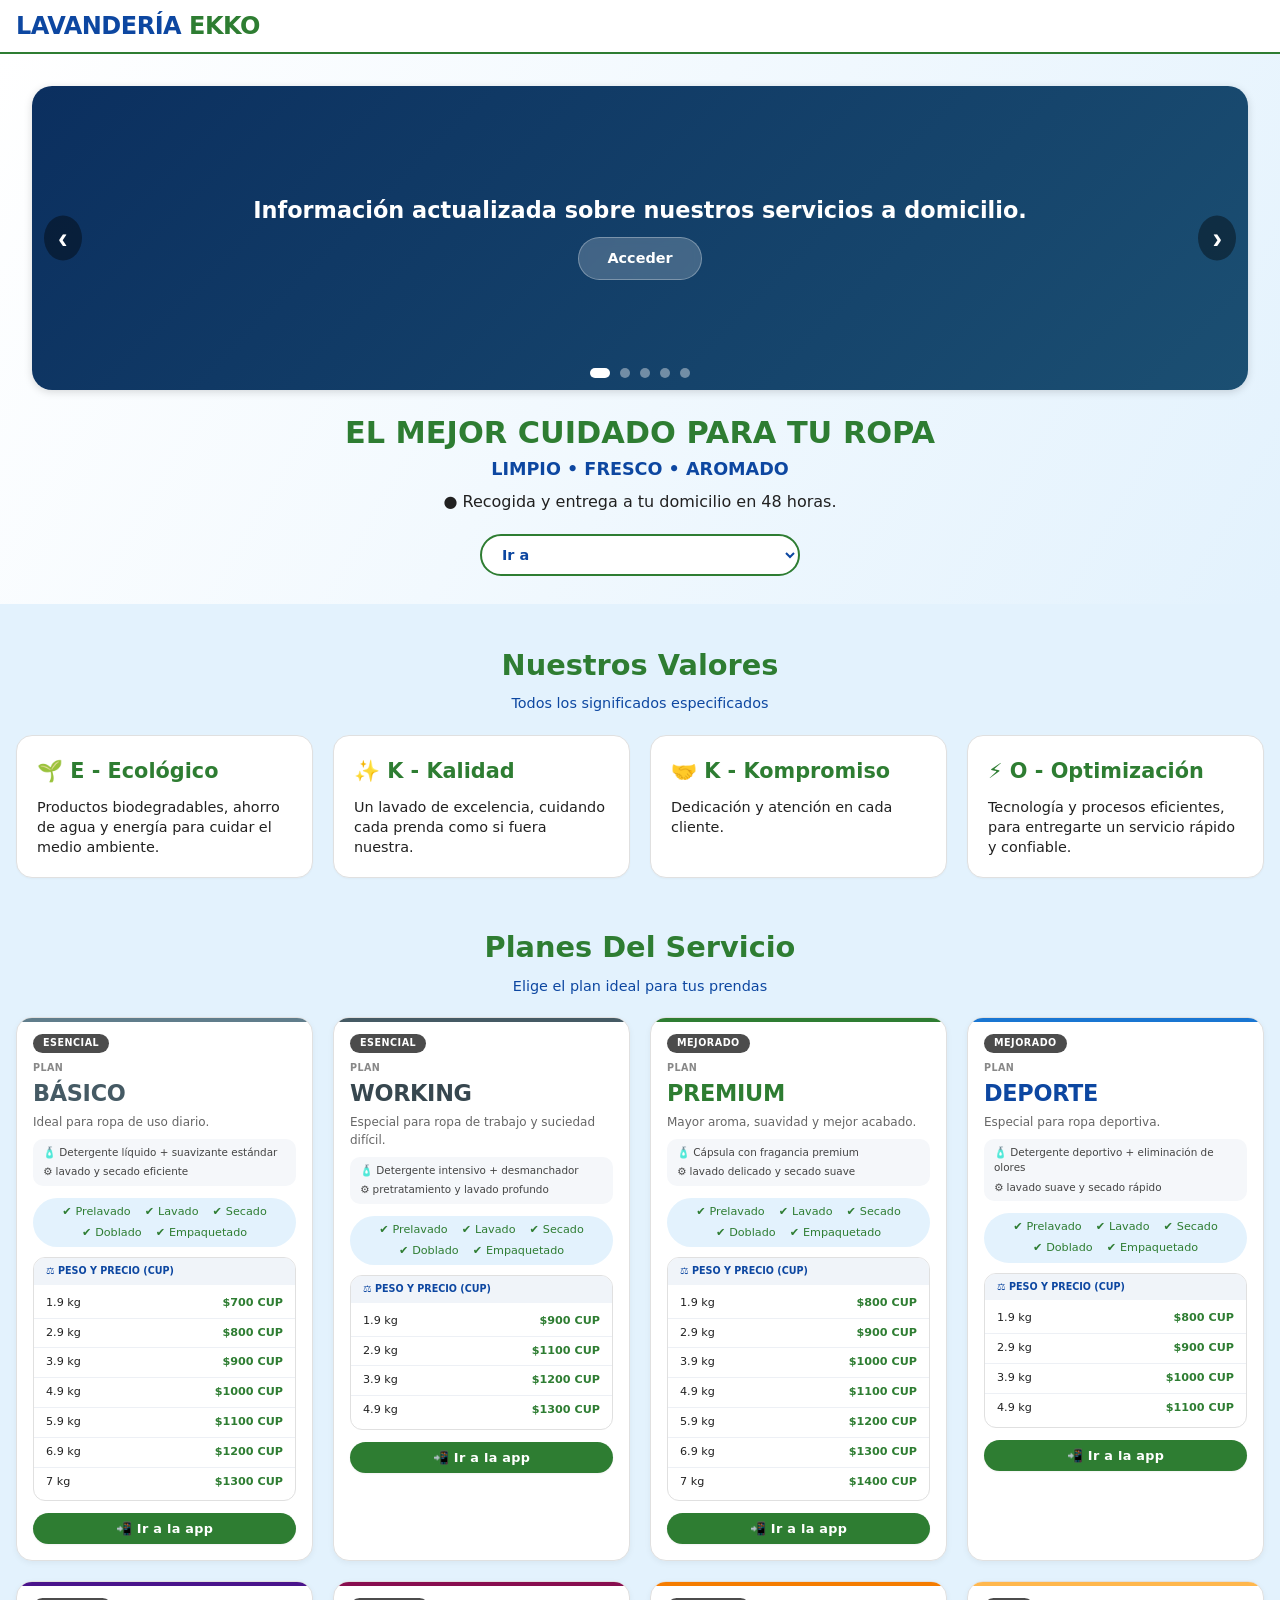
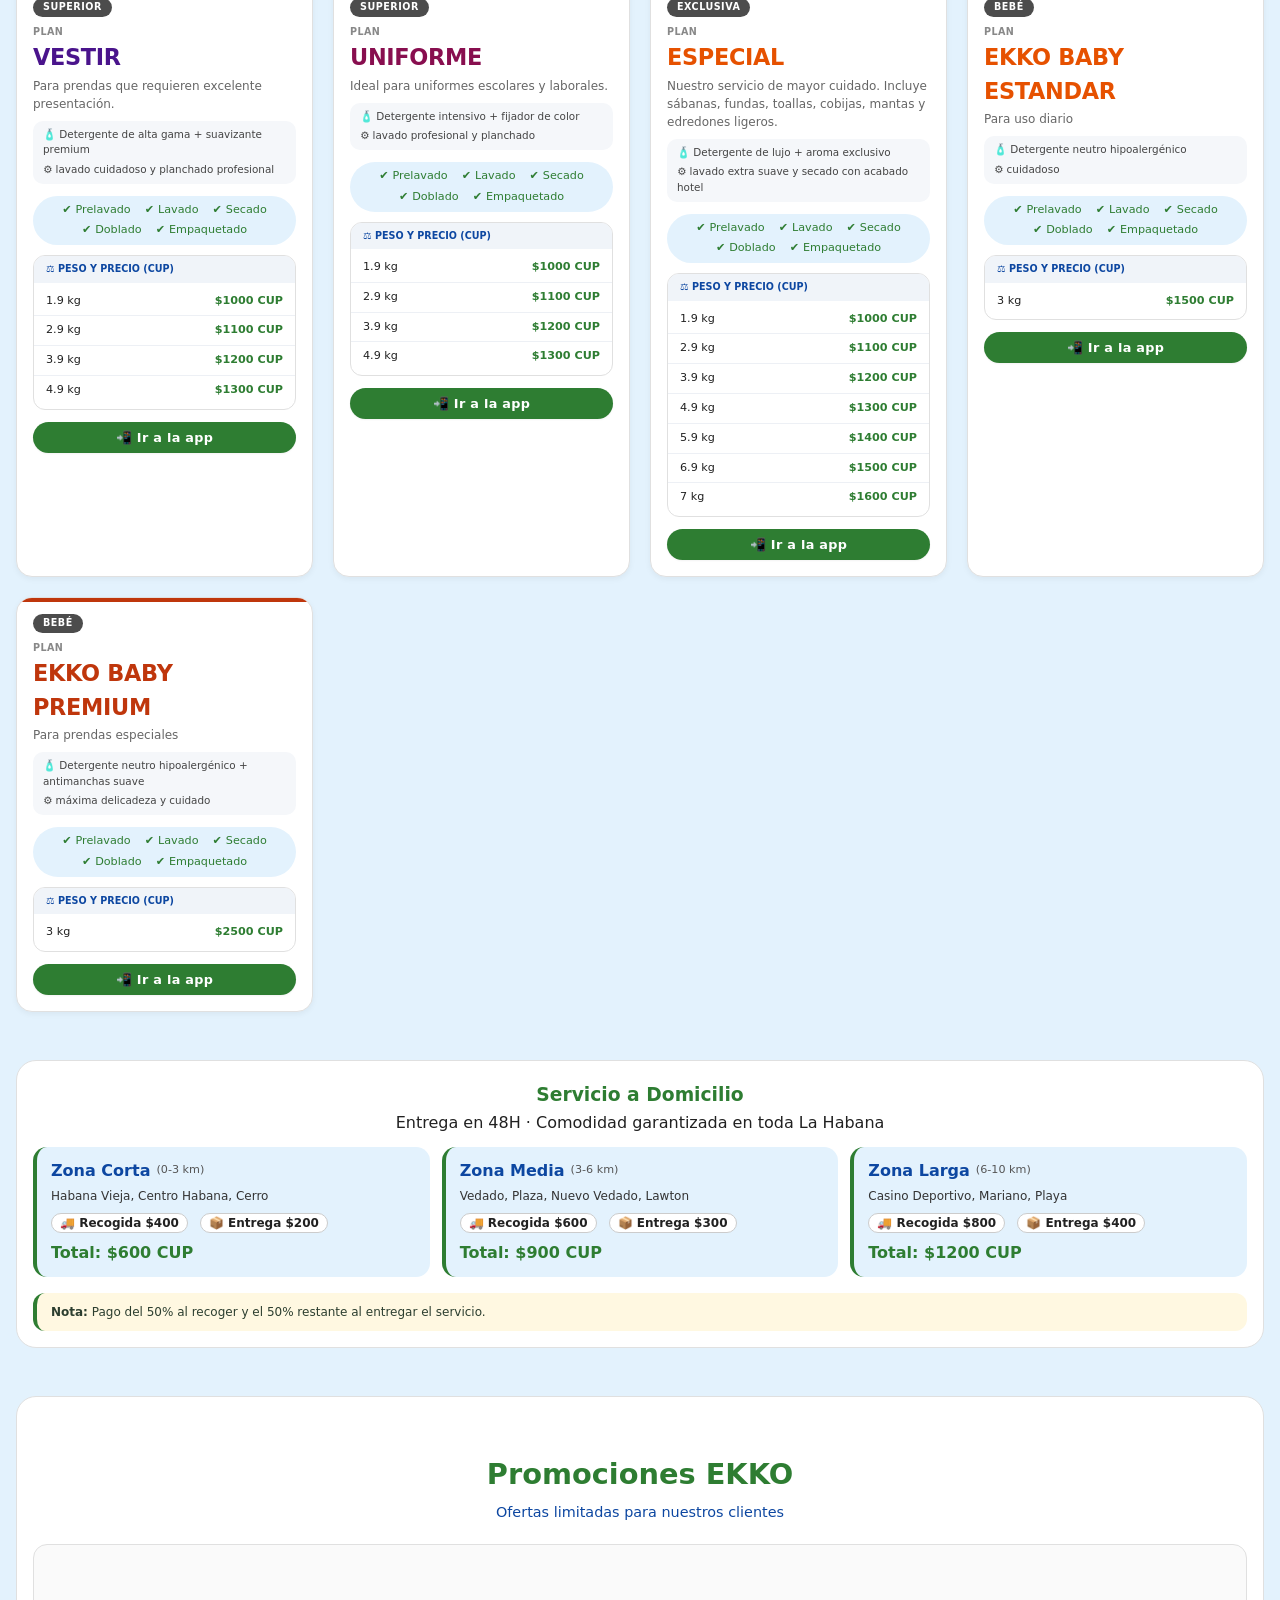
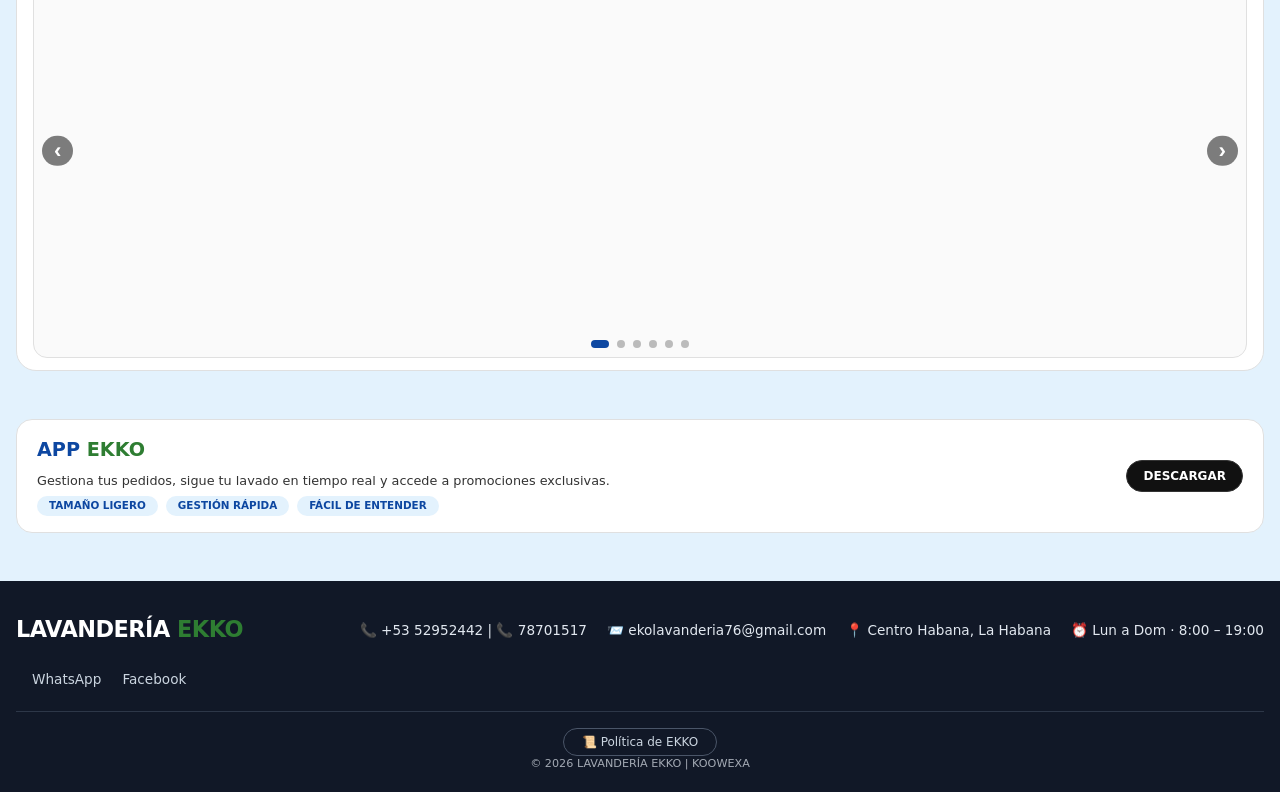
==== index.html @ 698a79de "Add files via upload Signed-off-by: koowexa-dev <278492924+koowexa-dev@users.noreply.github.com>" ====
<!DOCTYPE html>
<html lang="es">
<head>
    <meta charset="UTF-8" />
    <meta name="viewport" content="width=device-width, initial-scale=1.0, viewport-fit=cover" />
    <title>LAVANDERIA • EKKO</title>
    <meta name="description" content="Lavandería EKKO en La Habana: servicio premium de lavado, secado y planchado a domicilio. Recogida en 24h, entrega en 48h. Productos eco‑friendly, precios justos y atención personalizada. ¡Descarga nuestra app!" />
    <meta name="keywords" content="lavandería La Habana, lavado de ropa a domicilio, tintorería eco‑friendly, servicio de planchado, recogida y entrega, limpieza profesional, lavandería económica, lavandería premium, EKKO, productos de limpieza, detergentes ecológicos, lavandería cerca de mí, Centro Habana, Vedado, Playa, lavandería para bebé, lavandería en Cuba, servicio de lavandería, lavandería con app, lavandería sostenible, cuidado de prendas, limpieza de sábanas, lavado de uniformes, servicio de lavandería 24 horas" />
    <meta name="author" content="Lavandería EKKO" />
    <meta name="robots" content="index, follow, max-snippet:-1, max-image-preview:large" />
    <meta name="googlebot" content="index, follow, max-snippet:-1, max-image-preview:large" />
    <meta name="revisit-after" content="3 days" />
    <meta name="language" content="Spanish" />
    <meta name="geo.region" content="CU-03" />
    <meta name="geo.placename" content="La Habana, Cuba" />
    <meta name="geo.position" content="23.1136;-82.3666" />
    <meta name="ICBM" content="23.1136, -82.3666" />
    <meta property="og:latitude" content="23.1136" />
    <meta property="og:longitude" content="-82.3666" />
    <meta property="og:street-address" content="Centro Habana" />
    <meta property="og:locality" content="La Habana" />
    <meta property="og:region" content="CU" />
    <meta property="og:country-name" content="Cuba" />
    <meta name="theme-color" content="#2E7D32" />
    <meta name="google-site-verification" content="IjbzjI28KK0Ujxl3qm3B2moqdGQGMXPEPawUdiDMwn8" />
    <meta name="apple-mobile-web-app-capable" content="yes" />
    <meta name="mobile-web-app-capable" content="yes" />
    <meta http-equiv="Content-Security-Policy" content="default-src 'self'; script-src 'self' 'unsafe-inline' https://apis.google.com; style-src 'self' 'unsafe-inline' https://fonts.googleapis.com; font-src 'self' https://fonts.gstatic.com; img-src 'self' data: https://github.com; connect-src 'self'; frame-ancestors 'none'; base-uri 'self'; form-action 'self';" />
    <meta http-equiv="X-Content-Type-Options" content="nosniff" />
    <meta http-equiv="X-Frame-Options" content="DENY" />
    <meta name="referrer" content="strict-origin-when-cross-origin" />
    <meta name="permissions-policy" content="geolocation=(), camera=(), microphone=(), payment=(), usb=()" />
    <link rel="canonical" href="https://koowexa-dev.github.io/lavanderia_ekko_website/" />
    <meta property="og:title" content="Lavandería EKKO · Limpieza profesional eco‑friendly en La Habana" />
    <meta property="og:description" content="Servicio a domicilio con los mejores productos. Ropa limpia, fresca y aromada en 48h. Planes PREMIUM, ESPECIAL y BABY EKKO. ¡App oficial!" />
    <meta property="og:url" content="https://koowexa-dev.github.io/lavanderia_ekko_website/" />
    <meta property="og:image" content="https://github.com/koowexa-dev/lavanderia_ekko_website/raw/refs/heads/main/ekko.jpg" />
    <meta property="og:image:secure_url" content="https://github.com/koowexa-dev/lavanderia_ekko_website/raw/refs/heads/main/ekko.jpg" />
    <meta property="og:image:alt" content="Logo Lavandería EKKO - limpieza profesional y sostenible" />
    <meta property="og:image:width" content="512" />
    <meta property="og:image:height" content="512" />
    <meta property="og:image:type" content="image/jpeg" />
    <meta property="og:locale" content="es_ES" />
    <meta property="og:type" content="website" />
    <meta property="og:site_name" content="Lavandería EKKO" />
    <meta property="og:updated_time" content="2026-07-29T10:00:00+00:00" />
    <meta name="twitter:card" content="summary_large_image" />
    <meta name="twitter:site" content="@LavanderiaEKKO" />
    <meta name="twitter:creator" content="@LavanderiaEKKO" />
    <meta name="twitter:title" content="Lavandería EKKO · Servicio de lavandería a domicilio en La Habana" />
    <meta name="twitter:description" content="Recogida y entrega exprés. Cuidamos tu ropa y el medio ambiente. Descarga la app y obtén promociones exclusivas." />
    <meta name="twitter:image" content="https://github.com/koowexa-dev/lavanderia_ekko_website/raw/refs/heads/main/ekko.jpg" />
    <meta name="twitter:image:alt" content="Logo Lavandería EKKO" />
    <link rel="icon" type="image/png" sizes="16x16" href="https://github.com/koowexa-dev/lavanderia_ekko_website/raw/refs/heads/main/img/favicon-16x16.png" />
    <link rel="icon" type="image/png" sizes="32x32" href="https://github.com/koowexa-dev/lavanderia_ekko_website/raw/refs/heads/main/img/favicon-32x32.png" />
    <link rel="icon" type="image/png" sizes="96x96" href="https://github.com/koowexa-dev/lavanderia_ekko_website/raw/refs/heads/main/img/favicon-96x96.png" />
    <link rel="apple-touch-icon" sizes="180x180" href="https://github.com/koowexa-dev/lavanderia_ekko_website/raw/refs/heads/main/ekko.jpg" />
    <link rel="mask-icon" href="https://github.com/koowexa-dev/lavanderia_ekko_website/raw/refs/heads/main/img/safari-pinned-tab.svg" color="#2E7D32" />
    <link rel="shortcut icon" href="https://github.com/koowexa-dev/lavanderia_ekko_website/raw/refs/heads/main/img/favicon.ico" type="image/x-icon" />
    <meta name="msapplication-TileColor" content="#2E7D32" />
    <meta name="msapplication-config" content="none" />
    <link rel="preconnect" href="https://fonts.googleapis.com" />
    <link rel="preconnect" href="https://fonts.gstatic.com" crossorigin />
    <link href="https://fonts.googleapis.com/css2?family=Inter:opsz,wght@14..32,400;14..32,500;14..32,600;14..32,700&display=swap" rel="stylesheet" />
    <script type="application/ld+json">
        {
            "@context": "https://schema.org",
            "@type": "DryCleaningOrLaundry",
            "name": "Lavandería EKKO",
            "description": "Servicio profesional de lavandería a domicilio en La Habana. Plan BABY EKKO para ropa de bebé.",
            "url": "https://koowexa-dev.github.io/lavanderia_ekko_website/",
            "logo": "https://github.com/koowexa-dev/lavanderia_ekko_website/raw/refs/heads/main/ekko.jpg",
            "telephone": "+5352952442",
            "priceRange": "$400 - $2000 CUP",
            "address": {
                "@type": "PostalAddress",
                "streetAddress": "Centro Habana",
                "addressLocality": "La Habana",
                "addressRegion": "La Habana",
                "addressCountry": "CU"
            },
            "areaServed": {
                "@type": "City",
                "name": "La Habana"
            },
            "openingHoursSpecification": [{
                "@type": "OpeningHoursSpecification",
                "dayOfWeek": ["Monday", "Tuesday", "Wednesday", "Thursday", "Friday", "Saturday", "Sunday"],
                "opens": "08:00",
                "closes": "19:00"
            }],
            "founder": {
                "@type": "Person",
                "name": "Koowexa"
            },
            "sameAs": [
                "https://www.facebook.com/share/1GAw5zsZ1X/",
                "https://whatsapp.com/channel/0029VbCVdMm89inrbX3WfQ45"
            ],
            "aggregateRating": {
                "@type": "AggregateRating",
                "ratingValue": "4.8",
                "reviewCount": "120"
            },
            "hasOfferCatalog": {
                "@type": "OfferCatalog",
                "name": "Planes de lavandería",
                "itemListElement": [
                    { "@type": "Offer", "itemOffered": { "@type": "Service", "name": "Plan Básico" } },
                    { "@type": "Offer", "itemOffered": { "@type": "Service", "name": "Plan Working" } },
                    { "@type": "Offer", "itemOffered": { "@type": "Service", "name": "Plan Premium" } },
                    { "@type": "Offer", "itemOffered": { "@type": "Service", "name": "Plan Deporte" } },
                    { "@type": "Offer", "itemOffered": { "@type": "Service", "name": "Plan Vestir" } },
                    { "@type": "Offer", "itemOffered": { "@type": "Service", "name": "Plan Uniforme" } },
                    { "@type": "Offer", "itemOffered": { "@type": "Service", "name": "Plan Especial" } },
                    { "@type": "Offer", "itemOffered": { "@type": "Service", "name": "Baby Ekko 1" } },
                    { "@type": "Offer", "itemOffered": { "@type": "Service", "name": "Baby Ekko 2" } }
                ]
            }
        }
        {
            "@context": "https://schema.org",
            "@type": "ItemList",
            "name": "Sitemap Lavandería EKKO",
            "description": "Índice de secciones principales del sitio web",
            "itemListElement": [
                { "@type": "SiteNavigationElement", "position": 1, "name": "Inicio", "url": "https://koowexa-dev.github.io/lavanderia_ekko_website/#inicio" },
                { "@type": "SiteNavigationElement", "position": 2, "name": "Nuestros Valores", "url": "https://koowexa-dev.github.io/lavanderia_ekko_website/#valores" },
                { "@type": "SiteNavigationElement", "position": 3, "name": "Planes del Servicio", "url": "https://koowexa-dev.github.io/lavanderia_ekko_website/#planes" },
                { "@type": "SiteNavigationElement", "position": 4, "name": "Servicio a domicilio", "url": "https://koowexa-dev.github.io/lavanderia_ekko_website/#zonas" },
                { "@type": "SiteNavigationElement", "position": 5, "name": "Promociones EKKO", "url": "https://koowexa-dev.github.io/lavanderia_ekko_website/#promociones" },
                { "@type": "SiteNavigationElement", "position": 6, "name": "App EKKO", "url": "https://koowexa-dev.github.io/lavanderia_ekko_website/#app" }
            ]
        }
    </script>
    <style>
        * {
            margin: 0;
            padding: 0;
            box-sizing: border-box;
        }
        :root {
            --verde-eko: #2E7D32;
            --verde-oscuro-hoja: #1B5E20;
            --azul-lavanderia: #0D47A1;
            --azul-claro-agua: #1976D2;
            --celeste-suave: #E3F2FD;
            --blanco-puro: #FFFFFF;
            --beige-claro: #FFF8E1;
            --gris-suave: #E0E0E0;
            --gris-texto: #212121;
            --font-family: 'Inter', system-ui, -apple-system, sans-serif;
            --texto-claro: #FAFAFA;
        }
        body {
            background: var(--celeste-suave);
            font-family: var(--font-family);
            color: var(--gris-texto);
            line-height: 1.5;
            font-size: 1rem;
        }
        .container {
            max-width: 1280px;
            margin: 0 auto;
            padding: 0 16px;
        }
        header {
            background: var(--blanco-puro);
            border-bottom: 2px solid var(--verde-eko);
            padding: 8px 0;
            position: sticky;
            top: 0;
            z-index: 1000;
        }
        .nav-flex {
            display: flex;
            justify-content: space-between;
            align-items: center;
            gap: 12px;
            flex-wrap: wrap;
        }
        .logo-area {
            display: flex;
            align-items: center;
            gap: 8px;
        }
        .logo-img {
            width: 42px;
            height: 42px;
            object-fit: cover;
            border-radius: 50%;
            border: 2px solid var(--verde-eko);
        }
        .logo-text {
            font-size: 1.5rem;
            font-weight: 800;
            color: var(--azul-lavanderia);
            letter-spacing: -0.5px;
        }
        .logo-text span {
            color: var(--verde-eko);
        }
        .banner-slider {
            width: 100%;
            aspect-ratio: 4/1;
            background: linear-gradient(135deg, #0B2F5F 0%, #1B4F72 100%);
            border-radius: 20px;
            position: relative;
            overflow: hidden;
            box-shadow: 0 2px 8px rgba(0, 0, 0, 0.15);
            margin-bottom: 20px;
        }
        .banner-slides {
            display: flex;
            transition: transform 0.5s ease;
            height: 100%;
        }
        .banner-slide {
            min-width: 100%;
            display: flex;
            flex-direction: column;
            align-items: center;
            justify-content: center;
            padding: 20px;
            color: white;
            text-align: center;
            gap: 12px;
        }
        .banner-slide .slide-texto {
            font-size: 1.4rem;
            font-weight: 700;
            line-height: 1.3;
        }
        .banner-slide .slide-boton {
            display: inline-block;
            background: rgba(255, 255, 255, 0.2);
            backdrop-filter: blur(4px);
            padding: 10px 28px;
            border-radius: 60px;
            color: white;
            font-weight: 600;
            font-size: 0.9rem;
            text-decoration: none;
            border: 1px solid rgba(255, 255, 255, 0.3);
            transition: background 0.2s;
        }
        .banner-slide .slide-boton:hover {
            background: rgba(255, 255, 255, 0.35);
        }
        .banner-btn {
            position: absolute;
            top: 50%;
            transform: translateY(-50%);
            background: rgba(0, 0, 0, 0.4);
            color: white;
            border: none;
            font-size: 1.8rem;
            padding: 6px 14px;
            border-radius: 50%;
            cursor: pointer;
            z-index: 10;
            font-weight: bold;
        }
        .banner-prev {
            left: 12px;
        }
        .banner-next {
            right: 12px;
        }
        .banner-dots {
            position: absolute;
            bottom: 12px;
            left: 50%;
            transform: translateX(-50%);
            display: flex;
            gap: 10px;
            z-index: 10;
        }
        .banner-dot {
            width: 10px;
            height: 10px;
            background: rgba(255, 255, 255, 0.4);
            border-radius: 50%;
            cursor: pointer;
            transition: background 0.3s;
        }
        .banner-dot.active {
            background: white;
            width: 20px;
            border-radius: 10px;
        }
        .hero-banner {
            background: linear-gradient(120deg, var(--blanco-puro) 0%, var(--celeste-suave) 100%);
            padding: 32px 16px 28px;
            text-align: center;
            margin-bottom: 24px;
        }
        .hero-banner h1 {
            font-size: 1.9rem;
            font-weight: 800;
            color: var(--verde-eko);
        }
        .slogan {
            font-size: 1.1rem;
            font-weight: 600;
            color: var(--azul-lavanderia);
            margin-bottom: 8px;
        }
        .menu-desplegable {
            max-width: 320px;
            margin: 20px auto 0;
        }
        .menu-desplegable select {
            width: 100%;
            padding: 10px 16px;
            border-radius: 60px;
            border: 2px solid var(--verde-eko);
            background: var(--blanco-puro);
            font-family: var(--font-family);
            font-weight: 600;
            color: var(--azul-lavanderia);
            cursor: pointer;
            font-size: 0.9rem;
        }
        .section-title {
            text-align: center;
            margin: 40px 0 20px;
        }
        .section-title h2 {
            font-size: 1.8rem;
            color: var(--verde-eko);
            font-weight: 700;
        }
        .section-title p {
            font-size: 0.9rem;
            color: var(--azul-lavanderia);
            margin-top: 6px;
        }
        .values-grid {
            display: grid;
            grid-template-columns: repeat(auto-fit, minmax(260px, 1fr));
            gap: 20px;
            margin-bottom: 48px;
        }
        .value-card {
            background: var(--blanco-puro);
            border-radius: 16px;
            padding: 20px;
            border: 1px solid var(--gris-suave);
            box-shadow: 0 1px 2px rgba(0, 0, 0, 0.03);
        }
        .value-card h3 {
            color: var(--verde-eko);
            font-size: 1.3rem;
            margin-bottom: 10px;
            display: flex;
            align-items: center;
            gap: 8px;
        }
        .value-card p {
            font-size: 0.9rem;
            color: var(--gris-texto);
            line-height: 1.4;
        }
        .pricing-grid {
            display: grid;
            grid-template-columns: repeat(auto-fit, minmax(280px, 1fr));
            gap: 20px;
            margin-bottom: 48px;
        }
        .price-card {
            background: var(--blanco-puro);
            border-radius: 16px;
            overflow: hidden;
            box-shadow: 0 2px 6px rgba(0, 0, 0, 0.05);
            display: flex;
            flex-direction: column;
            border: 1px solid var(--gris-suave);
            transition: 0.2s;
        }
        .price-card:hover {
            box-shadow: 0 4px 12px rgba(0, 0, 0, 0.08);
        }
        .price-card::before {
            content: '';
            display: block;
            height: 4px;
            width: 100%;
        }
        .price-card[data-plan="BASICO"]::before {
            background: #607D8B;
        }
        .price-card[data-plan="WORKING"]::before {
            background: #455A64;
        }
        .price-card[data-plan="PREMIUM"]::before {
            background: var(--verde-eko);
        }
        .price-card[data-plan="DEPORTE"]::before {
            background: #1976D2;
        }
        .price-card[data-plan="VESTIR"]::before {
            background: #4A148C;
        }
        .price-card[data-plan="UNIFORME"]::before {
            background: #880E4F;
        }
        .price-card[data-plan="ESPECIAL"]::before {
            background: #F57C00;
        }
        .price-card[data-plan="BABY_BASIC"]::before {
            background: #FFB74D;
        }
        .price-card[data-plan="BABY_PREMIUM"]::before {
            background: #BF360C;
        }
        .plan-badge {
            display: inline-block;
            background: rgba(0, 0, 0, 0.7);
            color: white;
            font-size: 0.6rem;
            font-weight: 700;
            text-transform: uppercase;
            letter-spacing: 0.5px;
            padding: 2px 10px;
            border-radius: 30px;
            margin: 12px 16px 0 16px;
            align-self: flex-start;
        }
        .plan-header {
            padding: 8px 16px 4px 16px;
            text-align: left;
        }
        .plan-categoria {
            font-size: 0.6rem;
            font-weight: 600;
            text-transform: uppercase;
            color: #888;
            letter-spacing: 0.4px;
            margin-bottom: 2px;
        }
        .plan-nombre {
            font-size: 1.4rem;
            font-weight: 800;
            letter-spacing: -0.3px;
            margin-bottom: 2px;
        }
        .price-card[data-plan="BASICO"] .plan-nombre {
            color: #455A64;
        }
        .price-card[data-plan="WORKING"] .plan-nombre {
            color: #37474F;
        }
        .price-card[data-plan="PREMIUM"] .plan-nombre {
            color: var(--verde-eko);
        }
        .price-card[data-plan="DEPORTE"] .plan-nombre {
            color: #0D47A1;
        }
        .price-card[data-plan="VESTIR"] .plan-nombre {
            color: #4A148C;
        }
        .price-card[data-plan="UNIFORME"] .plan-nombre {
            color: #880E4F;
        }
        .price-card[data-plan="ESPECIAL"] .plan-nombre {
            color: #E65100;
        }
        .price-card[data-plan="BABY_BASIC"] .plan-nombre {
            color: #E65100;
        }
        .price-card[data-plan="BABY_PREMIUM"] .plan-nombre {
            color: #BF360C;
        }
        .plan-descripcion {
            font-size: 0.75rem;
            color: #666;
            margin-bottom: 4px;
        }
        .plan-body {
            padding: 0 16px 16px 16px;
            flex: 1;
            display: flex;
            flex-direction: column;
            gap: 10px;
        }
        .plan-tech {
            display: flex;
            flex-wrap: wrap;
            gap: 4px 10px;
            font-size: 0.65rem;
            color: #444;
            background: #f5f7fa;
            padding: 6px 10px;
            border-radius: 10px;
            margin-bottom: 2px;
        }
        .plan-tech span {
            display: inline-flex;
            align-items: center;
            gap: 4px;
        }
        .prices-section {
            background: var(--blanco-puro);
            border: 1px solid var(--gris-suave);
            border-radius: 12px;
            overflow: hidden;
        }
        .prices-section h4 {
            background: #f0f4f9;
            padding: 6px 12px;
            font-size: 0.6rem;
            font-weight: 700;
            color: var(--azul-lavanderia);
            text-transform: uppercase;
            margin: 0;
        }
        .price-list {
            list-style: none;
            padding: 4px 0;
        }
        .price-list li {
            display: flex;
            justify-content: space-between;
            padding: 6px 12px;
            font-size: 0.7rem;
            font-weight: 500;
            border-bottom: 1px solid #edf0f5;
        }
        .price-list li:last-child {
            border-bottom: none;
        }
        .price-list li span:last-child {
            font-weight: 700;
            color: var(--verde-eko);
        }
        .pasos-lista {
            display: flex;
            flex-wrap: wrap;
            gap: 4px 14px;
            font-size: 0.7rem;
            font-weight: 500;
            color: var(--verde-eko);
            background: var(--celeste-suave);
            padding: 6px 12px;
            border-radius: 30px;
            justify-content: center;
        }
        .pasos-lista span::before {
            content: "✔ ";
            font-weight: 700;
        }
        .btn-solicitar {
            display: block;
            text-align: center;
            background-color: var(--verde-eko);
            color: white;
            font-weight: 700;
            font-size: 0.8rem;
            padding: 8px 12px;
            border-radius: 40px;
            text-decoration: none;
            letter-spacing: 0.3px;
            border: none;
            cursor: pointer;
            width: 100%;
            box-shadow: 0 1px 2px rgba(0, 0, 0, 0.05);
            margin-top: 2px;
            font-family: var(--font-family);
            transition: 0.2s;
        }
        .btn-solicitar:hover {
            background-color: var(--verde-oscuro-hoja);
        }
        .delivery-section {
            background: var(--blanco-puro);
            border-radius: 20px;
            padding: 20px 16px 16px;
            margin-bottom: 48px;
            border: 1px solid var(--gris-suave);
        }
        .delivery-grid {
            display: grid;
            grid-template-columns: repeat(auto-fit, minmax(200px, 1fr));
            gap: 12px;
            margin-top: 12px;
        }
        .zone-card {
            background: var(--celeste-suave);
            padding: 12px 14px;
            border-radius: 14px;
            border-left: 4px solid var(--verde-eko);
            display: flex;
            flex-direction: column;
            gap: 2px;
        }
        .zone-card h3 {
            font-size: 1rem;
            margin: 0;
            color: var(--azul-lavanderia);
            display: flex;
            align-items: center;
            gap: 6px;
        }
        .zone-card .zone-rango {
            font-size: 0.7rem;
            font-weight: 500;
            color: #555;
        }
        .zone-card .zone-lugares {
            font-size: 0.75rem;
            color: #333;
            margin: 2px 0;
        }
        .zone-card .zone-precios {
            display: flex;
            flex-wrap: wrap;
            gap: 8px 12px;
            font-size: 0.75rem;
            font-weight: 600;
            margin: 4px 0;
        }
        .zone-card .zone-precios span {
            background: var(--blanco-puro);
            padding: 0 8px;
            border-radius: 12px;
            border: 1px solid #ccc;
        }
        .zone-card .zone-total {
            font-weight: 800;
            color: var(--verde-eko);
            font-size: 1rem;
            margin-top: 2px;
        }
        .delivery-note {
            background: var(--beige-claro);
            border-radius: 12px;
            padding: 10px 14px;
            margin-top: 16px;
            font-size: 0.75rem;
            border-left: 4px solid var(--verde-eko);
            color: #2c3e2f;
        }
        .carousel-section {
            background: var(--blanco-puro);
            border-radius: 20px;
            padding: 16px 16px 12px;
            margin-bottom: 48px;
            border: 1px solid var(--gris-suave);
        }
        .carousel-container {
            position: relative;
            max-width: 100%;
            margin: 0 auto;
            overflow: hidden;
            border-radius: 14px;
            border: 1px solid var(--gris-suave);
            background: #fafafa;
        }
        .carousel-slides {
            display: flex;
            transition: transform 0.4s ease;
        }
        .carousel-slide {
            min-width: 100%;
            box-sizing: border-box;
        }
        .carousel-slide img {
            width: 100%;
            aspect-ratio: 16/5;
            object-fit: cover;
            display: block;
            cursor: pointer;
            transition: filter 0.2s;
        }
        .carousel-slide img:hover {
            filter: brightness(0.95);
        }
        .carousel-btn {
            position: absolute;
            top: 50%;
            transform: translateY(-50%);
            background: rgba(0, 0, 0, 0.5);
            color: white;
            border: none;
            font-size: 1.4rem;
            cursor: pointer;
            padding: 4px 12px;
            border-radius: 40px;
            z-index: 10;
            font-weight: bold;
            line-height: 1;
        }
        .btn-prev {
            left: 8px;
        }
        .btn-next {
            right: 8px;
        }
        .carousel-dots {
            text-align: center;
            padding: 8px 0 2px;
        }
        .dot {
            display: inline-block;
            width: 8px;
            height: 8px;
            margin: 0 4px;
            background-color: #bbb;
            border-radius: 50%;
            cursor: pointer;
            transition: 0.2s;
        }
        .dot.active {
            background-color: var(--azul-lavanderia);
            width: 18px;
            border-radius: 10px;
        }
        .modal-fullscreen {
            display: none;
            position: fixed;
            z-index: 3000;
            left: 0;
            top: 0;
            width: 100%;
            height: 100%;
            background-color: rgba(0, 0, 0, 0.92);
            justify-content: center;
            align-items: center;
            cursor: pointer;
            backdrop-filter: blur(4px);
        }
        .modal-fullscreen-content {
            max-width: 90%;
            max-height: 90%;
            object-fit: contain;
            border-radius: 12px;
            box-shadow: 0 0 40px rgba(0, 0, 0, 0.7);
            border: 2px solid rgba(255, 255, 255, 0.2);
        }
        .modal-fullscreen-close {
            position: absolute;
            top: 24px;
            right: 40px;
            color: #fff;
            font-size: 48px;
            font-weight: 300;
            cursor: pointer;
            z-index: 3001;
            transition: 0.3s;
            line-height: 1;
            font-family: serif;
        }
        .modal-fullscreen-close:hover {
            color: #ccc;
            transform: scale(1.1);
        }
        .app-oficial {
            background: var(--blanco-puro);
            border-radius: 16px;
            padding: 16px 20px;
            margin-bottom: 48px;
            border: 1px solid var(--gris-suave);
            display: flex;
            align-items: center;
            justify-content: space-between;
            flex-wrap: wrap;
            gap: 16px;
        }
        .app-oficial .app-info {
            display: flex;
            flex-direction: column;
            gap: 6px;
            flex: 1;
        }
        .app-oficial .app-info h2 {
            font-size: 1.2rem;
            font-weight: 800;
            color: var(--azul-lavanderia);
            margin: 0;
        }
        .app-oficial .app-info h2 span {
            color: var(--verde-eko);
        }
        .app-oficial .app-info p {
            font-size: 0.8rem;
            color: #333;
            margin: 0;
        }
        .app-oficial .app-buttons {
            display: flex;
            gap: 12px;
            align-items: center;
        }
        .app-oficial .btn-store {
            background: #111;
            border-radius: 30px;
            padding: 6px 16px;
            color: white;
            font-weight: 600;
            text-decoration: none;
            display: inline-flex;
            align-items: center;
            gap: 8px;
            font-size: 0.75rem;
            border: 1px solid #333;
            transition: 0.2s;
        }
        .app-oficial .btn-store:hover {
            background: #222;
        }
        .app-oficial .app-icon-small {
            width: 20px;
            height: 20px;
            border-radius: 4px;
            object-fit: contain;
        }
        .app-features {
            display: flex;
            flex-wrap: wrap;
            gap: 8px;
        }
        .app-features .feature-app {
            background: var(--celeste-suave);
            padding: 2px 12px;
            border-radius: 30px;
            font-size: 0.65rem;
            font-weight: 600;
            color: var(--azul-lavanderia);
        }
        footer {
            background: #111827;
            color: #e2e8f0;
            padding: 32px 0 20px;
            margin-top: 32px;
        }
        .footer-compact {
            display: flex;
            flex-wrap: wrap;
            justify-content: space-between;
            align-items: center;
            gap: 20px;
            padding-bottom: 20px;
            border-bottom: 1px solid #2d3748;
            margin-bottom: 16px;
        }
        .logo-text-footer {
            font-size: 1.4rem;
            font-weight: 800;
            color: white;
            letter-spacing: -0.5px;
        }
        .logo-text-footer span {
            color: var(--verde-eko);
        }
        .footer-contact {
            display: flex;
            flex-wrap: wrap;
            gap: 20px;
            align-items: center;
            font-size: 0.85rem;
        }
        .footer-social a {
            color: #cbd5e0;
            text-decoration: none;
            margin-left: 16px;
            font-size: 0.85rem;
        }
        .footer-social a:hover {
            color: white;
        }
        .footer-politica {
            text-align: center;
            margin-top: 12px;
        }
        .btn-politica {
            background: transparent;
            border: 1px solid #4a5568;
            color: #cbd5e0;
            padding: 6px 18px;
            border-radius: 30px;
            font-size: 0.75rem;
            cursor: pointer;
            font-family: var(--font-family);
            transition: 0.2s;
        }
        .btn-politica:hover {
            background: #2d3748;
            border-color: #718096;
        }
        .copyright {
            text-align: center;
            font-size: 0.7rem;
            opacity: 0.7;
        }
        .text-center {
            text-align: center;
        }
        .modal {
            display: none;
            position: fixed;
            z-index: 2000;
            left: 0;
            top: 0;
            width: 100%;
            height: 100%;
            background-color: rgba(0, 0, 0, 0.6);
            justify-content: center;
            align-items: center;
        }
        .modal-contenido {
            background: var(--blanco-puro);
            max-width: 600px;
            width: 90%;
            padding: 30px;
            border-radius: 24px;
            box-shadow: 0 10px 30px rgba(0, 0, 0, 0.3);
            position: relative;
            max-height: 80vh;
            overflow-y: auto;
            color: var(--gris-texto);
        }
        .modal-contenido h3 {
            font-size: 1.6rem;
            color: var(--verde-eko);
            margin-bottom: 16px;
        }
        .modal-contenido ul {
            list-style: none;
            padding: 0;
            margin: 16px 0;
        }
        .modal-contenido ul li {
            padding: 8px 0;
            border-bottom: 1px solid var(--gris-suave);
            font-size: 0.9rem;
        }
        .modal-contenido ul li::before {
            content: "• ";
            color: var(--verde-eko);
            font-weight: bold;
        }
        .modal-contenido .legal-nota-modal {
            margin-top: 20px;
            padding: 16px;
            background: var(--beige-claro);
            border-radius: 12px;
            border-left: 4px solid var(--verde-eko);
            font-size: 0.85rem;
            color: #2c3e2f;
        }
        .modal-cerrar {
            position: absolute;
            top: 12px;
            right: 20px;
            font-size: 1.8rem;
            cursor: pointer;
            color: #888;
            background: none;
            border: none;
        }
        .modal-cerrar:hover {
            color: #000;
        }
        @media(max-width:640px) {
            .container {
                padding: 0 12px;
            }
            .hero-banner h1 {
                font-size: 1.5rem;
            }
            .price-card {
                min-width: 100%;
            }
            .footer-compact {
                flex-direction: column;
                align-items: flex-start;
            }
            .carousel-btn {
                font-size: 1.2rem;
                padding: 2px 10px;
            }
            .app-oficial {
                flex-direction: column;
                align-items: stretch;
                text-align: center;
            }
            .app-buttons {
                justify-content: center;
            }
            .app-features {
                justify-content: center;
            }
            .plan-header {
                padding: 6px 12px 2px 12px;
            }
            .plan-body {
                padding: 0 12px 12px 12px;
            }
            .values-grid {
                grid-template-columns: 1fr;
            }
            .btn-solicitar {
                font-size: 0.75rem;
                padding: 6px 10px;
            }
            .banner-slider {
                aspect-ratio: auto;
                min-height: 140px;
            }
            .banner-slide .slide-texto {
                font-size: 1rem;
            }
            .banner-slide .slide-boton {
                font-size: 0.75rem;
                padding: 6px 16px;
            }
            .banner-btn {
                font-size: 1.2rem;
                padding: 4px 10px;
            }
            .modal-contenido {
                padding: 20px;
            }
            .delivery-grid {
                grid-template-columns: 1fr;
            }
            .carousel-slide img {
                aspect-ratio: 16/4;
            }
            .modal-fullscreen-close {
                right: 20px;
                font-size: 36px;
            }
        }
        @media(max-width:480px) {
            .logo-text {
                font-size: 1.2rem;
            }
            .section-title h2 {
                font-size: 1.4rem;
            }
            .hero-banner h1 {
                font-size: 1.3rem;
            }
            .plan-nombre {
                font-size: 1.2rem;
            }
        }
    </style>
</head>
<body>
    <header>
        <div class="container nav-flex">
            <div class="logo-area">
                <img class="logo-img" src="https://github.com/koowexa-dev/lavanderia_ekko_website/raw/refs/heads/main/img/favicon.webp" alt="Logo de Lavandería EKKO" loading="lazy" width="42" height="42" onerror="this.style.display='none'" />
                <div class="logo-text">LAVANDERÍA <span>EKKO</span></div>
            </div>
        </div>
    </header>
    <main>
        <section id="inicio">
            <div class="hero-banner">
                <div class="container">
                    <div class="banner-slider" id="bannerSlider">
                        <div class="banner-slides" id="bannerSlides"></div>
                        <button class="banner-btn banner-prev" id="bannerPrev" aria-label="Anterior">‹</button>
                        <button class="banner-btn banner-next" id="bannerNext" aria-label="Siguiente">›</button>
                        <div class="banner-dots" id="bannerDots"></div>
                    </div>
                    <h1>EL MEJOR CUIDADO PARA TU ROPA</h1>
                    <div class="slogan">LIMPIO • FRESCO • AROMADO</div>
                    <p>● Recogida y entrega a tu domicilio en 48 horas.</p>
                    <div class="menu-desplegable">
                        <select id="navDropdown" aria-label="Navegación rápida">
                            <option value="">Ir a</option>
                            <option value="#valores">Nuestros Valores</option>
                            <option value="#planes">Planes del Servicio</option>
                            <option value="#zonas">Servicio a domicilio</option>
                            <option value="#promociones">Promociones EKKO</option>
                            <option value="#app">App EKKO</option>
                        </select>
                    </div>
                </div>
            </div>
        </section>
        <div class="container" id="valores">
            <div class="section-title">
                <h2>Nuestros Valores</h2>
                <p>Todos los significados especificados</p>
            </div>
            <div class="values-grid">
                <div class="value-card"><h3>🌱 E - Ecológico</h3><p>Productos biodegradables, ahorro de agua y energía para cuidar el medio ambiente.</p></div>
                <div class="value-card"><h3>✨ K - Kalidad</h3><p>Un lavado de excelencia, cuidando cada prenda como si fuera nuestra.</p></div>
                <div class="value-card"><h3>🤝 K - Kompromiso</h3><p>Dedicación y atención en cada cliente.</p></div>
                <div class="value-card"><h3>⚡ O - Optimización</h3><p>Tecnología y procesos eficientes, para entregarte un servicio rápido y confiable.</p></div>
            </div>
        </div>
        <div class="container" id="planes">
            <div class="section-title"><h2>Planes Del Servicio</h2><p>Elige el plan ideal para tus prendas</p></div>
            <div class="pricing-grid" id="pricingGrid"></div>
        </div>
        <div class="container" id="zonas">
            <div class="delivery-section" id="deliverySection"></div>
        </div>
        <div class="container" id="promociones">
            <div class="carousel-section">
                <div class="section-title"><h2>Promociones EKKO</h2><p>Ofertas limitadas para nuestros clientes</p></div>
                <div class="carousel-container">
                    <div class="carousel-slides" id="carouselSlides"></div>
                    <button class="carousel-btn btn-prev" id="prevBtn" aria-label="Anterior promoción">‹</button>
                    <button class="carousel-btn btn-next" id="nextBtn" aria-label="Siguiente promoción">›</button>
                    <div class="carousel-dots" id="carouselDots"></div>
                </div>
            </div>
        </div>
        <div class="container" id="app">
            <div class="app-oficial">
                <div class="app-info">
                    <h2>APP <span>EKKO</span></h2>
                    <p>Gestiona tus pedidos, sigue tu lavado en tiempo real y accede a promociones exclusivas.</p>
                    <div class="app-features">
                        <span class="feature-app">TAMAÑO LIGERO</span>
                        <span class="feature-app">GESTIÓN RÁPIDA</span>
                        <span class="feature-app">FÁCIL DE ENTENDER</span>
                    </div>
                </div>
                <div class="app-buttons">
                    <a href="https://apk.e-droid.net/apk/app4135383-yaxmku.apk?v=2" class="btn-store" target="_blank" rel="noopener noreferrer">
                        <img src="https://github.com/koowexa-dev/lavanderia_ekko_website/raw/refs/heads/main/APP_EKKO/favicon.png" alt="Icono de la App EKKO" class="app-icon-small" loading="lazy" width="20" height="20" onerror="this.style.display='none'" />
                        DESCARGAR
                    </a>
                </div>
            </div>
        </div>
    </main>
    <footer>
        <div class="container">
            <div class="footer-compact">
                <div class="logo-text-footer">LAVANDERÍA <span>EKKO</span></div>
                <div class="footer-contact">
                    <span>📞 +53 52952442 | 📞 78701517</span>
                    <span>📨 ekolavanderia76@gmail.com</span>
                    <span>📍 Centro Habana, La Habana</span>
                    <span>⏰ Lun a Dom · 8:00 – 19:00</span>
                </div>
                <div class="footer-social">
                    <a href="https://whatsapp.com/channel/0029VbCVdMm89inrbX3WfQ45" target="_blank" rel="noopener noreferrer" aria-label="Canal WhatsApp">WhatsApp</a>
                    <a href="https://www.facebook.com/share/1GAw5zsZ1X/" target="_blank" rel="noopener noreferrer" aria-label="Facebook Oficial">Facebook</a>
                </div>
            </div>
            <div class="footer-politica">
                <button class="btn-politica" id="btnPolitica">📜 Política de EKKO</button>
            </div>
            <div class="copyright">© 2026 LAVANDERÍA EKKO | KOOWEXA</div>
        </div>
    </footer>
    <div class="modal" id="modalPolitica">
        <div class="modal-contenido">
            <button class="modal-cerrar" id="modalCerrar">&times;</button>
            <h3>📋 Política de EKKO</h3>
            <p>En Lavandería EKKO trabajamos con procesos profesionales, productos adecuados y el mayor cuidado para cada prenda. Sin embargo, es importante aclarar lo siguiente:</p>
            <ul>
                <li>No hacemos magia, hacemos un trabajo profesional.</li>
                <li>No garantizamos eliminar manchas antiguas, permanentes o daños causados por el uso, tiempo o tratamientos anteriores.</li>
                <li>Algunas prendas pueden tener desgaste, decoloración, encogimiento o cambios por la calidad del tejido, y estos factores no siempre pueden ser controlados durante el lavado.</li>
                <li>Recomendamos informar previamente sobre manchas difíciles, prendas delicadas o cuidados especiales.</li>
                <li>Cada ropa recibe el mejor tratamiento posible según su tipo de tela y condición.</li>
                <li>Nuestro compromiso es cuidar tu ropa, no prometer resultados imposibles.</li>
            </ul>
            <div class="legal-nota-modal">
                <strong>Nota legal:</strong> La validez oficial de la orden queda respaldada por una firma digital. Para que el servicio sea legal, el cliente debe registrar su número de carnet de identidad.
            </div>
        </div>
    </div>
    <div class="modal-fullscreen" id="modalFullscreen">
        <span class="modal-fullscreen-close" id="modalFullscreenClose">&times;</span>
        <img class="modal-fullscreen-content" id="modalFullscreenImg" src="" alt="Imagen ampliada" />
    </div>
    <script>
        (function() {
            // Base URL para imágenes (facilita futuros cambios)
            const IMG_BASE = 'https://github.com/koowexa-dev/lavanderia_ekko_website/raw/refs/heads/main/';

            const planesData = [
                { id: "BASICO", nombre: "BÁSICO", categoria: "ESENCIAL", descripcion: "Ideal para ropa de uso diario.", detergente: "Detergente líquido + suavizante estándar", proceso: "lavado y secado eficiente", precios: { "1.9 kg": 700, "2.9 kg": 800, "3.9 kg": 900, "4.9 kg": 1000, "5.9 kg": 1100, "6.9 kg": 1200, "7 kg": 1300 } },
                { id: "WORKING", nombre: "WORKING", categoria: "ESENCIAL", descripcion: "Especial para ropa de trabajo y suciedad difícil.", detergente: "Detergente intensivo + desmanchador", proceso: "pretratamiento y lavado profundo", precios: { "1.9 kg": 900, "2.9 kg": 1100, "3.9 kg": 1200, "4.9 kg": 1300 } },
                { id: "PREMIUM", nombre: "PREMIUM", categoria: "MEJORADO", descripcion: "Mayor aroma, suavidad y mejor acabado.", detergente: "Cápsula con fragancia premium", proceso: "lavado delicado y secado suave", precios: { "1.9 kg": 800, "2.9 kg": 900, "3.9 kg": 1000, "4.9 kg": 1100, "5.9 kg": 1200, "6.9 kg": 1300, "7 kg": 1400 } },
                { id: "DEPORTE", nombre: "DEPORTE", categoria: "MEJORADO", descripcion: "Especial para ropa deportiva.", detergente: "Detergente deportivo + eliminación de olores", proceso: "lavado suave y secado rápido", precios: { "1.9 kg": 800, "2.9 kg": 900, "3.9 kg": 1000, "4.9 kg": 1100 } },
                { id: "VESTIR", nombre: "VESTIR", categoria: "SUPERIOR", descripcion: "Para prendas que requieren excelente presentación.", detergente: "Detergente de alta gama + suavizante premium", proceso: "lavado cuidadoso y planchado profesional", precios: { "1.9 kg": 1000, "2.9 kg": 1100, "3.9 kg": 1200, "4.9 kg": 1300 } },
                { id: "UNIFORME", nombre: "UNIFORME", categoria: "SUPERIOR", descripcion: "Ideal para uniformes escolares y laborales.", detergente: "Detergente intensivo + fijador de color", proceso: "lavado profesional y planchado", precios: { "1.9 kg": 1000, "2.9 kg": 1100, "3.9 kg": 1200, "4.9 kg": 1300 } },
                { id: "ESPECIAL", nombre: "ESPECIAL", categoria: "EXCLUSIVA", descripcion: "Nuestro servicio de mayor cuidado. Incluye sábanas, fundas, toallas, cobijas, mantas y edredones ligeros.", detergente: "Detergente de lujo + aroma exclusivo", proceso: "lavado extra suave y secado con acabado hotel", precios: { "1.9 kg": 1000, "2.9 kg": 1100, "3.9 kg": 1200, "4.9 kg": 1300, "5.9 kg": 1400, "6.9 kg": 1500, "7 kg": 1600 } },
                { id: "BABY_BASIC", nombre: "EKKO BABY ESTANDAR", categoria: "BEBÉ", descripcion: "Para uso diario", detergente: "Detergente neutro hipoalergénico", proceso: "cuidadoso", precios: { "3 kg": 1500 } },
                { id: "BABY_PREMIUM", nombre: "EKKO BABY PREMIUM", categoria: "BEBÉ", descripcion: "Para prendas especiales", detergente: "Detergente neutro hipoalergénico + antimanchas suave", proceso: "máxima delicadeza y cuidado", precios: { "3 kg": 2500 } }
            ];

            const pricingGrid = document.getElementById('pricingGrid');
            if (pricingGrid) {
                pricingGrid.innerHTML = '';
                planesData.forEach(plan => {
                    const card = document.createElement('div');
                    card.className = 'price-card';
                    card.setAttribute('data-plan', plan.id);

                    let listaPrecios = '';
                    for (const [rango, precio] of Object.entries(plan.precios)) {
                        listaPrecios += `<li><span>${rango}</span><span>$${precio} CUP</span></li>`;
                    }

                    card.innerHTML = `
                        <div class="plan-badge">${plan.categoria}</div>
                        <div class="plan-header">
                            <div class="plan-categoria">Plan</div>
                            <div class="plan-nombre">${plan.nombre}</div>
                            <div class="plan-descripcion">${plan.descripcion}</div>
                        </div>
                        <div class="plan-body">
                            <div class="plan-tech">
                                <span>🧴 ${plan.detergente}</span>
                                <span>⚙️ ${plan.proceso}</span>
                            </div>
                            <div class="pasos-lista">
                                <span>Prelavado</span><span>Lavado</span><span>Secado</span><span>Doblado</span><span>Empaquetado</span>
                            </div>
                            <div class="prices-section">
                                <h4>⚖️ Peso y precio (CUP)</h4>
                                <ul class="price-list">${listaPrecios}</ul>
                            </div>
                            <button class="btn-solicitar">📲 Ir a la app</button>
                        </div>
                    `;
                    const btn = card.querySelector('.btn-solicitar');
                    if (btn) {
                        btn.addEventListener('click', () => {
                            document.getElementById('app')?.scrollIntoView({ behavior: 'smooth', block: 'start' });
                        });
                    }
                    pricingGrid.appendChild(card);
                });
            }

            // Zonas de entrega
            const zonas = [
                { nombre: "Zona Corta", rango: "0-3 km", recogida: "400", entrega: "200", total: "600", lugares: "Habana Vieja, Centro Habana, Cerro" },
                { nombre: "Zona Media", rango: "3-6 km", recogida: "600", entrega: "300", total: "900", lugares: "Vedado, Plaza, Nuevo Vedado, Lawton" },
                { nombre: "Zona Larga", rango: "6-10 km", recogida: "800", entrega: "400", total: "1200", lugares: "Casino Deportivo, Mariano, Playa" }
            ];
            const deliverySection = document.getElementById('deliverySection');
            if (deliverySection) {
                let html = `<div class="text-center"><h3 style="color: var(--verde-eko); margin:0;">Servicio a Domicilio</h3><p style="margin:2px 0 6px;">Entrega en 48H · Comodidad garantizada en toda La Habana</p></div><div class="delivery-grid">`;
                zonas.forEach(z => {
                    html += `
                        <div class="zone-card">
                            <h3>${z.nombre} <span class="zone-rango">(${z.rango})</span></h3>
                            <div class="zone-lugares">${z.lugares}</div>
                            <div class="zone-precios">
                                <span>🚚 Recogida $${z.recogida}</span>
                                <span>📦 Entrega $${z.entrega}</span>
                            </div>
                            <div class="zone-total">Total: $${z.total} CUP</div>
                        </div>
                    `;
                });
                html += `</div><div class="delivery-note"><strong>Nota:</strong> Pago del 50% al recoger y el 50% restante al entregar el servicio.</div>`;
                deliverySection.innerHTML = html;
            }

            // Carrusel de promociones
            const imagenesCarrusel = [
                { src: IMG_BASE + "img/post1.webp", alt: "Promoción 1 - Lavado premium" },
                { src: IMG_BASE + "img/post2.webp", alt: "Promoción 2 - Descuento especial" },
                { src: IMG_BASE + "img/post3.webp", alt: "Promoción 3 - Plan familiar" },
                { src: IMG_BASE + "img/post4.webp", alt: "Promoción 4 - Ropa de bebé" },
                { src: IMG_BASE + "img/post5.webp", alt: "Promoción 5 - Lavado de sábanas" },
                { src: IMG_BASE + "img/post6.webp", alt: "Promoción 6 - Aroma duradero" }
            ];
            const slidesContainer = document.getElementById('carouselSlides');
            const dotsContainer = document.getElementById('carouselDots');
            const prevBtn = document.getElementById('prevBtn');
            const nextBtn = document.getElementById('nextBtn');
            let currentIndex = 0;
            const totalSlides = imagenesCarrusel.length;

            function buildCarousel() {
                if (!slidesContainer) return;
                slidesContainer.innerHTML = '';
                if (dotsContainer) dotsContainer.innerHTML = '';

                imagenesCarrusel.forEach((img, idx) => {
                    const slideDiv = document.createElement('div');
                    slideDiv.className = 'carousel-slide';
                    const imgElement = document.createElement('img');
                    imgElement.src = img.src;
                    imgElement.alt = img.alt;
                    imgElement.loading = 'lazy';
                    imgElement.onerror = function() { this.style.display = 'none'; };
                    slideDiv.appendChild(imgElement);
                    slidesContainer.appendChild(slideDiv);

                    const dot = document.createElement('span');
                    dot.className = 'dot';
                    dot.dataset.index = idx;
                    dot.addEventListener('click', () => goToSlide(idx));
                    if (dotsContainer) dotsContainer.appendChild(dot);
                });
                updateDots();
            }

            function updateDots() {
                const dots = document.querySelectorAll('.dot');
                dots.forEach((dot, i) => {
                    dot.classList.toggle('active', i === currentIndex);
                });
            }

            function goToSlide(index) {
                if (index < 0) index = totalSlides - 1;
                if (index >= totalSlides) index = 0;
                currentIndex = index;
                if (slidesContainer) slidesContainer.style.transform = `translateX(-${currentIndex * 100}%)`;
                updateDots();
            }

            if (slidesContainer && prevBtn && nextBtn) {
                buildCarousel();
                prevBtn.addEventListener('click', () => goToSlide(currentIndex - 1));
                nextBtn.addEventListener('click', () => goToSlide(currentIndex + 1));
                if (totalSlides > 0) goToSlide(0);
            }

            // Banner principal (con enlaces a canales de WhatsApp)
            const slidesBanner = [
                { texto: "Información actualizada sobre nuestros servicios a domicilio.", boton: "Acceder", url: "https://chat.whatsapp.com/Ccj7FNmjpMj086PtyxfvlX" },
                { texto: "Beneficios exclusivos para nuestros clientes más fieles.", boton: "Acceder", url: "https://chat.whatsapp.com/ClNkwhc09J750oP6dlC5A3" },
                { texto: "Espacio para que nuestros clientes compartan experiencias y sugerencias.", boton: "Acceder", url: "https://chat.whatsapp.com/KTbJP0D6edy6hrv0tnp8cg" },
                { texto: "Reciba promociones exclusivas para miembros de la comunidad.", boton: "Acceder", url: "https://chat.whatsapp.com/Bjlzt1hUwd30Mxcds18kfy" },
                { texto: "Manténgase informado sobre todas las novedades de Lavandería EKKO.", boton: "Acceder", url: "https://chat.whatsapp.com/Iue7z86UVOfGlP8d7Vcgeg" }
            ];
            const bannerSlidesContainer = document.getElementById('bannerSlides');
            const bannerDotsContainer = document.getElementById('bannerDots');
            const bannerPrevBtn = document.getElementById('bannerPrev');
            const bannerNextBtn = document.getElementById('bannerNext');
            let currentBannerIndex = 0;
            const totalBannerSlides = slidesBanner.length;
            let bannerInterval;

            function buildBanner() {
                if (!bannerSlidesContainer) return;
                bannerSlidesContainer.innerHTML = '';
                if (bannerDotsContainer) bannerDotsContainer.innerHTML = '';

                slidesBanner.forEach((slide, idx) => {
                    const slideDiv = document.createElement('div');
                    slideDiv.className = 'banner-slide';
                    const target = slide.url.startsWith('http') ? '_blank' : '_self';
                    slideDiv.innerHTML = `
                        <div class="slide-texto">${slide.texto}</div>
                        <a href="${slide.url}" class="slide-boton" target="${target}" rel="noopener noreferrer">${slide.boton}</a>
                    `;
                    bannerSlidesContainer.appendChild(slideDiv);

                    const dot = document.createElement('span');
                    dot.className = 'banner-dot';
                    dot.dataset.index = idx;
                    dot.addEventListener('click', () => goToBannerSlide(idx));
                    if (bannerDotsContainer) bannerDotsContainer.appendChild(dot);
                });
                updateBannerDots();
                goToBannerSlide(0);
                startBannerAuto();
            }

            function updateBannerDots() {
                const dots = document.querySelectorAll('.banner-dot');
                dots.forEach((dot, i) => {
                    dot.classList.toggle('active', i === currentBannerIndex);
                });
            }

            function goToBannerSlide(index) {
                if (index < 0) index = totalBannerSlides - 1;
                if (index >= totalBannerSlides) index = 0;
                currentBannerIndex = index;
                if (bannerSlidesContainer) {
                    bannerSlidesContainer.style.transform = 'translateX(' + (-currentBannerIndex * 100) + '%)';
                }
                updateBannerDots();
            }

            function nextBannerSlide() { goToBannerSlide(currentBannerIndex + 1); }
            function prevBannerSlide() { goToBannerSlide(currentBannerIndex - 1); }

            function startBannerAuto() {
                clearInterval(bannerInterval);
                bannerInterval = setInterval(nextBannerSlide, 4000);
            }

            function stopBannerAuto() { clearInterval(bannerInterval); }

            if (bannerPrevBtn && bannerNextBtn && bannerSlidesContainer) {
                buildBanner();
                bannerPrevBtn.addEventListener('click', function() { stopBannerAuto();
                    prevBannerSlide();
                    startBannerAuto(); });
                bannerNextBtn.addEventListener('click', function() { stopBannerAuto();
                    nextBannerSlide();
                    startBannerAuto(); });
                const slider = document.querySelector('.banner-slider');
                if (slider) {
                    slider.addEventListener('mouseenter', stopBannerAuto);
                    slider.addEventListener('mouseleave', startBannerAuto);
                }
            }

            // Dropdown de navegación
            const dropdown = document.getElementById('navDropdown');
            if (dropdown) {
                dropdown.addEventListener('change', function(e) {
                    const targetId = this.value;
                    if (targetId && targetId !== "") {
                        const targetElement = document.querySelector(targetId);
                        if (targetElement) targetElement.scrollIntoView({ behavior: 'auto', block: 'start' });
                        this.value = "";
                    }
                });
            }

            // Modal política
            const modal = document.getElementById('modalPolitica');
            const btnPolitica = document.getElementById('btnPolitica');
            const cerrarModal = document.getElementById('modalCerrar');
            if (btnPolitica && modal && cerrarModal) {
                btnPolitica.addEventListener('click', function() { modal.style.display = 'flex'; });
                cerrarModal.addEventListener('click', function() { modal.style.display = 'none'; });
                window.addEventListener('click', function(e) { if (e.target === modal) modal.style.display = 'none'; });
            }

            // Modal de imagen a pantalla completa
            const modalFS = document.getElementById('modalFullscreen');
            const modalFSImg = document.getElementById('modalFullscreenImg');
            const modalFSClose = document.getElementById('modalFullscreenClose');
            if (modalFS && modalFSImg) {
                document.addEventListener('click', function(e) {
                    const img = e.target.closest('.carousel-slide img');
                    if (img) {
                        modalFS.style.display = 'flex';
                        modalFSImg.src = img.src;
                        modalFSImg.alt = img.alt || 'Imagen ampliada';
                        document.body.style.overflow = 'hidden';
                    }
                });

                function closeModalFS() {
                    modalFS.style.display = 'none';
                    document.body.style.overflow = 'auto';
                }
                if (modalFSClose) modalFSClose.addEventListener('click', closeModalFS);
                modalFS.addEventListener('click', function(e) {
                    if (e.target === this) closeModalFS();
                });
                document.addEventListener('keydown', function(e) {
                    if (e.key === 'Escape') closeModalFS();
                });
            }
        })();
    </script>
</body>
</html>
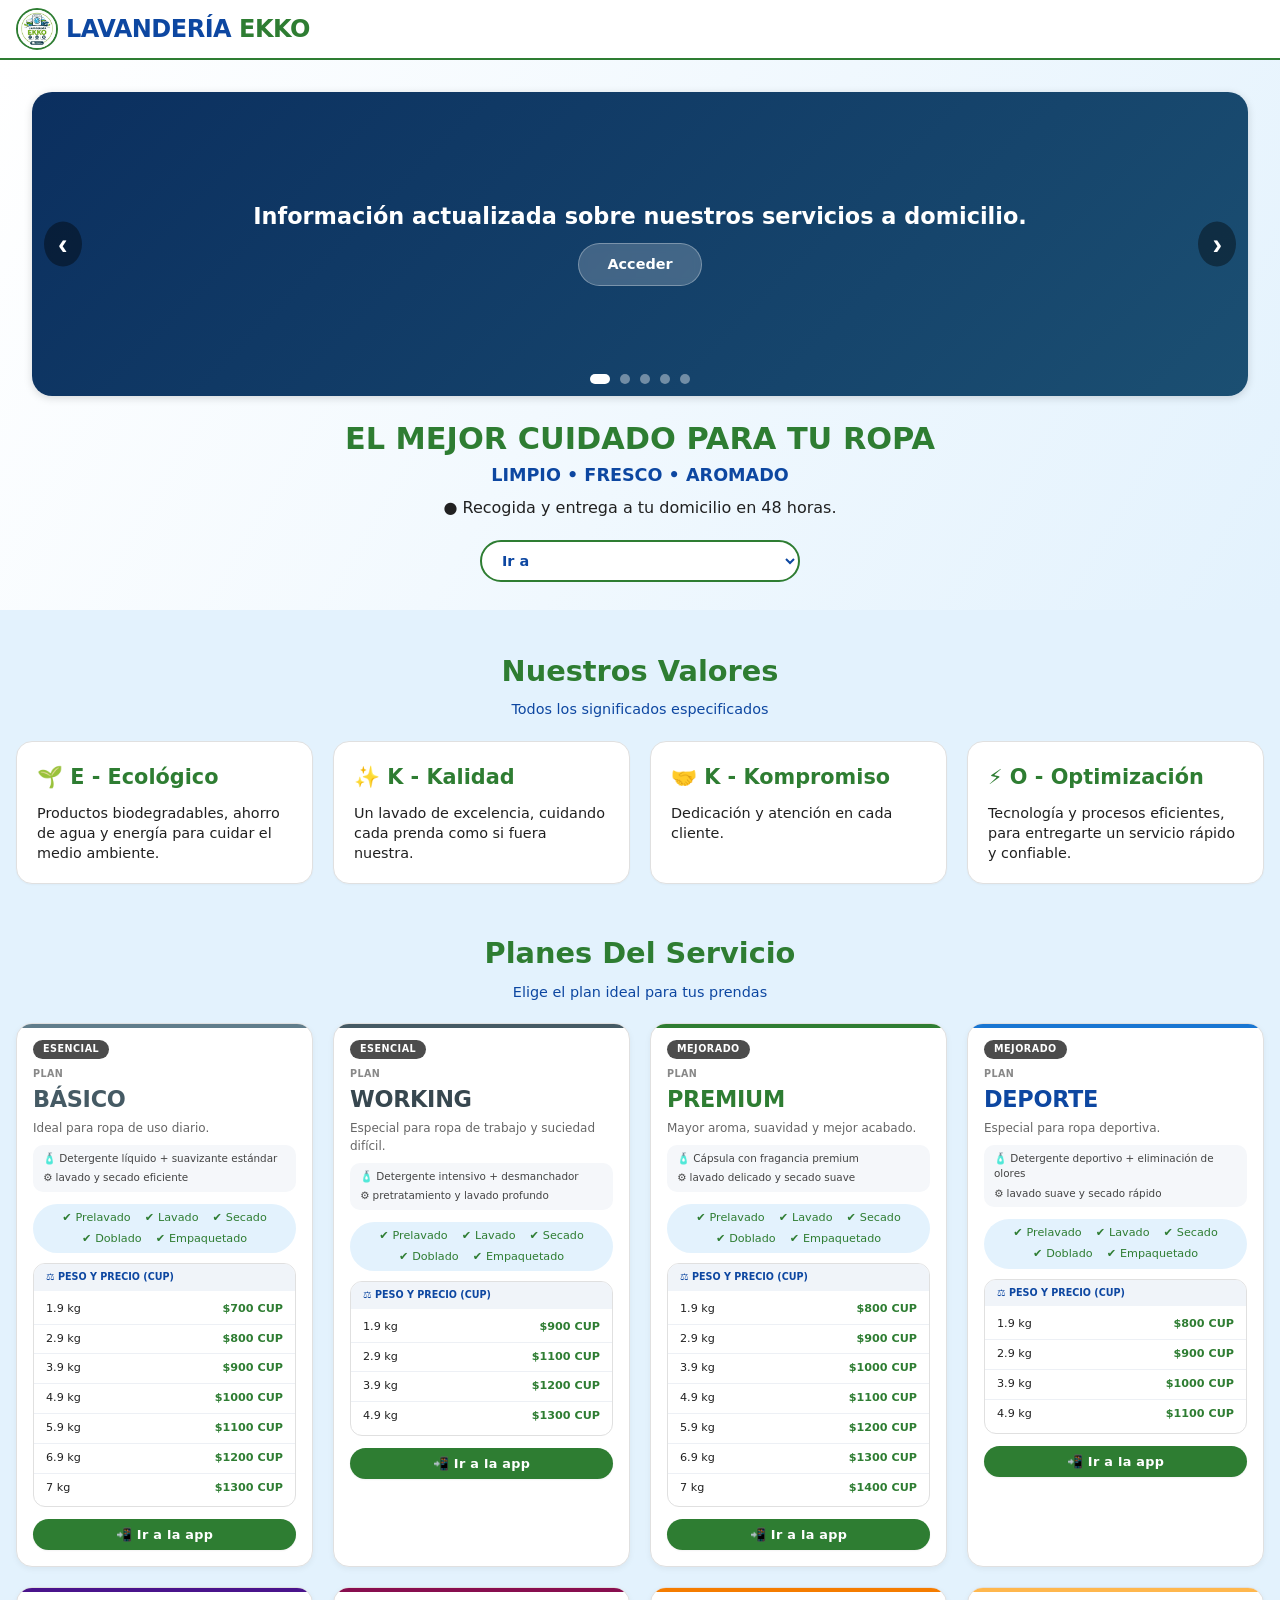
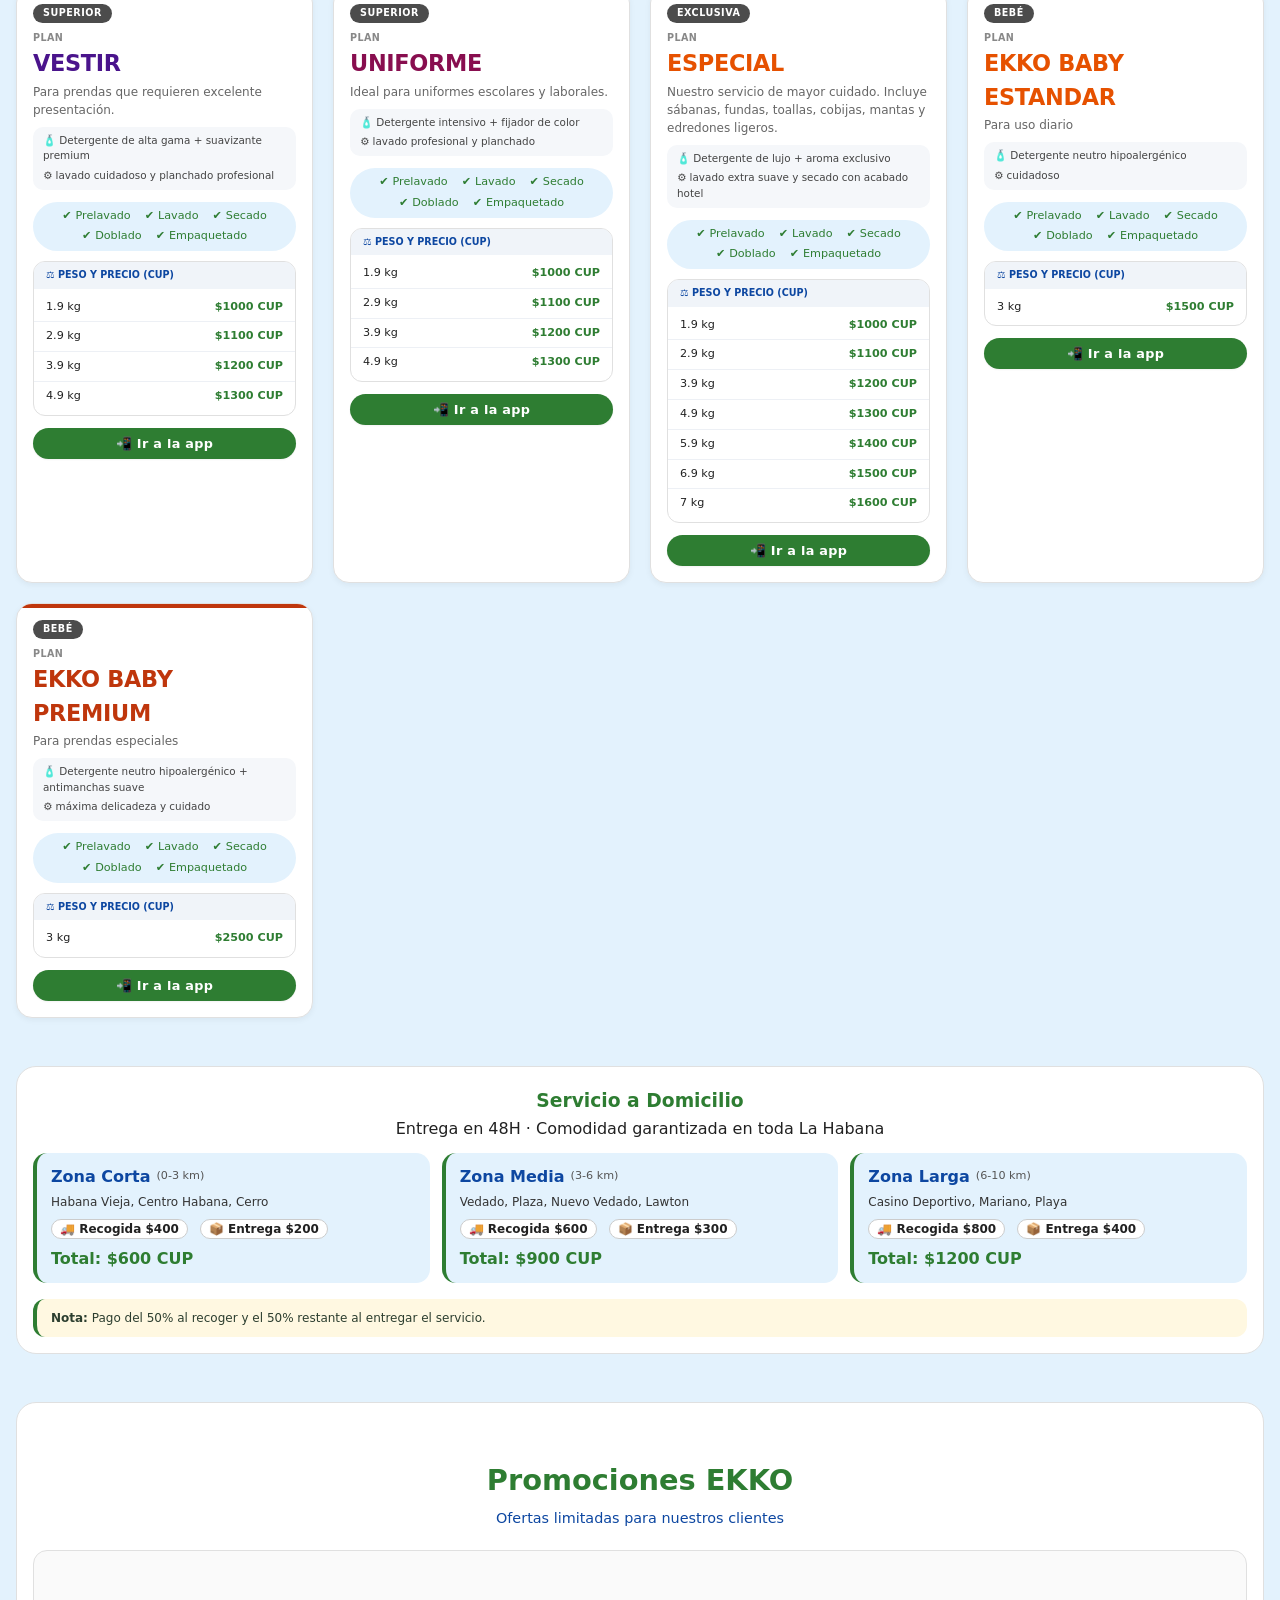
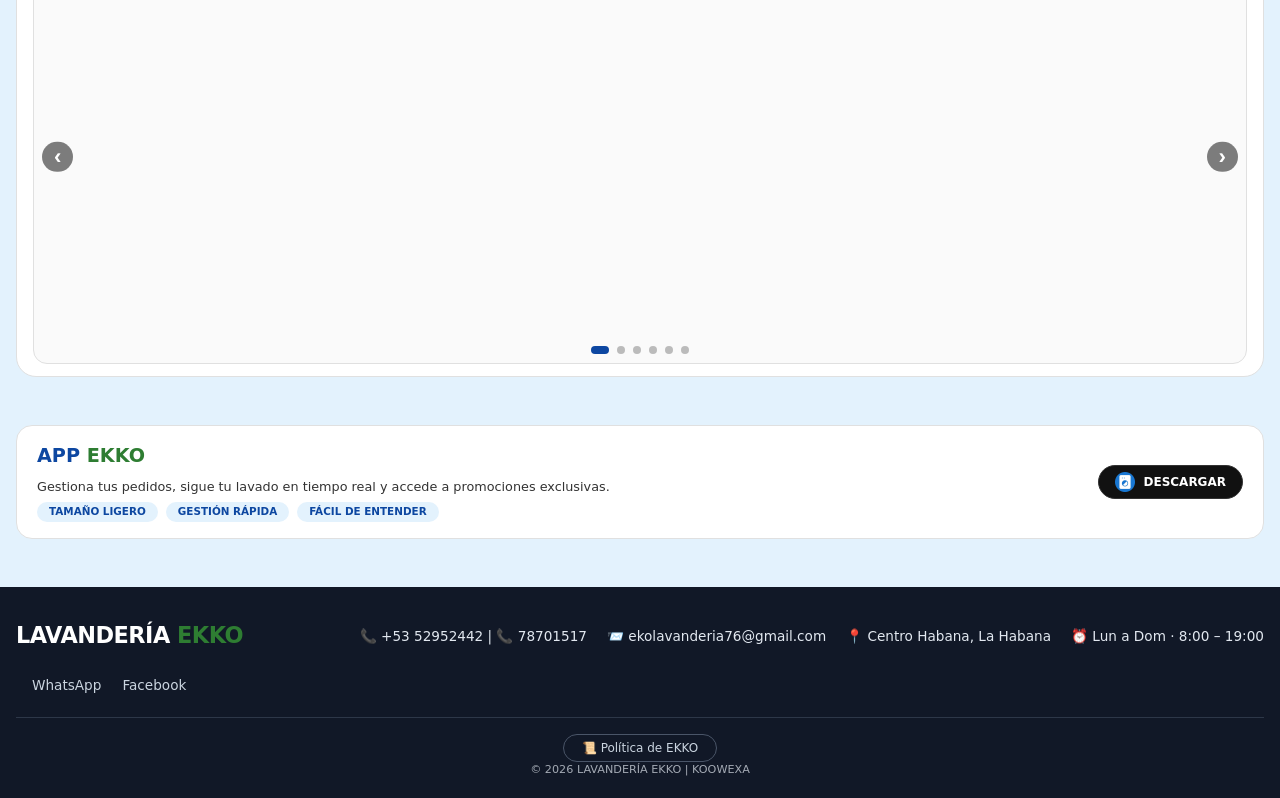
==== commit 05edf940: "Add files via upload Signed-off-by: koowexa-dev <278492924+koowexa-dev@users.noreply.github.com>" ====
--- a/index.html
+++ b/index.html
@@ -49,14 +49,17 @@
     <meta name="twitter:creator" content="@LavanderiaEKKO" />
     <meta name="twitter:title" content="Lavandería EKKO · Servicio de lavandería a domicilio en La Habana" />
     <meta name="twitter:description" content="Recogida y entrega exprés. Cuidamos tu ropa y el medio ambiente. Descarga la app y obtén promociones exclusivas." />
-    <meta name="twitter:image" content="https://github.com/koowexa-dev/lavanderia_ekko_website/raw/refs/heads/main/ekko.jpg" />
+    <meta name="twitter:image" content="img/favicon.webp" />
     <meta name="twitter:image:alt" content="Logo Lavandería EKKO" />
-    <link rel="icon" type="image/png" sizes="16x16" href="https://github.com/koowexa-dev/lavanderia_ekko_website/raw/refs/heads/main/img/favicon-16x16.png" />
-    <link rel="icon" type="image/png" sizes="32x32" href="https://github.com/koowexa-dev/lavanderia_ekko_website/raw/refs/heads/main/img/favicon-32x32.png" />
-    <link rel="icon" type="image/png" sizes="96x96" href="https://github.com/koowexa-dev/lavanderia_ekko_website/raw/refs/heads/main/img/favicon-96x96.png" />
-    <link rel="apple-touch-icon" sizes="180x180" href="https://github.com/koowexa-dev/lavanderia_ekko_website/raw/refs/heads/main/ekko.jpg" />
-    <link rel="mask-icon" href="https://github.com/koowexa-dev/lavanderia_ekko_website/raw/refs/heads/main/img/safari-pinned-tab.svg" color="#2E7D32" />
-    <link rel="shortcut icon" href="https://github.com/koowexa-dev/lavanderia_ekko_website/raw/refs/heads/main/img/favicon.ico" type="image/x-icon" />
+    <link rel="icon" type="image/webp" sizes="16x16" href="img/favicon.webp" />
+    <link rel="icon" type="image/webp" sizes="32x32" href="img/favicon.webp" />
+    <link rel="icon" type="image/webp" sizes="96x96" href="img/favicon.webp" />
+    <!-- Cambiado: apple-touch-icon ahora apunta a img/favicon.webp -->
+    <link rel="apple-touch-icon" sizes="180x180" href="img/favicon.webp" />
+    <!-- Cambiado: mask-icon ahora apunta a img/favicon.webp (aunque no sea SVG, se mantiene el color) -->
+    <link rel="mask-icon" href="img/favicon.webp" color="#2E7D32" />
+    <!-- Cambiado: shortcut icon ahora apunta a img/favicon.webp -->
+    <link rel="shortcut icon" href="img/favicon.webp" type="image/x-icon" />
     <meta name="msapplication-TileColor" content="#2E7D32" />
     <meta name="msapplication-config" content="none" />
     <link rel="preconnect" href="https://fonts.googleapis.com" />
@@ -134,926 +137,148 @@
         }
     </script>
     <style>
-        * {
-            margin: 0;
-            padding: 0;
-            box-sizing: border-box;
-        }
-        :root {
-            --verde-eko: #2E7D32;
-            --verde-oscuro-hoja: #1B5E20;
-            --azul-lavanderia: #0D47A1;
-            --azul-claro-agua: #1976D2;
-            --celeste-suave: #E3F2FD;
-            --blanco-puro: #FFFFFF;
-            --beige-claro: #FFF8E1;
-            --gris-suave: #E0E0E0;
-            --gris-texto: #212121;
-            --font-family: 'Inter', system-ui, -apple-system, sans-serif;
-            --texto-claro: #FAFAFA;
-        }
-        body {
-            background: var(--celeste-suave);
-            font-family: var(--font-family);
-            color: var(--gris-texto);
-            line-height: 1.5;
-            font-size: 1rem;
-        }
-        .container {
-            max-width: 1280px;
-            margin: 0 auto;
-            padding: 0 16px;
-        }
-        header {
-            background: var(--blanco-puro);
-            border-bottom: 2px solid var(--verde-eko);
-            padding: 8px 0;
-            position: sticky;
-            top: 0;
-            z-index: 1000;
-        }
-        .nav-flex {
-            display: flex;
-            justify-content: space-between;
-            align-items: center;
-            gap: 12px;
-            flex-wrap: wrap;
-        }
-        .logo-area {
-            display: flex;
-            align-items: center;
-            gap: 8px;
-        }
-        .logo-img {
-            width: 42px;
-            height: 42px;
-            object-fit: cover;
-            border-radius: 50%;
-            border: 2px solid var(--verde-eko);
-        }
-        .logo-text {
-            font-size: 1.5rem;
-            font-weight: 800;
-            color: var(--azul-lavanderia);
-            letter-spacing: -0.5px;
-        }
-        .logo-text span {
-            color: var(--verde-eko);
-        }
-        .banner-slider {
-            width: 100%;
-            aspect-ratio: 4/1;
-            background: linear-gradient(135deg, #0B2F5F 0%, #1B4F72 100%);
-            border-radius: 20px;
-            position: relative;
-            overflow: hidden;
-            box-shadow: 0 2px 8px rgba(0, 0, 0, 0.15);
-            margin-bottom: 20px;
-        }
-        .banner-slides {
-            display: flex;
-            transition: transform 0.5s ease;
-            height: 100%;
-        }
-        .banner-slide {
-            min-width: 100%;
-            display: flex;
-            flex-direction: column;
-            align-items: center;
-            justify-content: center;
-            padding: 20px;
-            color: white;
-            text-align: center;
-            gap: 12px;
-        }
-        .banner-slide .slide-texto {
-            font-size: 1.4rem;
-            font-weight: 700;
-            line-height: 1.3;
-        }
-        .banner-slide .slide-boton {
-            display: inline-block;
-            background: rgba(255, 255, 255, 0.2);
-            backdrop-filter: blur(4px);
-            padding: 10px 28px;
-            border-radius: 60px;
-            color: white;
-            font-weight: 600;
-            font-size: 0.9rem;
-            text-decoration: none;
-            border: 1px solid rgba(255, 255, 255, 0.3);
-            transition: background 0.2s;
-        }
-        .banner-slide .slide-boton:hover {
-            background: rgba(255, 255, 255, 0.35);
-        }
-        .banner-btn {
-            position: absolute;
-            top: 50%;
-            transform: translateY(-50%);
-            background: rgba(0, 0, 0, 0.4);
-            color: white;
-            border: none;
-            font-size: 1.8rem;
-            padding: 6px 14px;
-            border-radius: 50%;
-            cursor: pointer;
-            z-index: 10;
-            font-weight: bold;
-        }
-        .banner-prev {
-            left: 12px;
-        }
-        .banner-next {
-            right: 12px;
-        }
-        .banner-dots {
-            position: absolute;
-            bottom: 12px;
-            left: 50%;
-            transform: translateX(-50%);
-            display: flex;
-            gap: 10px;
-            z-index: 10;
-        }
-        .banner-dot {
-            width: 10px;
-            height: 10px;
-            background: rgba(255, 255, 255, 0.4);
-            border-radius: 50%;
-            cursor: pointer;
-            transition: background 0.3s;
-        }
-        .banner-dot.active {
-            background: white;
-            width: 20px;
-            border-radius: 10px;
-        }
-        .hero-banner {
-            background: linear-gradient(120deg, var(--blanco-puro) 0%, var(--celeste-suave) 100%);
-            padding: 32px 16px 28px;
-            text-align: center;
-            margin-bottom: 24px;
-        }
-        .hero-banner h1 {
-            font-size: 1.9rem;
-            font-weight: 800;
-            color: var(--verde-eko);
-        }
-        .slogan {
-            font-size: 1.1rem;
-            font-weight: 600;
-            color: var(--azul-lavanderia);
-            margin-bottom: 8px;
-        }
-        .menu-desplegable {
-            max-width: 320px;
-            margin: 20px auto 0;
-        }
-        .menu-desplegable select {
-            width: 100%;
-            padding: 10px 16px;
-            border-radius: 60px;
-            border: 2px solid var(--verde-eko);
-            background: var(--blanco-puro);
-            font-family: var(--font-family);
-            font-weight: 600;
-            color: var(--azul-lavanderia);
-            cursor: pointer;
-            font-size: 0.9rem;
-        }
-        .section-title {
-            text-align: center;
-            margin: 40px 0 20px;
-        }
-        .section-title h2 {
-            font-size: 1.8rem;
-            color: var(--verde-eko);
-            font-weight: 700;
-        }
-        .section-title p {
-            font-size: 0.9rem;
-            color: var(--azul-lavanderia);
-            margin-top: 6px;
-        }
-        .values-grid {
-            display: grid;
-            grid-template-columns: repeat(auto-fit, minmax(260px, 1fr));
-            gap: 20px;
-            margin-bottom: 48px;
-        }
-        .value-card {
-            background: var(--blanco-puro);
-            border-radius: 16px;
-            padding: 20px;
-            border: 1px solid var(--gris-suave);
-            box-shadow: 0 1px 2px rgba(0, 0, 0, 0.03);
-        }
-        .value-card h3 {
-            color: var(--verde-eko);
-            font-size: 1.3rem;
-            margin-bottom: 10px;
-            display: flex;
-            align-items: center;
-            gap: 8px;
-        }
-        .value-card p {
-            font-size: 0.9rem;
-            color: var(--gris-texto);
-            line-height: 1.4;
-        }
-        .pricing-grid {
-            display: grid;
-            grid-template-columns: repeat(auto-fit, minmax(280px, 1fr));
-            gap: 20px;
-            margin-bottom: 48px;
-        }
-        .price-card {
-            background: var(--blanco-puro);
-            border-radius: 16px;
-            overflow: hidden;
-            box-shadow: 0 2px 6px rgba(0, 0, 0, 0.05);
-            display: flex;
-            flex-direction: column;
-            border: 1px solid var(--gris-suave);
-            transition: 0.2s;
-        }
-        .price-card:hover {
-            box-shadow: 0 4px 12px rgba(0, 0, 0, 0.08);
-        }
-        .price-card::before {
-            content: '';
-            display: block;
-            height: 4px;
-            width: 100%;
-        }
-        .price-card[data-plan="BASICO"]::before {
-            background: #607D8B;
-        }
-        .price-card[data-plan="WORKING"]::before {
-            background: #455A64;
-        }
-        .price-card[data-plan="PREMIUM"]::before {
-            background: var(--verde-eko);
-        }
-        .price-card[data-plan="DEPORTE"]::before {
-            background: #1976D2;
-        }
-        .price-card[data-plan="VESTIR"]::before {
-            background: #4A148C;
-        }
-        .price-card[data-plan="UNIFORME"]::before {
-            background: #880E4F;
-        }
-        .price-card[data-plan="ESPECIAL"]::before {
-            background: #F57C00;
-        }
-        .price-card[data-plan="BABY_BASIC"]::before {
-            background: #FFB74D;
-        }
-        .price-card[data-plan="BABY_PREMIUM"]::before {
-            background: #BF360C;
-        }
-        .plan-badge {
-            display: inline-block;
-            background: rgba(0, 0, 0, 0.7);
-            color: white;
-            font-size: 0.6rem;
-            font-weight: 700;
-            text-transform: uppercase;
-            letter-spacing: 0.5px;
-            padding: 2px 10px;
-            border-radius: 30px;
-            margin: 12px 16px 0 16px;
-            align-self: flex-start;
-        }
-        .plan-header {
-            padding: 8px 16px 4px 16px;
-            text-align: left;
-        }
-        .plan-categoria {
-            font-size: 0.6rem;
-            font-weight: 600;
-            text-transform: uppercase;
-            color: #888;
-            letter-spacing: 0.4px;
-            margin-bottom: 2px;
-        }
-        .plan-nombre {
-            font-size: 1.4rem;
-            font-weight: 800;
-            letter-spacing: -0.3px;
-            margin-bottom: 2px;
-        }
-        .price-card[data-plan="BASICO"] .plan-nombre {
-            color: #455A64;
-        }
-        .price-card[data-plan="WORKING"] .plan-nombre {
-            color: #37474F;
-        }
-        .price-card[data-plan="PREMIUM"] .plan-nombre {
-            color: var(--verde-eko);
-        }
-        .price-card[data-plan="DEPORTE"] .plan-nombre {
-            color: #0D47A1;
-        }
-        .price-card[data-plan="VESTIR"] .plan-nombre {
-            color: #4A148C;
-        }
-        .price-card[data-plan="UNIFORME"] .plan-nombre {
-            color: #880E4F;
-        }
-        .price-card[data-plan="ESPECIAL"] .plan-nombre {
-            color: #E65100;
-        }
-        .price-card[data-plan="BABY_BASIC"] .plan-nombre {
-            color: #E65100;
-        }
-        .price-card[data-plan="BABY_PREMIUM"] .plan-nombre {
-            color: #BF360C;
-        }
-        .plan-descripcion {
-            font-size: 0.75rem;
-            color: #666;
-            margin-bottom: 4px;
-        }
-        .plan-body {
-            padding: 0 16px 16px 16px;
-            flex: 1;
-            display: flex;
-            flex-direction: column;
-            gap: 10px;
-        }
-        .plan-tech {
-            display: flex;
-            flex-wrap: wrap;
-            gap: 4px 10px;
-            font-size: 0.65rem;
-            color: #444;
-            background: #f5f7fa;
-            padding: 6px 10px;
-            border-radius: 10px;
-            margin-bottom: 2px;
-        }
-        .plan-tech span {
-            display: inline-flex;
-            align-items: center;
-            gap: 4px;
-        }
-        .prices-section {
-            background: var(--blanco-puro);
-            border: 1px solid var(--gris-suave);
-            border-radius: 12px;
-            overflow: hidden;
-        }
-        .prices-section h4 {
-            background: #f0f4f9;
-            padding: 6px 12px;
-            font-size: 0.6rem;
-            font-weight: 700;
-            color: var(--azul-lavanderia);
-            text-transform: uppercase;
-            margin: 0;
-        }
-        .price-list {
-            list-style: none;
-            padding: 4px 0;
-        }
-        .price-list li {
-            display: flex;
-            justify-content: space-between;
-            padding: 6px 12px;
-            font-size: 0.7rem;
-            font-weight: 500;
-            border-bottom: 1px solid #edf0f5;
-        }
-        .price-list li:last-child {
-            border-bottom: none;
-        }
-        .price-list li span:last-child {
-            font-weight: 700;
-            color: var(--verde-eko);
-        }
-        .pasos-lista {
-            display: flex;
-            flex-wrap: wrap;
-            gap: 4px 14px;
-            font-size: 0.7rem;
-            font-weight: 500;
-            color: var(--verde-eko);
-            background: var(--celeste-suave);
-            padding: 6px 12px;
-            border-radius: 30px;
-            justify-content: center;
-        }
-        .pasos-lista span::before {
-            content: "✔ ";
-            font-weight: 700;
-        }
-        .btn-solicitar {
-            display: block;
-            text-align: center;
-            background-color: var(--verde-eko);
-            color: white;
-            font-weight: 700;
-            font-size: 0.8rem;
-            padding: 8px 12px;
-            border-radius: 40px;
-            text-decoration: none;
-            letter-spacing: 0.3px;
-            border: none;
-            cursor: pointer;
-            width: 100%;
-            box-shadow: 0 1px 2px rgba(0, 0, 0, 0.05);
-            margin-top: 2px;
-            font-family: var(--font-family);
-            transition: 0.2s;
-        }
-        .btn-solicitar:hover {
-            background-color: var(--verde-oscuro-hoja);
-        }
-        .delivery-section {
-            background: var(--blanco-puro);
-            border-radius: 20px;
-            padding: 20px 16px 16px;
-            margin-bottom: 48px;
-            border: 1px solid var(--gris-suave);
-        }
-        .delivery-grid {
-            display: grid;
-            grid-template-columns: repeat(auto-fit, minmax(200px, 1fr));
-            gap: 12px;
-            margin-top: 12px;
-        }
-        .zone-card {
-            background: var(--celeste-suave);
-            padding: 12px 14px;
-            border-radius: 14px;
-            border-left: 4px solid var(--verde-eko);
-            display: flex;
-            flex-direction: column;
-            gap: 2px;
-        }
-        .zone-card h3 {
-            font-size: 1rem;
-            margin: 0;
-            color: var(--azul-lavanderia);
-            display: flex;
-            align-items: center;
-            gap: 6px;
-        }
-        .zone-card .zone-rango {
-            font-size: 0.7rem;
-            font-weight: 500;
-            color: #555;
-        }
-        .zone-card .zone-lugares {
-            font-size: 0.75rem;
-            color: #333;
-            margin: 2px 0;
-        }
-        .zone-card .zone-precios {
-            display: flex;
-            flex-wrap: wrap;
-            gap: 8px 12px;
-            font-size: 0.75rem;
-            font-weight: 600;
-            margin: 4px 0;
-        }
-        .zone-card .zone-precios span {
-            background: var(--blanco-puro);
-            padding: 0 8px;
-            border-radius: 12px;
-            border: 1px solid #ccc;
-        }
-        .zone-card .zone-total {
-            font-weight: 800;
-            color: var(--verde-eko);
-            font-size: 1rem;
-            margin-top: 2px;
-        }
-        .delivery-note {
-            background: var(--beige-claro);
-            border-radius: 12px;
-            padding: 10px 14px;
-            margin-top: 16px;
-            font-size: 0.75rem;
-            border-left: 4px solid var(--verde-eko);
-            color: #2c3e2f;
-        }
-        .carousel-section {
-            background: var(--blanco-puro);
-            border-radius: 20px;
-            padding: 16px 16px 12px;
-            margin-bottom: 48px;
-            border: 1px solid var(--gris-suave);
-        }
-        .carousel-container {
-            position: relative;
-            max-width: 100%;
-            margin: 0 auto;
-            overflow: hidden;
-            border-radius: 14px;
-            border: 1px solid var(--gris-suave);
-            background: #fafafa;
-        }
-        .carousel-slides {
-            display: flex;
-            transition: transform 0.4s ease;
-        }
-        .carousel-slide {
-            min-width: 100%;
-            box-sizing: border-box;
-        }
-        .carousel-slide img {
-            width: 100%;
-            aspect-ratio: 16/5;
-            object-fit: cover;
-            display: block;
-            cursor: pointer;
-            transition: filter 0.2s;
-        }
-        .carousel-slide img:hover {
-            filter: brightness(0.95);
-        }
-        .carousel-btn {
-            position: absolute;
-            top: 50%;
-            transform: translateY(-50%);
-            background: rgba(0, 0, 0, 0.5);
-            color: white;
-            border: none;
-            font-size: 1.4rem;
-            cursor: pointer;
-            padding: 4px 12px;
-            border-radius: 40px;
-            z-index: 10;
-            font-weight: bold;
-            line-height: 1;
-        }
-        .btn-prev {
-            left: 8px;
-        }
-        .btn-next {
-            right: 8px;
-        }
-        .carousel-dots {
-            text-align: center;
-            padding: 8px 0 2px;
-        }
-        .dot {
-            display: inline-block;
-            width: 8px;
-            height: 8px;
-            margin: 0 4px;
-            background-color: #bbb;
-            border-radius: 50%;
-            cursor: pointer;
-            transition: 0.2s;
-        }
-        .dot.active {
-            background-color: var(--azul-lavanderia);
-            width: 18px;
-            border-radius: 10px;
-        }
-        .modal-fullscreen {
-            display: none;
-            position: fixed;
-            z-index: 3000;
-            left: 0;
-            top: 0;
-            width: 100%;
-            height: 100%;
-            background-color: rgba(0, 0, 0, 0.92);
-            justify-content: center;
-            align-items: center;
-            cursor: pointer;
-            backdrop-filter: blur(4px);
-        }
-        .modal-fullscreen-content {
-            max-width: 90%;
-            max-height: 90%;
-            object-fit: contain;
-            border-radius: 12px;
-            box-shadow: 0 0 40px rgba(0, 0, 0, 0.7);
-            border: 2px solid rgba(255, 255, 255, 0.2);
-        }
-        .modal-fullscreen-close {
-            position: absolute;
-            top: 24px;
-            right: 40px;
-            color: #fff;
-            font-size: 48px;
-            font-weight: 300;
-            cursor: pointer;
-            z-index: 3001;
-            transition: 0.3s;
-            line-height: 1;
-            font-family: serif;
-        }
-        .modal-fullscreen-close:hover {
-            color: #ccc;
-            transform: scale(1.1);
-        }
-        .app-oficial {
-            background: var(--blanco-puro);
-            border-radius: 16px;
-            padding: 16px 20px;
-            margin-bottom: 48px;
-            border: 1px solid var(--gris-suave);
-            display: flex;
-            align-items: center;
-            justify-content: space-between;
-            flex-wrap: wrap;
-            gap: 16px;
-        }
-        .app-oficial .app-info {
-            display: flex;
-            flex-direction: column;
-            gap: 6px;
-            flex: 1;
-        }
-        .app-oficial .app-info h2 {
-            font-size: 1.2rem;
-            font-weight: 800;
-            color: var(--azul-lavanderia);
-            margin: 0;
-        }
-        .app-oficial .app-info h2 span {
-            color: var(--verde-eko);
-        }
-        .app-oficial .app-info p {
-            font-size: 0.8rem;
-            color: #333;
-            margin: 0;
-        }
-        .app-oficial .app-buttons {
-            display: flex;
-            gap: 12px;
-            align-items: center;
-        }
-        .app-oficial .btn-store {
-            background: #111;
-            border-radius: 30px;
-            padding: 6px 16px;
-            color: white;
-            font-weight: 600;
-            text-decoration: none;
-            display: inline-flex;
-            align-items: center;
-            gap: 8px;
-            font-size: 0.75rem;
-            border: 1px solid #333;
-            transition: 0.2s;
-        }
-        .app-oficial .btn-store:hover {
-            background: #222;
-        }
-        .app-oficial .app-icon-small {
-            width: 20px;
-            height: 20px;
-            border-radius: 4px;
-            object-fit: contain;
-        }
-        .app-features {
-            display: flex;
-            flex-wrap: wrap;
-            gap: 8px;
-        }
-        .app-features .feature-app {
-            background: var(--celeste-suave);
-            padding: 2px 12px;
-            border-radius: 30px;
-            font-size: 0.65rem;
-            font-weight: 600;
-            color: var(--azul-lavanderia);
-        }
-        footer {
-            background: #111827;
-            color: #e2e8f0;
-            padding: 32px 0 20px;
-            margin-top: 32px;
-        }
-        .footer-compact {
-            display: flex;
-            flex-wrap: wrap;
-            justify-content: space-between;
-            align-items: center;
-            gap: 20px;
-            padding-bottom: 20px;
-            border-bottom: 1px solid #2d3748;
-            margin-bottom: 16px;
-        }
-        .logo-text-footer {
-            font-size: 1.4rem;
-            font-weight: 800;
-            color: white;
-            letter-spacing: -0.5px;
-        }
-        .logo-text-footer span {
-            color: var(--verde-eko);
-        }
-        .footer-contact {
-            display: flex;
-            flex-wrap: wrap;
-            gap: 20px;
-            align-items: center;
-            font-size: 0.85rem;
-        }
-        .footer-social a {
-            color: #cbd5e0;
-            text-decoration: none;
-            margin-left: 16px;
-            font-size: 0.85rem;
-        }
-        .footer-social a:hover {
-            color: white;
-        }
-        .footer-politica {
-            text-align: center;
-            margin-top: 12px;
-        }
-        .btn-politica {
-            background: transparent;
-            border: 1px solid #4a5568;
-            color: #cbd5e0;
-            padding: 6px 18px;
-            border-radius: 30px;
-            font-size: 0.75rem;
-            cursor: pointer;
-            font-family: var(--font-family);
-            transition: 0.2s;
-        }
-        .btn-politica:hover {
-            background: #2d3748;
-            border-color: #718096;
-        }
-        .copyright {
-            text-align: center;
-            font-size: 0.7rem;
-            opacity: 0.7;
-        }
-        .text-center {
-            text-align: center;
-        }
-        .modal {
-            display: none;
-            position: fixed;
-            z-index: 2000;
-            left: 0;
-            top: 0;
-            width: 100%;
-            height: 100%;
-            background-color: rgba(0, 0, 0, 0.6);
-            justify-content: center;
-            align-items: center;
-        }
-        .modal-contenido {
-            background: var(--blanco-puro);
-            max-width: 600px;
-            width: 90%;
-            padding: 30px;
-            border-radius: 24px;
-            box-shadow: 0 10px 30px rgba(0, 0, 0, 0.3);
-            position: relative;
-            max-height: 80vh;
-            overflow-y: auto;
-            color: var(--gris-texto);
-        }
-        .modal-contenido h3 {
-            font-size: 1.6rem;
-            color: var(--verde-eko);
-            margin-bottom: 16px;
-        }
-        .modal-contenido ul {
-            list-style: none;
-            padding: 0;
-            margin: 16px 0;
-        }
-        .modal-contenido ul li {
-            padding: 8px 0;
-            border-bottom: 1px solid var(--gris-suave);
-            font-size: 0.9rem;
-        }
-        .modal-contenido ul li::before {
-            content: "• ";
-            color: var(--verde-eko);
-            font-weight: bold;
-        }
-        .modal-contenido .legal-nota-modal {
-            margin-top: 20px;
-            padding: 16px;
-            background: var(--beige-claro);
-            border-radius: 12px;
-            border-left: 4px solid var(--verde-eko);
-            font-size: 0.85rem;
-            color: #2c3e2f;
-        }
-        .modal-cerrar {
-            position: absolute;
-            top: 12px;
-            right: 20px;
-            font-size: 1.8rem;
-            cursor: pointer;
-            color: #888;
-            background: none;
-            border: none;
-        }
-        .modal-cerrar:hover {
-            color: #000;
-        }
-        @media(max-width:640px) {
-            .container {
-                padding: 0 12px;
-            }
-            .hero-banner h1 {
-                font-size: 1.5rem;
-            }
-            .price-card {
-                min-width: 100%;
-            }
-            .footer-compact {
-                flex-direction: column;
-                align-items: flex-start;
-            }
-            .carousel-btn {
-                font-size: 1.2rem;
-                padding: 2px 10px;
-            }
-            .app-oficial {
-                flex-direction: column;
-                align-items: stretch;
-                text-align: center;
-            }
-            .app-buttons {
-                justify-content: center;
-            }
-            .app-features {
-                justify-content: center;
-            }
-            .plan-header {
-                padding: 6px 12px 2px 12px;
-            }
-            .plan-body {
-                padding: 0 12px 12px 12px;
-            }
-            .values-grid {
-                grid-template-columns: 1fr;
-            }
-            .btn-solicitar {
-                font-size: 0.75rem;
-                padding: 6px 10px;
-            }
-            .banner-slider {
-                aspect-ratio: auto;
-                min-height: 140px;
-            }
-            .banner-slide .slide-texto {
-                font-size: 1rem;
-            }
-            .banner-slide .slide-boton {
-                font-size: 0.75rem;
-                padding: 6px 16px;
-            }
-            .banner-btn {
-                font-size: 1.2rem;
-                padding: 4px 10px;
-            }
-            .modal-contenido {
-                padding: 20px;
-            }
-            .delivery-grid {
-                grid-template-columns: 1fr;
-            }
-            .carousel-slide img {
-                aspect-ratio: 16/4;
-            }
-            .modal-fullscreen-close {
-                right: 20px;
-                font-size: 36px;
-            }
-        }
-        @media(max-width:480px) {
-            .logo-text {
-                font-size: 1.2rem;
-            }
-            .section-title h2 {
-                font-size: 1.4rem;
-            }
-            .hero-banner h1 {
-                font-size: 1.3rem;
-            }
-            .plan-nombre {
-                font-size: 1.2rem;
-            }
-        }
+        /* (estilos sin cambios) */
+        * { margin:0; padding:0; box-sizing:border-box; }
+        :root { --verde-eko:#2E7D32; --verde-oscuro-hoja:#1B5E20; --azul-lavanderia:#0D47A1; --azul-claro-agua:#1976D2; --celeste-suave:#E3F2FD; --blanco-puro:#FFFFFF; --beige-claro:#FFF8E1; --gris-suave:#E0E0E0; --gris-texto:#212121; --font-family:'Inter',system-ui,-apple-system,sans-serif; --texto-claro:#FAFAFA; }
+        body { background:var(--celeste-suave); font-family:var(--font-family); color:var(--gris-texto); line-height:1.5; font-size:1rem; }
+        .container { max-width:1280px; margin:0 auto; padding:0 16px; }
+        header { background:var(--blanco-puro); border-bottom:2px solid var(--verde-eko); padding:8px 0; position:sticky; top:0; z-index:1000; }
+        .nav-flex { display:flex; justify-content:space-between; align-items:center; gap:12px; flex-wrap:wrap; }
+        .logo-area { display:flex; align-items:center; gap:8px; }
+        .logo-img { width:42px; height:42px; object-fit:cover; border-radius:50%; border:2px solid var(--verde-eko); }
+        .logo-text { font-size:1.5rem; font-weight:800; color:var(--azul-lavanderia); letter-spacing:-0.5px; }
+        .logo-text span { color:var(--verde-eko); }
+        .banner-slider { width:100%; aspect-ratio:4/1; background:linear-gradient(135deg,#0B2F5F 0%,#1B4F72 100%); border-radius:20px; position:relative; overflow:hidden; box-shadow:0 2px 8px rgba(0,0,0,0.15); margin-bottom:20px; }
+        .banner-slides { display:flex; transition:transform 0.5s ease; height:100%; }
+        .banner-slide { min-width:100%; display:flex; flex-direction:column; align-items:center; justify-content:center; padding:20px; color:white; text-align:center; gap:12px; }
+        .banner-slide .slide-texto { font-size:1.4rem; font-weight:700; line-height:1.3; }
+        .banner-slide .slide-boton { display:inline-block; background:rgba(255,255,255,0.2); backdrop-filter:blur(4px); padding:10px 28px; border-radius:60px; color:white; font-weight:600; font-size:0.9rem; text-decoration:none; border:1px solid rgba(255,255,255,0.3); transition:background 0.2s; }
+        .banner-slide .slide-boton:hover { background:rgba(255,255,255,0.35); }
+        .banner-btn { position:absolute; top:50%; transform:translateY(-50%); background:rgba(0,0,0,0.4); color:white; border:none; font-size:1.8rem; padding:6px 14px; border-radius:50%; cursor:pointer; z-index:10; font-weight:bold; }
+        .banner-prev { left:12px; }
+        .banner-next { right:12px; }
+        .banner-dots { position:absolute; bottom:12px; left:50%; transform:translateX(-50%); display:flex; gap:10px; z-index:10; }
+        .banner-dot { width:10px; height:10px; background:rgba(255,255,255,0.4); border-radius:50%; cursor:pointer; transition:background 0.3s; }
+        .banner-dot.active { background:white; width:20px; border-radius:10px; }
+        .hero-banner { background:linear-gradient(120deg,var(--blanco-puro) 0%,var(--celeste-suave) 100%); padding:32px 16px 28px; text-align:center; margin-bottom:24px; }
+        .hero-banner h1 { font-size:1.9rem; font-weight:800; color:var(--verde-eko); }
+        .slogan { font-size:1.1rem; font-weight:600; color:var(--azul-lavanderia); margin-bottom:8px; }
+        .menu-desplegable { max-width:320px; margin:20px auto 0; }
+        .menu-desplegable select { width:100%; padding:10px 16px; border-radius:60px; border:2px solid var(--verde-eko); background:var(--blanco-puro); font-family:var(--font-family); font-weight:600; color:var(--azul-lavanderia); cursor:pointer; font-size:0.9rem; }
+        .section-title { text-align:center; margin:40px 0 20px; }
+        .section-title h2 { font-size:1.8rem; color:var(--verde-eko); font-weight:700; }
+        .section-title p { font-size:0.9rem; color:var(--azul-lavanderia); margin-top:6px; }
+        .values-grid { display:grid; grid-template-columns:repeat(auto-fit,minmax(260px,1fr)); gap:20px; margin-bottom:48px; }
+        .value-card { background:var(--blanco-puro); border-radius:16px; padding:20px; border:1px solid var(--gris-suave); box-shadow:0 1px 2px rgba(0,0,0,0.03); }
+        .value-card h3 { color:var(--verde-eko); font-size:1.3rem; margin-bottom:10px; display:flex; align-items:center; gap:8px; }
+        .value-card p { font-size:0.9rem; color:var(--gris-texto); line-height:1.4; }
+        .pricing-grid { display:grid; grid-template-columns:repeat(auto-fit,minmax(280px,1fr)); gap:20px; margin-bottom:48px; }
+        .price-card { background:var(--blanco-puro); border-radius:16px; overflow:hidden; box-shadow:0 2px 6px rgba(0,0,0,0.05); display:flex; flex-direction:column; border:1px solid var(--gris-suave); transition:0.2s; }
+        .price-card:hover { box-shadow:0 4px 12px rgba(0,0,0,0.08); }
+        .price-card::before { content:''; display:block; height:4px; width:100%; }
+        .price-card[data-plan="BASICO"]::before { background:#607D8B; }
+        .price-card[data-plan="WORKING"]::before { background:#455A64; }
+        .price-card[data-plan="PREMIUM"]::before { background:var(--verde-eko); }
+        .price-card[data-plan="DEPORTE"]::before { background:#1976D2; }
+        .price-card[data-plan="VESTIR"]::before { background:#4A148C; }
+        .price-card[data-plan="UNIFORME"]::before { background:#880E4F; }
+        .price-card[data-plan="ESPECIAL"]::before { background:#F57C00; }
+        .price-card[data-plan="BABY_BASIC"]::before { background:#FFB74D; }
+        .price-card[data-plan="BABY_PREMIUM"]::before { background:#BF360C; }
+        .plan-badge { display:inline-block; background:rgba(0,0,0,0.7); color:white; font-size:0.6rem; font-weight:700; text-transform:uppercase; letter-spacing:0.5px; padding:2px 10px; border-radius:30px; margin:12px 16px 0 16px; align-self:flex-start; }
+        .plan-header { padding:8px 16px 4px 16px; text-align:left; }
+        .plan-categoria { font-size:0.6rem; font-weight:600; text-transform:uppercase; color:#888; letter-spacing:0.4px; margin-bottom:2px; }
+        .plan-nombre { font-size:1.4rem; font-weight:800; letter-spacing:-0.3px; margin-bottom:2px; }
+        .price-card[data-plan="BASICO"] .plan-nombre { color:#455A64; }
+        .price-card[data-plan="WORKING"] .plan-nombre { color:#37474F; }
+        .price-card[data-plan="PREMIUM"] .plan-nombre { color:var(--verde-eko); }
+        .price-card[data-plan="DEPORTE"] .plan-nombre { color:#0D47A1; }
+        .price-card[data-plan="VESTIR"] .plan-nombre { color:#4A148C; }
+        .price-card[data-plan="UNIFORME"] .plan-nombre { color:#880E4F; }
+        .price-card[data-plan="ESPECIAL"] .plan-nombre { color:#E65100; }
+        .price-card[data-plan="BABY_BASIC"] .plan-nombre { color:#E65100; }
+        .price-card[data-plan="BABY_PREMIUM"] .plan-nombre { color:#BF360C; }
+        .plan-descripcion { font-size:0.75rem; color:#666; margin-bottom:4px; }
+        .plan-body { padding:0 16px 16px 16px; flex:1; display:flex; flex-direction:column; gap:10px; }
+        .plan-tech { display:flex; flex-wrap:wrap; gap:4px 10px; font-size:0.65rem; color:#444; background:#f5f7fa; padding:6px 10px; border-radius:10px; margin-bottom:2px; }
+        .plan-tech span { display:inline-flex; align-items:center; gap:4px; }
+        .prices-section { background:var(--blanco-puro); border:1px solid var(--gris-suave); border-radius:12px; overflow:hidden; }
+        .prices-section h4 { background:#f0f4f9; padding:6px 12px; font-size:0.6rem; font-weight:700; color:var(--azul-lavanderia); text-transform:uppercase; margin:0; }
+        .price-list { list-style:none; padding:4px 0; }
+        .price-list li { display:flex; justify-content:space-between; padding:6px 12px; font-size:0.7rem; font-weight:500; border-bottom:1px solid #edf0f5; }
+        .price-list li:last-child { border-bottom:none; }
+        .price-list li span:last-child { font-weight:700; color:var(--verde-eko); }
+        .pasos-lista { display:flex; flex-wrap:wrap; gap:4px 14px; font-size:0.7rem; font-weight:500; color:var(--verde-eko); background:var(--celeste-suave); padding:6px 12px; border-radius:30px; justify-content:center; }
+        .pasos-lista span::before { content:"✔ "; font-weight:700; }
+        .btn-solicitar { display:block; text-align:center; background-color:var(--verde-eko); color:white; font-weight:700; font-size:0.8rem; padding:8px 12px; border-radius:40px; text-decoration:none; letter-spacing:0.3px; border:none; cursor:pointer; width:100%; box-shadow:0 1px 2px rgba(0,0,0,0.05); margin-top:2px; font-family:var(--font-family); transition:0.2s; }
+        .btn-solicitar:hover { background-color:var(--verde-oscuro-hoja); }
+        .delivery-section { background:var(--blanco-puro); border-radius:20px; padding:20px 16px 16px; margin-bottom:48px; border:1px solid var(--gris-suave); }
+        .delivery-grid { display:grid; grid-template-columns:repeat(auto-fit,minmax(200px,1fr)); gap:12px; margin-top:12px; }
+        .zone-card { background:var(--celeste-suave); padding:12px 14px; border-radius:14px; border-left:4px solid var(--verde-eko); display:flex; flex-direction:column; gap:2px; }
+        .zone-card h3 { font-size:1rem; margin:0; color:var(--azul-lavanderia); display:flex; align-items:center; gap:6px; }
+        .zone-card .zone-rango { font-size:0.7rem; font-weight:500; color:#555; }
+        .zone-card .zone-lugares { font-size:0.75rem; color:#333; margin:2px 0; }
+        .zone-card .zone-precios { display:flex; flex-wrap:wrap; gap:8px 12px; font-size:0.75rem; font-weight:600; margin:4px 0; }
+        .zone-card .zone-precios span { background:var(--blanco-puro); padding:0 8px; border-radius:12px; border:1px solid #ccc; }
+        .zone-card .zone-total { font-weight:800; color:var(--verde-eko); font-size:1rem; margin-top:2px; }
+        .delivery-note { background:var(--beige-claro); border-radius:12px; padding:10px 14px; margin-top:16px; font-size:0.75rem; border-left:4px solid var(--verde-eko); color:#2c3e2f; }
+        .carousel-section { background:var(--blanco-puro); border-radius:20px; padding:16px 16px 12px; margin-bottom:48px; border:1px solid var(--gris-suave); }
+        .carousel-container { position:relative; max-width:100%; margin:0 auto; overflow:hidden; border-radius:14px; border:1px solid var(--gris-suave); background:#fafafa; }
+        .carousel-slides { display:flex; transition:transform 0.4s ease; }
+        .carousel-slide { min-width:100%; box-sizing:border-box; }
+        .carousel-slide img { width:100%; aspect-ratio:16/5; object-fit:cover; display:block; cursor:pointer; transition:filter 0.2s; }
+        .carousel-slide img:hover { filter:brightness(0.95); }
+        .carousel-btn { position:absolute; top:50%; transform:translateY(-50%); background:rgba(0,0,0,0.5); color:white; border:none; font-size:1.4rem; cursor:pointer; padding:4px 12px; border-radius:40px; z-index:10; font-weight:bold; line-height:1; }
+        .btn-prev { left:8px; }
+        .btn-next { right:8px; }
+        .carousel-dots { text-align:center; padding:8px 0 2px; }
+        .dot { display:inline-block; width:8px; height:8px; margin:0 4px; background-color:#bbb; border-radius:50%; cursor:pointer; transition:0.2s; }
+        .dot.active { background-color:var(--azul-lavanderia); width:18px; border-radius:10px; }
+        .modal-fullscreen { display:none; position:fixed; z-index:3000; left:0; top:0; width:100%; height:100%; background-color:rgba(0,0,0,0.92); justify-content:center; align-items:center; cursor:pointer; backdrop-filter:blur(4px); }
+        .modal-fullscreen-content { max-width:90%; max-height:90%; object-fit:contain; border-radius:12px; box-shadow:0 0 40px rgba(0,0,0,0.7); border:2px solid rgba(255,255,255,0.2); }
+        .modal-fullscreen-close { position:absolute; top:24px; right:40px; color:#fff; font-size:48px; font-weight:300; cursor:pointer; z-index:3001; transition:0.3s; line-height:1; font-family:serif; }
+        .modal-fullscreen-close:hover { color:#ccc; transform:scale(1.1); }
+        .app-oficial { background:var(--blanco-puro); border-radius:16px; padding:16px 20px; margin-bottom:48px; border:1px solid var(--gris-suave); display:flex; align-items:center; justify-content:space-between; flex-wrap:wrap; gap:16px; }
+        .app-oficial .app-info { display:flex; flex-direction:column; gap:6px; flex:1; }
+        .app-oficial .app-info h2 { font-size:1.2rem; font-weight:800; color:var(--azul-lavanderia); margin:0; }
+        .app-oficial .app-info h2 span { color:var(--verde-eko); }
+        .app-oficial .app-info p { font-size:0.8rem; color:#333; margin:0; }
+        .app-oficial .app-buttons { display:flex; gap:12px; align-items:center; }
+        .app-oficial .btn-store { background:#111; border-radius:30px; padding:6px 16px; color:white; font-weight:600; text-decoration:none; display:inline-flex; align-items:center; gap:8px; font-size:0.75rem; border:1px solid #333; transition:0.2s; }
+        .app-oficial .btn-store:hover { background:#222; }
+        .app-oficial .app-icon-small { width:20px; height:20px; border-radius:4px; object-fit:contain; }
+        .app-features { display:flex; flex-wrap:wrap; gap:8px; }
+        .app-features .feature-app { background:var(--celeste-suave); padding:2px 12px; border-radius:30px; font-size:0.65rem; font-weight:600; color:var(--azul-lavanderia); }
+        footer { background:#111827; color:#e2e8f0; padding:32px 0 20px; margin-top:32px; }
+        .footer-compact { display:flex; flex-wrap:wrap; justify-content:space-between; align-items:center; gap:20px; padding-bottom:20px; border-bottom:1px solid #2d3748; margin-bottom:16px; }
+        .logo-text-footer { font-size:1.4rem; font-weight:800; color:white; letter-spacing:-0.5px; }
+        .logo-text-footer span { color:var(--verde-eko); }
+        .footer-contact { display:flex; flex-wrap:wrap; gap:20px; align-items:center; font-size:0.85rem; }
+        .footer-social a { color:#cbd5e0; text-decoration:none; margin-left:16px; font-size:0.85rem; }
+        .footer-social a:hover { color:white; }
+        .footer-politica { text-align:center; margin-top:12px; }
+        .btn-politica { background:transparent; border:1px solid #4a5568; color:#cbd5e0; padding:6px 18px; border-radius:30px; font-size:0.75rem; cursor:pointer; font-family:var(--font-family); transition:0.2s; }
+        .btn-politica:hover { background:#2d3748; border-color:#718096; }
+        .copyright { text-align:center; font-size:0.7rem; opacity:0.7; }
+        .text-center { text-align:center; }
+        .modal { display:none; position:fixed; z-index:2000; left:0; top:0; width:100%; height:100%; background-color:rgba(0,0,0,0.6); justify-content:center; align-items:center; }
+        .modal-contenido { background:var(--blanco-puro); max-width:600px; width:90%; padding:30px; border-radius:24px; box-shadow:0 10px 30px rgba(0,0,0,0.3); position:relative; max-height:80vh; overflow-y:auto; color:var(--gris-texto); }
+        .modal-contenido h3 { font-size:1.6rem; color:var(--verde-eko); margin-bottom:16px; }
+        .modal-contenido ul { list-style:none; padding:0; margin:16px 0; }
+        .modal-contenido ul li { padding:8px 0; border-bottom:1px solid var(--gris-suave); font-size:0.9rem; }
+        .modal-contenido ul li::before { content:"• "; color:var(--verde-eko); font-weight:bold; }
+        .modal-contenido .legal-nota-modal { margin-top:20px; padding:16px; background:var(--beige-claro); border-radius:12px; border-left:4px solid var(--verde-eko); font-size:0.85rem; color:#2c3e2f; }
+        .modal-cerrar { position:absolute; top:12px; right:20px; font-size:1.8rem; cursor:pointer; color:#888; background:none; border:none; }
+        .modal-cerrar:hover { color:#000; }
+        @media(max-width:640px) { .container { padding:0 12px; } .hero-banner h1 { font-size:1.5rem; } .price-card { min-width:100%; } .footer-compact { flex-direction:column; align-items:flex-start; } .carousel-btn { font-size:1.2rem; padding:2px 10px; } .app-oficial { flex-direction:column; align-items:stretch; text-align:center; } .app-buttons { justify-content:center; } .app-features { justify-content:center; } .plan-header { padding:6px 12px 2px 12px; } .plan-body { padding:0 12px 12px 12px; } .values-grid { grid-template-columns:1fr; } .btn-solicitar { font-size:0.75rem; padding:6px 10px; } .banner-slider { aspect-ratio:auto; min-height:140px; } .banner-slide .slide-texto { font-size:1rem; } .banner-slide .slide-boton { font-size:0.75rem; padding:6px 16px; } .banner-btn { font-size:1.2rem; padding:4px 10px; } .modal-contenido { padding:20px; } .delivery-grid { grid-template-columns:1fr; } .carousel-slide img { aspect-ratio:16/4; } .modal-fullscreen-close { right:20px; font-size:36px; } }
+        @media(max-width:480px) { .logo-text { font-size:1.2rem; } .section-title h2 { font-size:1.4rem; } .hero-banner h1 { font-size:1.3rem; } .plan-nombre { font-size:1.2rem; } }
     </style>
 </head>
 <body>
     <header>
         <div class="container nav-flex">
             <div class="logo-area">
-                <img class="logo-img" src="https://github.com/koowexa-dev/lavanderia_ekko_website/raw/refs/heads/main/img/favicon.webp" alt="Logo de Lavandería EKKO" loading="lazy" width="42" height="42" onerror="this.style.display='none'" />
+                <img class="logo-img" src="img/favicon.webp" alt="EKKO" loading="lazy" width="42" height="42" onerror="this.style.display='none'" />
                 <div class="logo-text">LAVANDERÍA <span>EKKO</span></div>
             </div>
         </div>
@@ -1127,7 +352,8 @@
                 </div>
                 <div class="app-buttons">
                     <a href="https://apk.e-droid.net/apk/app4135383-yaxmku.apk?v=2" class="btn-store" target="_blank" rel="noopener noreferrer">
-                        <img src="https://github.com/koowexa-dev/lavanderia_ekko_website/raw/refs/heads/main/APP_EKKO/favicon.png" alt="Icono de la App EKKO" class="app-icon-small" loading="lazy" width="20" height="20" onerror="this.style.display='none'" />
+                        <!-- Cambiado: imagen de la app ahora usa img/favicon.webp -->
+                        <img src="img/app.webp" alt="Icono de la App EKKO" class="app-icon-small" loading="lazy" width="20" height="20" onerror="this.style.display='none'" />
                         DESCARGAR
                     </a>
                 </div>
@@ -1267,12 +493,12 @@
 
             // Carrusel de promociones
             const imagenesCarrusel = [
-                { src: IMG_BASE + "img/post1.webp", alt: "Promoción 1 - Lavado premium" },
-                { src: IMG_BASE + "img/post2.webp", alt: "Promoción 2 - Descuento especial" },
-                { src: IMG_BASE + "img/post3.webp", alt: "Promoción 3 - Plan familiar" },
-                { src: IMG_BASE + "img/post4.webp", alt: "Promoción 4 - Ropa de bebé" },
-                { src: IMG_BASE + "img/post5.webp", alt: "Promoción 5 - Lavado de sábanas" },
-                { src: IMG_BASE + "img/post6.webp", alt: "Promoción 6 - Aroma duradero" }
+                { src: IMG_BASE + "img/post1.webp", alt: "Promoción 1" },
+                { src: IMG_BASE + "img/post2.webp", alt: "Promoción 2" },
+                { src: IMG_BASE + "img/post3.webp", alt: "Promoción 3" },
+                { src: IMG_BASE + "img/post4.webp", alt: "Promoción 4" },
+                { src: IMG_BASE + "img/post5.webp", alt: "Promoción 5" },
+                { src: IMG_BASE + "img/post6.webp", alt: "Promoción 6" }
             ];
             const slidesContainer = document.getElementById('carouselSlides');
             const dotsContainer = document.getElementById('carouselDots');
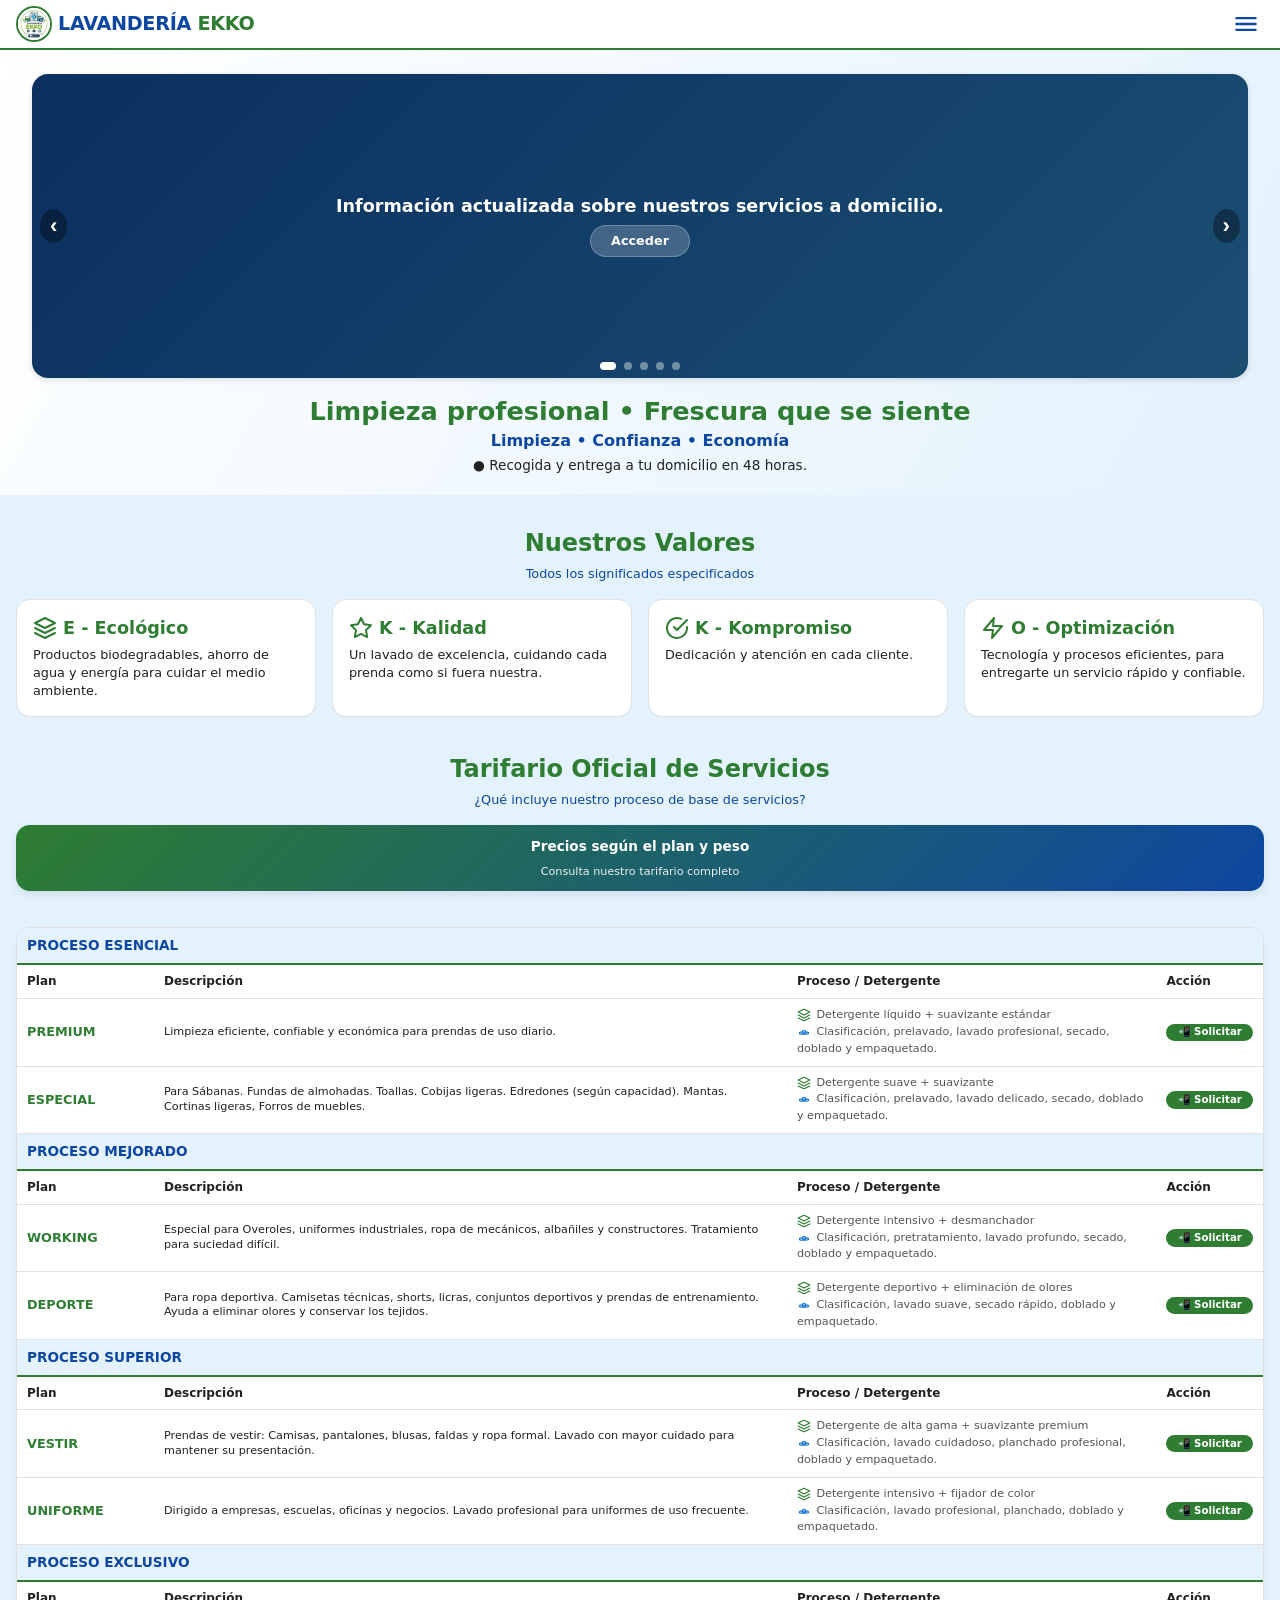
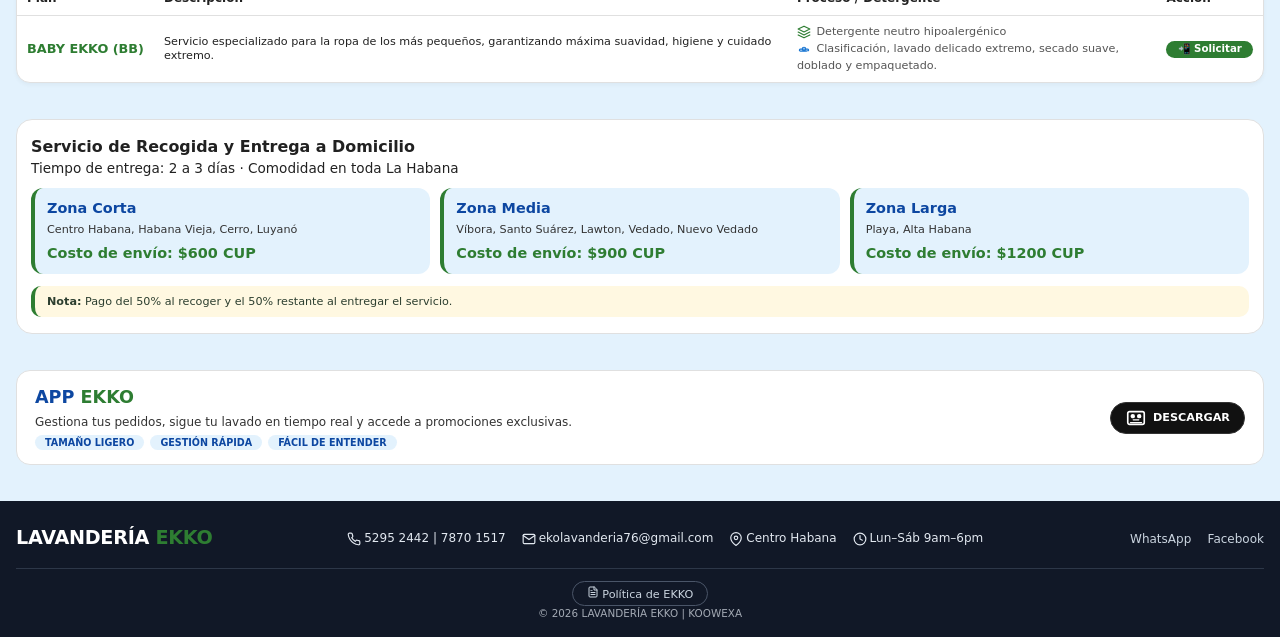
==== commit 7b586099: "Add files via upload Signed-off-by: koowexa-dev <278492924+koowexa-dev@users.noreply.github.com>" ====
--- a/index.html
+++ b/index.html
@@ -3,34 +3,27 @@
 <head>
     <meta charset="UTF-8" />
     <meta name="viewport" content="width=device-width, initial-scale=1.0, viewport-fit=cover" />
-    <title>LAVANDERIA • EKKO</title>
-    <meta name="description" content="Lavandería EKKO en La Habana: servicio premium de lavado, secado y planchado a domicilio. Recogida en 24h, entrega en 48h. Productos eco‑friendly, precios justos y atención personalizada. ¡Descarga nuestra app!" />
+    <title>Lavandería EKKO · Limpieza profesional eco‑friendly en La Habana</title>
+    
+    <!-- Metadatos básicos -->
+    <meta name="description" content="Lavandería EKKO en La Habana: servicio premium de lavado, secado y planchado a domicilio. Recogida en 24h, entrega en 48h. Productos eco‑friendly, precios justos y atención personalizada." />
     <meta name="keywords" content="lavandería La Habana, lavado de ropa a domicilio, tintorería eco‑friendly, servicio de planchado, recogida y entrega, limpieza profesional, lavandería económica, lavandería premium, EKKO, productos de limpieza, detergentes ecológicos, lavandería cerca de mí, Centro Habana, Vedado, Playa, lavandería para bebé, lavandería en Cuba, servicio de lavandería, lavandería con app, lavandería sostenible, cuidado de prendas, limpieza de sábanas, lavado de uniformes, servicio de lavandería 24 horas" />
     <meta name="author" content="Lavandería EKKO" />
     <meta name="robots" content="index, follow, max-snippet:-1, max-image-preview:large" />
     <meta name="googlebot" content="index, follow, max-snippet:-1, max-image-preview:large" />
     <meta name="revisit-after" content="3 days" />
     <meta name="language" content="Spanish" />
+    <meta name="dc.title" content="Lavandería EKKO · Limpieza profesional eco‑friendly en La Habana" />
+    <meta name="dc.description" content="Servicio a domicilio con los mejores productos. Ropa limpia, fresca y aromada en 48h. Planes PREMIUM, ESPECIAL y BABY EKKO. ¡App oficial!" />
+    <meta name="dc.language" content="es" />
+    
+    <!-- Georreferenciación -->
     <meta name="geo.region" content="CU-03" />
     <meta name="geo.placename" content="La Habana, Cuba" />
     <meta name="geo.position" content="23.1136;-82.3666" />
     <meta name="ICBM" content="23.1136, -82.3666" />
-    <meta property="og:latitude" content="23.1136" />
-    <meta property="og:longitude" content="-82.3666" />
-    <meta property="og:street-address" content="Centro Habana" />
-    <meta property="og:locality" content="La Habana" />
-    <meta property="og:region" content="CU" />
-    <meta property="og:country-name" content="Cuba" />
-    <meta name="theme-color" content="#2E7D32" />
-    <meta name="google-site-verification" content="IjbzjI28KK0Ujxl3qm3B2moqdGQGMXPEPawUdiDMwn8" />
-    <meta name="apple-mobile-web-app-capable" content="yes" />
-    <meta name="mobile-web-app-capable" content="yes" />
-    <meta http-equiv="Content-Security-Policy" content="default-src 'self'; script-src 'self' 'unsafe-inline' https://apis.google.com; style-src 'self' 'unsafe-inline' https://fonts.googleapis.com; font-src 'self' https://fonts.gstatic.com; img-src 'self' data: https://github.com; connect-src 'self'; frame-ancestors 'none'; base-uri 'self'; form-action 'self';" />
-    <meta http-equiv="X-Content-Type-Options" content="nosniff" />
-    <meta http-equiv="X-Frame-Options" content="DENY" />
-    <meta name="referrer" content="strict-origin-when-cross-origin" />
-    <meta name="permissions-policy" content="geolocation=(), camera=(), microphone=(), payment=(), usb=()" />
-    <link rel="canonical" href="https://koowexa-dev.github.io/lavanderia_ekko_website/" />
+    
+    <!-- Open Graph -->
     <meta property="og:title" content="Lavandería EKKO · Limpieza profesional eco‑friendly en La Habana" />
     <meta property="og:description" content="Servicio a domicilio con los mejores productos. Ropa limpia, fresca y aromada en 48h. Planes PREMIUM, ESPECIAL y BABY EKKO. ¡App oficial!" />
     <meta property="og:url" content="https://koowexa-dev.github.io/lavanderia_ekko_website/" />
@@ -44,305 +37,872 @@
     <meta property="og:type" content="website" />
     <meta property="og:site_name" content="Lavandería EKKO" />
     <meta property="og:updated_time" content="2026-07-29T10:00:00+00:00" />
+    
+    <!-- Twitter Card -->
     <meta name="twitter:card" content="summary_large_image" />
     <meta name="twitter:site" content="@LavanderiaEKKO" />
     <meta name="twitter:creator" content="@LavanderiaEKKO" />
     <meta name="twitter:title" content="Lavandería EKKO · Servicio de lavandería a domicilio en La Habana" />
     <meta name="twitter:description" content="Recogida y entrega exprés. Cuidamos tu ropa y el medio ambiente. Descarga la app y obtén promociones exclusivas." />
-    <meta name="twitter:image" content="img/favicon.webp" />
+    <meta name="twitter:image" content="https://github.com/koowexa-dev/lavanderia_ekko_website/raw/refs/heads/main/ekko.jpg" />
     <meta name="twitter:image:alt" content="Logo Lavandería EKKO" />
+    
+    <!-- Enlaces canónicos y alternativos -->
+    <link rel="canonical" href="https://koowexa-dev.github.io/lavanderia_ekko_website/" />
+    <link rel="alternate" hreflang="es" href="https://koowexa-dev.github.io/lavanderia_ekko_website/" />
+    
+    <!-- Favicons -->
     <link rel="icon" type="image/webp" sizes="16x16" href="img/favicon.webp" />
     <link rel="icon" type="image/webp" sizes="32x32" href="img/favicon.webp" />
     <link rel="icon" type="image/webp" sizes="96x96" href="img/favicon.webp" />
-    <!-- Cambiado: apple-touch-icon ahora apunta a img/favicon.webp -->
     <link rel="apple-touch-icon" sizes="180x180" href="img/favicon.webp" />
-    <!-- Cambiado: mask-icon ahora apunta a img/favicon.webp (aunque no sea SVG, se mantiene el color) -->
     <link rel="mask-icon" href="img/favicon.webp" color="#2E7D32" />
-    <!-- Cambiado: shortcut icon ahora apunta a img/favicon.webp -->
     <link rel="shortcut icon" href="img/favicon.webp" type="image/x-icon" />
+    
+    <!-- PWA y tema -->
+    <meta name="theme-color" content="#2E7D32" />
     <meta name="msapplication-TileColor" content="#2E7D32" />
     <meta name="msapplication-config" content="none" />
+    <meta name="apple-mobile-web-app-capable" content="yes" />
+    <meta name="mobile-web-app-capable" content="yes" />
+    <meta name="apple-mobile-web-app-status-bar-style" content="black-translucent" />
+    
+    <!-- Seguridad y políticas -->
+    <meta http-equiv="Content-Security-Policy" content="default-src 'self'; script-src 'self' 'nonce-ekkoNonce' https://apis.google.com; style-src 'self' 'nonce-ekkoNonce' https://fonts.googleapis.com; font-src 'self' https://fonts.gstatic.com; img-src 'self' data: https://github.com; connect-src 'self'; frame-ancestors 'none'; base-uri 'self'; form-action 'self'; object-src 'none';" />
+    <meta http-equiv="X-Content-Type-Options" content="nosniff" />
+    <meta http-equiv="X-Frame-Options" content="DENY" />
+    <meta name="referrer" content="strict-origin-when-cross-origin" />
+    <meta name="permissions-policy" content="geolocation=(), camera=(), microphone=(), payment=(), usb=()" />
+    
+    <!-- Preconexión -->
     <link rel="preconnect" href="https://fonts.googleapis.com" />
     <link rel="preconnect" href="https://fonts.gstatic.com" crossorigin />
     <link href="https://fonts.googleapis.com/css2?family=Inter:opsz,wght@14..32,400;14..32,500;14..32,600;14..32,700&display=swap" rel="stylesheet" />
-    <script type="application/ld+json">
-        {
-            "@context": "https://schema.org",
-            "@type": "DryCleaningOrLaundry",
-            "name": "Lavandería EKKO",
-            "description": "Servicio profesional de lavandería a domicilio en La Habana. Plan BABY EKKO para ropa de bebé.",
-            "url": "https://koowexa-dev.github.io/lavanderia_ekko_website/",
-            "logo": "https://github.com/koowexa-dev/lavanderia_ekko_website/raw/refs/heads/main/ekko.jpg",
-            "telephone": "+5352952442",
-            "priceRange": "$400 - $2000 CUP",
-            "address": {
-                "@type": "PostalAddress",
-                "streetAddress": "Centro Habana",
-                "addressLocality": "La Habana",
-                "addressRegion": "La Habana",
-                "addressCountry": "CU"
-            },
-            "areaServed": {
-                "@type": "City",
-                "name": "La Habana"
-            },
-            "openingHoursSpecification": [{
-                "@type": "OpeningHoursSpecification",
-                "dayOfWeek": ["Monday", "Tuesday", "Wednesday", "Thursday", "Friday", "Saturday", "Sunday"],
-                "opens": "08:00",
-                "closes": "19:00"
-            }],
-            "founder": {
-                "@type": "Person",
-                "name": "Koowexa"
-            },
-            "sameAs": [
-                "https://www.facebook.com/share/1GAw5zsZ1X/",
-                "https://whatsapp.com/channel/0029VbCVdMm89inrbX3WfQ45"
-            ],
-            "aggregateRating": {
-                "@type": "AggregateRating",
-                "ratingValue": "4.8",
-                "reviewCount": "120"
-            },
-            "hasOfferCatalog": {
-                "@type": "OfferCatalog",
-                "name": "Planes de lavandería",
-                "itemListElement": [
-                    { "@type": "Offer", "itemOffered": { "@type": "Service", "name": "Plan Básico" } },
-                    { "@type": "Offer", "itemOffered": { "@type": "Service", "name": "Plan Working" } },
-                    { "@type": "Offer", "itemOffered": { "@type": "Service", "name": "Plan Premium" } },
-                    { "@type": "Offer", "itemOffered": { "@type": "Service", "name": "Plan Deporte" } },
-                    { "@type": "Offer", "itemOffered": { "@type": "Service", "name": "Plan Vestir" } },
-                    { "@type": "Offer", "itemOffered": { "@type": "Service", "name": "Plan Uniforme" } },
-                    { "@type": "Offer", "itemOffered": { "@type": "Service", "name": "Plan Especial" } },
-                    { "@type": "Offer", "itemOffered": { "@type": "Service", "name": "Baby Ekko 1" } },
-                    { "@type": "Offer", "itemOffered": { "@type": "Service", "name": "Baby Ekko 2" } }
-                ]
-            }
-        }
-        {
-            "@context": "https://schema.org",
-            "@type": "ItemList",
-            "name": "Sitemap Lavandería EKKO",
-            "description": "Índice de secciones principales del sitio web",
+    
+    <!-- JSON-LD mejorado -->
+    <script type="application/ld+json" nonce="ekkoNonce">
+    {
+        "@context": "https://schema.org",
+        "@type": "DryCleaningOrLaundry",
+        "name": "Lavandería EKKO",
+        "description": "Servicio profesional de lavandería a domicilio en La Habana. Plan BABY EKKO para ropa de bebé.",
+        "url": "https://koowexa-dev.github.io/lavanderia_ekko_website/",
+        "logo": "https://github.com/koowexa-dev/lavanderia_ekko_website/raw/refs/heads/main/ekko.jpg",
+        "telephone": "+5352952442",
+        "priceRange": "$400 - $2000 CUP",
+        "address": {
+            "@type": "PostalAddress",
+            "streetAddress": "Centro Habana",
+            "addressLocality": "La Habana",
+            "addressRegion": "La Habana",
+            "addressCountry": "CU"
+        },
+        "areaServed": {
+            "@type": "City",
+            "name": "La Habana"
+        },
+        "openingHoursSpecification": [{
+            "@type": "OpeningHoursSpecification",
+            "dayOfWeek": ["Monday", "Tuesday", "Wednesday", "Thursday", "Friday", "Saturday"],
+            "opens": "09:00",
+            "closes": "18:00"
+        }],
+        "founder": {
+            "@type": "Person",
+            "name": "Koowexa"
+        },
+        "sameAs": [
+            "https://www.facebook.com/share/1GAw5zsZ1X/",
+            "https://whatsapp.com/channel/0029VbCVdMm89inrbX3WfQ45"
+        ],
+        "aggregateRating": {
+            "@type": "AggregateRating",
+            "ratingValue": "4.8",
+            "reviewCount": "120"
+        },
+        "hasOfferCatalog": {
+            "@type": "OfferCatalog",
+            "name": "Planes de lavandería",
             "itemListElement": [
-                { "@type": "SiteNavigationElement", "position": 1, "name": "Inicio", "url": "https://koowexa-dev.github.io/lavanderia_ekko_website/#inicio" },
-                { "@type": "SiteNavigationElement", "position": 2, "name": "Nuestros Valores", "url": "https://koowexa-dev.github.io/lavanderia_ekko_website/#valores" },
-                { "@type": "SiteNavigationElement", "position": 3, "name": "Planes del Servicio", "url": "https://koowexa-dev.github.io/lavanderia_ekko_website/#planes" },
-                { "@type": "SiteNavigationElement", "position": 4, "name": "Servicio a domicilio", "url": "https://koowexa-dev.github.io/lavanderia_ekko_website/#zonas" },
-                { "@type": "SiteNavigationElement", "position": 5, "name": "Promociones EKKO", "url": "https://koowexa-dev.github.io/lavanderia_ekko_website/#promociones" },
-                { "@type": "SiteNavigationElement", "position": 6, "name": "App EKKO", "url": "https://koowexa-dev.github.io/lavanderia_ekko_website/#app" }
+                { "@type": "Offer", "itemOffered": { "@type": "Service", "name": "PREMIUM" } },
+                { "@type": "Offer", "itemOffered": { "@type": "Service", "name": "ESPECIAL" } },
+                { "@type": "Offer", "itemOffered": { "@type": "Service", "name": "WORKING" } },
+                { "@type": "Offer", "itemOffered": { "@type": "Service", "name": "DEPORTE" } },
+                { "@type": "Offer", "itemOffered": { "@type": "Service", "name": "VESTIR" } },
+                { "@type": "Offer", "itemOffered": { "@type": "Service", "name": "UNIFORME" } },
+                { "@type": "Offer", "itemOffered": { "@type": "Service", "name": "BABY EKKO (BB)" } }
             ]
         }
+    }
     </script>
-    <style>
-        /* (estilos sin cambios) */
+    <script type="application/ld+json" nonce="ekkoNonce">
+    {
+        "@context": "https://schema.org",
+        "@type": "ItemList",
+        "name": "Sitemap Lavandería EKKO",
+        "description": "Índice de secciones principales del sitio web",
+        "itemListElement": [
+            { "@type": "SiteNavigationElement", "position": 1, "name": "Inicio", "url": "https://koowexa-dev.github.io/lavanderia_ekko_website/#inicio" },
+            { "@type": "SiteNavigationElement", "position": 2, "name": "Nuestros Valores", "url": "https://koowexa-dev.github.io/lavanderia_ekko_website/#valores" },
+            { "@type": "SiteNavigationElement", "position": 3, "name": "Planes del Servicio", "url": "https://koowexa-dev.github.io/lavanderia_ekko_website/#planes" },
+            { "@type": "SiteNavigationElement", "position": 4, "name": "Servicio a domicilio", "url": "https://koowexa-dev.github.io/lavanderia_ekko_website/#zonas" },
+            { "@type": "SiteNavigationElement", "position": 5, "name": "App EKKO", "url": "https://koowexa-dev.github.io/lavanderia_ekko_website/#app" }
+        ]
+    }
+    </script>
+    
+    <style nonce="ekkoNonce">
+        /* ... (mismo CSS de antes, sin cambios) ... */
         * { margin:0; padding:0; box-sizing:border-box; }
-        :root { --verde-eko:#2E7D32; --verde-oscuro-hoja:#1B5E20; --azul-lavanderia:#0D47A1; --azul-claro-agua:#1976D2; --celeste-suave:#E3F2FD; --blanco-puro:#FFFFFF; --beige-claro:#FFF8E1; --gris-suave:#E0E0E0; --gris-texto:#212121; --font-family:'Inter',system-ui,-apple-system,sans-serif; --texto-claro:#FAFAFA; }
-        body { background:var(--celeste-suave); font-family:var(--font-family); color:var(--gris-texto); line-height:1.5; font-size:1rem; }
+        :root {
+            --verde-eko: #2E7D32;
+            --verde-oscuro-hoja: #1B5E20;
+            --azul-lavanderia: #0D47A1;
+            --azul-claro-agua: #1976D2;
+            --celeste-suave: #E3F2FD;
+            --blanco-puro: #FFFFFF;
+            --beige-claro: #FFF8E1;
+            --gris-suave: #E0E0E0;
+            --gris-texto: #212121;
+            --texto-claro: #FAFAFA;
+            --font-family: 'Inter', system-ui, -apple-system, sans-serif;
+        }
+        body {
+            background: var(--celeste-suave);
+            font-family: var(--font-family);
+            color: var(--gris-texto);
+            line-height: 1.4;
+            font-size: 0.85rem;
+        }
         .container { max-width:1280px; margin:0 auto; padding:0 16px; }
-        header { background:var(--blanco-puro); border-bottom:2px solid var(--verde-eko); padding:8px 0; position:sticky; top:0; z-index:1000; }
-        .nav-flex { display:flex; justify-content:space-between; align-items:center; gap:12px; flex-wrap:wrap; }
-        .logo-area { display:flex; align-items:center; gap:8px; }
-        .logo-img { width:42px; height:42px; object-fit:cover; border-radius:50%; border:2px solid var(--verde-eko); }
-        .logo-text { font-size:1.5rem; font-weight:800; color:var(--azul-lavanderia); letter-spacing:-0.5px; }
-        .logo-text span { color:var(--verde-eko); }
-        .banner-slider { width:100%; aspect-ratio:4/1; background:linear-gradient(135deg,#0B2F5F 0%,#1B4F72 100%); border-radius:20px; position:relative; overflow:hidden; box-shadow:0 2px 8px rgba(0,0,0,0.15); margin-bottom:20px; }
-        .banner-slides { display:flex; transition:transform 0.5s ease; height:100%; }
-        .banner-slide { min-width:100%; display:flex; flex-direction:column; align-items:center; justify-content:center; padding:20px; color:white; text-align:center; gap:12px; }
-        .banner-slide .slide-texto { font-size:1.4rem; font-weight:700; line-height:1.3; }
-        .banner-slide .slide-boton { display:inline-block; background:rgba(255,255,255,0.2); backdrop-filter:blur(4px); padding:10px 28px; border-radius:60px; color:white; font-weight:600; font-size:0.9rem; text-decoration:none; border:1px solid rgba(255,255,255,0.3); transition:background 0.2s; }
-        .banner-slide .slide-boton:hover { background:rgba(255,255,255,0.35); }
-        .banner-btn { position:absolute; top:50%; transform:translateY(-50%); background:rgba(0,0,0,0.4); color:white; border:none; font-size:1.8rem; padding:6px 14px; border-radius:50%; cursor:pointer; z-index:10; font-weight:bold; }
-        .banner-prev { left:12px; }
-        .banner-next { right:12px; }
-        .banner-dots { position:absolute; bottom:12px; left:50%; transform:translateX(-50%); display:flex; gap:10px; z-index:10; }
-        .banner-dot { width:10px; height:10px; background:rgba(255,255,255,0.4); border-radius:50%; cursor:pointer; transition:background 0.3s; }
-        .banner-dot.active { background:white; width:20px; border-radius:10px; }
-        .hero-banner { background:linear-gradient(120deg,var(--blanco-puro) 0%,var(--celeste-suave) 100%); padding:32px 16px 28px; text-align:center; margin-bottom:24px; }
-        .hero-banner h1 { font-size:1.9rem; font-weight:800; color:var(--verde-eko); }
-        .slogan { font-size:1.1rem; font-weight:600; color:var(--azul-lavanderia); margin-bottom:8px; }
-        .menu-desplegable { max-width:320px; margin:20px auto 0; }
-        .menu-desplegable select { width:100%; padding:10px 16px; border-radius:60px; border:2px solid var(--verde-eko); background:var(--blanco-puro); font-family:var(--font-family); font-weight:600; color:var(--azul-lavanderia); cursor:pointer; font-size:0.9rem; }
-        .section-title { text-align:center; margin:40px 0 20px; }
-        .section-title h2 { font-size:1.8rem; color:var(--verde-eko); font-weight:700; }
-        .section-title p { font-size:0.9rem; color:var(--azul-lavanderia); margin-top:6px; }
-        .values-grid { display:grid; grid-template-columns:repeat(auto-fit,minmax(260px,1fr)); gap:20px; margin-bottom:48px; }
-        .value-card { background:var(--blanco-puro); border-radius:16px; padding:20px; border:1px solid var(--gris-suave); box-shadow:0 1px 2px rgba(0,0,0,0.03); }
-        .value-card h3 { color:var(--verde-eko); font-size:1.3rem; margin-bottom:10px; display:flex; align-items:center; gap:8px; }
-        .value-card p { font-size:0.9rem; color:var(--gris-texto); line-height:1.4; }
-        .pricing-grid { display:grid; grid-template-columns:repeat(auto-fit,minmax(280px,1fr)); gap:20px; margin-bottom:48px; }
-        .price-card { background:var(--blanco-puro); border-radius:16px; overflow:hidden; box-shadow:0 2px 6px rgba(0,0,0,0.05); display:flex; flex-direction:column; border:1px solid var(--gris-suave); transition:0.2s; }
-        .price-card:hover { box-shadow:0 4px 12px rgba(0,0,0,0.08); }
-        .price-card::before { content:''; display:block; height:4px; width:100%; }
-        .price-card[data-plan="BASICO"]::before { background:#607D8B; }
-        .price-card[data-plan="WORKING"]::before { background:#455A64; }
-        .price-card[data-plan="PREMIUM"]::before { background:var(--verde-eko); }
-        .price-card[data-plan="DEPORTE"]::before { background:#1976D2; }
-        .price-card[data-plan="VESTIR"]::before { background:#4A148C; }
-        .price-card[data-plan="UNIFORME"]::before { background:#880E4F; }
-        .price-card[data-plan="ESPECIAL"]::before { background:#F57C00; }
-        .price-card[data-plan="BABY_BASIC"]::before { background:#FFB74D; }
-        .price-card[data-plan="BABY_PREMIUM"]::before { background:#BF360C; }
-        .plan-badge { display:inline-block; background:rgba(0,0,0,0.7); color:white; font-size:0.6rem; font-weight:700; text-transform:uppercase; letter-spacing:0.5px; padding:2px 10px; border-radius:30px; margin:12px 16px 0 16px; align-self:flex-start; }
-        .plan-header { padding:8px 16px 4px 16px; text-align:left; }
-        .plan-categoria { font-size:0.6rem; font-weight:600; text-transform:uppercase; color:#888; letter-spacing:0.4px; margin-bottom:2px; }
-        .plan-nombre { font-size:1.4rem; font-weight:800; letter-spacing:-0.3px; margin-bottom:2px; }
-        .price-card[data-plan="BASICO"] .plan-nombre { color:#455A64; }
-        .price-card[data-plan="WORKING"] .plan-nombre { color:#37474F; }
-        .price-card[data-plan="PREMIUM"] .plan-nombre { color:var(--verde-eko); }
-        .price-card[data-plan="DEPORTE"] .plan-nombre { color:#0D47A1; }
-        .price-card[data-plan="VESTIR"] .plan-nombre { color:#4A148C; }
-        .price-card[data-plan="UNIFORME"] .plan-nombre { color:#880E4F; }
-        .price-card[data-plan="ESPECIAL"] .plan-nombre { color:#E65100; }
-        .price-card[data-plan="BABY_BASIC"] .plan-nombre { color:#E65100; }
-        .price-card[data-plan="BABY_PREMIUM"] .plan-nombre { color:#BF360C; }
-        .plan-descripcion { font-size:0.75rem; color:#666; margin-bottom:4px; }
-        .plan-body { padding:0 16px 16px 16px; flex:1; display:flex; flex-direction:column; gap:10px; }
-        .plan-tech { display:flex; flex-wrap:wrap; gap:4px 10px; font-size:0.65rem; color:#444; background:#f5f7fa; padding:6px 10px; border-radius:10px; margin-bottom:2px; }
-        .plan-tech span { display:inline-flex; align-items:center; gap:4px; }
-        .prices-section { background:var(--blanco-puro); border:1px solid var(--gris-suave); border-radius:12px; overflow:hidden; }
-        .prices-section h4 { background:#f0f4f9; padding:6px 12px; font-size:0.6rem; font-weight:700; color:var(--azul-lavanderia); text-transform:uppercase; margin:0; }
-        .price-list { list-style:none; padding:4px 0; }
-        .price-list li { display:flex; justify-content:space-between; padding:6px 12px; font-size:0.7rem; font-weight:500; border-bottom:1px solid #edf0f5; }
-        .price-list li:last-child { border-bottom:none; }
-        .price-list li span:last-child { font-weight:700; color:var(--verde-eko); }
-        .pasos-lista { display:flex; flex-wrap:wrap; gap:4px 14px; font-size:0.7rem; font-weight:500; color:var(--verde-eko); background:var(--celeste-suave); padding:6px 12px; border-radius:30px; justify-content:center; }
-        .pasos-lista span::before { content:"✔ "; font-weight:700; }
-        .btn-solicitar { display:block; text-align:center; background-color:var(--verde-eko); color:white; font-weight:700; font-size:0.8rem; padding:8px 12px; border-radius:40px; text-decoration:none; letter-spacing:0.3px; border:none; cursor:pointer; width:100%; box-shadow:0 1px 2px rgba(0,0,0,0.05); margin-top:2px; font-family:var(--font-family); transition:0.2s; }
-        .btn-solicitar:hover { background-color:var(--verde-oscuro-hoja); }
-        .delivery-section { background:var(--blanco-puro); border-radius:20px; padding:20px 16px 16px; margin-bottom:48px; border:1px solid var(--gris-suave); }
-        .delivery-grid { display:grid; grid-template-columns:repeat(auto-fit,minmax(200px,1fr)); gap:12px; margin-top:12px; }
-        .zone-card { background:var(--celeste-suave); padding:12px 14px; border-radius:14px; border-left:4px solid var(--verde-eko); display:flex; flex-direction:column; gap:2px; }
-        .zone-card h3 { font-size:1rem; margin:0; color:var(--azul-lavanderia); display:flex; align-items:center; gap:6px; }
-        .zone-card .zone-rango { font-size:0.7rem; font-weight:500; color:#555; }
-        .zone-card .zone-lugares { font-size:0.75rem; color:#333; margin:2px 0; }
-        .zone-card .zone-precios { display:flex; flex-wrap:wrap; gap:8px 12px; font-size:0.75rem; font-weight:600; margin:4px 0; }
-        .zone-card .zone-precios span { background:var(--blanco-puro); padding:0 8px; border-radius:12px; border:1px solid #ccc; }
-        .zone-card .zone-total { font-weight:800; color:var(--verde-eko); font-size:1rem; margin-top:2px; }
-        .delivery-note { background:var(--beige-claro); border-radius:12px; padding:10px 14px; margin-top:16px; font-size:0.75rem; border-left:4px solid var(--verde-eko); color:#2c3e2f; }
-        .carousel-section { background:var(--blanco-puro); border-radius:20px; padding:16px 16px 12px; margin-bottom:48px; border:1px solid var(--gris-suave); }
-        .carousel-container { position:relative; max-width:100%; margin:0 auto; overflow:hidden; border-radius:14px; border:1px solid var(--gris-suave); background:#fafafa; }
-        .carousel-slides { display:flex; transition:transform 0.4s ease; }
-        .carousel-slide { min-width:100%; box-sizing:border-box; }
-        .carousel-slide img { width:100%; aspect-ratio:16/5; object-fit:cover; display:block; cursor:pointer; transition:filter 0.2s; }
-        .carousel-slide img:hover { filter:brightness(0.95); }
-        .carousel-btn { position:absolute; top:50%; transform:translateY(-50%); background:rgba(0,0,0,0.5); color:white; border:none; font-size:1.4rem; cursor:pointer; padding:4px 12px; border-radius:40px; z-index:10; font-weight:bold; line-height:1; }
-        .btn-prev { left:8px; }
-        .btn-next { right:8px; }
-        .carousel-dots { text-align:center; padding:8px 0 2px; }
-        .dot { display:inline-block; width:8px; height:8px; margin:0 4px; background-color:#bbb; border-radius:50%; cursor:pointer; transition:0.2s; }
-        .dot.active { background-color:var(--azul-lavanderia); width:18px; border-radius:10px; }
-        .modal-fullscreen { display:none; position:fixed; z-index:3000; left:0; top:0; width:100%; height:100%; background-color:rgba(0,0,0,0.92); justify-content:center; align-items:center; cursor:pointer; backdrop-filter:blur(4px); }
-        .modal-fullscreen-content { max-width:90%; max-height:90%; object-fit:contain; border-radius:12px; box-shadow:0 0 40px rgba(0,0,0,0.7); border:2px solid rgba(255,255,255,0.2); }
-        .modal-fullscreen-close { position:absolute; top:24px; right:40px; color:#fff; font-size:48px; font-weight:300; cursor:pointer; z-index:3001; transition:0.3s; line-height:1; font-family:serif; }
-        .modal-fullscreen-close:hover { color:#ccc; transform:scale(1.1); }
-        .app-oficial { background:var(--blanco-puro); border-radius:16px; padding:16px 20px; margin-bottom:48px; border:1px solid var(--gris-suave); display:flex; align-items:center; justify-content:space-between; flex-wrap:wrap; gap:16px; }
-        .app-oficial .app-info { display:flex; flex-direction:column; gap:6px; flex:1; }
-        .app-oficial .app-info h2 { font-size:1.2rem; font-weight:800; color:var(--azul-lavanderia); margin:0; }
-        .app-oficial .app-info h2 span { color:var(--verde-eko); }
-        .app-oficial .app-info p { font-size:0.8rem; color:#333; margin:0; }
-        .app-oficial .app-buttons { display:flex; gap:12px; align-items:center; }
-        .app-oficial .btn-store { background:#111; border-radius:30px; padding:6px 16px; color:white; font-weight:600; text-decoration:none; display:inline-flex; align-items:center; gap:8px; font-size:0.75rem; border:1px solid #333; transition:0.2s; }
-        .app-oficial .btn-store:hover { background:#222; }
-        .app-oficial .app-icon-small { width:20px; height:20px; border-radius:4px; object-fit:contain; }
-        .app-features { display:flex; flex-wrap:wrap; gap:8px; }
-        .app-features .feature-app { background:var(--celeste-suave); padding:2px 12px; border-radius:30px; font-size:0.65rem; font-weight:600; color:var(--azul-lavanderia); }
-        footer { background:#111827; color:#e2e8f0; padding:32px 0 20px; margin-top:32px; }
-        .footer-compact { display:flex; flex-wrap:wrap; justify-content:space-between; align-items:center; gap:20px; padding-bottom:20px; border-bottom:1px solid #2d3748; margin-bottom:16px; }
-        .logo-text-footer { font-size:1.4rem; font-weight:800; color:white; letter-spacing:-0.5px; }
-        .logo-text-footer span { color:var(--verde-eko); }
-        .footer-contact { display:flex; flex-wrap:wrap; gap:20px; align-items:center; font-size:0.85rem; }
-        .footer-social a { color:#cbd5e0; text-decoration:none; margin-left:16px; font-size:0.85rem; }
-        .footer-social a:hover { color:white; }
-        .footer-politica { text-align:center; margin-top:12px; }
-        .btn-politica { background:transparent; border:1px solid #4a5568; color:#cbd5e0; padding:6px 18px; border-radius:30px; font-size:0.75rem; cursor:pointer; font-family:var(--font-family); transition:0.2s; }
-        .btn-politica:hover { background:#2d3748; border-color:#718096; }
-        .copyright { text-align:center; font-size:0.7rem; opacity:0.7; }
-        .text-center { text-align:center; }
-        .modal { display:none; position:fixed; z-index:2000; left:0; top:0; width:100%; height:100%; background-color:rgba(0,0,0,0.6); justify-content:center; align-items:center; }
-        .modal-contenido { background:var(--blanco-puro); max-width:600px; width:90%; padding:30px; border-radius:24px; box-shadow:0 10px 30px rgba(0,0,0,0.3); position:relative; max-height:80vh; overflow-y:auto; color:var(--gris-texto); }
-        .modal-contenido h3 { font-size:1.6rem; color:var(--verde-eko); margin-bottom:16px; }
-        .modal-contenido ul { list-style:none; padding:0; margin:16px 0; }
-        .modal-contenido ul li { padding:8px 0; border-bottom:1px solid var(--gris-suave); font-size:0.9rem; }
-        .modal-contenido ul li::before { content:"• "; color:var(--verde-eko); font-weight:bold; }
-        .modal-contenido .legal-nota-modal { margin-top:20px; padding:16px; background:var(--beige-claro); border-radius:12px; border-left:4px solid var(--verde-eko); font-size:0.85rem; color:#2c3e2f; }
-        .modal-cerrar { position:absolute; top:12px; right:20px; font-size:1.8rem; cursor:pointer; color:#888; background:none; border:none; }
-        .modal-cerrar:hover { color:#000; }
-        @media(max-width:640px) { .container { padding:0 12px; } .hero-banner h1 { font-size:1.5rem; } .price-card { min-width:100%; } .footer-compact { flex-direction:column; align-items:flex-start; } .carousel-btn { font-size:1.2rem; padding:2px 10px; } .app-oficial { flex-direction:column; align-items:stretch; text-align:center; } .app-buttons { justify-content:center; } .app-features { justify-content:center; } .plan-header { padding:6px 12px 2px 12px; } .plan-body { padding:0 12px 12px 12px; } .values-grid { grid-template-columns:1fr; } .btn-solicitar { font-size:0.75rem; padding:6px 10px; } .banner-slider { aspect-ratio:auto; min-height:140px; } .banner-slide .slide-texto { font-size:1rem; } .banner-slide .slide-boton { font-size:0.75rem; padding:6px 16px; } .banner-btn { font-size:1.2rem; padding:4px 10px; } .modal-contenido { padding:20px; } .delivery-grid { grid-template-columns:1fr; } .carousel-slide img { aspect-ratio:16/4; } .modal-fullscreen-close { right:20px; font-size:36px; } }
-        @media(max-width:480px) { .logo-text { font-size:1.2rem; } .section-title h2 { font-size:1.4rem; } .hero-banner h1 { font-size:1.3rem; } .plan-nombre { font-size:1.2rem; } }
+        header {
+            background: var(--blanco-puro);
+            border-bottom: 2px solid var(--verde-eko);
+            padding: 6px 0;
+            position: sticky;
+            top: 0;
+            z-index: 1000;
+        }
+        .nav-flex {
+            display: flex;
+            justify-content: space-between;
+            align-items: center;
+            gap: 10px;
+            flex-wrap: wrap;
+        }
+        .logo-area {
+            display: flex;
+            align-items: center;
+            gap: 6px;
+        }
+        .logo-img {
+            width: 36px;
+            height: 36px;
+            object-fit: cover;
+            border-radius: 50%;
+            border: 2px solid var(--verde-eko);
+        }
+        .logo-text {
+            font-size: 1.2rem;
+            font-weight: 800;
+            color: var(--azul-lavanderia);
+            letter-spacing: -0.3px;
+        }
+        .logo-text span { color: var(--verde-eko); }
+        .menu-toggle {
+            background: none;
+            border: none;
+            cursor: pointer;
+            padding: 4px;
+            display: flex;
+            align-items: center;
+            justify-content: center;
+        }
+        .menu-toggle svg { width:28px; height:28px; fill:var(--azul-lavanderia); }
+        .nav-menu {
+            display: none;
+            flex-direction: column;
+            background: var(--blanco-puro);
+            position: absolute;
+            top: 100%;
+            right: 0;
+            width: 180px;
+            border: 1px solid var(--gris-suave);
+            border-radius: 6px;
+            box-shadow: 0 4px 10px rgba(0,0,0,0.08);
+            padding: 6px 0;
+            z-index: 2000;
+        }
+        .nav-menu.open { display: flex; }
+        .nav-menu a {
+            padding: 8px 14px;
+            text-decoration: none;
+            color: var(--gris-texto);
+            font-weight: 500;
+            font-size: 0.8rem;
+            transition: background 0.2s;
+        }
+        .nav-menu a:hover, .nav-menu a:focus { background: var(--celeste-suave); }
+        .header-right {
+            position: relative;
+            display: flex;
+            align-items: center;
+        }
+        .banner-slider {
+            width: 100%;
+            aspect-ratio: 4/1;
+            background: linear-gradient(135deg, #0B2F5F 0%, #1B4F72 100%);
+            border-radius: 16px;
+            position: relative;
+            overflow: hidden;
+            box-shadow: 0 2px 6px rgba(0, 0, 0, 0.12);
+            margin-bottom: 16px;
+            will-change: transform;
+        }
+        .banner-slides {
+            display: flex;
+            transition: transform 0.5s ease;
+            height: 100%;
+            will-change: transform;
+        }
+        .banner-slide {
+            min-width: 100%;
+            display: flex;
+            flex-direction: column;
+            align-items: center;
+            justify-content: center;
+            padding: 16px;
+            color: white;
+            text-align: center;
+            gap: 8px;
+        }
+        .banner-slide .slide-texto {
+            font-size: 1.1rem;
+            font-weight: 700;
+            line-height: 1.3;
+        }
+        .banner-slide .slide-boton {
+            display: inline-block;
+            background: rgba(255,255,255,0.2);
+            backdrop-filter: blur(4px);
+            padding: 6px 20px;
+            border-radius: 40px;
+            color: white;
+            font-weight: 600;
+            font-size: 0.8rem;
+            text-decoration: none;
+            border: 1px solid rgba(255,255,255,0.25);
+            transition: background 0.2s;
+        }
+        .banner-slide .slide-boton:hover { background: rgba(255,255,255,0.35); }
+        .banner-btn {
+            position: absolute;
+            top: 50%;
+            transform: translateY(-50%);
+            background: rgba(0,0,0,0.35);
+            color: white;
+            border: none;
+            font-size: 1.4rem;
+            padding: 4px 10px;
+            border-radius: 50%;
+            cursor: pointer;
+            z-index: 10;
+            font-weight: bold;
+        }
+        .banner-prev { left: 8px; }
+        .banner-next { right: 8px; }
+        .banner-dots {
+            position: absolute;
+            bottom: 8px;
+            left: 50%;
+            transform: translateX(-50%);
+            display: flex;
+            gap: 8px;
+            z-index: 10;
+        }
+        .banner-dot {
+            width: 8px;
+            height: 8px;
+            background: rgba(255,255,255,0.4);
+            border-radius: 50%;
+            cursor: pointer;
+            transition: background 0.3s;
+        }
+        .banner-dot.active {
+            background: white;
+            width: 16px;
+            border-radius: 8px;
+        }
+        .hero-banner {
+            background: linear-gradient(120deg, var(--blanco-puro) 0%, var(--celeste-suave) 100%);
+            padding: 24px 16px 20px;
+            text-align: center;
+            margin-bottom: 20px;
+        }
+        .hero-banner h1 {
+            font-size: 1.6rem;
+            font-weight: 800;
+            color: var(--verde-eko);
+        }
+        .slogan {
+            font-size: 1rem;
+            font-weight: 600;
+            color: var(--azul-lavanderia);
+            margin-bottom: 4px;
+        }
+        .section-title {
+            text-align: center;
+            margin: 32px 0 16px;
+        }
+        .section-title h2 {
+            font-size: 1.5rem;
+            color: var(--verde-eko);
+            font-weight: 700;
+        }
+        .section-title p {
+            font-size: 0.8rem;
+            color: var(--azul-lavanderia);
+            margin-top: 4px;
+        }
+        .values-grid {
+            display: grid;
+            grid-template-columns: repeat(auto-fit, minmax(220px, 1fr));
+            gap: 16px;
+            margin-bottom: 36px;
+        }
+        .value-card {
+            background: var(--blanco-puro);
+            border-radius: 14px;
+            padding: 16px;
+            border: 1px solid var(--gris-suave);
+            box-shadow: 0 1px 2px rgba(0,0,0,0.02);
+            display: flex;
+            flex-direction: column;
+            align-items: flex-start;
+        }
+        .value-card h3 {
+            color: var(--verde-eko);
+            font-size: 1.1rem;
+            margin-bottom: 6px;
+            display: flex;
+            align-items: center;
+            gap: 6px;
+            width: 100%;
+        }
+        .value-card h3 svg { flex-shrink: 0; }
+        .value-card p {
+            font-size: 0.8rem;
+            color: var(--gris-texto);
+            line-height: 1.4;
+        }
+        .table-responsive {
+            overflow-x: auto;
+            margin-bottom: 36px;
+            background: var(--blanco-puro);
+            border-radius: 14px;
+            border: 1px solid var(--gris-suave);
+            box-shadow: 0 2px 4px rgba(0,0,0,0.04);
+        }
+        .table-responsive table {
+            width: 100%;
+            border-collapse: collapse;
+            font-size: 0.75rem;
+            min-width: 420px;
+        }
+        .table-responsive th, .table-responsive td {
+            padding: 8px 10px;
+            text-align: left;
+            border-bottom: 1px solid var(--gris-suave);
+            vertical-align: middle;
+        }
+        .table-responsive .cat-header {
+            background: var(--celeste-suave);
+            font-weight: 700;
+            color: var(--azul-lavanderia);
+            font-size: 0.85rem;
+            padding: 6px 10px;
+        }
+        .table-responsive .cat-header th { border-bottom: 2px solid var(--verde-eko); }
+        .table-responsive tr:last-child td { border-bottom: none; }
+        .plan-nombre-tabla {
+            font-weight: 700;
+            color: var(--verde-eko);
+            white-space: nowrap;
+            font-size: 0.8rem;
+        }
+        .plan-desc-tabla {
+            color: var(--gris-texto);
+            font-size: 0.7rem;
+            line-height: 1.3;
+        }
+        .plan-tech-tabla {
+            font-size: 0.7rem;
+            color: #555;
+            line-height: 1.5;
+        }
+        .plan-tech-tabla svg {
+            vertical-align: middle;
+            margin-right: 2px;
+        }
+        .btn-solicitar-tabla {
+            display: inline-block;
+            background-color: var(--verde-eko);
+            color: white;
+            font-weight: 700;
+            font-size: 0.65rem;
+            padding: 3px 12px;
+            border-radius: 30px;
+            text-decoration: none;
+            border: none;
+            cursor: pointer;
+            font-family: var(--font-family);
+            transition: 0.2s;
+            white-space: nowrap;
+        }
+        .btn-solicitar-tabla:hover { background-color: var(--verde-oscuro-hoja); }
+        .price-banner {
+            background: linear-gradient(135deg, var(--verde-eko), var(--azul-lavanderia));
+            color: white;
+            border-radius: 14px;
+            padding: 12px 20px;
+            margin: 0 0 36px 0;
+            display: flex;
+            flex-wrap: wrap;
+            align-items: center;
+            justify-content: center;
+            gap: 8px;
+            box-shadow: 0 4px 10px rgba(0,0,0,0.08);
+            font-size: 0.85rem;
+            text-align: center;
+        }
+        .price-text { font-weight: 600; }
+        .price-sub {
+            font-size: 0.7rem;
+            opacity: 0.9;
+            width: 100%;
+        }
+        @media (max-width: 640px) {
+            .price-banner {
+                flex-direction: column;
+                align-items: center;
+                text-align: center;
+                font-size: 0.8rem;
+            }
+            .table-responsive table {
+                font-size: 0.7rem;
+                min-width: 320px;
+            }
+            .table-responsive th, .table-responsive td {
+                padding: 6px 8px;
+            }
+            .plan-nombre-tabla {
+                white-space: normal;
+                font-size: 0.75rem;
+            }
+            .btn-solicitar-tabla {
+                font-size: 0.6rem;
+                padding: 2px 8px;
+            }
+        }
+        .delivery-section {
+            background: var(--blanco-puro);
+            border-radius: 16px;
+            padding: 16px 14px;
+            margin-bottom: 36px;
+            border: 1px solid var(--gris-suave);
+        }
+        .delivery-grid {
+            display: grid;
+            grid-template-columns: repeat(auto-fit, minmax(180px, 1fr));
+            gap: 10px;
+            margin-top: 10px;
+        }
+        .zone-card {
+            background: var(--celeste-suave);
+            padding: 10px 12px;
+            border-radius: 12px;
+            border-left: 4px solid var(--verde-eko);
+            display: flex;
+            flex-direction: column;
+            gap: 2px;
+        }
+        .zone-card h3 {
+            font-size: 0.9rem;
+            margin: 0;
+            color: var(--azul-lavanderia);
+        }
+        .zone-card .zone-lugares {
+            font-size: 0.7rem;
+            color: #333;
+            margin: 2px 0;
+        }
+        .zone-card .zone-total {
+            font-weight: 800;
+            color: var(--verde-eko);
+            font-size: 0.9rem;
+            margin-top: 2px;
+        }
+        .delivery-note {
+            background: var(--beige-claro);
+            border-radius: 10px;
+            padding: 8px 12px;
+            margin-top: 12px;
+            font-size: 0.7rem;
+            border-left: 4px solid var(--verde-eko);
+            color: #2c3e2f;
+        }
+        .app-oficial {
+            background: var(--blanco-puro);
+            border-radius: 14px;
+            padding: 14px 18px;
+            margin-bottom: 36px;
+            border: 1px solid var(--gris-suave);
+            display: flex;
+            align-items: center;
+            justify-content: space-between;
+            flex-wrap: wrap;
+            gap: 12px;
+        }
+        .app-oficial .app-info {
+            display: flex;
+            flex-direction: column;
+            gap: 4px;
+            flex: 1;
+        }
+        .app-oficial .app-info h2 {
+            font-size: 1.1rem;
+            font-weight: 800;
+            color: var(--azul-lavanderia);
+            margin: 0;
+        }
+        .app-oficial .app-info h2 span { color: var(--verde-eko); }
+        .app-oficial .app-info p {
+            font-size: 0.75rem;
+            color: #333;
+            margin: 0;
+        }
+        .app-oficial .app-buttons {
+            display: flex;
+            gap: 10px;
+            align-items: center;
+        }
+        .app-oficial .btn-store {
+            background: #111;
+            border-radius: 30px;
+            padding: 4px 14px;
+            color: white;
+            font-weight: 600;
+            text-decoration: none;
+            display: inline-flex;
+            align-items: center;
+            gap: 6px;
+            font-size: 0.7rem;
+            border: 1px solid #333;
+            transition: 0.2s;
+        }
+        .app-oficial .btn-store:hover { background: #222; }
+        .app-oficial .btn-store svg { flex-shrink: 0; }
+        .app-features {
+            display: flex;
+            flex-wrap: wrap;
+            gap: 6px;
+        }
+        .app-features .feature-app {
+            background: var(--celeste-suave);
+            padding: 1px 10px;
+            border-radius: 20px;
+            font-size: 0.6rem;
+            font-weight: 600;
+            color: var(--azul-lavanderia);
+        }
+        footer {
+            background: #111827;
+            color: #e2e8f0;
+            padding: 24px 0 16px;
+            margin-top: 24px;
+        }
+        .footer-compact {
+            display: flex;
+            flex-wrap: wrap;
+            justify-content: space-between;
+            align-items: center;
+            gap: 16px;
+            padding-bottom: 16px;
+            border-bottom: 1px solid #2d3748;
+            margin-bottom: 12px;
+        }
+        .logo-text-footer {
+            font-size: 1.2rem;
+            font-weight: 800;
+            color: white;
+            letter-spacing: -0.3px;
+        }
+        .logo-text-footer span { color: var(--verde-eko); }
+        .footer-contact {
+            display: flex;
+            flex-wrap: wrap;
+            gap: 16px;
+            align-items: center;
+            font-size: 0.75rem;
+        }
+        .footer-contact span {
+            display: flex;
+            align-items: center;
+            gap: 3px;
+        }
+        .footer-contact svg { flex-shrink: 0; }
+        .footer-social a {
+            color: #cbd5e0;
+            text-decoration: none;
+            margin-left: 12px;
+            font-size: 0.75rem;
+        }
+        .footer-social a:hover { color: white; }
+        .footer-politica {
+            text-align: center;
+            margin-top: 10px;
+        }
+        .btn-politica {
+            background: transparent;
+            border: 1px solid #4a5568;
+            color: #cbd5e0;
+            padding: 4px 14px;
+            border-radius: 30px;
+            font-size: 0.7rem;
+            cursor: pointer;
+            font-family: var(--font-family);
+            transition: 0.2s;
+        }
+        .btn-politica:hover {
+            background: #2d3748;
+            border-color: #718096;
+        }
+        .copyright {
+            text-align: center;
+            font-size: 0.65rem;
+            opacity: 0.7;
+        }
+        .modal {
+            display: none;
+            position: fixed;
+            z-index: 2000;
+            left: 0;
+            top: 0;
+            width: 100%;
+            height: 100%;
+            background-color: rgba(0,0,0,0.6);
+            justify-content: center;
+            align-items: center;
+        }
+        .modal-contenido {
+            background: var(--blanco-puro);
+            max-width: 600px;
+            width: 90%;
+            padding: 24px;
+            border-radius: 20px;
+            box-shadow: 0 10px 30px rgba(0,0,0,0.25);
+            position: relative;
+            max-height: 80vh;
+            overflow-y: auto;
+            color: var(--gris-texto);
+            font-size: 0.85rem;
+        }
+        .modal-contenido h3 {
+            font-size: 1.3rem;
+            color: var(--verde-eko);
+            margin-bottom: 12px;
+        }
+        .modal-contenido ul {
+            list-style: none;
+            padding: 0;
+            margin: 12px 0;
+        }
+        .modal-contenido ul li {
+            padding: 6px 0;
+            border-bottom: 1px solid var(--gris-suave);
+            font-size: 0.8rem;
+        }
+        .modal-contenido ul li::before {
+            content: "• ";
+            color: var(--verde-eko);
+            font-weight: bold;
+        }
+        .modal-contenido .legal-nota-modal {
+            margin-top: 16px;
+            padding: 12px;
+            background: var(--beige-claro);
+            border-radius: 10px;
+            border-left: 4px solid var(--verde-eko);
+            font-size: 0.8rem;
+            color: #2c3e2f;
+        }
+        .modal-cerrar {
+            position: absolute;
+            top: 8px;
+            right: 16px;
+            font-size: 1.6rem;
+            cursor: pointer;
+            color: #888;
+            background: none;
+            border: none;
+        }
+        .modal-cerrar:hover { color: #000; }
+        .icon-inline {
+            display: inline-block;
+            vertical-align: middle;
+            flex-shrink: 0;
+        }
+        @media (max-width: 640px) {
+            .container { padding: 0 10px; }
+            .hero-banner h1 { font-size: 1.3rem; }
+            .footer-compact {
+                flex-direction: column;
+                align-items: flex-start;
+            }
+            .app-oficial {
+                flex-direction: column;
+                align-items: stretch;
+                text-align: center;
+            }
+            .app-buttons { justify-content: center; }
+            .app-features { justify-content: center; }
+            .values-grid { grid-template-columns: 1fr; }
+            .banner-slider {
+                aspect-ratio: auto;
+                min-height: 120px;
+            }
+            .banner-slide .slide-texto { font-size: 0.9rem; }
+            .banner-slide .slide-boton {
+                font-size: 0.7rem;
+                padding: 4px 14px;
+            }
+            .banner-btn {
+                font-size: 1rem;
+                padding: 2px 8px;
+            }
+            .modal-contenido {
+                padding: 16px;
+                font-size: 0.8rem;
+            }
+            .delivery-grid { grid-template-columns: 1fr; }
+        }
+        @media (max-width: 480px) {
+            .logo-text { font-size: 1rem; }
+            .section-title h2 { font-size: 1.2rem; }
+            .hero-banner h1 { font-size: 1.1rem; }
+        }
     </style>
 </head>
 <body>
-    <header>
+    <header role="banner">
         <div class="container nav-flex">
             <div class="logo-area">
-                <img class="logo-img" src="img/favicon.webp" alt="EKKO" loading="lazy" width="42" height="42" onerror="this.style.display='none'" />
+                <img class="logo-img" src="img/favicon.webp" alt="Logo EKKO" loading="lazy" decoding="async" width="36" height="36" />
                 <div class="logo-text">LAVANDERÍA <span>EKKO</span></div>
+            </div>
+            <div class="header-right">
+                <button class="menu-toggle" id="menuToggle" aria-label="Abrir menú de navegación" aria-expanded="false">
+                    <svg viewBox="0 0 24 24" width="28" height="28" aria-hidden="true">
+                        <path d="M3 6h18v2H3V6zm0 5h18v2H3v-2zm0 5h18v2H3v-2z"/>
+                    </svg>
+                </button>
+                <nav class="nav-menu" id="navMenu" role="navigation" aria-label="Menú principal">
+                    <a href="#valores">Valores</a>
+                    <a href="#planes">Planes</a>
+                    <a href="#zonas">Zonas</a>
+                    <a href="#app">App</a>
+                </nav>
             </div>
         </div>
     </header>
-    <main>
-        <section id="inicio">
+
+    <main role="main">
+        <section id="inicio" aria-labelledby="inicio-heading">
             <div class="hero-banner">
                 <div class="container">
-                    <div class="banner-slider" id="bannerSlider">
+                    <div class="banner-slider" id="bannerSlider" role="region" aria-label="Banner de servicios">
                         <div class="banner-slides" id="bannerSlides"></div>
-                        <button class="banner-btn banner-prev" id="bannerPrev" aria-label="Anterior">‹</button>
-                        <button class="banner-btn banner-next" id="bannerNext" aria-label="Siguiente">›</button>
-                        <div class="banner-dots" id="bannerDots"></div>
+                        <button class="banner-btn banner-prev" id="bannerPrev" aria-label="Anterior diapositiva">‹</button>
+                        <button class="banner-btn banner-next" id="bannerNext" aria-label="Siguiente diapositiva">›</button>
+                        <div class="banner-dots" id="bannerDots" role="tablist"></div>
                     </div>
-                    <h1>EL MEJOR CUIDADO PARA TU ROPA</h1>
-                    <div class="slogan">LIMPIO • FRESCO • AROMADO</div>
+                    <h1 id="inicio-heading">Limpieza profesional • Frescura que se siente</h1>
+                    <div class="slogan">Limpieza • Confianza • Economía</div>
                     <p>● Recogida y entrega a tu domicilio en 48 horas.</p>
-                    <div class="menu-desplegable">
-                        <select id="navDropdown" aria-label="Navegación rápida">
-                            <option value="">Ir a</option>
-                            <option value="#valores">Nuestros Valores</option>
-                            <option value="#planes">Planes del Servicio</option>
-                            <option value="#zonas">Servicio a domicilio</option>
-                            <option value="#promociones">Promociones EKKO</option>
-                            <option value="#app">App EKKO</option>
-                        </select>
-                    </div>
                 </div>
             </div>
         </section>
-        <div class="container" id="valores">
+
+        <section id="valores" aria-labelledby="valores-heading" class="container">
             <div class="section-title">
-                <h2>Nuestros Valores</h2>
+                <h2 id="valores-heading">Nuestros Valores</h2>
                 <p>Todos los significados especificados</p>
             </div>
             <div class="values-grid">
-                <div class="value-card"><h3>🌱 E - Ecológico</h3><p>Productos biodegradables, ahorro de agua y energía para cuidar el medio ambiente.</p></div>
-                <div class="value-card"><h3>✨ K - Kalidad</h3><p>Un lavado de excelencia, cuidando cada prenda como si fuera nuestra.</p></div>
-                <div class="value-card"><h3>🤝 K - Kompromiso</h3><p>Dedicación y atención en cada cliente.</p></div>
-                <div class="value-card"><h3>⚡ O - Optimización</h3><p>Tecnología y procesos eficientes, para entregarte un servicio rápido y confiable.</p></div>
-            </div>
-        </div>
-        <div class="container" id="planes">
-            <div class="section-title"><h2>Planes Del Servicio</h2><p>Elige el plan ideal para tus prendas</p></div>
-            <div class="pricing-grid" id="pricingGrid"></div>
-        </div>
-        <div class="container" id="zonas">
-            <div class="delivery-section" id="deliverySection"></div>
-        </div>
-        <div class="container" id="promociones">
-            <div class="carousel-section">
-                <div class="section-title"><h2>Promociones EKKO</h2><p>Ofertas limitadas para nuestros clientes</p></div>
-                <div class="carousel-container">
-                    <div class="carousel-slides" id="carouselSlides"></div>
-                    <button class="carousel-btn btn-prev" id="prevBtn" aria-label="Anterior promoción">‹</button>
-                    <button class="carousel-btn btn-next" id="nextBtn" aria-label="Siguiente promoción">›</button>
-                    <div class="carousel-dots" id="carouselDots"></div>
+                <div class="value-card">
+                    <h3>
+                        <svg width="24" height="24" viewBox="0 0 24 24" fill="none" stroke="#2E7D32" stroke-width="2" stroke-linecap="round" stroke-linejoin="round" aria-hidden="true">
+                            <path d="M12 2L2 7l10 5 10-5-10-5z"/>
+                            <path d="M2 17l10 5 10-5"/>
+                            <path d="M2 12l10 5 10-5"/>
+                        </svg>
+                        E - Ecológico
+                    </h3>
+                    <p>Productos biodegradables, ahorro de agua y energía para cuidar el medio ambiente.</p>
+                </div>
+                <div class="value-card">
+                    <h3>
+                        <svg width="24" height="24" viewBox="0 0 24 24" fill="none" stroke="#2E7D32" stroke-width="2" stroke-linecap="round" stroke-linejoin="round" aria-hidden="true">
+                            <polygon points="12 2 15.09 8.26 22 9.27 17 14.14 18.18 21.02 12 17.77 5.82 21.02 7 14.14 2 9.27 8.91 8.26 12 2"/>
+                        </svg>
+                        K - Kalidad
+                    </h3>
+                    <p>Un lavado de excelencia, cuidando cada prenda como si fuera nuestra.</p>
+                </div>
+                <div class="value-card">
+                    <h3>
+                        <svg width="24" height="24" viewBox="0 0 24 24" fill="none" stroke="#2E7D32" stroke-width="2" stroke-linecap="round" stroke-linejoin="round" aria-hidden="true">
+                            <path d="M22 11.08V12a10 10 0 1 1-5.93-9.14"/>
+                            <polyline points="22 4 12 14.01 9 11.01"/>
+                        </svg>
+                        K - Kompromiso
+                    </h3>
+                    <p>Dedicación y atención en cada cliente.</p>
+                </div>
+                <div class="value-card">
+                    <h3>
+                        <svg width="24" height="24" viewBox="0 0 24 24" fill="none" stroke="#2E7D32" stroke-width="2" stroke-linecap="round" stroke-linejoin="round" aria-hidden="true">
+                            <polygon points="13 2 3 14 12 14 11 22 21 10 12 10 13 2"/>
+                        </svg>
+                        O - Optimización
+                    </h3>
+                    <p>Tecnología y procesos eficientes, para entregarte un servicio rápido y confiable.</p>
                 </div>
             </div>
-        </div>
-        <div class="container" id="app">
+        </section>
+
+        <section id="planes" aria-labelledby="planes-heading" class="container">
+            <div class="section-title">
+                <h2 id="planes-heading">Tarifario Oficial de Servicios</h2>
+                <p>¿Qué incluye nuestro proceso de base de servicios?</p>
+            </div>
+
+            <div class="price-banner">
+                <div class="price-text">Precios según el plan y peso</div>
+                <div class="price-sub">Consulta nuestro tarifario completo</div>
+            </div>
+
+            <div class="table-responsive" id="planesTableContainer"></div>
+        </section>
+
+        <section id="zonas" aria-labelledby="zonas-heading" class="container">
+            <div class="delivery-section" id="deliverySection"></div>
+        </section>
+
+        <section id="app" aria-labelledby="app-heading" class="container">
             <div class="app-oficial">
                 <div class="app-info">
-                    <h2>APP <span>EKKO</span></h2>
+                    <h2 id="app-heading">APP <span>EKKO</span></h2>
                     <p>Gestiona tus pedidos, sigue tu lavado en tiempo real y accede a promociones exclusivas.</p>
                     <div class="app-features">
                         <span class="feature-app">TAMAÑO LIGERO</span>
@@ -352,23 +912,52 @@
                 </div>
                 <div class="app-buttons">
                     <a href="https://apk.e-droid.net/apk/app4135383-yaxmku.apk?v=2" class="btn-store" target="_blank" rel="noopener noreferrer">
-                        <!-- Cambiado: imagen de la app ahora usa img/favicon.webp -->
-                        <img src="img/app.webp" alt="Icono de la App EKKO" class="app-icon-small" loading="lazy" width="20" height="20" onerror="this.style.display='none'" />
+                        <svg width="22" height="22" viewBox="0 0 24 24" fill="none" stroke="white" stroke-width="1.8" stroke-linecap="round" stroke-linejoin="round" aria-hidden="true">
+                            <rect x="3" y="5" width="18" height="14" rx="2" ry="2"/>
+                            <circle cx="8.5" cy="10" r="1.5" fill="white"/>
+                            <circle cx="15.5" cy="10" r="1.5" fill="white"/>
+                            <line x1="9" y1="14" x2="15" y2="14" stroke-width="1.5"/>
+                            <path d="M6 17h12" stroke-width="1.5"/>
+                        </svg>
                         DESCARGAR
                     </a>
                 </div>
             </div>
-        </div>
+        </section>
     </main>
-    <footer>
+
+    <footer role="contentinfo">
         <div class="container">
             <div class="footer-compact">
                 <div class="logo-text-footer">LAVANDERÍA <span>EKKO</span></div>
                 <div class="footer-contact">
-                    <span>📞 +53 52952442 | 📞 78701517</span>
-                    <span>📨 ekolavanderia76@gmail.com</span>
-                    <span>📍 Centro Habana, La Habana</span>
-                    <span>⏰ Lun a Dom · 8:00 – 19:00</span>
+                    <span>
+                        <svg width="14" height="14" viewBox="0 0 24 24" fill="none" stroke="currentColor" stroke-width="2" stroke-linecap="round" stroke-linejoin="round" aria-hidden="true">
+                            <path d="M22 16.92v3a2 2 0 0 1-2.18 2 19.79 19.79 0 0 1-8.63-3.07 19.5 19.5 0 0 1-6-6 19.79 19.79 0 0 1-3.07-8.67A2 2 0 0 1 4.11 2h3a2 2 0 0 1 2 1.72c.127.96.361 1.903.7 2.81a2 2 0 0 1-.45 2.11L8.09 9.91a16 16 0 0 0 6 6l1.27-1.27a2 2 0 0 1 2.11-.45c.907.339 1.85.573 2.81.7A2 2 0 0 1 22 16.92z"/>
+                        </svg>
+                        5295 2442 | 7870 1517
+                    </span>
+                    <span>
+                        <svg width="14" height="14" viewBox="0 0 24 24" fill="none" stroke="currentColor" stroke-width="2" stroke-linecap="round" stroke-linejoin="round" aria-hidden="true">
+                            <path d="M4 4h16c1.1 0 2 .9 2 2v12c0 1.1-.9 2-2 2H4c-1.1 0-2-.9-2-2V6c0-1.1.9-2 2-2z"/>
+                            <polyline points="22,6 12,13 2,6"/>
+                        </svg>
+                        ekolavanderia76@gmail.com
+                    </span>
+                    <span>
+                        <svg width="14" height="14" viewBox="0 0 24 24" fill="none" stroke="currentColor" stroke-width="2" stroke-linecap="round" stroke-linejoin="round" aria-hidden="true">
+                            <path d="M21 10c0 7-9 13-9 13s-9-6-9-13a9 9 0 0 1 18 0z"/>
+                            <circle cx="12" cy="10" r="3"/>
+                        </svg>
+                        Centro Habana
+                    </span>
+                    <span>
+                        <svg width="14" height="14" viewBox="0 0 24 24" fill="none" stroke="currentColor" stroke-width="2" stroke-linecap="round" stroke-linejoin="round" aria-hidden="true">
+                            <circle cx="12" cy="12" r="10"/>
+                            <polyline points="12 6 12 12 16 14"/>
+                        </svg>
+                        Lun–Sáb 9am–6pm
+                    </span>
                 </div>
                 <div class="footer-social">
                     <a href="https://whatsapp.com/channel/0029VbCVdMm89inrbX3WfQ45" target="_blank" rel="noopener noreferrer" aria-label="Canal WhatsApp">WhatsApp</a>
@@ -376,15 +965,25 @@
                 </div>
             </div>
             <div class="footer-politica">
-                <button class="btn-politica" id="btnPolitica">📜 Política de EKKO</button>
+                <button class="btn-politica" id="btnPolitica">
+                    <svg width="12" height="12" viewBox="0 0 24 24" fill="none" stroke="currentColor" stroke-width="2" stroke-linecap="round" stroke-linejoin="round" aria-hidden="true" style="display:inline-block;vertical-align:middle;margin-right:4px;">
+                        <path d="M14 2H6a2 2 0 0 0-2 2v16a2 2 0 0 0 2 2h12a2 2 0 0 0 2-2V8z"/>
+                        <polyline points="14 2 14 8 20 8"/>
+                        <line x1="16" y1="13" x2="8" y2="13"/>
+                        <line x1="16" y1="17" x2="8" y2="17"/>
+                        <polyline points="10 9 9 9 8 9"/>
+                    </svg>
+                    Política de EKKO
+                </button>
             </div>
             <div class="copyright">© 2026 LAVANDERÍA EKKO | KOOWEXA</div>
         </div>
     </footer>
-    <div class="modal" id="modalPolitica">
+
+    <div class="modal" id="modalPolitica" role="dialog" aria-modal="true" aria-labelledby="politica-heading">
         <div class="modal-contenido">
-            <button class="modal-cerrar" id="modalCerrar">&times;</button>
-            <h3>📋 Política de EKKO</h3>
+            <button class="modal-cerrar" id="modalCerrar" aria-label="Cerrar">&times;</button>
+            <h3 id="politica-heading">📋 Política de EKKO</h3>
             <p>En Lavandería EKKO trabajamos con procesos profesionales, productos adecuados y el mayor cuidado para cada prenda. Sin embargo, es importante aclarar lo siguiente:</p>
             <ul>
                 <li>No hacemos magia, hacemos un trabajo profesional.</li>
@@ -399,162 +998,117 @@
             </div>
         </div>
     </div>
-    <div class="modal-fullscreen" id="modalFullscreen">
-        <span class="modal-fullscreen-close" id="modalFullscreenClose">&times;</span>
-        <img class="modal-fullscreen-content" id="modalFullscreenImg" src="" alt="Imagen ampliada" />
-    </div>
-    <script>
-        (function() {
-            // Base URL para imágenes (facilita futuros cambios)
-            const IMG_BASE = 'https://github.com/koowexa-dev/lavanderia_ekko_website/raw/refs/heads/main/';
-
+
+    <script nonce="ekkoNonce">
+        document.addEventListener('DOMContentLoaded', function() {
+            // --- PWA: Manifest dinámico (Blob URL) ---
+            const manifest = {
+                name: "Lavandería EKKO",
+                short_name: "EKKO",
+                description: "Limpieza profesional eco-friendly en La Habana",
+                start_url: "https://koowexa-dev.github.io/lavanderia_ekko_website/",
+                display: "standalone",
+                background_color: "#2E7D32",
+                theme_color: "#2E7D32",
+                icons: [
+                    {
+                        src: "img/favicon.webp",
+                        sizes: "512x512",
+                        type: "image/webp",
+                        purpose: "any maskable"
+                    }
+                ]
+            };
+            try {
+                const blob = new Blob([JSON.stringify(manifest)], { type: 'application/json' });
+                const manifestURL = URL.createObjectURL(blob);
+                const link = document.createElement('link');
+                link.rel = 'manifest';
+                link.href = manifestURL;
+                document.head.appendChild(link);
+            } catch (e) {
+                console.warn('Manifest PWA no generado:', e);
+            }
+
+            // --- Evento beforeinstallprompt ---
+            let deferredPrompt;
+            window.addEventListener('beforeinstallprompt', (e) => {
+                e.preventDefault();
+                deferredPrompt = e;
+                console.log('PWA instalable disponible.');
+            });
+
+            // --- Datos de planes (sin precios ni kilos) ---
             const planesData = [
-                { id: "BASICO", nombre: "BÁSICO", categoria: "ESENCIAL", descripcion: "Ideal para ropa de uso diario.", detergente: "Detergente líquido + suavizante estándar", proceso: "lavado y secado eficiente", precios: { "1.9 kg": 700, "2.9 kg": 800, "3.9 kg": 900, "4.9 kg": 1000, "5.9 kg": 1100, "6.9 kg": 1200, "7 kg": 1300 } },
-                { id: "WORKING", nombre: "WORKING", categoria: "ESENCIAL", descripcion: "Especial para ropa de trabajo y suciedad difícil.", detergente: "Detergente intensivo + desmanchador", proceso: "pretratamiento y lavado profundo", precios: { "1.9 kg": 900, "2.9 kg": 1100, "3.9 kg": 1200, "4.9 kg": 1300 } },
-                { id: "PREMIUM", nombre: "PREMIUM", categoria: "MEJORADO", descripcion: "Mayor aroma, suavidad y mejor acabado.", detergente: "Cápsula con fragancia premium", proceso: "lavado delicado y secado suave", precios: { "1.9 kg": 800, "2.9 kg": 900, "3.9 kg": 1000, "4.9 kg": 1100, "5.9 kg": 1200, "6.9 kg": 1300, "7 kg": 1400 } },
-                { id: "DEPORTE", nombre: "DEPORTE", categoria: "MEJORADO", descripcion: "Especial para ropa deportiva.", detergente: "Detergente deportivo + eliminación de olores", proceso: "lavado suave y secado rápido", precios: { "1.9 kg": 800, "2.9 kg": 900, "3.9 kg": 1000, "4.9 kg": 1100 } },
-                { id: "VESTIR", nombre: "VESTIR", categoria: "SUPERIOR", descripcion: "Para prendas que requieren excelente presentación.", detergente: "Detergente de alta gama + suavizante premium", proceso: "lavado cuidadoso y planchado profesional", precios: { "1.9 kg": 1000, "2.9 kg": 1100, "3.9 kg": 1200, "4.9 kg": 1300 } },
-                { id: "UNIFORME", nombre: "UNIFORME", categoria: "SUPERIOR", descripcion: "Ideal para uniformes escolares y laborales.", detergente: "Detergente intensivo + fijador de color", proceso: "lavado profesional y planchado", precios: { "1.9 kg": 1000, "2.9 kg": 1100, "3.9 kg": 1200, "4.9 kg": 1300 } },
-                { id: "ESPECIAL", nombre: "ESPECIAL", categoria: "EXCLUSIVA", descripcion: "Nuestro servicio de mayor cuidado. Incluye sábanas, fundas, toallas, cobijas, mantas y edredones ligeros.", detergente: "Detergente de lujo + aroma exclusivo", proceso: "lavado extra suave y secado con acabado hotel", precios: { "1.9 kg": 1000, "2.9 kg": 1100, "3.9 kg": 1200, "4.9 kg": 1300, "5.9 kg": 1400, "6.9 kg": 1500, "7 kg": 1600 } },
-                { id: "BABY_BASIC", nombre: "EKKO BABY ESTANDAR", categoria: "BEBÉ", descripcion: "Para uso diario", detergente: "Detergente neutro hipoalergénico", proceso: "cuidadoso", precios: { "3 kg": 1500 } },
-                { id: "BABY_PREMIUM", nombre: "EKKO BABY PREMIUM", categoria: "BEBÉ", descripcion: "Para prendas especiales", detergente: "Detergente neutro hipoalergénico + antimanchas suave", proceso: "máxima delicadeza y cuidado", precios: { "3 kg": 2500 } }
+                // PROCESO ESENCIAL
+                {
+                    id: "PREMIUM",
+                    nombre: "PREMIUM",
+                    categoria: "PROCESO ESENCIAL",
+                    descripcion: "Limpieza eficiente, confiable y económica para prendas de uso diario.",
+                    detergente: "Detergente líquido + suavizante estándar",
+                    proceso: "Clasificación, prelavado, lavado profesional, secado, doblado y empaquetado."
+                },
+                {
+                    id: "ESPECIAL",
+                    nombre: "ESPECIAL",
+                    categoria: "PROCESO ESENCIAL",
+                    descripcion: "Para Sábanas. Fundas de almohadas. Toallas. Cobijas ligeras. Edredones (según capacidad). Mantas. Cortinas ligeras, Forros de muebles.",
+                    detergente: "Detergente suave + suavizante",
+                    proceso: "Clasificación, prelavado, lavado delicado, secado, doblado y empaquetado."
+                },
+                // PROCESO MEJORADO
+                {
+                    id: "WORKING",
+                    nombre: "WORKING",
+                    categoria: "PROCESO MEJORADO",
+                    descripcion: "Especial para Overoles, uniformes industriales, ropa de mecánicos, albañiles y constructores. Tratamiento para suciedad difícil.",
+                    detergente: "Detergente intensivo + desmanchador",
+                    proceso: "Clasificación, pretratamiento, lavado profundo, secado, doblado y empaquetado."
+                },
+                {
+                    id: "DEPORTE",
+                    nombre: "DEPORTE",
+                    categoria: "PROCESO MEJORADO",
+                    descripcion: "Para ropa deportiva. Camisetas técnicas, shorts, licras, conjuntos deportivos y prendas de entrenamiento. Ayuda a eliminar olores y conservar los tejidos.",
+                    detergente: "Detergente deportivo + eliminación de olores",
+                    proceso: "Clasificación, lavado suave, secado rápido, doblado y empaquetado."
+                },
+                // PROCESO SUPERIOR
+                {
+                    id: "VESTIR",
+                    nombre: "VESTIR",
+                    categoria: "PROCESO SUPERIOR",
+                    descripcion: "Prendas de vestir: Camisas, pantalones, blusas, faldas y ropa formal. Lavado con mayor cuidado para mantener su presentación.",
+                    detergente: "Detergente de alta gama + suavizante premium",
+                    proceso: "Clasificación, lavado cuidadoso, planchado profesional, doblado y empaquetado."
+                },
+                {
+                    id: "UNIFORME",
+                    nombre: "UNIFORME",
+                    categoria: "PROCESO SUPERIOR",
+                    descripcion: "Dirigido a empresas, escuelas, oficinas y negocios. Lavado profesional para uniformes de uso frecuente.",
+                    detergente: "Detergente intensivo + fijador de color",
+                    proceso: "Clasificación, lavado profesional, planchado, doblado y empaquetado."
+                },
+                // PROCESO EXCLUSIVO
+                {
+                    id: "BABY_EKKO",
+                    nombre: "BABY EKKO (BB)",
+                    categoria: "PROCESO EXCLUSIVO",
+                    descripcion: "Servicio especializado para la ropa de los más pequeños, garantizando máxima suavidad, higiene y cuidado extremo.",
+                    detergente: "Detergente neutro hipoalergénico",
+                    proceso: "Clasificación, lavado delicado extremo, secado suave, doblado y empaquetado."
+                }
             ];
 
-            const pricingGrid = document.getElementById('pricingGrid');
-            if (pricingGrid) {
-                pricingGrid.innerHTML = '';
-                planesData.forEach(plan => {
-                    const card = document.createElement('div');
-                    card.className = 'price-card';
-                    card.setAttribute('data-plan', plan.id);
-
-                    let listaPrecios = '';
-                    for (const [rango, precio] of Object.entries(plan.precios)) {
-                        listaPrecios += `<li><span>${rango}</span><span>$${precio} CUP</span></li>`;
-                    }
-
-                    card.innerHTML = `
-                        <div class="plan-badge">${plan.categoria}</div>
-                        <div class="plan-header">
-                            <div class="plan-categoria">Plan</div>
-                            <div class="plan-nombre">${plan.nombre}</div>
-                            <div class="plan-descripcion">${plan.descripcion}</div>
-                        </div>
-                        <div class="plan-body">
-                            <div class="plan-tech">
-                                <span>🧴 ${plan.detergente}</span>
-                                <span>⚙️ ${plan.proceso}</span>
-                            </div>
-                            <div class="pasos-lista">
-                                <span>Prelavado</span><span>Lavado</span><span>Secado</span><span>Doblado</span><span>Empaquetado</span>
-                            </div>
-                            <div class="prices-section">
-                                <h4>⚖️ Peso y precio (CUP)</h4>
-                                <ul class="price-list">${listaPrecios}</ul>
-                            </div>
-                            <button class="btn-solicitar">📲 Ir a la app</button>
-                        </div>
-                    `;
-                    const btn = card.querySelector('.btn-solicitar');
-                    if (btn) {
-                        btn.addEventListener('click', () => {
-                            document.getElementById('app')?.scrollIntoView({ behavior: 'smooth', block: 'start' });
-                        });
-                    }
-                    pricingGrid.appendChild(card);
-                });
-            }
-
-            // Zonas de entrega
+            // Zonas con nuevos precios
             const zonas = [
-                { nombre: "Zona Corta", rango: "0-3 km", recogida: "400", entrega: "200", total: "600", lugares: "Habana Vieja, Centro Habana, Cerro" },
-                { nombre: "Zona Media", rango: "3-6 km", recogida: "600", entrega: "300", total: "900", lugares: "Vedado, Plaza, Nuevo Vedado, Lawton" },
-                { nombre: "Zona Larga", rango: "6-10 km", recogida: "800", entrega: "400", total: "1200", lugares: "Casino Deportivo, Mariano, Playa" }
+                { nombre: "Zona Corta", lugares: "Centro Habana, Habana Vieja, Cerro, Luyanó", total: "600" },
+                { nombre: "Zona Media", lugares: "Víbora, Santo Suárez, Lawton, Vedado, Nuevo Vedado", total: "900" },
+                { nombre: "Zona Larga", lugares: "Playa, Alta Habana", total: "1200" }
             ];
-            const deliverySection = document.getElementById('deliverySection');
-            if (deliverySection) {
-                let html = `<div class="text-center"><h3 style="color: var(--verde-eko); margin:0;">Servicio a Domicilio</h3><p style="margin:2px 0 6px;">Entrega en 48H · Comodidad garantizada en toda La Habana</p></div><div class="delivery-grid">`;
-                zonas.forEach(z => {
-                    html += `
-                        <div class="zone-card">
-                            <h3>${z.nombre} <span class="zone-rango">(${z.rango})</span></h3>
-                            <div class="zone-lugares">${z.lugares}</div>
-                            <div class="zone-precios">
-                                <span>🚚 Recogida $${z.recogida}</span>
-                                <span>📦 Entrega $${z.entrega}</span>
-                            </div>
-                            <div class="zone-total">Total: $${z.total} CUP</div>
-                        </div>
-                    `;
-                });
-                html += `</div><div class="delivery-note"><strong>Nota:</strong> Pago del 50% al recoger y el 50% restante al entregar el servicio.</div>`;
-                deliverySection.innerHTML = html;
-            }
-
-            // Carrusel de promociones
-            const imagenesCarrusel = [
-                { src: IMG_BASE + "img/post1.webp", alt: "Promoción 1" },
-                { src: IMG_BASE + "img/post2.webp", alt: "Promoción 2" },
-                { src: IMG_BASE + "img/post3.webp", alt: "Promoción 3" },
-                { src: IMG_BASE + "img/post4.webp", alt: "Promoción 4" },
-                { src: IMG_BASE + "img/post5.webp", alt: "Promoción 5" },
-                { src: IMG_BASE + "img/post6.webp", alt: "Promoción 6" }
-            ];
-            const slidesContainer = document.getElementById('carouselSlides');
-            const dotsContainer = document.getElementById('carouselDots');
-            const prevBtn = document.getElementById('prevBtn');
-            const nextBtn = document.getElementById('nextBtn');
-            let currentIndex = 0;
-            const totalSlides = imagenesCarrusel.length;
-
-            function buildCarousel() {
-                if (!slidesContainer) return;
-                slidesContainer.innerHTML = '';
-                if (dotsContainer) dotsContainer.innerHTML = '';
-
-                imagenesCarrusel.forEach((img, idx) => {
-                    const slideDiv = document.createElement('div');
-                    slideDiv.className = 'carousel-slide';
-                    const imgElement = document.createElement('img');
-                    imgElement.src = img.src;
-                    imgElement.alt = img.alt;
-                    imgElement.loading = 'lazy';
-                    imgElement.onerror = function() { this.style.display = 'none'; };
-                    slideDiv.appendChild(imgElement);
-                    slidesContainer.appendChild(slideDiv);
-
-                    const dot = document.createElement('span');
-                    dot.className = 'dot';
-                    dot.dataset.index = idx;
-                    dot.addEventListener('click', () => goToSlide(idx));
-                    if (dotsContainer) dotsContainer.appendChild(dot);
-                });
-                updateDots();
-            }
-
-            function updateDots() {
-                const dots = document.querySelectorAll('.dot');
-                dots.forEach((dot, i) => {
-                    dot.classList.toggle('active', i === currentIndex);
-                });
-            }
-
-            function goToSlide(index) {
-                if (index < 0) index = totalSlides - 1;
-                if (index >= totalSlides) index = 0;
-                currentIndex = index;
-                if (slidesContainer) slidesContainer.style.transform = `translateX(-${currentIndex * 100}%)`;
-                updateDots();
-            }
-
-            if (slidesContainer && prevBtn && nextBtn) {
-                buildCarousel();
-                prevBtn.addEventListener('click', () => goToSlide(currentIndex - 1));
-                nextBtn.addEventListener('click', () => goToSlide(currentIndex + 1));
-                if (totalSlides > 0) goToSlide(0);
-            }
-
-            // Banner principal (con enlaces a canales de WhatsApp)
+
             const slidesBanner = [
                 { texto: "Información actualizada sobre nuestros servicios a domicilio.", boton: "Acceder", url: "https://chat.whatsapp.com/Ccj7FNmjpMj086PtyxfvlX" },
                 { texto: "Beneficios exclusivos para nuestros clientes más fieles.", boton: "Acceder", url: "https://chat.whatsapp.com/ClNkwhc09J750oP6dlC5A3" },
@@ -562,19 +1116,85 @@
                 { texto: "Reciba promociones exclusivas para miembros de la comunidad.", boton: "Acceder", url: "https://chat.whatsapp.com/Bjlzt1hUwd30Mxcds18kfy" },
                 { texto: "Manténgase informado sobre todas las novedades de Lavandería EKKO.", boton: "Acceder", url: "https://chat.whatsapp.com/Iue7z86UVOfGlP8d7Vcgeg" }
             ];
-            const bannerSlidesContainer = document.getElementById('bannerSlides');
-            const bannerDotsContainer = document.getElementById('bannerDots');
-            const bannerPrevBtn = document.getElementById('bannerPrev');
-            const bannerNextBtn = document.getElementById('bannerNext');
+
+            function renderPlanesTabla() {
+                const container = document.getElementById('planesTableContainer');
+                if (!container) return;
+                const categorias = [...new Set(planesData.map(p => p.categoria))];
+                let html = '<table><thead>';
+                categorias.forEach(cat => {
+                    const planesCat = planesData.filter(p => p.categoria === cat);
+                    html += `<tr class="cat-header"><th colspan="4">${cat}</th></tr>`;
+                    html += `<tr><th>Plan</th><th>Descripción</th><th>Proceso / Detergente</th><th>Acción</th></tr>`;
+                    planesCat.forEach(p => {
+                        html += `<tr>
+                            <td class="plan-nombre-tabla">${p.nombre}</td>
+                            <td class="plan-desc-tabla">${p.descripcion}</td>
+                            <td class="plan-tech-tabla">
+                                <svg width="14" height="14" viewBox="0 0 24 24" fill="none" stroke="#2E7D32" stroke-width="2" stroke-linecap="round" stroke-linejoin="round" aria-hidden="true">
+                                    <path d="M12 2L2 7l10 5 10-5-10-5z"/>
+                                    <path d="M2 17l10 5 10-5"/>
+                                    <path d="M2 12l10 5 10-5"/>
+                                </svg>
+                                ${p.detergente}<br>
+                                <svg width="14" height="14" viewBox="0 0 24 24" fill="none" stroke="#1976D2" stroke-width="2" stroke-linecap="round" stroke-linejoin="round" aria-hidden="true">
+                                    <circle cx="12" cy="12" r="3"/>
+                                    <path d="M19.4 15a1.65 1.65 0 0 0 .33-1.82 1.65 1.65 0 0 0-1.51-1H5.78a1.65 1.65 0 0 0-1.51 1 1.65 1.65 0 0 0 .33 1.82l.07.08a1.65 1.65 0 0 0 1.18.44h10.2a1.65 1.65 0 0 0 1.18-.44l.07-.08z"/>
+                                </svg>
+                                ${p.proceso}
+                            </td>
+                            <td><button class="btn-solicitar-tabla" data-plan="${p.id}">📲 Solicitar</button></td>
+                        </tr>`;
+                    });
+                });
+                html += '</thead></table>';
+                container.innerHTML = html;
+                container.querySelectorAll('.btn-solicitar-tabla').forEach(btn => {
+                    btn.addEventListener('click', function() {
+                        document.getElementById('app')?.scrollIntoView({ behavior: 'smooth', block: 'start' });
+                    });
+                });
+            }
+
+            function renderZonas() {
+                const section = document.getElementById('deliverySection');
+                if (!section) return;
+                let html = `
+                    <div style="text-align:center;">
+                        <h3 style="color: var(--verde-eko); margin:0; font-size:1.1rem;">Servicio de Recogida y Entrega a Domicilio</h3>
+                        <p style="margin:2px 0 6px; font-size:0.8rem;">Tiempo de entrega: 2 a 3 días · Comodidad en toda La Habana</p>
+                    </div>
+                    <div class="delivery-grid">
+                `;
+                zonas.forEach(z => {
+                    html += `
+                        <div class="zone-card">
+                            <h3>${z.nombre}</h3>
+                            <div class="zone-lugares">${z.lugares}</div>
+                            <div class="zone-total">Costo de envío: $${z.total} CUP</div>
+                        </div>
+                    `;
+                });
+                html += `
+                    </div>
+                    <div class="delivery-note">
+                        <strong>Nota:</strong> Pago del 50% al recoger y el 50% restante al entregar el servicio.
+                    </div>
+                `;
+                section.innerHTML = html;
+            }
+
+            // Banner rotativo
             let currentBannerIndex = 0;
             const totalBannerSlides = slidesBanner.length;
             let bannerInterval;
 
             function buildBanner() {
-                if (!bannerSlidesContainer) return;
-                bannerSlidesContainer.innerHTML = '';
-                if (bannerDotsContainer) bannerDotsContainer.innerHTML = '';
-
+                const container = document.getElementById('bannerSlides');
+                const dots = document.getElementById('bannerDots');
+                if (!container || !dots) return;
+                container.innerHTML = '';
+                dots.innerHTML = '';
                 slidesBanner.forEach((slide, idx) => {
                     const slideDiv = document.createElement('div');
                     slideDiv.className = 'banner-slide';
@@ -583,36 +1203,30 @@
                         <div class="slide-texto">${slide.texto}</div>
                         <a href="${slide.url}" class="slide-boton" target="${target}" rel="noopener noreferrer">${slide.boton}</a>
                     `;
-                    bannerSlidesContainer.appendChild(slideDiv);
-
+                    container.appendChild(slideDiv);
                     const dot = document.createElement('span');
                     dot.className = 'banner-dot';
                     dot.dataset.index = idx;
                     dot.addEventListener('click', () => goToBannerSlide(idx));
-                    if (bannerDotsContainer) bannerDotsContainer.appendChild(dot);
+                    dots.appendChild(dot);
                 });
-                updateBannerDots();
                 goToBannerSlide(0);
                 startBannerAuto();
             }
 
-            function updateBannerDots() {
+            function goToBannerSlide(index) {
+                const container = document.getElementById('bannerSlides');
                 const dots = document.querySelectorAll('.banner-dot');
+                if (!container) return;
+                if (index < 0) index = totalBannerSlides - 1;
+                if (index >= totalBannerSlides) index = 0;
+                currentBannerIndex = index;
+                container.style.transform = `translateX(-${currentBannerIndex * 100}%)`;
                 dots.forEach((dot, i) => {
                     dot.classList.toggle('active', i === currentBannerIndex);
                 });
             }
 
-            function goToBannerSlide(index) {
-                if (index < 0) index = totalBannerSlides - 1;
-                if (index >= totalBannerSlides) index = 0;
-                currentBannerIndex = index;
-                if (bannerSlidesContainer) {
-                    bannerSlidesContainer.style.transform = 'translateX(' + (-currentBannerIndex * 100) + '%)';
-                }
-                updateBannerDots();
-            }
-
             function nextBannerSlide() { goToBannerSlide(currentBannerIndex + 1); }
             function prevBannerSlide() { goToBannerSlide(currentBannerIndex - 1); }
 
@@ -620,17 +1234,44 @@
                 clearInterval(bannerInterval);
                 bannerInterval = setInterval(nextBannerSlide, 4000);
             }
-
             function stopBannerAuto() { clearInterval(bannerInterval); }
 
-            if (bannerPrevBtn && bannerNextBtn && bannerSlidesContainer) {
-                buildBanner();
-                bannerPrevBtn.addEventListener('click', function() { stopBannerAuto();
+            // Menú móvil
+            const menuToggle = document.getElementById('menuToggle');
+            const navMenu = document.getElementById('navMenu');
+            if (menuToggle && navMenu) {
+                menuToggle.addEventListener('click', function() {
+                    const isOpen = navMenu.classList.toggle('open');
+                    this.setAttribute('aria-expanded', isOpen);
+                });
+                document.addEventListener('click', function(e) {
+                    if (!menuToggle.contains(e.target) && !navMenu.contains(e.target)) {
+                        navMenu.classList.remove('open');
+                        menuToggle.setAttribute('aria-expanded', 'false');
+                    }
+                });
+                navMenu.querySelectorAll('a').forEach(link => {
+                    link.addEventListener('click', function() {
+                        navMenu.classList.remove('open');
+                        menuToggle.setAttribute('aria-expanded', 'false');
+                    });
+                });
+            }
+
+            // Controles del banner
+            const bannerPrev = document.getElementById('bannerPrev');
+            const bannerNext = document.getElementById('bannerNext');
+            if (bannerPrev && bannerNext) {
+                bannerPrev.addEventListener('click', function() {
+                    stopBannerAuto();
                     prevBannerSlide();
-                    startBannerAuto(); });
-                bannerNextBtn.addEventListener('click', function() { stopBannerAuto();
+                    startBannerAuto();
+                });
+                bannerNext.addEventListener('click', function() {
+                    stopBannerAuto();
                     nextBannerSlide();
-                    startBannerAuto(); });
+                    startBannerAuto();
+                });
                 const slider = document.querySelector('.banner-slider');
                 if (slider) {
                     slider.addEventListener('mouseenter', stopBannerAuto);
@@ -638,57 +1279,22 @@
                 }
             }
 
-            // Dropdown de navegación
-            const dropdown = document.getElementById('navDropdown');
-            if (dropdown) {
-                dropdown.addEventListener('change', function(e) {
-                    const targetId = this.value;
-                    if (targetId && targetId !== "") {
-                        const targetElement = document.querySelector(targetId);
-                        if (targetElement) targetElement.scrollIntoView({ behavior: 'auto', block: 'start' });
-                        this.value = "";
-                    }
+            // Modal de política
+            const modalPolitica = document.getElementById('modalPolitica');
+            const btnPolitica = document.getElementById('btnPolitica');
+            const cerrarPolitica = document.getElementById('modalCerrar');
+            if (btnPolitica && modalPolitica && cerrarPolitica) {
+                btnPolitica.addEventListener('click', () => { modalPolitica.style.display = 'flex'; });
+                cerrarPolitica.addEventListener('click', () => { modalPolitica.style.display = 'none'; });
+                window.addEventListener('click', (e) => {
+                    if (e.target === modalPolitica) modalPolitica.style.display = 'none';
                 });
             }
 
-            // Modal política
-            const modal = document.getElementById('modalPolitica');
-            const btnPolitica = document.getElementById('btnPolitica');
-            const cerrarModal = document.getElementById('modalCerrar');
-            if (btnPolitica && modal && cerrarModal) {
-                btnPolitica.addEventListener('click', function() { modal.style.display = 'flex'; });
-                cerrarModal.addEventListener('click', function() { modal.style.display = 'none'; });
-                window.addEventListener('click', function(e) { if (e.target === modal) modal.style.display = 'none'; });
-            }
-
-            // Modal de imagen a pantalla completa
-            const modalFS = document.getElementById('modalFullscreen');
-            const modalFSImg = document.getElementById('modalFullscreenImg');
-            const modalFSClose = document.getElementById('modalFullscreenClose');
-            if (modalFS && modalFSImg) {
-                document.addEventListener('click', function(e) {
-                    const img = e.target.closest('.carousel-slide img');
-                    if (img) {
-                        modalFS.style.display = 'flex';
-                        modalFSImg.src = img.src;
-                        modalFSImg.alt = img.alt || 'Imagen ampliada';
-                        document.body.style.overflow = 'hidden';
-                    }
-                });
-
-                function closeModalFS() {
-                    modalFS.style.display = 'none';
-                    document.body.style.overflow = 'auto';
-                }
-                if (modalFSClose) modalFSClose.addEventListener('click', closeModalFS);
-                modalFS.addEventListener('click', function(e) {
-                    if (e.target === this) closeModalFS();
-                });
-                document.addEventListener('keydown', function(e) {
-                    if (e.key === 'Escape') closeModalFS();
-                });
-            }
-        })();
+            renderPlanesTabla();
+            renderZonas();
+            buildBanner();
+        });
     </script>
 </body>
 </html>
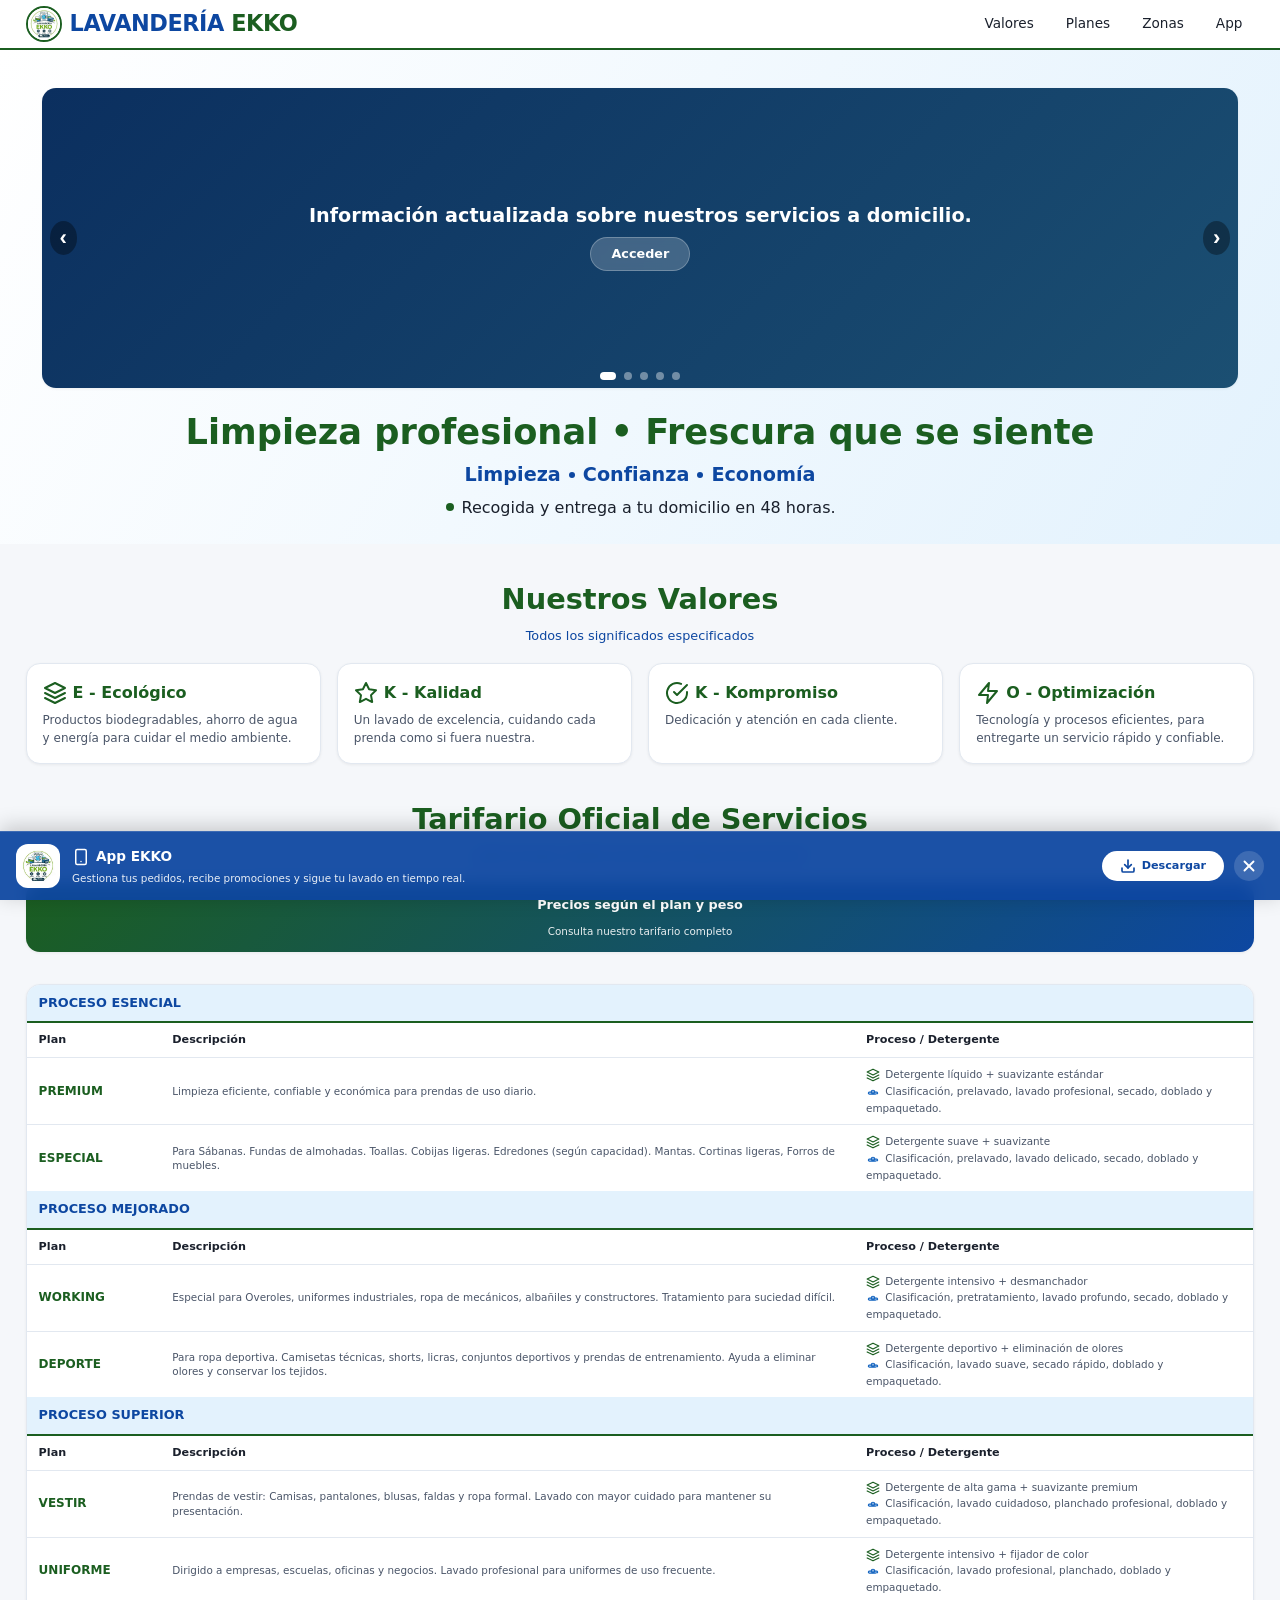
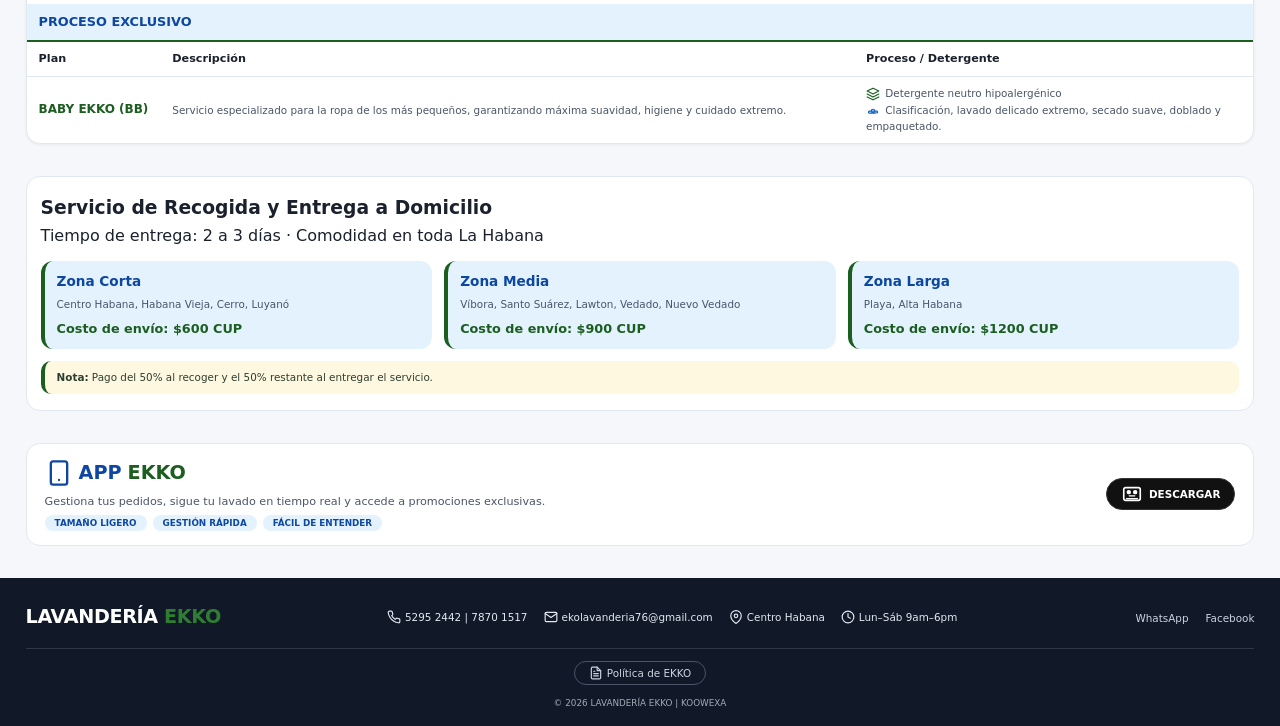
==== commit af2e6e08: "Add files via upload Signed-off-by: koowexa-dev <278492924+koowexa-dev@users.noreply.github.com>" ====
--- a/index.html
+++ b/index.html
@@ -3,27 +3,17 @@
 <head>
     <meta charset="UTF-8" />
     <meta name="viewport" content="width=device-width, initial-scale=1.0, viewport-fit=cover" />
-    <title>Lavandería EKKO · Limpieza profesional eco‑friendly en La Habana</title>
-    
-    <!-- Metadatos básicos -->
+    <title>LAVANDERIA • EKKO</title>
     <meta name="description" content="Lavandería EKKO en La Habana: servicio premium de lavado, secado y planchado a domicilio. Recogida en 24h, entrega en 48h. Productos eco‑friendly, precios justos y atención personalizada." />
     <meta name="keywords" content="lavandería La Habana, lavado de ropa a domicilio, tintorería eco‑friendly, servicio de planchado, recogida y entrega, limpieza profesional, lavandería económica, lavandería premium, EKKO, productos de limpieza, detergentes ecológicos, lavandería cerca de mí, Centro Habana, Vedado, Playa, lavandería para bebé, lavandería en Cuba, servicio de lavandería, lavandería con app, lavandería sostenible, cuidado de prendas, limpieza de sábanas, lavado de uniformes, servicio de lavandería 24 horas" />
     <meta name="author" content="Lavandería EKKO" />
     <meta name="robots" content="index, follow, max-snippet:-1, max-image-preview:large" />
-    <meta name="googlebot" content="index, follow, max-snippet:-1, max-image-preview:large" />
     <meta name="revisit-after" content="3 days" />
     <meta name="language" content="Spanish" />
-    <meta name="dc.title" content="Lavandería EKKO · Limpieza profesional eco‑friendly en La Habana" />
-    <meta name="dc.description" content="Servicio a domicilio con los mejores productos. Ropa limpia, fresca y aromada en 48h. Planes PREMIUM, ESPECIAL y BABY EKKO. ¡App oficial!" />
-    <meta name="dc.language" content="es" />
-    
-    <!-- Georreferenciación -->
     <meta name="geo.region" content="CU-03" />
     <meta name="geo.placename" content="La Habana, Cuba" />
     <meta name="geo.position" content="23.1136;-82.3666" />
     <meta name="ICBM" content="23.1136, -82.3666" />
-    
-    <!-- Open Graph -->
     <meta property="og:title" content="Lavandería EKKO · Limpieza profesional eco‑friendly en La Habana" />
     <meta property="og:description" content="Servicio a domicilio con los mejores productos. Ropa limpia, fresca y aromada en 48h. Planes PREMIUM, ESPECIAL y BABY EKKO. ¡App oficial!" />
     <meta property="og:url" content="https://koowexa-dev.github.io/lavanderia_ekko_website/" />
@@ -37,8 +27,6 @@
     <meta property="og:type" content="website" />
     <meta property="og:site_name" content="Lavandería EKKO" />
     <meta property="og:updated_time" content="2026-07-29T10:00:00+00:00" />
-    
-    <!-- Twitter Card -->
     <meta name="twitter:card" content="summary_large_image" />
     <meta name="twitter:site" content="@LavanderiaEKKO" />
     <meta name="twitter:creator" content="@LavanderiaEKKO" />
@@ -46,179 +34,195 @@
     <meta name="twitter:description" content="Recogida y entrega exprés. Cuidamos tu ropa y el medio ambiente. Descarga la app y obtén promociones exclusivas." />
     <meta name="twitter:image" content="https://github.com/koowexa-dev/lavanderia_ekko_website/raw/refs/heads/main/ekko.jpg" />
     <meta name="twitter:image:alt" content="Logo Lavandería EKKO" />
-    
-    <!-- Enlaces canónicos y alternativos -->
     <link rel="canonical" href="https://koowexa-dev.github.io/lavanderia_ekko_website/" />
     <link rel="alternate" hreflang="es" href="https://koowexa-dev.github.io/lavanderia_ekko_website/" />
-    
-    <!-- Favicons -->
-    <link rel="icon" type="image/webp" sizes="16x16" href="img/favicon.webp" />
-    <link rel="icon" type="image/webp" sizes="32x32" href="img/favicon.webp" />
-    <link rel="icon" type="image/webp" sizes="96x96" href="img/favicon.webp" />
-    <link rel="apple-touch-icon" sizes="180x180" href="img/favicon.webp" />
-    <link rel="mask-icon" href="img/favicon.webp" color="#2E7D32" />
-    <link rel="shortcut icon" href="img/favicon.webp" type="image/x-icon" />
-    
-    <!-- PWA y tema -->
-    <meta name="theme-color" content="#2E7D32" />
-    <meta name="msapplication-TileColor" content="#2E7D32" />
-    <meta name="msapplication-config" content="none" />
+    <link rel="icon" type="image/x-icon" sizes="16x16" href="img/favicon.ico" />
+    <link rel="icon" type="image/x-icon" sizes="32x32" href="img/favicon.ico" />
+    <link rel="icon" type="image/x-icon" sizes="96x96" href="img/favicon.ico" />
+    <link rel="apple-touch-icon" sizes="180x180" href="img/favicon.ico" />
+    <link rel="mask-icon" href="img/favicon.ico" color="#1B5E20" />
+    <link rel="shortcut icon" href="img/favicon.ico" type="image/x-icon" />
+    <meta name="theme-color" content="#1B5E20" />
+    <meta name="msapplication-TileColor" content="#1B5E20" />
     <meta name="apple-mobile-web-app-capable" content="yes" />
     <meta name="mobile-web-app-capable" content="yes" />
     <meta name="apple-mobile-web-app-status-bar-style" content="black-translucent" />
-    
-    <!-- Seguridad y políticas -->
     <meta http-equiv="Content-Security-Policy" content="default-src 'self'; script-src 'self' 'nonce-ekkoNonce' https://apis.google.com; style-src 'self' 'nonce-ekkoNonce' https://fonts.googleapis.com; font-src 'self' https://fonts.gstatic.com; img-src 'self' data: https://github.com; connect-src 'self'; frame-ancestors 'none'; base-uri 'self'; form-action 'self'; object-src 'none';" />
     <meta http-equiv="X-Content-Type-Options" content="nosniff" />
     <meta http-equiv="X-Frame-Options" content="DENY" />
     <meta name="referrer" content="strict-origin-when-cross-origin" />
     <meta name="permissions-policy" content="geolocation=(), camera=(), microphone=(), payment=(), usb=()" />
-    
-    <!-- Preconexión -->
     <link rel="preconnect" href="https://fonts.googleapis.com" />
     <link rel="preconnect" href="https://fonts.gstatic.com" crossorigin />
-    <link href="https://fonts.googleapis.com/css2?family=Inter:opsz,wght@14..32,400;14..32,500;14..32,600;14..32,700&display=swap" rel="stylesheet" />
-    
-    <!-- JSON-LD mejorado -->
+    <link href="https://fonts.googleapis.com/css2?family=Inter:opsz,wght@14..32,400;14..32,500;14..32,600;14..32,700;14..32,800&display=swap" rel="stylesheet" />
     <script type="application/ld+json" nonce="ekkoNonce">
-    {
-        "@context": "https://schema.org",
-        "@type": "DryCleaningOrLaundry",
-        "name": "Lavandería EKKO",
-        "description": "Servicio profesional de lavandería a domicilio en La Habana. Plan BABY EKKO para ropa de bebé.",
-        "url": "https://koowexa-dev.github.io/lavanderia_ekko_website/",
-        "logo": "https://github.com/koowexa-dev/lavanderia_ekko_website/raw/refs/heads/main/ekko.jpg",
-        "telephone": "+5352952442",
-        "priceRange": "$400 - $2000 CUP",
-        "address": {
-            "@type": "PostalAddress",
-            "streetAddress": "Centro Habana",
-            "addressLocality": "La Habana",
-            "addressRegion": "La Habana",
-            "addressCountry": "CU"
-        },
-        "areaServed": {
-            "@type": "City",
-            "name": "La Habana"
-        },
-        "openingHoursSpecification": [{
-            "@type": "OpeningHoursSpecification",
-            "dayOfWeek": ["Monday", "Tuesday", "Wednesday", "Thursday", "Friday", "Saturday"],
-            "opens": "09:00",
-            "closes": "18:00"
-        }],
-        "founder": {
-            "@type": "Person",
-            "name": "Koowexa"
-        },
-        "sameAs": [
-            "https://www.facebook.com/share/1GAw5zsZ1X/",
-            "https://whatsapp.com/channel/0029VbCVdMm89inrbX3WfQ45"
-        ],
-        "aggregateRating": {
-            "@type": "AggregateRating",
-            "ratingValue": "4.8",
-            "reviewCount": "120"
-        },
-        "hasOfferCatalog": {
-            "@type": "OfferCatalog",
-            "name": "Planes de lavandería",
-            "itemListElement": [
-                { "@type": "Offer", "itemOffered": { "@type": "Service", "name": "PREMIUM" } },
-                { "@type": "Offer", "itemOffered": { "@type": "Service", "name": "ESPECIAL" } },
-                { "@type": "Offer", "itemOffered": { "@type": "Service", "name": "WORKING" } },
-                { "@type": "Offer", "itemOffered": { "@type": "Service", "name": "DEPORTE" } },
-                { "@type": "Offer", "itemOffered": { "@type": "Service", "name": "VESTIR" } },
-                { "@type": "Offer", "itemOffered": { "@type": "Service", "name": "UNIFORME" } },
-                { "@type": "Offer", "itemOffered": { "@type": "Service", "name": "BABY EKKO (BB)" } }
-            ]
-        }
-    }
+        {
+            "@context": "https://schema.org",
+            "@type": "DryCleaningOrLaundry",
+            "name": "Lavandería EKKO",
+            "description": "Servicio profesional de lavandería a domicilio en La Habana. Plan BABY EKKO para ropa de bebé.",
+            "url": "https://koowexa-dev.github.io/lavanderia_ekko_website/",
+            "logo": "https://github.com/koowexa-dev/lavanderia_ekko_website/raw/refs/heads/main/ekko.jpg",
+            "telephone": "+5352952442",
+            "priceRange": "$400 - $2000 CUP",
+            "address": {
+                "@type": "PostalAddress",
+                "streetAddress": "Centro Habana",
+                "addressLocality": "La Habana",
+                "addressRegion": "La Habana",
+                "addressCountry": "CU"
+            },
+            "areaServed": {
+                "@type": "City",
+                "name": "La Habana"
+            },
+            "openingHoursSpecification": [{
+                "@type": "OpeningHoursSpecification",
+                "dayOfWeek": ["Monday", "Tuesday", "Wednesday", "Thursday", "Friday", "Saturday"],
+                "opens": "09:00",
+                "closes": "18:00"
+            }],
+            "founder": {
+                "@type": "Person",
+                "name": "Koowexa"
+            },
+            "sameAs": [
+                "https://www.facebook.com/share/1GAw5zsZ1X/",
+                "https://whatsapp.com/channel/0029VbCVdMm89inrbX3WfQ45"
+            ],
+            "aggregateRating": {
+                "@type": "AggregateRating",
+                "ratingValue": "4.8",
+                "reviewCount": "120"
+            },
+            "hasOfferCatalog": {
+                "@type": "OfferCatalog",
+                "name": "Planes de lavandería",
+                "itemListElement": [
+                    { "@type": "Offer", "itemOffered": { "@type": "Service", "name": "PREMIUM" } },
+                    { "@type": "Offer", "itemOffered": { "@type": "Service", "name": "ESPECIAL" } },
+                    { "@type": "Offer", "itemOffered": { "@type": "Service", "name": "WORKING" } },
+                    { "@type": "Offer", "itemOffered": { "@type": "Service", "name": "DEPORTE" } },
+                    { "@type": "Offer", "itemOffered": { "@type": "Service", "name": "VESTIR" } },
+                    { "@type": "Offer", "itemOffered": { "@type": "Service", "name": "UNIFORME" } },
+                    { "@type": "Offer", "itemOffered": { "@type": "Service", "name": "BABY EKKO (BB)" } }
+                ]
+            }
+        }
     </script>
     <script type="application/ld+json" nonce="ekkoNonce">
-    {
-        "@context": "https://schema.org",
-        "@type": "ItemList",
-        "name": "Sitemap Lavandería EKKO",
-        "description": "Índice de secciones principales del sitio web",
-        "itemListElement": [
-            { "@type": "SiteNavigationElement", "position": 1, "name": "Inicio", "url": "https://koowexa-dev.github.io/lavanderia_ekko_website/#inicio" },
-            { "@type": "SiteNavigationElement", "position": 2, "name": "Nuestros Valores", "url": "https://koowexa-dev.github.io/lavanderia_ekko_website/#valores" },
-            { "@type": "SiteNavigationElement", "position": 3, "name": "Planes del Servicio", "url": "https://koowexa-dev.github.io/lavanderia_ekko_website/#planes" },
-            { "@type": "SiteNavigationElement", "position": 4, "name": "Servicio a domicilio", "url": "https://koowexa-dev.github.io/lavanderia_ekko_website/#zonas" },
-            { "@type": "SiteNavigationElement", "position": 5, "name": "App EKKO", "url": "https://koowexa-dev.github.io/lavanderia_ekko_website/#app" }
-        ]
-    }
+        {
+            "@context": "https://schema.org",
+            "@type": "ItemList",
+            "name": "Sitemap Lavandería EKKO",
+            "description": "Índice de secciones principales del sitio web",
+            "itemListElement": [
+                { "@type": "SiteNavigationElement", "position": 1, "name": "Inicio", "url": "https://koowexa-dev.github.io/lavanderia_ekko_website/#inicio" },
+                { "@type": "SiteNavigationElement", "position": 2, "name": "Nuestros Valores", "url": "https://koowexa-dev.github.io/lavanderia_ekko_website/#valores" },
+                { "@type": "SiteNavigationElement", "position": 3, "name": "Planes del Servicio", "url": "https://koowexa-dev.github.io/lavanderia_ekko_website/#planes" },
+                { "@type": "SiteNavigationElement", "position": 4, "name": "Servicio a domicilio", "url": "https://koowexa-dev.github.io/lavanderia_ekko_website/#zonas" },
+                { "@type": "SiteNavigationElement", "position": 5, "name": "App EKKO", "url": "https://koowexa-dev.github.io/lavanderia_ekko_website/#app" }
+            ]
+        }
     </script>
-    
     <style nonce="ekkoNonce">
-        /* ... (mismo CSS de antes, sin cambios) ... */
-        * { margin:0; padding:0; box-sizing:border-box; }
+        *,
+        *::before,
+        *::after {
+            margin: 0;
+            padding: 0;
+            box-sizing: border-box;
+        }
         :root {
-            --verde-eko: #2E7D32;
-            --verde-oscuro-hoja: #1B5E20;
-            --azul-lavanderia: #0D47A1;
-            --azul-claro-agua: #1976D2;
+            --verde-eko: #1B5E20;
+            --verde-claro: #2E7D32;
+            --azul-profundo: #0D47A1;
+            --azul-medio: #1565C0;
             --celeste-suave: #E3F2FD;
             --blanco-puro: #FFFFFF;
             --beige-claro: #FFF8E1;
-            --gris-suave: #E0E0E0;
-            --gris-texto: #212121;
+            --gris-fondo: #F5F7FA;
+            --gris-borde: #E2E8F0;
+            --texto-principal: #1A202C;
+            --texto-secundario: #4A5568;
             --texto-claro: #FAFAFA;
             --font-family: 'Inter', system-ui, -apple-system, sans-serif;
+            --shadow-sm: 0 1px 3px rgba(0, 0, 0, 0.06);
+            --shadow-md: 0 4px 12px rgba(0, 0, 0, 0.08);
+            --radius: 14px;
+            --radius-sm: 8px;
         }
         body {
-            background: var(--celeste-suave);
+            background: var(--gris-fondo);
             font-family: var(--font-family);
-            color: var(--gris-texto);
-            line-height: 1.4;
-            font-size: 0.85rem;
-        }
-        .container { max-width:1280px; margin:0 auto; padding:0 16px; }
+            color: var(--texto-principal);
+            line-height: 1.6;
+            font-size: clamp(0.875rem, 1vw + 0.5rem, 1rem);
+            -webkit-font-smoothing: antialiased;
+            -moz-osx-font-smoothing: grayscale;
+        }
+        .container {
+            max-width: 1280px;
+            margin: 0 auto;
+            padding: 0 clamp(0.75rem, 2vw, 2rem);
+        }
         header {
             background: var(--blanco-puro);
             border-bottom: 2px solid var(--verde-eko);
-            padding: 6px 0;
+            padding: 0.375rem 0;
             position: sticky;
             top: 0;
             z-index: 1000;
+            backdrop-filter: blur(6px);
+            background: rgba(255, 255, 255, 0.92);
         }
         .nav-flex {
             display: flex;
             justify-content: space-between;
             align-items: center;
-            gap: 10px;
+            gap: 0.75rem;
             flex-wrap: wrap;
         }
         .logo-area {
             display: flex;
             align-items: center;
-            gap: 6px;
+            gap: 0.5rem;
         }
         .logo-img {
-            width: 36px;
-            height: 36px;
+            width: 2.25rem;
+            height: 2.25rem;
             object-fit: cover;
             border-radius: 50%;
             border: 2px solid var(--verde-eko);
         }
         .logo-text {
-            font-size: 1.2rem;
+            font-size: clamp(1rem, 2vw, 1.4rem);
             font-weight: 800;
-            color: var(--azul-lavanderia);
-            letter-spacing: -0.3px;
-        }
-        .logo-text span { color: var(--verde-eko); }
+            color: var(--azul-profundo);
+            letter-spacing: -0.02em;
+        }
+        .logo-text span {
+            color: var(--verde-eko);
+        }
         .menu-toggle {
             background: none;
             border: none;
             cursor: pointer;
-            padding: 4px;
+            padding: 0.25rem;
             display: flex;
             align-items: center;
             justify-content: center;
         }
-        .menu-toggle svg { width:28px; height:28px; fill:var(--azul-lavanderia); }
+        .menu-toggle svg {
+            width: 1.75rem;
+            height: 1.75rem;
+            fill: var(--azul-profundo);
+        }
+        .header-right {
+            position: relative;
+            display: flex;
+            align-items: center;
+        }
         .nav-menu {
             display: none;
             flex-direction: column;
@@ -227,37 +231,37 @@
             top: 100%;
             right: 0;
             width: 180px;
-            border: 1px solid var(--gris-suave);
-            border-radius: 6px;
-            box-shadow: 0 4px 10px rgba(0,0,0,0.08);
-            padding: 6px 0;
+            border: 1px solid var(--gris-borde);
+            border-radius: var(--radius-sm);
+            box-shadow: var(--shadow-md);
+            padding: 0.375rem 0;
             z-index: 2000;
         }
-        .nav-menu.open { display: flex; }
+        .nav-menu.open {
+            display: flex;
+        }
         .nav-menu a {
-            padding: 8px 14px;
+            padding: 0.5rem 1rem;
             text-decoration: none;
-            color: var(--gris-texto);
+            color: var(--texto-principal);
             font-weight: 500;
             font-size: 0.8rem;
             transition: background 0.2s;
         }
-        .nav-menu a:hover, .nav-menu a:focus { background: var(--celeste-suave); }
-        .header-right {
-            position: relative;
-            display: flex;
-            align-items: center;
+        .nav-menu a:hover,
+        .nav-menu a:focus {
+            background: var(--celeste-suave);
         }
         .banner-slider {
             width: 100%;
-            aspect-ratio: 4/1;
+            aspect-ratio: 4 / 1;
+            min-height: 140px;
             background: linear-gradient(135deg, #0B2F5F 0%, #1B4F72 100%);
-            border-radius: 16px;
+            border-radius: var(--radius);
             position: relative;
             overflow: hidden;
-            box-shadow: 0 2px 6px rgba(0, 0, 0, 0.12);
-            margin-bottom: 16px;
-            will-change: transform;
+            box-shadow: var(--shadow-sm);
+            margin-bottom: 1rem;
         }
         .banner-slides {
             display: flex;
@@ -271,407 +275,417 @@
             flex-direction: column;
             align-items: center;
             justify-content: center;
-            padding: 16px;
+            padding: 1rem;
             color: white;
             text-align: center;
-            gap: 8px;
+            gap: 0.5rem;
         }
         .banner-slide .slide-texto {
-            font-size: 1.1rem;
+            font-size: clamp(0.9rem, 1.5vw, 1.25rem);
             font-weight: 700;
             line-height: 1.3;
         }
         .banner-slide .slide-boton {
             display: inline-block;
-            background: rgba(255,255,255,0.2);
+            background: rgba(255, 255, 255, 0.2);
             backdrop-filter: blur(4px);
-            padding: 6px 20px;
+            padding: 0.375rem 1.25rem;
             border-radius: 40px;
             color: white;
             font-weight: 600;
             font-size: 0.8rem;
             text-decoration: none;
-            border: 1px solid rgba(255,255,255,0.25);
+            border: 1px solid rgba(255, 255, 255, 0.25);
             transition: background 0.2s;
         }
-        .banner-slide .slide-boton:hover { background: rgba(255,255,255,0.35); }
+        .banner-slide .slide-boton:hover {
+            background: rgba(255, 255, 255, 0.35);
+        }
         .banner-btn {
             position: absolute;
             top: 50%;
             transform: translateY(-50%);
-            background: rgba(0,0,0,0.35);
+            background: rgba(0, 0, 0, 0.35);
             color: white;
             border: none;
             font-size: 1.4rem;
-            padding: 4px 10px;
+            padding: 0.25rem 0.625rem;
             border-radius: 50%;
             cursor: pointer;
             z-index: 10;
             font-weight: bold;
-        }
-        .banner-prev { left: 8px; }
-        .banner-next { right: 8px; }
+            transition: background 0.2s;
+        }
+        .banner-btn:hover {
+            background: rgba(0, 0, 0, 0.55);
+        }
+        .banner-prev {
+            left: 0.5rem;
+        }
+        .banner-next {
+            right: 0.5rem;
+        }
         .banner-dots {
             position: absolute;
-            bottom: 8px;
+            bottom: 0.5rem;
             left: 50%;
             transform: translateX(-50%);
             display: flex;
-            gap: 8px;
+            gap: 0.5rem;
             z-index: 10;
         }
         .banner-dot {
-            width: 8px;
-            height: 8px;
-            background: rgba(255,255,255,0.4);
+            width: 0.5rem;
+            height: 0.5rem;
+            background: rgba(255, 255, 255, 0.4);
             border-radius: 50%;
             cursor: pointer;
-            transition: background 0.3s;
+            transition: background 0.3s, width 0.3s;
         }
         .banner-dot.active {
             background: white;
-            width: 16px;
-            border-radius: 8px;
+            width: 1rem;
+            border-radius: 0.5rem;
         }
         .hero-banner {
             background: linear-gradient(120deg, var(--blanco-puro) 0%, var(--celeste-suave) 100%);
-            padding: 24px 16px 20px;
+            padding: clamp(1.5rem, 3vw, 2.5rem) 1rem clamp(1rem, 2vw, 1.5rem);
             text-align: center;
-            margin-bottom: 20px;
+            margin-bottom: 1.5rem;
         }
         .hero-banner h1 {
-            font-size: 1.6rem;
+            font-size: clamp(1.4rem, 3vw, 2.2rem);
             font-weight: 800;
             color: var(--verde-eko);
         }
         .slogan {
-            font-size: 1rem;
+            font-size: clamp(0.9rem, 1.5vw, 1.2rem);
             font-weight: 600;
-            color: var(--azul-lavanderia);
-            margin-bottom: 4px;
+            color: var(--azul-profundo);
+            margin-bottom: 0.25rem;
+            display: flex;
+            align-items: center;
+            justify-content: center;
+            gap: 0.5rem;
+            flex-wrap: wrap;
+        }
+        .slogan .dot-icon {
+            display: inline-flex;
+            align-items: center;
         }
         .section-title {
             text-align: center;
-            margin: 32px 0 16px;
+            margin: 2rem 0 1rem;
         }
         .section-title h2 {
-            font-size: 1.5rem;
+            font-size: clamp(1.3rem, 2.5vw, 1.8rem);
             color: var(--verde-eko);
             font-weight: 700;
         }
         .section-title p {
-            font-size: 0.8rem;
-            color: var(--azul-lavanderia);
-            margin-top: 4px;
+            font-size: clamp(0.75rem, 1vw, 0.9rem);
+            color: var(--azul-profundo);
+            margin-top: 0.25rem;
         }
         .values-grid {
             display: grid;
-            grid-template-columns: repeat(auto-fit, minmax(220px, 1fr));
-            gap: 16px;
-            margin-bottom: 36px;
+            grid-template-columns: repeat(auto-fit, minmax(200px, 1fr));
+            gap: 1rem;
+            margin-bottom: 2rem;
         }
         .value-card {
             background: var(--blanco-puro);
-            border-radius: 14px;
-            padding: 16px;
-            border: 1px solid var(--gris-suave);
-            box-shadow: 0 1px 2px rgba(0,0,0,0.02);
+            border-radius: var(--radius);
+            padding: 1rem;
+            border: 1px solid var(--gris-borde);
+            box-shadow: var(--shadow-sm);
             display: flex;
             flex-direction: column;
             align-items: flex-start;
+            transition: transform 0.2s, box-shadow 0.2s;
+        }
+        .value-card:hover {
+            transform: translateY(-2px);
+            box-shadow: var(--shadow-md);
         }
         .value-card h3 {
             color: var(--verde-eko);
-            font-size: 1.1rem;
-            margin-bottom: 6px;
-            display: flex;
-            align-items: center;
-            gap: 6px;
+            font-size: clamp(1rem, 1.2vw, 1.15rem);
+            margin-bottom: 0.375rem;
+            display: flex;
+            align-items: center;
+            gap: 0.375rem;
             width: 100%;
         }
-        .value-card h3 svg { flex-shrink: 0; }
+        .value-card h3 svg {
+            flex-shrink: 0;
+        }
         .value-card p {
-            font-size: 0.8rem;
-            color: var(--gris-texto);
-            line-height: 1.4;
+            font-size: clamp(0.75rem, 0.9vw, 0.85rem);
+            color: var(--texto-secundario);
+            line-height: 1.5;
         }
         .table-responsive {
             overflow-x: auto;
-            margin-bottom: 36px;
+            margin-bottom: 2rem;
             background: var(--blanco-puro);
-            border-radius: 14px;
-            border: 1px solid var(--gris-suave);
-            box-shadow: 0 2px 4px rgba(0,0,0,0.04);
+            border-radius: var(--radius);
+            border: 1px solid var(--gris-borde);
+            box-shadow: var(--shadow-sm);
         }
         .table-responsive table {
             width: 100%;
             border-collapse: collapse;
-            font-size: 0.75rem;
-            min-width: 420px;
-        }
-        .table-responsive th, .table-responsive td {
-            padding: 8px 10px;
+            font-size: clamp(0.7rem, 0.8vw, 0.8rem);
+            min-width: 480px;
+        }
+        .table-responsive th,
+        .table-responsive td {
+            padding: 0.5rem 0.75rem;
             text-align: left;
-            border-bottom: 1px solid var(--gris-suave);
+            border-bottom: 1px solid var(--gris-borde);
             vertical-align: middle;
         }
         .table-responsive .cat-header {
             background: var(--celeste-suave);
             font-weight: 700;
-            color: var(--azul-lavanderia);
-            font-size: 0.85rem;
-            padding: 6px 10px;
-        }
-        .table-responsive .cat-header th { border-bottom: 2px solid var(--verde-eko); }
-        .table-responsive tr:last-child td { border-bottom: none; }
+            color: var(--azul-profundo);
+            font-size: clamp(0.8rem, 0.9vw, 0.9rem);
+            padding: 0.375rem 0.75rem;
+        }
+        .table-responsive .cat-header th {
+            border-bottom: 2px solid var(--verde-eko);
+        }
+        .table-responsive tr:last-child td {
+            border-bottom: none;
+        }
         .plan-nombre-tabla {
             font-weight: 700;
             color: var(--verde-eko);
             white-space: nowrap;
-            font-size: 0.8rem;
+            font-size: clamp(0.75rem, 0.9vw, 0.85rem);
         }
         .plan-desc-tabla {
-            color: var(--gris-texto);
-            font-size: 0.7rem;
-            line-height: 1.3;
+            color: var(--texto-secundario);
+            font-size: clamp(0.65rem, 0.75vw, 0.75rem);
+            line-height: 1.4;
         }
         .plan-tech-tabla {
-            font-size: 0.7rem;
-            color: #555;
-            line-height: 1.5;
+            font-size: clamp(0.65rem, 0.75vw, 0.75rem);
+            color: #4A5568;
+            line-height: 1.6;
         }
         .plan-tech-tabla svg {
             vertical-align: middle;
-            margin-right: 2px;
-        }
-        .btn-solicitar-tabla {
-            display: inline-block;
-            background-color: var(--verde-eko);
+            margin-right: 0.125rem;
+        }
+        .price-banner {
+            background: linear-gradient(135deg, var(--verde-eko), var(--azul-profundo));
             color: white;
-            font-weight: 700;
-            font-size: 0.65rem;
-            padding: 3px 12px;
-            border-radius: 30px;
-            text-decoration: none;
-            border: none;
-            cursor: pointer;
-            font-family: var(--font-family);
-            transition: 0.2s;
-            white-space: nowrap;
-        }
-        .btn-solicitar-tabla:hover { background-color: var(--verde-oscuro-hoja); }
-        .price-banner {
-            background: linear-gradient(135deg, var(--verde-eko), var(--azul-lavanderia));
-            color: white;
-            border-radius: 14px;
-            padding: 12px 20px;
-            margin: 0 0 36px 0;
+            border-radius: var(--radius);
+            padding: 0.75rem 1.25rem;
+            margin: 0 0 2rem 0;
             display: flex;
             flex-wrap: wrap;
             align-items: center;
             justify-content: center;
-            gap: 8px;
-            box-shadow: 0 4px 10px rgba(0,0,0,0.08);
-            font-size: 0.85rem;
+            gap: 0.5rem;
+            box-shadow: var(--shadow-sm);
+            font-size: clamp(0.8rem, 1vw, 0.9rem);
             text-align: center;
         }
-        .price-text { font-weight: 600; }
+        .price-text {
+            font-weight: 600;
+        }
         .price-sub {
-            font-size: 0.7rem;
+            font-size: clamp(0.65rem, 0.8vw, 0.75rem);
             opacity: 0.9;
             width: 100%;
         }
-        @media (max-width: 640px) {
-            .price-banner {
-                flex-direction: column;
-                align-items: center;
-                text-align: center;
-                font-size: 0.8rem;
-            }
-            .table-responsive table {
-                font-size: 0.7rem;
-                min-width: 320px;
-            }
-            .table-responsive th, .table-responsive td {
-                padding: 6px 8px;
-            }
-            .plan-nombre-tabla {
-                white-space: normal;
-                font-size: 0.75rem;
-            }
-            .btn-solicitar-tabla {
-                font-size: 0.6rem;
-                padding: 2px 8px;
-            }
-        }
         .delivery-section {
             background: var(--blanco-puro);
-            border-radius: 16px;
-            padding: 16px 14px;
-            margin-bottom: 36px;
-            border: 1px solid var(--gris-suave);
+            border-radius: var(--radius);
+            padding: 1rem 0.875rem;
+            margin-bottom: 2rem;
+            border: 1px solid var(--gris-borde);
         }
         .delivery-grid {
             display: grid;
-            grid-template-columns: repeat(auto-fit, minmax(180px, 1fr));
-            gap: 10px;
-            margin-top: 10px;
+            grid-template-columns: repeat(auto-fit, minmax(160px, 1fr));
+            gap: 0.75rem;
+            margin-top: 0.75rem;
         }
         .zone-card {
             background: var(--celeste-suave);
-            padding: 10px 12px;
+            padding: 0.625rem 0.75rem;
             border-radius: 12px;
             border-left: 4px solid var(--verde-eko);
             display: flex;
             flex-direction: column;
-            gap: 2px;
+            gap: 0.125rem;
         }
         .zone-card h3 {
-            font-size: 0.9rem;
+            font-size: clamp(0.85rem, 1vw, 0.95rem);
             margin: 0;
-            color: var(--azul-lavanderia);
+            color: var(--azul-profundo);
         }
         .zone-card .zone-lugares {
-            font-size: 0.7rem;
-            color: #333;
-            margin: 2px 0;
+            font-size: clamp(0.65rem, 0.75vw, 0.7rem);
+            color: var(--texto-secundario);
+            margin: 0.125rem 0;
         }
         .zone-card .zone-total {
             font-weight: 800;
             color: var(--verde-eko);
-            font-size: 0.9rem;
-            margin-top: 2px;
+            font-size: clamp(0.8rem, 0.9vw, 0.9rem);
+            margin-top: 0.125rem;
         }
         .delivery-note {
             background: var(--beige-claro);
             border-radius: 10px;
-            padding: 8px 12px;
-            margin-top: 12px;
-            font-size: 0.7rem;
+            padding: 0.5rem 0.75rem;
+            margin-top: 0.75rem;
+            font-size: clamp(0.65rem, 0.75vw, 0.7rem);
             border-left: 4px solid var(--verde-eko);
             color: #2c3e2f;
         }
         .app-oficial {
             background: var(--blanco-puro);
-            border-radius: 14px;
-            padding: 14px 18px;
-            margin-bottom: 36px;
-            border: 1px solid var(--gris-suave);
+            border-radius: var(--radius);
+            padding: 0.875rem 1.125rem;
+            margin-bottom: 2rem;
+            border: 1px solid var(--gris-borde);
             display: flex;
             align-items: center;
             justify-content: space-between;
             flex-wrap: wrap;
-            gap: 12px;
+            gap: 0.75rem;
         }
         .app-oficial .app-info {
             display: flex;
             flex-direction: column;
-            gap: 4px;
+            gap: 0.25rem;
             flex: 1;
         }
         .app-oficial .app-info h2 {
-            font-size: 1.1rem;
+            font-size: clamp(1rem, 1.5vw, 1.3rem);
             font-weight: 800;
-            color: var(--azul-lavanderia);
+            color: var(--azul-profundo);
             margin: 0;
-        }
-        .app-oficial .app-info h2 span { color: var(--verde-eko); }
+            display: flex;
+            align-items: center;
+            gap: 0.375rem;
+        }
+        .app-oficial .app-info h2 span {
+            color: var(--verde-eko);
+        }
         .app-oficial .app-info p {
-            font-size: 0.75rem;
-            color: #333;
+            font-size: clamp(0.7rem, 0.8vw, 0.8rem);
+            color: var(--texto-secundario);
             margin: 0;
         }
         .app-oficial .app-buttons {
             display: flex;
-            gap: 10px;
+            gap: 0.625rem;
             align-items: center;
         }
         .app-oficial .btn-store {
             background: #111;
             border-radius: 30px;
-            padding: 4px 14px;
+            padding: 0.25rem 0.875rem;
             color: white;
             font-weight: 600;
             text-decoration: none;
             display: inline-flex;
             align-items: center;
-            gap: 6px;
-            font-size: 0.7rem;
+            gap: 0.375rem;
+            font-size: clamp(0.65rem, 0.75vw, 0.75rem);
             border: 1px solid #333;
             transition: 0.2s;
         }
-        .app-oficial .btn-store:hover { background: #222; }
-        .app-oficial .btn-store svg { flex-shrink: 0; }
+        .app-oficial .btn-store:hover {
+            background: #222;
+        }
         .app-features {
             display: flex;
             flex-wrap: wrap;
-            gap: 6px;
+            gap: 0.375rem;
         }
         .app-features .feature-app {
             background: var(--celeste-suave);
-            padding: 1px 10px;
+            padding: 0.0625rem 0.625rem;
             border-radius: 20px;
-            font-size: 0.6rem;
+            font-size: clamp(0.55rem, 0.6vw, 0.65rem);
             font-weight: 600;
-            color: var(--azul-lavanderia);
+            color: var(--azul-profundo);
         }
         footer {
             background: #111827;
             color: #e2e8f0;
-            padding: 24px 0 16px;
-            margin-top: 24px;
+            padding: 1.5rem 0 1rem;
+            margin-top: 1.5rem;
         }
         .footer-compact {
             display: flex;
             flex-wrap: wrap;
             justify-content: space-between;
             align-items: center;
-            gap: 16px;
-            padding-bottom: 16px;
+            gap: 1rem;
+            padding-bottom: 1rem;
             border-bottom: 1px solid #2d3748;
-            margin-bottom: 12px;
+            margin-bottom: 0.75rem;
         }
         .logo-text-footer {
-            font-size: 1.2rem;
+            font-size: clamp(1rem, 1.5vw, 1.3rem);
             font-weight: 800;
             color: white;
-            letter-spacing: -0.3px;
-        }
-        .logo-text-footer span { color: var(--verde-eko); }
+            letter-spacing: -0.02em;
+        }
+        .logo-text-footer span {
+            color: var(--verde-claro);
+        }
         .footer-contact {
             display: flex;
             flex-wrap: wrap;
-            gap: 16px;
-            align-items: center;
-            font-size: 0.75rem;
+            gap: 0.75rem 1rem;
+            align-items: center;
+            font-size: clamp(0.65rem, 0.75vw, 0.75rem);
         }
         .footer-contact span {
             display: flex;
             align-items: center;
-            gap: 3px;
-        }
-        .footer-contact svg { flex-shrink: 0; }
+            gap: 0.25rem;
+        }
+        .footer-contact svg {
+            flex-shrink: 0;
+        }
         .footer-social a {
             color: #cbd5e0;
             text-decoration: none;
-            margin-left: 12px;
-            font-size: 0.75rem;
-        }
-        .footer-social a:hover { color: white; }
+            margin-left: 0.75rem;
+            font-size: clamp(0.65rem, 0.75vw, 0.75rem);
+            transition: color 0.2s;
+        }
+        .footer-social a:hover {
+            color: white;
+        }
         .footer-politica {
             text-align: center;
-            margin-top: 10px;
+            margin-top: 0.625rem;
         }
         .btn-politica {
             background: transparent;
             border: 1px solid #4a5568;
             color: #cbd5e0;
-            padding: 4px 14px;
+            padding: 0.25rem 0.875rem;
             border-radius: 30px;
-            font-size: 0.7rem;
+            font-size: clamp(0.65rem, 0.75vw, 0.7rem);
             cursor: pointer;
             font-family: var(--font-family);
             transition: 0.2s;
+            display: inline-flex;
+            align-items: center;
+            gap: 0.25rem;
         }
         .btn-politica:hover {
             background: #2d3748;
@@ -679,8 +693,9 @@
         }
         .copyright {
             text-align: center;
-            font-size: 0.65rem;
+            font-size: clamp(0.55rem, 0.6vw, 0.65rem);
             opacity: 0.7;
+            margin-top: 0.5rem;
         }
         .modal {
             display: none;
@@ -690,7 +705,7 @@
             top: 0;
             width: 100%;
             height: 100%;
-            background-color: rgba(0,0,0,0.6);
+            background-color: rgba(0, 0, 0, 0.6);
             justify-content: center;
             align-items: center;
         }
@@ -698,98 +713,231 @@
             background: var(--blanco-puro);
             max-width: 600px;
             width: 90%;
-            padding: 24px;
+            padding: 1.5rem;
             border-radius: 20px;
-            box-shadow: 0 10px 30px rgba(0,0,0,0.25);
+            box-shadow: 0 10px 30px rgba(0, 0, 0, 0.25);
             position: relative;
             max-height: 80vh;
             overflow-y: auto;
-            color: var(--gris-texto);
-            font-size: 0.85rem;
+            color: var(--texto-principal);
+            font-size: clamp(0.8rem, 0.9vw, 0.9rem);
         }
         .modal-contenido h3 {
-            font-size: 1.3rem;
+            font-size: clamp(1.1rem, 1.5vw, 1.3rem);
             color: var(--verde-eko);
-            margin-bottom: 12px;
+            margin-bottom: 0.75rem;
+            display: flex;
+            align-items: center;
+            gap: 0.375rem;
         }
         .modal-contenido ul {
             list-style: none;
             padding: 0;
-            margin: 12px 0;
+            margin: 0.75rem 0;
         }
         .modal-contenido ul li {
-            padding: 6px 0;
-            border-bottom: 1px solid var(--gris-suave);
-            font-size: 0.8rem;
-        }
-        .modal-contenido ul li::before {
-            content: "• ";
-            color: var(--verde-eko);
-            font-weight: bold;
+            padding: 0.375rem 0;
+            border-bottom: 1px solid var(--gris-borde);
+            font-size: clamp(0.75rem, 0.8vw, 0.8rem);
+            display: flex;
+            align-items: flex-start;
+            gap: 0.375rem;
+        }
+        .modal-contenido ul li svg {
+            flex-shrink: 0;
+            margin-top: 0.125rem;
         }
         .modal-contenido .legal-nota-modal {
-            margin-top: 16px;
-            padding: 12px;
+            margin-top: 1rem;
+            padding: 0.75rem;
             background: var(--beige-claro);
             border-radius: 10px;
             border-left: 4px solid var(--verde-eko);
-            font-size: 0.8rem;
+            font-size: clamp(0.75rem, 0.8vw, 0.8rem);
             color: #2c3e2f;
         }
         .modal-cerrar {
             position: absolute;
-            top: 8px;
-            right: 16px;
-            font-size: 1.6rem;
+            top: 0.5rem;
+            right: 1rem;
             cursor: pointer;
-            color: #888;
             background: none;
             border: none;
-        }
-        .modal-cerrar:hover { color: #000; }
-        .icon-inline {
-            display: inline-block;
-            vertical-align: middle;
+            padding: 0.25rem;
+            display: flex;
+            align-items: center;
+            justify-content: center;
+            transition: opacity 0.2s;
+        }
+        .modal-cerrar:hover {
+            opacity: 0.6;
+        }
+        .app-notification-banner {
+            position: fixed;
+            bottom: 0;
+            left: 0;
+            right: 0;
+            z-index: 3000;
+            background: rgba(13, 71, 161, 0.94);
+            backdrop-filter: blur(8px);
+            -webkit-backdrop-filter: blur(8px);
+            color: white;
+            padding: 0.75rem 1rem;
+            display: flex;
+            flex-wrap: wrap;
+            align-items: center;
+            justify-content: space-between;
+            gap: 0.75rem;
+            box-shadow: 0 -4px 20px rgba(0, 0, 0, 0.2);
+            transform: translateY(0);
+            transition: transform 0.4s ease, opacity 0.4s ease;
+            border-top: 1px solid rgba(255, 255, 255, 0.15);
+        }
+        .app-notification-banner.hidden {
+            transform: translateY(120%);
+            opacity: 0;
+            pointer-events: none;
+        }
+        .app-notification-banner .banner-content {
+            display: flex;
+            align-items: center;
+            gap: 0.75rem;
+            flex: 1;
+            min-width: 200px;
+        }
+        .app-notification-banner .banner-icon {
             flex-shrink: 0;
+            width: 2.75rem;
+            height: 2.75rem;
+            background: var(--blanco-puro);
+            border-radius: 12px;
+            display: flex;
+            align-items: center;
+            justify-content: center;
+            padding: 0.25rem;
+        }
+        .app-notification-banner .banner-icon img {
+            width: 100%;
+            height: 100%;
+            object-fit: contain;
+            border-radius: 8px;
+        }
+        .app-notification-banner .banner-text {
+            display: flex;
+            flex-direction: column;
+            gap: 0.125rem;
+        }
+        .app-notification-banner .banner-text strong {
+            font-size: clamp(0.85rem, 1vw, 0.95rem);
+            font-weight: 700;
+            display: flex;
+            align-items: center;
+            gap: 0.375rem;
+        }
+        .app-notification-banner .banner-text span {
+            font-size: clamp(0.65rem, 0.75vw, 0.75rem);
+            opacity: 0.9;
+        }
+        .app-notification-banner .banner-actions {
+            display: flex;
+            align-items: center;
+            gap: 0.625rem;
+            flex-shrink: 0;
+        }
+        .app-notification-banner .btn-download-app {
+            background: var(--blanco-puro);
+            color: var(--azul-profundo);
+            border: none;
+            padding: 0.375rem 1.125rem;
+            border-radius: 40px;
+            font-weight: 700;
+            font-size: clamp(0.7rem, 0.8vw, 0.8rem);
+            cursor: pointer;
+            transition: background 0.2s, transform 0.1s;
+            text-decoration: none;
+            display: inline-flex;
+            align-items: center;
+            gap: 0.375rem;
+            font-family: var(--font-family);
+        }
+        .app-notification-banner .btn-download-app:hover {
+            background: #f0f0f0;
+            transform: scale(1.02);
+        }
+        .app-notification-banner .btn-close-banner {
+            background: rgba(255, 255, 255, 0.15);
+            border: none;
+            color: white;
+            width: 1.875rem;
+            height: 1.875rem;
+            border-radius: 50%;
+            cursor: pointer;
+            display: flex;
+            align-items: center;
+            justify-content: center;
+            transition: background 0.2s;
+            font-family: var(--font-family);
+            line-height: 1;
+            padding: 0;
+        }
+        .app-notification-banner .btn-close-banner:hover {
+            background: rgba(255, 255, 255, 0.3);
         }
         @media (max-width: 640px) {
-            .container { padding: 0 10px; }
-            .hero-banner h1 { font-size: 1.3rem; }
-            .footer-compact {
-                flex-direction: column;
-                align-items: flex-start;
-            }
-            .app-oficial {
+            .app-notification-banner {
                 flex-direction: column;
                 align-items: stretch;
-                text-align: center;
-            }
-            .app-buttons { justify-content: center; }
-            .app-features { justify-content: center; }
-            .values-grid { grid-template-columns: 1fr; }
-            .banner-slider {
-                aspect-ratio: auto;
-                min-height: 120px;
-            }
-            .banner-slide .slide-texto { font-size: 0.9rem; }
-            .banner-slide .slide-boton {
+                padding: 0.75rem;
+            }
+            .app-notification-banner .banner-content {
+                gap: 0.625rem;
+            }
+            .app-notification-banner .banner-actions {
+                justify-content: flex-end;
+                margin-top: 0.25rem;
+            }
+            .app-notification-banner .btn-download-app {
                 font-size: 0.7rem;
-                padding: 4px 14px;
-            }
-            .banner-btn {
-                font-size: 1rem;
-                padding: 2px 8px;
-            }
-            .modal-contenido {
-                padding: 16px;
+                padding: 0.3125rem 0.875rem;
+            }
+        }
+        @media (max-width: 480px) {
+            .app-notification-banner .banner-text strong {
                 font-size: 0.8rem;
             }
-            .delivery-grid { grid-template-columns: 1fr; }
-        }
-        @media (max-width: 480px) {
-            .logo-text { font-size: 1rem; }
-            .section-title h2 { font-size: 1.2rem; }
-            .hero-banner h1 { font-size: 1.1rem; }
+            .app-notification-banner .banner-text span {
+                font-size: 0.65rem;
+            }
+            .values-grid {
+                grid-template-columns: 1fr;
+            }
+            .delivery-grid {
+                grid-template-columns: 1fr;
+            }
+        }
+        @media (min-width: 768px) {
+            .menu-toggle {
+                display: none;
+            }
+            .nav-menu {
+                display: flex !important;
+                flex-direction: row;
+                position: static;
+                width: auto;
+                border: none;
+                box-shadow: none;
+                background: transparent;
+                padding: 0;
+                gap: 0.5rem;
+            }
+            .nav-menu a {
+                padding: 0.375rem 0.75rem;
+                font-size: 0.85rem;
+                border-radius: var(--radius-sm);
+            }
+            .nav-menu a:hover {
+                background: var(--celeste-suave);
+            }
         }
     </style>
 </head>
@@ -797,13 +945,13 @@
     <header role="banner">
         <div class="container nav-flex">
             <div class="logo-area">
-                <img class="logo-img" src="img/favicon.webp" alt="Logo EKKO" loading="lazy" decoding="async" width="36" height="36" />
+                <img class="logo-img" src="img/favicon.ico" alt="Logo EKKO" loading="lazy" decoding="async" width="36" height="36" />
                 <div class="logo-text">LAVANDERÍA <span>EKKO</span></div>
             </div>
             <div class="header-right">
                 <button class="menu-toggle" id="menuToggle" aria-label="Abrir menú de navegación" aria-expanded="false">
                     <svg viewBox="0 0 24 24" width="28" height="28" aria-hidden="true">
-                        <path d="M3 6h18v2H3V6zm0 5h18v2H3v-2zm0 5h18v2H3v-2z"/>
+                        <path d="M3 6h18v2H3V6zm0 5h18v2H3v-2zm0 5h18v2H3v-2z" />
                     </svg>
                 </button>
                 <nav class="nav-menu" id="navMenu" role="navigation" aria-label="Menú principal">
@@ -815,7 +963,6 @@
             </div>
         </div>
     </header>
-
     <main role="main">
         <section id="inicio" aria-labelledby="inicio-heading">
             <div class="hero-banner">
@@ -827,12 +974,30 @@
                         <div class="banner-dots" id="bannerDots" role="tablist"></div>
                     </div>
                     <h1 id="inicio-heading">Limpieza profesional • Frescura que se siente</h1>
-                    <div class="slogan">Limpieza • Confianza • Economía</div>
-                    <p>● Recogida y entrega a tu domicilio en 48 horas.</p>
+                    <div class="slogan">
+                        <span>Limpieza</span>
+                        <span class="dot-icon">
+                            <svg width="6" height="6" viewBox="0 0 6 6" aria-hidden="true">
+                                <circle cx="3" cy="3" r="3" fill="#0D47A1" />
+                            </svg>
+                        </span>
+                        <span>Confianza</span>
+                        <span class="dot-icon">
+                            <svg width="6" height="6" viewBox="0 0 6 6" aria-hidden="true">
+                                <circle cx="3" cy="3" r="3" fill="#0D47A1" />
+                            </svg>
+                        </span>
+                        <span>Economía</span>
+                    </div>
+                    <p style="display:flex;align-items:center;justify-content:center;gap:0.375rem;flex-wrap:wrap;">
+                        <svg width="12" height="12" viewBox="0 0 12 12" aria-hidden="true">
+                            <circle cx="6" cy="6" r="4" fill="#1B5E20" />
+                        </svg>
+                        Recogida y entrega a tu domicilio en 48 horas.
+                    </p>
                 </div>
             </div>
         </section>
-
         <section id="valores" aria-labelledby="valores-heading" class="container">
             <div class="section-title">
                 <h2 id="valores-heading">Nuestros Valores</h2>
@@ -841,7 +1006,7 @@
             <div class="values-grid">
                 <div class="value-card">
                     <h3>
-                        <svg width="24" height="24" viewBox="0 0 24 24" fill="none" stroke="#2E7D32" stroke-width="2" stroke-linecap="round" stroke-linejoin="round" aria-hidden="true">
+                        <svg width="24" height="24" viewBox="0 0 24 24" fill="none" stroke="#1B5E20" stroke-width="2" stroke-linecap="round" stroke-linejoin="round" aria-hidden="true">
                             <path d="M12 2L2 7l10 5 10-5-10-5z"/>
                             <path d="M2 17l10 5 10-5"/>
                             <path d="M2 12l10 5 10-5"/>
@@ -852,7 +1017,7 @@
                 </div>
                 <div class="value-card">
                     <h3>
-                        <svg width="24" height="24" viewBox="0 0 24 24" fill="none" stroke="#2E7D32" stroke-width="2" stroke-linecap="round" stroke-linejoin="round" aria-hidden="true">
+                        <svg width="24" height="24" viewBox="0 0 24 24" fill="none" stroke="#1B5E20" stroke-width="2" stroke-linecap="round" stroke-linejoin="round" aria-hidden="true">
                             <polygon points="12 2 15.09 8.26 22 9.27 17 14.14 18.18 21.02 12 17.77 5.82 21.02 7 14.14 2 9.27 8.91 8.26 12 2"/>
                         </svg>
                         K - Kalidad
@@ -861,7 +1026,7 @@
                 </div>
                 <div class="value-card">
                     <h3>
-                        <svg width="24" height="24" viewBox="0 0 24 24" fill="none" stroke="#2E7D32" stroke-width="2" stroke-linecap="round" stroke-linejoin="round" aria-hidden="true">
+                        <svg width="24" height="24" viewBox="0 0 24 24" fill="none" stroke="#1B5E20" stroke-width="2" stroke-linecap="round" stroke-linejoin="round" aria-hidden="true">
                             <path d="M22 11.08V12a10 10 0 1 1-5.93-9.14"/>
                             <polyline points="22 4 12 14.01 9 11.01"/>
                         </svg>
@@ -871,7 +1036,7 @@
                 </div>
                 <div class="value-card">
                     <h3>
-                        <svg width="24" height="24" viewBox="0 0 24 24" fill="none" stroke="#2E7D32" stroke-width="2" stroke-linecap="round" stroke-linejoin="round" aria-hidden="true">
+                        <svg width="24" height="24" viewBox="0 0 24 24" fill="none" stroke="#1B5E20" stroke-width="2" stroke-linecap="round" stroke-linejoin="round" aria-hidden="true">
                             <polygon points="13 2 3 14 12 14 11 22 21 10 12 10 13 2"/>
                         </svg>
                         O - Optimización
@@ -880,29 +1045,30 @@
                 </div>
             </div>
         </section>
-
         <section id="planes" aria-labelledby="planes-heading" class="container">
             <div class="section-title">
                 <h2 id="planes-heading">Tarifario Oficial de Servicios</h2>
                 <p>¿Qué incluye nuestro proceso de base de servicios?</p>
             </div>
-
             <div class="price-banner">
                 <div class="price-text">Precios según el plan y peso</div>
                 <div class="price-sub">Consulta nuestro tarifario completo</div>
             </div>
-
             <div class="table-responsive" id="planesTableContainer"></div>
         </section>
-
         <section id="zonas" aria-labelledby="zonas-heading" class="container">
             <div class="delivery-section" id="deliverySection"></div>
         </section>
-
         <section id="app" aria-labelledby="app-heading" class="container">
             <div class="app-oficial">
                 <div class="app-info">
-                    <h2 id="app-heading">APP <span>EKKO</span></h2>
+                    <h2 id="app-heading">
+                        <svg width="28" height="28" viewBox="0 0 24 24" fill="none" stroke="#0D47A1" stroke-width="2" stroke-linecap="round" stroke-linejoin="round" aria-hidden="true">
+                            <rect x="5" y="2" width="14" height="20" rx="2" ry="2" />
+                            <line x1="12" y1="18" x2="12.01" y2="18" />
+                        </svg>
+                        APP <span>EKKO</span>
+                    </h2>
                     <p>Gestiona tus pedidos, sigue tu lavado en tiempo real y accede a promociones exclusivas.</p>
                     <div class="app-features">
                         <span class="feature-app">TAMAÑO LIGERO</span>
@@ -925,7 +1091,6 @@
             </div>
         </section>
     </main>
-
     <footer role="contentinfo">
         <div class="container">
             <div class="footer-compact">
@@ -966,7 +1131,7 @@
             </div>
             <div class="footer-politica">
                 <button class="btn-politica" id="btnPolitica">
-                    <svg width="12" height="12" viewBox="0 0 24 24" fill="none" stroke="currentColor" stroke-width="2" stroke-linecap="round" stroke-linejoin="round" aria-hidden="true" style="display:inline-block;vertical-align:middle;margin-right:4px;">
+                    <svg width="14" height="14" viewBox="0 0 24 24" fill="none" stroke="currentColor" stroke-width="2" stroke-linecap="round" stroke-linejoin="round" aria-hidden="true" style="display:inline-block;vertical-align:middle;">
                         <path d="M14 2H6a2 2 0 0 0-2 2v16a2 2 0 0 0 2 2h12a2 2 0 0 0 2-2V8z"/>
                         <polyline points="14 2 14 8 20 8"/>
                         <line x1="16" y1="13" x2="8" y2="13"/>
@@ -979,45 +1144,84 @@
             <div class="copyright">© 2026 LAVANDERÍA EKKO | KOOWEXA</div>
         </div>
     </footer>
-
     <div class="modal" id="modalPolitica" role="dialog" aria-modal="true" aria-labelledby="politica-heading">
         <div class="modal-contenido">
-            <button class="modal-cerrar" id="modalCerrar" aria-label="Cerrar">&times;</button>
-            <h3 id="politica-heading">📋 Política de EKKO</h3>
+            <button class="modal-cerrar" id="modalCerrar" aria-label="Cerrar">
+                <svg width="24" height="24" viewBox="0 0 24 24" fill="none" stroke="currentColor" stroke-width="2" stroke-linecap="round" stroke-linejoin="round" aria-hidden="true">
+                    <line x1="18" y1="6" x2="6" y2="18" />
+                    <line x1="6" y1="6" x2="18" y2="18" />
+                </svg>
+            </button>
+            <h3 id="politica-heading">
+                <svg width="28" height="28" viewBox="0 0 24 24" fill="none" stroke="#1B5E20" stroke-width="2" stroke-linecap="round" stroke-linejoin="round" aria-hidden="true">
+                    <path d="M14 2H6a2 2 0 0 0-2 2v16a2 2 0 0 0 2 2h12a2 2 0 0 0 2-2V8z"/>
+                    <polyline points="14 2 14 8 20 8"/>
+                    <line x1="16" y1="13" x2="8" y2="13"/>
+                    <line x1="16" y1="17" x2="8" y2="17"/>
+                    <polyline points="10 9 9 9 8 9"/>
+                </svg>
+                Política de EKKO
+            </h3>
             <p>En Lavandería EKKO trabajamos con procesos profesionales, productos adecuados y el mayor cuidado para cada prenda. Sin embargo, es importante aclarar lo siguiente:</p>
             <ul>
-                <li>No hacemos magia, hacemos un trabajo profesional.</li>
-                <li>No garantizamos eliminar manchas antiguas, permanentes o daños causados por el uso, tiempo o tratamientos anteriores.</li>
-                <li>Algunas prendas pueden tener desgaste, decoloración, encogimiento o cambios por la calidad del tejido, y estos factores no siempre pueden ser controlados durante el lavado.</li>
-                <li>Recomendamos informar previamente sobre manchas difíciles, prendas delicadas o cuidados especiales.</li>
-                <li>Cada ropa recibe el mejor tratamiento posible según su tipo de tela y condición.</li>
-                <li>Nuestro compromiso es cuidar tu ropa, no prometer resultados imposibles.</li>
+                <li>
+                    <svg width="16" height="16" viewBox="0 0 24 24" fill="none" stroke="#1B5E20" stroke-width="2.5" stroke-linecap="round" stroke-linejoin="round" aria-hidden="true">
+                        <polyline points="20 6 9 17 4 12" />
+                    </svg>
+                    No hacemos magia, hacemos un trabajo profesional.
+                </li>
+                <li>
+                    <svg width="16" height="16" viewBox="0 0 24 24" fill="none" stroke="#1B5E20" stroke-width="2.5" stroke-linecap="round" stroke-linejoin="round" aria-hidden="true">
+                        <polyline points="20 6 9 17 4 12" />
+                    </svg>
+                    No garantizamos eliminar manchas antiguas, permanentes o daños causados por el uso, tiempo o tratamientos anteriores.
+                </li>
+                <li>
+                    <svg width="16" height="16" viewBox="0 0 24 24" fill="none" stroke="#1B5E20" stroke-width="2.5" stroke-linecap="round" stroke-linejoin="round" aria-hidden="true">
+                        <polyline points="20 6 9 17 4 12" />
+                    </svg>
+                    Algunas prendas pueden tener desgaste, decoloración, encogimiento o cambios por la calidad del tejido, y estos factores no siempre pueden ser controlados durante el lavado.
+                </li>
+                <li>
+                    <svg width="16" height="16" viewBox="0 0 24 24" fill="none" stroke="#1B5E20" stroke-width="2.5" stroke-linecap="round" stroke-linejoin="round" aria-hidden="true">
+                        <polyline points="20 6 9 17 4 12" />
+                    </svg>
+                    Recomendamos informar previamente sobre manchas difíciles, prendas delicadas o cuidados especiales.
+                </li>
+                <li>
+                    <svg width="16" height="16" viewBox="0 0 24 24" fill="none" stroke="#1B5E20" stroke-width="2.5" stroke-linecap="round" stroke-linejoin="round" aria-hidden="true">
+                        <polyline points="20 6 9 17 4 12" />
+                    </svg>
+                    Cada ropa recibe el mejor tratamiento posible según su tipo de tela y condición.
+                </li>
+                <li>
+                    <svg width="16" height="16" viewBox="0 0 24 24" fill="none" stroke="#1B5E20" stroke-width="2.5" stroke-linecap="round" stroke-linejoin="round" aria-hidden="true">
+                        <polyline points="20 6 9 17 4 12" />
+                    </svg>
+                    Nuestro compromiso es cuidar tu ropa, no prometer resultados imposibles.
+                </li>
             </ul>
             <div class="legal-nota-modal">
                 <strong>Nota legal:</strong> La validez oficial de la orden queda respaldada por una firma digital. Para que el servicio sea legal, el cliente debe registrar su número de carnet de identidad.
             </div>
         </div>
     </div>
-
     <script nonce="ekkoNonce">
         document.addEventListener('DOMContentLoaded', function() {
-            // --- PWA: Manifest dinámico (Blob URL) ---
             const manifest = {
                 name: "Lavandería EKKO",
                 short_name: "EKKO",
                 description: "Limpieza profesional eco-friendly en La Habana",
                 start_url: "https://koowexa-dev.github.io/lavanderia_ekko_website/",
                 display: "standalone",
-                background_color: "#2E7D32",
-                theme_color: "#2E7D32",
-                icons: [
-                    {
-                        src: "img/favicon.webp",
-                        sizes: "512x512",
-                        type: "image/webp",
-                        purpose: "any maskable"
-                    }
-                ]
+                background_color: "#1B5E20",
+                theme_color: "#1B5E20",
+                icons: [{
+                    src: "img/favicon.ico",
+                    sizes: "512x512",
+                    type: "image/x-icon",
+                    purpose: "any maskable"
+                }]
             };
             try {
                 const blob = new Blob([JSON.stringify(manifest)], { type: 'application/json' });
@@ -1026,89 +1230,144 @@
                 link.rel = 'manifest';
                 link.href = manifestURL;
                 document.head.appendChild(link);
-            } catch (e) {
-                console.warn('Manifest PWA no generado:', e);
-            }
-
-            // --- Evento beforeinstallprompt ---
-            let deferredPrompt;
-            window.addEventListener('beforeinstallprompt', (e) => {
+            } catch (_) {}
+            window.addEventListener('beforeinstallprompt', function(e) {
                 e.preventDefault();
-                deferredPrompt = e;
-                console.log('PWA instalable disponible.');
             });
-
-            // --- Datos de planes (sin precios ni kilos) ---
-            const planesData = [
-                // PROCESO ESENCIAL
-                {
-                    id: "PREMIUM",
-                    nombre: "PREMIUM",
-                    categoria: "PROCESO ESENCIAL",
-                    descripcion: "Limpieza eficiente, confiable y económica para prendas de uso diario.",
-                    detergente: "Detergente líquido + suavizante estándar",
-                    proceso: "Clasificación, prelavado, lavado profesional, secado, doblado y empaquetado."
-                },
-                {
-                    id: "ESPECIAL",
-                    nombre: "ESPECIAL",
-                    categoria: "PROCESO ESENCIAL",
-                    descripcion: "Para Sábanas. Fundas de almohadas. Toallas. Cobijas ligeras. Edredones (según capacidad). Mantas. Cortinas ligeras, Forros de muebles.",
-                    detergente: "Detergente suave + suavizante",
-                    proceso: "Clasificación, prelavado, lavado delicado, secado, doblado y empaquetado."
-                },
-                // PROCESO MEJORADO
-                {
-                    id: "WORKING",
-                    nombre: "WORKING",
-                    categoria: "PROCESO MEJORADO",
-                    descripcion: "Especial para Overoles, uniformes industriales, ropa de mecánicos, albañiles y constructores. Tratamiento para suciedad difícil.",
-                    detergente: "Detergente intensivo + desmanchador",
-                    proceso: "Clasificación, pretratamiento, lavado profundo, secado, doblado y empaquetado."
-                },
-                {
-                    id: "DEPORTE",
-                    nombre: "DEPORTE",
-                    categoria: "PROCESO MEJORADO",
-                    descripcion: "Para ropa deportiva. Camisetas técnicas, shorts, licras, conjuntos deportivos y prendas de entrenamiento. Ayuda a eliminar olores y conservar los tejidos.",
-                    detergente: "Detergente deportivo + eliminación de olores",
-                    proceso: "Clasificación, lavado suave, secado rápido, doblado y empaquetado."
-                },
-                // PROCESO SUPERIOR
-                {
-                    id: "VESTIR",
-                    nombre: "VESTIR",
-                    categoria: "PROCESO SUPERIOR",
-                    descripcion: "Prendas de vestir: Camisas, pantalones, blusas, faldas y ropa formal. Lavado con mayor cuidado para mantener su presentación.",
-                    detergente: "Detergente de alta gama + suavizante premium",
-                    proceso: "Clasificación, lavado cuidadoso, planchado profesional, doblado y empaquetado."
-                },
-                {
-                    id: "UNIFORME",
-                    nombre: "UNIFORME",
-                    categoria: "PROCESO SUPERIOR",
-                    descripcion: "Dirigido a empresas, escuelas, oficinas y negocios. Lavado profesional para uniformes de uso frecuente.",
-                    detergente: "Detergente intensivo + fijador de color",
-                    proceso: "Clasificación, lavado profesional, planchado, doblado y empaquetado."
-                },
-                // PROCESO EXCLUSIVO
-                {
-                    id: "BABY_EKKO",
-                    nombre: "BABY EKKO (BB)",
-                    categoria: "PROCESO EXCLUSIVO",
-                    descripcion: "Servicio especializado para la ropa de los más pequeños, garantizando máxima suavidad, higiene y cuidado extremo.",
-                    detergente: "Detergente neutro hipoalergénico",
-                    proceso: "Clasificación, lavado delicado extremo, secado suave, doblado y empaquetado."
+            (function() {
+                const BANNER_KEY = 'ekkoAppBannerClosed';
+                const BANNER_TIMESTAMP_KEY = 'ekkoAppBannerTimestamp';
+                const DAYS_TO_REMIND = 7;
+
+                function shouldShowBanner() {
+                    const closed = localStorage.getItem(BANNER_KEY);
+                    if (!closed) return true;
+                    const timestamp = parseInt(localStorage.getItem(BANNER_TIMESTAMP_KEY) || '0', 10);
+                    const now = Date.now();
+                    const diffDays = (now - timestamp) / (1000 * 60 * 60 * 24);
+                    return diffDays >= DAYS_TO_REMIND;
                 }
-            ];
-
-            // Zonas con nuevos precios
+
+                function markBannerClosed() {
+                    localStorage.setItem(BANNER_KEY, 'true');
+                    localStorage.setItem(BANNER_TIMESTAMP_KEY, String(Date.now()));
+                }
+
+                function markBannerDownloaded() {
+                    localStorage.setItem(BANNER_KEY, 'true');
+                    localStorage.setItem(BANNER_TIMESTAMP_KEY, String(Date.now()));
+                }
+
+                function createBanner() {
+                    const banner = document.createElement('div');
+                    banner.className = 'app-notification-banner';
+                    banner.id = 'appNotificationBanner';
+                    banner.innerHTML = `
+                        <div class="banner-content">
+                            <div class="banner-icon">
+                                <img src="img/favicon.ico" alt="App EKKO" width="44" height="44" loading="lazy" />
+                            </div>
+                            <div class="banner-text">
+                                <strong>
+                                    <svg width="18" height="18" viewBox="0 0 24 24" fill="none" stroke="currentColor" stroke-width="2" stroke-linecap="round" stroke-linejoin="round" aria-hidden="true">
+                                        <rect x="5" y="2" width="14" height="20" rx="2" ry="2" />
+                                        <line x1="12" y1="18" x2="12.01" y2="18" />
+                                    </svg>
+                                    App EKKO
+                                </strong>
+                                <span>Gestiona tus pedidos, recibe promociones y sigue tu lavado en tiempo real.</span>
+                            </div>
+                        </div>
+                        <div class="banner-actions">
+                            <a href="https://apk.e-droid.net/apk/app4135383-yaxmku.apk?v=2" target="_blank" rel="noopener noreferrer" class="btn-download-app" id="bannerDownloadBtn">
+                                <svg width="16" height="16" viewBox="0 0 24 24" fill="none" stroke="currentColor" stroke-width="2.5" stroke-linecap="round" stroke-linejoin="round" style="display:inline-block;vertical-align:middle;">
+                                    <path d="M21 15v4a2 2 0 0 1-2 2H5a2 2 0 0 1-2-2v-4"/>
+                                    <polyline points="7 10 12 15 17 10"/>
+                                    <line x1="12" y1="15" x2="12" y2="3"/>
+                                </svg>
+                                Descargar
+                            </a>
+                            <button class="btn-close-banner" id="bannerCloseBtn" aria-label="Cerrar banner">
+                                <svg width="18" height="18" viewBox="0 0 24 24" fill="none" stroke="currentColor" stroke-width="2.5" stroke-linecap="round" stroke-linejoin="round" aria-hidden="true">
+                                    <line x1="18" y1="6" x2="6" y2="18" />
+                                    <line x1="6" y1="6" x2="18" y2="18" />
+                                </svg>
+                            </button>
+                        </div>
+                    `;
+                    document.body.appendChild(banner);
+                    document.getElementById('bannerCloseBtn').addEventListener('click', function() {
+                        banner.classList.add('hidden');
+                        markBannerClosed();
+                        setTimeout(() => { banner.remove(); }, 500);
+                    });
+                    document.getElementById('bannerDownloadBtn').addEventListener('click', function() {
+                        markBannerDownloaded();
+                        setTimeout(() => {
+                            banner.classList.add('hidden');
+                            setTimeout(() => { banner.remove(); }, 500);
+                        }, 5000);
+                    });
+                }
+                if (shouldShowBanner()) {
+                    createBanner();
+                }
+            })();
+            const planesData = [{
+                id: "PREMIUM",
+                nombre: "PREMIUM",
+                categoria: "PROCESO ESENCIAL",
+                descripcion: "Limpieza eficiente, confiable y económica para prendas de uso diario.",
+                detergente: "Detergente líquido + suavizante estándar",
+                proceso: "Clasificación, prelavado, lavado profesional, secado, doblado y empaquetado."
+            }, {
+                id: "ESPECIAL",
+                nombre: "ESPECIAL",
+                categoria: "PROCESO ESENCIAL",
+                descripcion: "Para Sábanas. Fundas de almohadas. Toallas. Cobijas ligeras. Edredones (según capacidad). Mantas. Cortinas ligeras, Forros de muebles.",
+                detergente: "Detergente suave + suavizante",
+                proceso: "Clasificación, prelavado, lavado delicado, secado, doblado y empaquetado."
+            }, {
+                id: "WORKING",
+                nombre: "WORKING",
+                categoria: "PROCESO MEJORADO",
+                descripcion: "Especial para Overoles, uniformes industriales, ropa de mecánicos, albañiles y constructores. Tratamiento para suciedad difícil.",
+                detergente: "Detergente intensivo + desmanchador",
+                proceso: "Clasificación, pretratamiento, lavado profundo, secado, doblado y empaquetado."
+            }, {
+                id: "DEPORTE",
+                nombre: "DEPORTE",
+                categoria: "PROCESO MEJORADO",
+                descripcion: "Para ropa deportiva. Camisetas técnicas, shorts, licras, conjuntos deportivos y prendas de entrenamiento. Ayuda a eliminar olores y conservar los tejidos.",
+                detergente: "Detergente deportivo + eliminación de olores",
+                proceso: "Clasificación, lavado suave, secado rápido, doblado y empaquetado."
+            }, {
+                id: "VESTIR",
+                nombre: "VESTIR",
+                categoria: "PROCESO SUPERIOR",
+                descripcion: "Prendas de vestir: Camisas, pantalones, blusas, faldas y ropa formal. Lavado con mayor cuidado para mantener su presentación.",
+                detergente: "Detergente de alta gama + suavizante premium",
+                proceso: "Clasificación, lavado cuidadoso, planchado profesional, doblado y empaquetado."
+            }, {
+                id: "UNIFORME",
+                nombre: "UNIFORME",
+                categoria: "PROCESO SUPERIOR",
+                descripcion: "Dirigido a empresas, escuelas, oficinas y negocios. Lavado profesional para uniformes de uso frecuente.",
+                detergente: "Detergente intensivo + fijador de color",
+                proceso: "Clasificación, lavado profesional, planchado, doblado y empaquetado."
+            }, {
+                id: "BABY_EKKO",
+                nombre: "BABY EKKO (BB)",
+                categoria: "PROCESO EXCLUSIVO",
+                descripcion: "Servicio especializado para la ropa de los más pequeños, garantizando máxima suavidad, higiene y cuidado extremo.",
+                detergente: "Detergente neutro hipoalergénico",
+                proceso: "Clasificación, lavado delicado extremo, secado suave, doblado y empaquetado."
+            }];
             const zonas = [
                 { nombre: "Zona Corta", lugares: "Centro Habana, Habana Vieja, Cerro, Luyanó", total: "600" },
                 { nombre: "Zona Media", lugares: "Víbora, Santo Suárez, Lawton, Vedado, Nuevo Vedado", total: "900" },
                 { nombre: "Zona Larga", lugares: "Playa, Alta Habana", total: "1200" }
             ];
-
             const slidesBanner = [
                 { texto: "Información actualizada sobre nuestros servicios a domicilio.", boton: "Acceder", url: "https://chat.whatsapp.com/Ccj7FNmjpMj086PtyxfvlX" },
                 { texto: "Beneficios exclusivos para nuestros clientes más fieles.", boton: "Acceder", url: "https://chat.whatsapp.com/ClNkwhc09J750oP6dlC5A3" },
@@ -1121,39 +1380,34 @@
                 const container = document.getElementById('planesTableContainer');
                 if (!container) return;
                 const categorias = [...new Set(planesData.map(p => p.categoria))];
-                let html = '<table><thead>';
+                let html = '<table>';
                 categorias.forEach(cat => {
                     const planesCat = planesData.filter(p => p.categoria === cat);
-                    html += `<tr class="cat-header"><th colspan="4">${cat}</th></tr>`;
-                    html += `<tr><th>Plan</th><th>Descripción</th><th>Proceso / Detergente</th><th>Acción</th></tr>`;
+                    html += `<thead><tr class="cat-header"><th colspan="3">${cat}</th></tr>`;
+                    html += `<tr><th>Plan</th><th>Descripción</th><th>Proceso / Detergente</th></tr></thead><tbody>`;
                     planesCat.forEach(p => {
                         html += `<tr>
                             <td class="plan-nombre-tabla">${p.nombre}</td>
                             <td class="plan-desc-tabla">${p.descripcion}</td>
                             <td class="plan-tech-tabla">
-                                <svg width="14" height="14" viewBox="0 0 24 24" fill="none" stroke="#2E7D32" stroke-width="2" stroke-linecap="round" stroke-linejoin="round" aria-hidden="true">
+                                <svg width="14" height="14" viewBox="0 0 24 24" fill="none" stroke="#1B5E20" stroke-width="2" stroke-linecap="round" stroke-linejoin="round" aria-hidden="true">
                                     <path d="M12 2L2 7l10 5 10-5-10-5z"/>
                                     <path d="M2 17l10 5 10-5"/>
                                     <path d="M2 12l10 5 10-5"/>
                                 </svg>
                                 ${p.detergente}<br>
-                                <svg width="14" height="14" viewBox="0 0 24 24" fill="none" stroke="#1976D2" stroke-width="2" stroke-linecap="round" stroke-linejoin="round" aria-hidden="true">
+                                <svg width="14" height="14" viewBox="0 0 24 24" fill="none" stroke="#1565C0" stroke-width="2" stroke-linecap="round" stroke-linejoin="round" aria-hidden="true">
                                     <circle cx="12" cy="12" r="3"/>
                                     <path d="M19.4 15a1.65 1.65 0 0 0 .33-1.82 1.65 1.65 0 0 0-1.51-1H5.78a1.65 1.65 0 0 0-1.51 1 1.65 1.65 0 0 0 .33 1.82l.07.08a1.65 1.65 0 0 0 1.18.44h10.2a1.65 1.65 0 0 0 1.18-.44l.07-.08z"/>
                                 </svg>
                                 ${p.proceso}
                             </td>
-                            <td><button class="btn-solicitar-tabla" data-plan="${p.id}">📲 Solicitar</button></td>
                         </tr>`;
                     });
+                    html += '</tbody>';
                 });
-                html += '</thead></table>';
+                html += '</table>';
                 container.innerHTML = html;
-                container.querySelectorAll('.btn-solicitar-tabla').forEach(btn => {
-                    btn.addEventListener('click', function() {
-                        document.getElementById('app')?.scrollIntoView({ behavior: 'smooth', block: 'start' });
-                    });
-                });
             }
 
             function renderZonas() {
@@ -1161,8 +1415,8 @@
                 if (!section) return;
                 let html = `
                     <div style="text-align:center;">
-                        <h3 style="color: var(--verde-eko); margin:0; font-size:1.1rem;">Servicio de Recogida y Entrega a Domicilio</h3>
-                        <p style="margin:2px 0 6px; font-size:0.8rem;">Tiempo de entrega: 2 a 3 días · Comodidad en toda La Habana</p>
+                        <h3 style="color: var(--verde-eko); margin:0; font-size:clamp(1rem, 1.2vw, 1.1rem);">Servicio de Recogida y Entrega a Domicilio</h3>
+                        <p style="margin:0.125rem 0 0.375rem; font-size:clamp(0.7rem, 0.8vw, 0.8rem);">Tiempo de entrega: 2 a 3 días · Comodidad en toda La Habana</p>
                     </div>
                     <div class="delivery-grid">
                 `;
@@ -1184,7 +1438,6 @@
                 section.innerHTML = html;
             }
 
-            // Banner rotativo
             let currentBannerIndex = 0;
             const totalBannerSlides = slidesBanner.length;
             let bannerInterval;
@@ -1228,15 +1481,16 @@
             }
 
             function nextBannerSlide() { goToBannerSlide(currentBannerIndex + 1); }
+
             function prevBannerSlide() { goToBannerSlide(currentBannerIndex - 1); }
 
             function startBannerAuto() {
                 clearInterval(bannerInterval);
                 bannerInterval = setInterval(nextBannerSlide, 4000);
             }
+
             function stopBannerAuto() { clearInterval(bannerInterval); }
 
-            // Menú móvil
             const menuToggle = document.getElementById('menuToggle');
             const navMenu = document.getElementById('navMenu');
             if (menuToggle && navMenu) {
@@ -1258,7 +1512,6 @@
                 });
             }
 
-            // Controles del banner
             const bannerPrev = document.getElementById('bannerPrev');
             const bannerNext = document.getElementById('bannerNext');
             if (bannerPrev && bannerNext) {
@@ -1279,7 +1532,6 @@
                 }
             }
 
-            // Modal de política
             const modalPolitica = document.getElementById('modalPolitica');
             const btnPolitica = document.getElementById('btnPolitica');
             const cerrarPolitica = document.getElementById('modalCerrar');
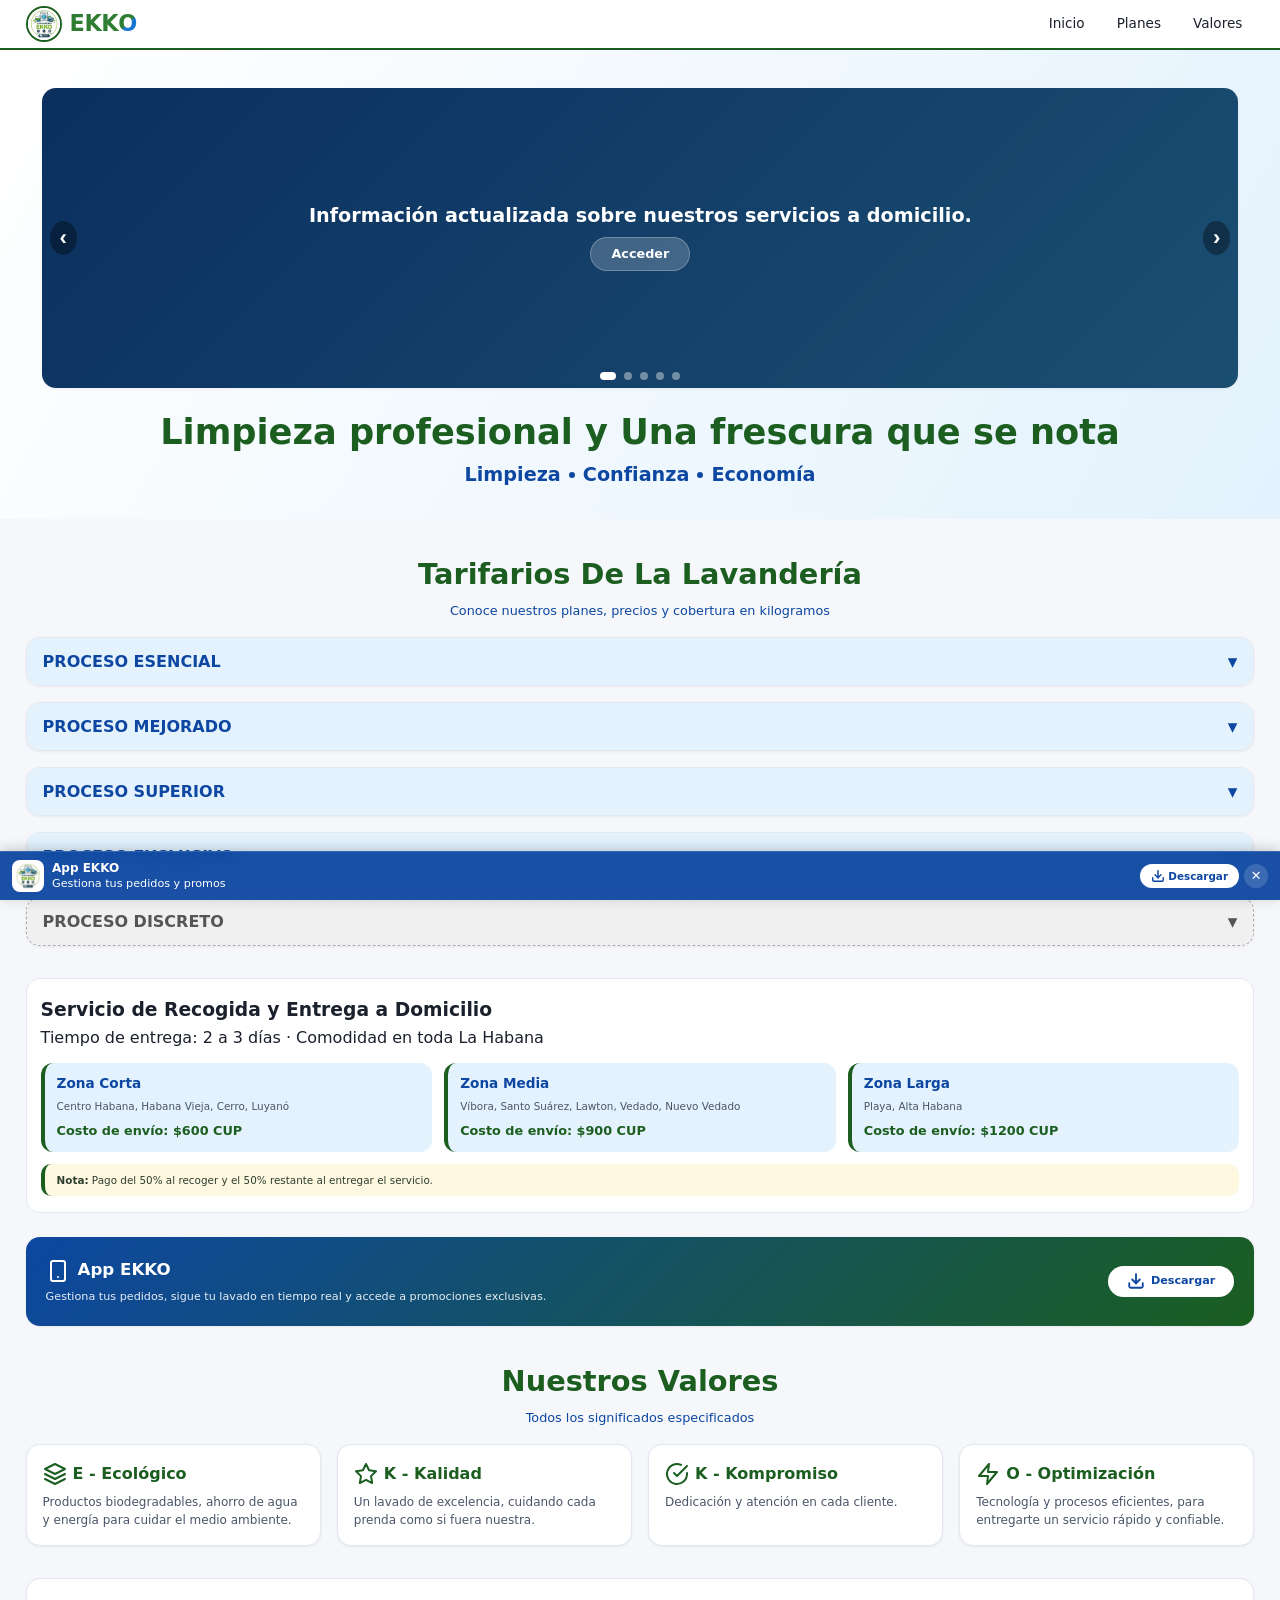
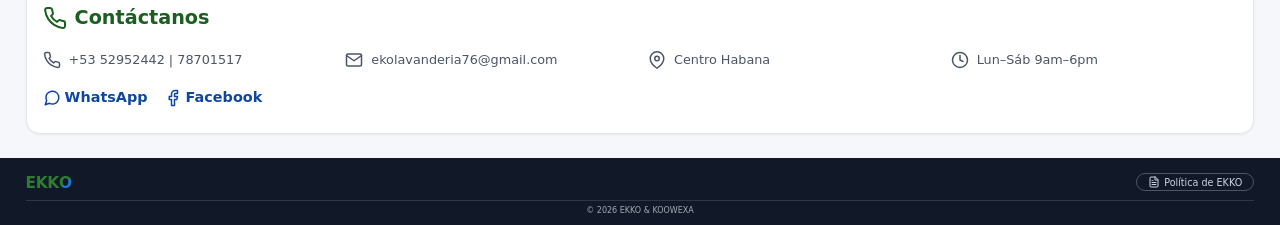
==== commit ca1b5994: "Add files via upload Signed-off-by: koowexa-dev <278492924+koowexa-dev@users.noreply.github.com>" ====
--- a/index.html
+++ b/index.html
@@ -3,7 +3,7 @@
 <head>
     <meta charset="UTF-8" />
     <meta name="viewport" content="width=device-width, initial-scale=1.0, viewport-fit=cover" />
-    <title>LAVANDERIA • EKKO</title>
+    <title>EKKO</title>
     <meta name="description" content="Lavandería EKKO en La Habana: servicio premium de lavado, secado y planchado a domicilio. Recogida en 24h, entrega en 48h. Productos eco‑friendly, precios justos y atención personalizada." />
     <meta name="keywords" content="lavandería La Habana, lavado de ropa a domicilio, tintorería eco‑friendly, servicio de planchado, recogida y entrega, limpieza profesional, lavandería económica, lavandería premium, EKKO, productos de limpieza, detergentes ecológicos, lavandería cerca de mí, Centro Habana, Vedado, Playa, lavandería para bebé, lavandería en Cuba, servicio de lavandería, lavandería con app, lavandería sostenible, cuidado de prendas, limpieza de sábanas, lavado de uniformes, servicio de lavandería 24 horas" />
     <meta name="author" content="Lavandería EKKO" />
@@ -14,7 +14,7 @@
     <meta name="geo.placename" content="La Habana, Cuba" />
     <meta name="geo.position" content="23.1136;-82.3666" />
     <meta name="ICBM" content="23.1136, -82.3666" />
-    <meta property="og:title" content="Lavandería EKKO · Limpieza profesional eco‑friendly en La Habana" />
+    <meta property="og:title" content="EKKO · Limpieza profesional eco‑friendly en La Habana" />
     <meta property="og:description" content="Servicio a domicilio con los mejores productos. Ropa limpia, fresca y aromada en 48h. Planes PREMIUM, ESPECIAL y BABY EKKO. ¡App oficial!" />
     <meta property="og:url" content="https://koowexa-dev.github.io/lavanderia_ekko_website/" />
     <meta property="og:image" content="https://github.com/koowexa-dev/lavanderia_ekko_website/raw/refs/heads/main/ekko.jpg" />
@@ -25,12 +25,12 @@
     <meta property="og:image:type" content="image/jpeg" />
     <meta property="og:locale" content="es_ES" />
     <meta property="og:type" content="website" />
-    <meta property="og:site_name" content="Lavandería EKKO" />
+    <meta property="og:site_name" content="EKKO" />
     <meta property="og:updated_time" content="2026-07-29T10:00:00+00:00" />
     <meta name="twitter:card" content="summary_large_image" />
     <meta name="twitter:site" content="@LavanderiaEKKO" />
     <meta name="twitter:creator" content="@LavanderiaEKKO" />
-    <meta name="twitter:title" content="Lavandería EKKO · Servicio de lavandería a domicilio en La Habana" />
+    <meta name="twitter:title" content="EKKO · Servicio de lavandería a domicilio en La Habana" />
     <meta name="twitter:description" content="Recogida y entrega exprés. Cuidamos tu ropa y el medio ambiente. Descarga la app y obtén promociones exclusivas." />
     <meta name="twitter:image" content="https://github.com/koowexa-dev/lavanderia_ekko_website/raw/refs/heads/main/ekko.jpg" />
     <meta name="twitter:image:alt" content="Logo Lavandería EKKO" />
@@ -105,7 +105,8 @@
                     { "@type": "Offer", "itemOffered": { "@type": "Service", "name": "DEPORTE" } },
                     { "@type": "Offer", "itemOffered": { "@type": "Service", "name": "VESTIR" } },
                     { "@type": "Offer", "itemOffered": { "@type": "Service", "name": "UNIFORME" } },
-                    { "@type": "Offer", "itemOffered": { "@type": "Service", "name": "BABY EKKO (BB)" } }
+                    { "@type": "Offer", "itemOffered": { "@type": "Service", "name": "BABY EKKO (BB)" } },
+                    { "@type": "Offer", "itemOffered": { "@type": "Service", "name": "ÍNTIMO (Opcional)" } }
                 ]
             }
         }
@@ -118,10 +119,8 @@
             "description": "Índice de secciones principales del sitio web",
             "itemListElement": [
                 { "@type": "SiteNavigationElement", "position": 1, "name": "Inicio", "url": "https://koowexa-dev.github.io/lavanderia_ekko_website/#inicio" },
-                { "@type": "SiteNavigationElement", "position": 2, "name": "Nuestros Valores", "url": "https://koowexa-dev.github.io/lavanderia_ekko_website/#valores" },
-                { "@type": "SiteNavigationElement", "position": 3, "name": "Planes del Servicio", "url": "https://koowexa-dev.github.io/lavanderia_ekko_website/#planes" },
-                { "@type": "SiteNavigationElement", "position": 4, "name": "Servicio a domicilio", "url": "https://koowexa-dev.github.io/lavanderia_ekko_website/#zonas" },
-                { "@type": "SiteNavigationElement", "position": 5, "name": "App EKKO", "url": "https://koowexa-dev.github.io/lavanderia_ekko_website/#app" }
+                { "@type": "SiteNavigationElement", "position": 2, "name": "Planes", "url": "https://koowexa-dev.github.io/lavanderia_ekko_website/#planes" },
+                { "@type": "SiteNavigationElement", "position": 3, "name": "Valores", "url": "https://koowexa-dev.github.io/lavanderia_ekko_website/#valores" }
             ]
         }
     </script>
@@ -198,11 +197,17 @@
         .logo-text {
             font-size: clamp(1rem, 2vw, 1.4rem);
             font-weight: 800;
-            color: var(--azul-profundo);
             letter-spacing: -0.02em;
         }
-        .logo-text span {
-            color: var(--verde-eko);
+        .ekko-brand {
+            color: #2E7D32;
+        }
+        .o-special {
+            background: linear-gradient(135deg, #2E7D32 50%, #1976D2 50%);
+            -webkit-background-clip: text;
+            background-clip: text;
+            color: transparent;
+            display: inline-block;
         }
         .menu-toggle {
             background: none;
@@ -387,6 +392,8 @@
             color: var(--azul-profundo);
             margin-top: 0.25rem;
         }
+
+        /* Tarjetas de valores */
         .values-grid {
             display: grid;
             grid-template-columns: repeat(auto-fit, minmax(200px, 1fr));
@@ -425,88 +432,180 @@
             color: var(--texto-secundario);
             line-height: 1.5;
         }
-        .table-responsive {
-            overflow-x: auto;
-            margin-bottom: 2rem;
+
+        /* Contacto en valores */
+        .contact-section {
+            margin-top: 2rem;
+            padding: 1.5rem 1rem;
             background: var(--blanco-puro);
             border-radius: var(--radius);
             border: 1px solid var(--gris-borde);
             box-shadow: var(--shadow-sm);
         }
-        .table-responsive table {
+        .contact-section h3 {
+            font-size: clamp(1.1rem, 1.5vw, 1.3rem);
+            color: var(--verde-eko);
+            margin-bottom: 1rem;
+            display: flex;
+            align-items: center;
+            gap: 0.5rem;
+        }
+        .contact-grid {
+            display: grid;
+            grid-template-columns: repeat(auto-fit, minmax(180px, 1fr));
+            gap: 1rem;
+        }
+        .contact-item {
+            display: flex;
+            align-items: center;
+            gap: 0.5rem;
+            font-size: clamp(0.8rem, 0.9vw, 0.9rem);
+            color: var(--texto-secundario);
+        }
+        .contact-item svg {
+            flex-shrink: 0;
+        }
+        .contact-social {
+            margin-top: 1rem;
+            display: flex;
+            gap: 1rem;
+            flex-wrap: wrap;
+        }
+        .contact-social a {
+            color: var(--azul-profundo);
+            text-decoration: none;
+            font-weight: 600;
+            font-size: 0.9rem;
+            display: flex;
+            align-items: center;
+            gap: 0.25rem;
+        }
+        .contact-social a:hover {
+            text-decoration: underline;
+        }
+
+        /* Acordeones de tarifarios */
+        .acordeon-container {
+            display: flex;
+            flex-direction: column;
+            gap: 1rem;
+            margin-bottom: 2rem;
+        }
+        .acordeon-item {
+            background: var(--blanco-puro);
+            border-radius: var(--radius);
+            border: 1px solid var(--gris-borde);
+            box-shadow: var(--shadow-sm);
+            overflow: hidden;
+            transition: box-shadow 0.2s;
+        }
+        .acordeon-item:hover {
+            box-shadow: var(--shadow-md);
+        }
+        .acordeon-header {
             width: 100%;
-            border-collapse: collapse;
-            font-size: clamp(0.7rem, 0.8vw, 0.8rem);
-            min-width: 480px;
-        }
-        .table-responsive th,
-        .table-responsive td {
-            padding: 0.5rem 0.75rem;
-            text-align: left;
-            border-bottom: 1px solid var(--gris-borde);
-            vertical-align: middle;
-        }
-        .table-responsive .cat-header {
             background: var(--celeste-suave);
+            border: none;
+            padding: 0.75rem 1rem;
+            font-size: clamp(1rem, 1.2vw, 1.1rem);
             font-weight: 700;
             color: var(--azul-profundo);
-            font-size: clamp(0.8rem, 0.9vw, 0.9rem);
-            padding: 0.375rem 0.75rem;
-        }
-        .table-responsive .cat-header th {
-            border-bottom: 2px solid var(--verde-eko);
-        }
-        .table-responsive tr:last-child td {
+            cursor: pointer;
+            display: flex;
+            justify-content: space-between;
+            align-items: center;
+            font-family: var(--font-family);
+            transition: background 0.2s;
+            text-align: left;
+        }
+        .acordeon-header:hover {
+            background: #d4e4f7;
+        }
+        .acordeon-header .indicator {
+            font-size: 1.2rem;
+            transition: transform 0.3s;
+        }
+        .acordeon-item.active .acordeon-header .indicator {
+            transform: rotate(180deg);
+        }
+        .acordeon-body {
+            display: none;
+            padding: 1rem;
+            background: var(--blanco-puro);
+        }
+        .acordeon-item.active .acordeon-body {
+            display: block;
+        }
+        .plan-card {
+            border-bottom: 1px solid var(--gris-borde);
+            padding: 0.75rem 0;
+        }
+        .plan-card:last-child {
             border-bottom: none;
         }
-        .plan-nombre-tabla {
+        .plan-card .plan-nombre {
             font-weight: 700;
             color: var(--verde-eko);
-            white-space: nowrap;
-            font-size: clamp(0.75rem, 0.9vw, 0.85rem);
-        }
-        .plan-desc-tabla {
+            font-size: clamp(0.95rem, 1.1vw, 1.05rem);
+        }
+        .plan-card .plan-desc {
+            font-size: clamp(0.75rem, 0.85vw, 0.85rem);
             color: var(--texto-secundario);
-            font-size: clamp(0.65rem, 0.75vw, 0.75rem);
-            line-height: 1.4;
-        }
-        .plan-tech-tabla {
-            font-size: clamp(0.65rem, 0.75vw, 0.75rem);
-            color: #4A5568;
-            line-height: 1.6;
-        }
-        .plan-tech-tabla svg {
+            margin: 0.125rem 0;
+        }
+        .plan-card .plan-detalle {
+            display: flex;
+            flex-wrap: wrap;
+            gap: 0.5rem 1rem;
+            font-size: clamp(0.7rem, 0.8vw, 0.8rem);
+            color: var(--texto-secundario);
+            margin-top: 0.25rem;
+        }
+        .plan-card .plan-detalle span {
+            display: inline-flex;
+            align-items: center;
+            gap: 0.25rem;
+        }
+        .plan-card .plan-detalle .precio {
+            font-weight: 700;
+            color: var(--azul-profundo);
+        }
+        .plan-card .plan-detalle .kg {
+            color: var(--verde-eko);
+        }
+
+        /* Estilo para proceso opcional/discreto */
+        .acordeon-item.optional-process {
+            border-style: dashed;
+            border-color: #aaa;
+            background: #fcfcfc;
+        }
+        .acordeon-item.optional-process .acordeon-header {
+            background: #f0f0f0;
+            color: #555;
+        }
+        .acordeon-item.optional-process .acordeon-header:hover {
+            background: #e5e5e5;
+        }
+        .badge-opcional {
+            background: #e0e0e0;
+            color: #555;
+            font-size: 0.6rem;
+            padding: 0.1rem 0.6rem;
+            border-radius: 20px;
+            margin-left: 0.5rem;
+            font-weight: 600;
+            letter-spacing: 0.3px;
+            display: inline-block;
             vertical-align: middle;
-            margin-right: 0.125rem;
-        }
-        .price-banner {
-            background: linear-gradient(135deg, var(--verde-eko), var(--azul-profundo));
-            color: white;
-            border-radius: var(--radius);
-            padding: 0.75rem 1.25rem;
-            margin: 0 0 2rem 0;
-            display: flex;
-            flex-wrap: wrap;
-            align-items: center;
-            justify-content: center;
-            gap: 0.5rem;
-            box-shadow: var(--shadow-sm);
-            font-size: clamp(0.8rem, 1vw, 0.9rem);
-            text-align: center;
-        }
-        .price-text {
-            font-weight: 600;
-        }
-        .price-sub {
-            font-size: clamp(0.65rem, 0.8vw, 0.75rem);
-            opacity: 0.9;
-            width: 100%;
-        }
+        }
+
+        /* Zonas integradas en tarifario */
         .delivery-section {
             background: var(--blanco-puro);
             border-radius: var(--radius);
             padding: 1rem 0.875rem;
-            margin-bottom: 2rem;
+            margin: 1.5rem 0 1rem;
             border: 1px solid var(--gris-borde);
         }
         .delivery-grid {
@@ -549,80 +648,64 @@
             border-left: 4px solid var(--verde-eko);
             color: #2c3e2f;
         }
-        .app-oficial {
-            background: var(--blanco-puro);
+
+        /* App integrada */
+        .app-integrada {
+            background: linear-gradient(135deg, var(--azul-profundo), var(--verde-eko));
             border-radius: var(--radius);
-            padding: 0.875rem 1.125rem;
-            margin-bottom: 2rem;
-            border: 1px solid var(--gris-borde);
-            display: flex;
+            padding: 1.25rem;
+            color: white;
+            display: flex;
+            flex-wrap: wrap;
             align-items: center;
             justify-content: space-between;
-            flex-wrap: wrap;
-            gap: 0.75rem;
-        }
-        .app-oficial .app-info {
+            gap: 1rem;
+            margin: 1.5rem 0 0.5rem;
+            box-shadow: var(--shadow-sm);
+        }
+        .app-integrada .app-text {
             display: flex;
             flex-direction: column;
             gap: 0.25rem;
             flex: 1;
         }
-        .app-oficial .app-info h2 {
-            font-size: clamp(1rem, 1.5vw, 1.3rem);
+        .app-integrada .app-text h3 {
+            font-size: clamp(1rem, 1.3vw, 1.2rem);
             font-weight: 800;
+            display: flex;
+            align-items: center;
+            gap: 0.5rem;
+        }
+        .app-integrada .app-text p {
+            font-size: clamp(0.7rem, 0.8vw, 0.8rem);
+            opacity: 0.9;
+            margin: 0;
+        }
+        .app-integrada .app-boton {
+            background: var(--blanco-puro);
             color: var(--azul-profundo);
-            margin: 0;
-            display: flex;
-            align-items: center;
-            gap: 0.375rem;
-        }
-        .app-oficial .app-info h2 span {
-            color: var(--verde-eko);
-        }
-        .app-oficial .app-info p {
+            border: none;
+            padding: 0.4rem 1.2rem;
+            border-radius: 40px;
+            font-weight: 700;
             font-size: clamp(0.7rem, 0.8vw, 0.8rem);
-            color: var(--texto-secundario);
-            margin: 0;
-        }
-        .app-oficial .app-buttons {
-            display: flex;
-            gap: 0.625rem;
-            align-items: center;
-        }
-        .app-oficial .btn-store {
-            background: #111;
-            border-radius: 30px;
-            padding: 0.25rem 0.875rem;
-            color: white;
-            font-weight: 600;
+            cursor: pointer;
+            transition: background 0.2s;
             text-decoration: none;
             display: inline-flex;
             align-items: center;
             gap: 0.375rem;
-            font-size: clamp(0.65rem, 0.75vw, 0.75rem);
-            border: 1px solid #333;
-            transition: 0.2s;
-        }
-        .app-oficial .btn-store:hover {
-            background: #222;
-        }
-        .app-features {
-            display: flex;
-            flex-wrap: wrap;
-            gap: 0.375rem;
-        }
-        .app-features .feature-app {
-            background: var(--celeste-suave);
-            padding: 0.0625rem 0.625rem;
-            border-radius: 20px;
-            font-size: clamp(0.55rem, 0.6vw, 0.65rem);
-            font-weight: 600;
-            color: var(--azul-profundo);
-        }
+            font-family: var(--font-family);
+        }
+        .app-integrada .app-boton:hover {
+            background: #f0f0f0;
+        }
+
+        /* Footer compacto */
         footer {
             background: #111827;
             color: #e2e8f0;
-            padding: 1.5rem 0 1rem;
+            padding: 0.75rem 0 0.5rem;
             margin-top: 1.5rem;
         }
         .footer-compact {
@@ -630,56 +713,29 @@
             flex-wrap: wrap;
             justify-content: space-between;
             align-items: center;
-            gap: 1rem;
-            padding-bottom: 1rem;
+            gap: 0.5rem 1rem;
+            padding-bottom: 0.25rem;
+            margin-bottom: 0.25rem;
             border-bottom: 1px solid #2d3748;
-            margin-bottom: 0.75rem;
         }
         .logo-text-footer {
-            font-size: clamp(1rem, 1.5vw, 1.3rem);
+            font-size: clamp(0.85rem, 1.2vw, 1rem);
             font-weight: 800;
-            color: white;
             letter-spacing: -0.02em;
         }
-        .logo-text-footer span {
-            color: var(--verde-claro);
-        }
-        .footer-contact {
-            display: flex;
-            flex-wrap: wrap;
-            gap: 0.75rem 1rem;
-            align-items: center;
-            font-size: clamp(0.65rem, 0.75vw, 0.75rem);
-        }
-        .footer-contact span {
-            display: flex;
-            align-items: center;
-            gap: 0.25rem;
-        }
-        .footer-contact svg {
-            flex-shrink: 0;
-        }
-        .footer-social a {
-            color: #cbd5e0;
-            text-decoration: none;
-            margin-left: 0.75rem;
-            font-size: clamp(0.65rem, 0.75vw, 0.75rem);
-            transition: color 0.2s;
-        }
-        .footer-social a:hover {
-            color: white;
+        .logo-text-footer .ekko-brand {
+            color: #2E7D32;
         }
         .footer-politica {
-            text-align: center;
-            margin-top: 0.625rem;
+            display: inline-block;
         }
         .btn-politica {
             background: transparent;
             border: 1px solid #4a5568;
             color: #cbd5e0;
-            padding: 0.25rem 0.875rem;
+            padding: 0.15rem 0.7rem;
             border-radius: 30px;
-            font-size: clamp(0.65rem, 0.75vw, 0.7rem);
+            font-size: clamp(0.6rem, 0.7vw, 0.65rem);
             cursor: pointer;
             font-family: var(--font-family);
             transition: 0.2s;
@@ -693,10 +749,12 @@
         }
         .copyright {
             text-align: center;
-            font-size: clamp(0.55rem, 0.6vw, 0.65rem);
+            font-size: clamp(0.5rem, 0.55vw, 0.6rem);
             opacity: 0.7;
-            margin-top: 0.5rem;
-        }
+            margin-top: 0.2rem;
+        }
+
+        /* Modal */
         .modal {
             display: none;
             position: fixed;
@@ -772,26 +830,28 @@
         .modal-cerrar:hover {
             opacity: 0.6;
         }
+
+        /* Banner app flotante optimizado (solo móvil) */
         .app-notification-banner {
             position: fixed;
             bottom: 0;
             left: 0;
             right: 0;
             z-index: 3000;
-            background: rgba(13, 71, 161, 0.94);
-            backdrop-filter: blur(8px);
-            -webkit-backdrop-filter: blur(8px);
+            background: rgba(13, 71, 161, 0.95);
+            backdrop-filter: blur(6px);
+            -webkit-backdrop-filter: blur(6px);
             color: white;
-            padding: 0.75rem 1rem;
-            display: flex;
-            flex-wrap: wrap;
+            padding: 0.5rem 0.75rem;
+            display: none;
+            /* se muestra solo en móvil */
             align-items: center;
             justify-content: space-between;
-            gap: 0.75rem;
-            box-shadow: 0 -4px 20px rgba(0, 0, 0, 0.2);
+            gap: 0.5rem;
+            box-shadow: 0 -2px 12px rgba(0, 0, 0, 0.2);
+            border-top: 1px solid rgba(255, 255, 255, 0.15);
             transform: translateY(0);
-            transition: transform 0.4s ease, opacity 0.4s ease;
-            border-top: 1px solid rgba(255, 255, 255, 0.15);
+            transition: transform 0.3s ease, opacity 0.3s ease;
         }
         .app-notification-banner.hidden {
             transform: translateY(120%);
@@ -801,112 +861,86 @@
         .app-notification-banner .banner-content {
             display: flex;
             align-items: center;
-            gap: 0.75rem;
+            gap: 0.5rem;
             flex: 1;
-            min-width: 200px;
+            min-width: 0;
         }
         .app-notification-banner .banner-icon {
             flex-shrink: 0;
-            width: 2.75rem;
-            height: 2.75rem;
+            width: 2rem;
+            height: 2rem;
             background: var(--blanco-puro);
-            border-radius: 12px;
+            border-radius: 8px;
             display: flex;
             align-items: center;
             justify-content: center;
-            padding: 0.25rem;
+            padding: 0.15rem;
         }
         .app-notification-banner .banner-icon img {
             width: 100%;
             height: 100%;
             object-fit: contain;
-            border-radius: 8px;
+            border-radius: 4px;
         }
         .app-notification-banner .banner-text {
             display: flex;
             flex-direction: column;
-            gap: 0.125rem;
+            gap: 0;
+            font-size: 0.7rem;
+            line-height: 1.3;
         }
         .app-notification-banner .banner-text strong {
-            font-size: clamp(0.85rem, 1vw, 0.95rem);
             font-weight: 700;
-            display: flex;
-            align-items: center;
-            gap: 0.375rem;
-        }
-        .app-notification-banner .banner-text span {
-            font-size: clamp(0.65rem, 0.75vw, 0.75rem);
-            opacity: 0.9;
+            font-size: 0.75rem;
         }
         .app-notification-banner .banner-actions {
             display: flex;
             align-items: center;
-            gap: 0.625rem;
+            gap: 0.3rem;
             flex-shrink: 0;
         }
         .app-notification-banner .btn-download-app {
             background: var(--blanco-puro);
             color: var(--azul-profundo);
             border: none;
-            padding: 0.375rem 1.125rem;
-            border-radius: 40px;
+            padding: 0.2rem 0.7rem;
+            border-radius: 30px;
             font-weight: 700;
-            font-size: clamp(0.7rem, 0.8vw, 0.8rem);
+            font-size: 0.65rem;
             cursor: pointer;
-            transition: background 0.2s, transform 0.1s;
             text-decoration: none;
             display: inline-flex;
             align-items: center;
-            gap: 0.375rem;
+            gap: 0.2rem;
             font-family: var(--font-family);
+            transition: background 0.2s;
         }
         .app-notification-banner .btn-download-app:hover {
             background: #f0f0f0;
-            transform: scale(1.02);
         }
         .app-notification-banner .btn-close-banner {
             background: rgba(255, 255, 255, 0.15);
             border: none;
             color: white;
-            width: 1.875rem;
-            height: 1.875rem;
+            width: 1.5rem;
+            height: 1.5rem;
             border-radius: 50%;
             cursor: pointer;
             display: flex;
             align-items: center;
             justify-content: center;
-            transition: background 0.2s;
             font-family: var(--font-family);
+            padding: 0;
+            font-size: 0.8rem;
             line-height: 1;
-            padding: 0;
         }
         .app-notification-banner .btn-close-banner:hover {
             background: rgba(255, 255, 255, 0.3);
         }
-        @media (max-width: 640px) {
+
+        @media (max-width: 768px) {
             .app-notification-banner {
-                flex-direction: column;
-                align-items: stretch;
-                padding: 0.75rem;
-            }
-            .app-notification-banner .banner-content {
-                gap: 0.625rem;
-            }
-            .app-notification-banner .banner-actions {
-                justify-content: flex-end;
-                margin-top: 0.25rem;
-            }
-            .app-notification-banner .btn-download-app {
-                font-size: 0.7rem;
-                padding: 0.3125rem 0.875rem;
-            }
-        }
-        @media (max-width: 480px) {
-            .app-notification-banner .banner-text strong {
-                font-size: 0.8rem;
-            }
-            .app-notification-banner .banner-text span {
-                font-size: 0.65rem;
+                display: flex;
             }
             .values-grid {
                 grid-template-columns: 1fr;
@@ -914,8 +948,16 @@
             .delivery-grid {
                 grid-template-columns: 1fr;
             }
-        }
-        @media (min-width: 768px) {
+            .contact-grid {
+                grid-template-columns: 1fr;
+            }
+            .footer-compact {
+                flex-direction: column;
+                align-items: center;
+                text-align: center;
+            }
+        }
+        @media (min-width: 769px) {
             .menu-toggle {
                 display: none;
             }
@@ -946,7 +988,7 @@
         <div class="container nav-flex">
             <div class="logo-area">
                 <img class="logo-img" src="img/favicon.ico" alt="Logo EKKO" loading="lazy" decoding="async" width="36" height="36" />
-                <div class="logo-text">LAVANDERÍA <span>EKKO</span></div>
+                <div class="logo-text"><span class="ekko-brand">EKK<span class="o-special">O</span></span></div>
             </div>
             <div class="header-right">
                 <button class="menu-toggle" id="menuToggle" aria-label="Abrir menú de navegación" aria-expanded="false">
@@ -955,15 +997,15 @@
                     </svg>
                 </button>
                 <nav class="nav-menu" id="navMenu" role="navigation" aria-label="Menú principal">
+                    <a href="#inicio">Inicio</a>
+                    <a href="#planes">Planes</a>
                     <a href="#valores">Valores</a>
-                    <a href="#planes">Planes</a>
-                    <a href="#zonas">Zonas</a>
-                    <a href="#app">App</a>
                 </nav>
             </div>
         </div>
     </header>
     <main role="main">
+        <!-- INICIO -->
         <section id="inicio" aria-labelledby="inicio-heading">
             <div class="hero-banner">
                 <div class="container">
@@ -973,7 +1015,7 @@
                         <button class="banner-btn banner-next" id="bannerNext" aria-label="Siguiente diapositiva">›</button>
                         <div class="banner-dots" id="bannerDots" role="tablist"></div>
                     </div>
-                    <h1 id="inicio-heading">Limpieza profesional • Frescura que se siente</h1>
+                    <h1 id="inicio-heading">Limpieza profesional y Una frescura que se nota</h1>
                     <div class="slogan">
                         <span>Limpieza</span>
                         <span class="dot-icon">
@@ -989,15 +1031,45 @@
                         </span>
                         <span>Economía</span>
                     </div>
-                    <p style="display:flex;align-items:center;justify-content:center;gap:0.375rem;flex-wrap:wrap;">
-                        <svg width="12" height="12" viewBox="0 0 12 12" aria-hidden="true">
-                            <circle cx="6" cy="6" r="4" fill="#1B5E20" />
-                        </svg>
-                        Recogida y entrega a tu domicilio en 48 horas.
-                    </p>
                 </div>
             </div>
         </section>
+
+        <!-- TARIFARIOS (PLANES + ZONAS + APP) -->
+        <section id="planes" aria-labelledby="planes-heading" class="container">
+            <div class="section-title">
+                <h2 id="planes-heading">Tarifarios De La Lavandería</h2>
+                <p>Conoce nuestros planes, precios y cobertura en kilogramos</p>
+            </div>
+            <div class="acordeon-container" id="acordeonContainer"></div>
+
+            <!-- Zonas de entrega (integrado) -->
+            <div class="delivery-section" id="deliverySection"></div>
+
+            <!-- App integrada -->
+            <div class="app-integrada">
+                <div class="app-text">
+                    <h3>
+                        <svg width="24" height="24" viewBox="0 0 24 24" fill="none" stroke="white" stroke-width="2" stroke-linecap="round" stroke-linejoin="round" aria-hidden="true">
+                            <rect x="5" y="2" width="14" height="20" rx="2" ry="2" />
+                            <line x1="12" y1="18" x2="12.01" y2="18" />
+                        </svg>
+                        App EKKO
+                    </h3>
+                    <p>Gestiona tus pedidos, sigue tu lavado en tiempo real y accede a promociones exclusivas.</p>
+                </div>
+                <a href="https://apk.e-droid.net/apk/app4135383-yaxmku.apk?v=2" target="_blank" rel="noopener noreferrer" class="app-boton">
+                    <svg width="18" height="18" viewBox="0 0 24 24" fill="none" stroke="currentColor" stroke-width="2.5" stroke-linecap="round" stroke-linejoin="round" style="display:inline-block;vertical-align:middle;">
+                        <path d="M21 15v4a2 2 0 0 1-2 2H5a2 2 0 0 1-2-2v-4"/>
+                        <polyline points="7 10 12 15 17 10"/>
+                        <line x1="12" y1="15" x2="12" y2="3"/>
+                    </svg>
+                    Descargar
+                </a>
+            </div>
+        </section>
+
+        <!-- VALORES (con contacto) -->
         <section id="valores" aria-labelledby="valores-heading" class="container">
             <div class="section-title">
                 <h2 id="valores-heading">Nuestros Valores</h2>
@@ -1044,106 +1116,84 @@
                     <p>Tecnología y procesos eficientes, para entregarte un servicio rápido y confiable.</p>
                 </div>
             </div>
-        </section>
-        <section id="planes" aria-labelledby="planes-heading" class="container">
-            <div class="section-title">
-                <h2 id="planes-heading">Tarifario Oficial de Servicios</h2>
-                <p>¿Qué incluye nuestro proceso de base de servicios?</p>
-            </div>
-            <div class="price-banner">
-                <div class="price-text">Precios según el plan y peso</div>
-                <div class="price-sub">Consulta nuestro tarifario completo</div>
-            </div>
-            <div class="table-responsive" id="planesTableContainer"></div>
-        </section>
-        <section id="zonas" aria-labelledby="zonas-heading" class="container">
-            <div class="delivery-section" id="deliverySection"></div>
-        </section>
-        <section id="app" aria-labelledby="app-heading" class="container">
-            <div class="app-oficial">
-                <div class="app-info">
-                    <h2 id="app-heading">
-                        <svg width="28" height="28" viewBox="0 0 24 24" fill="none" stroke="#0D47A1" stroke-width="2" stroke-linecap="round" stroke-linejoin="round" aria-hidden="true">
-                            <rect x="5" y="2" width="14" height="20" rx="2" ry="2" />
-                            <line x1="12" y1="18" x2="12.01" y2="18" />
+
+            <!-- Contacto -->
+            <div class="contact-section">
+                <h3>
+                    <svg width="24" height="24" viewBox="0 0 24 24" fill="none" stroke="#1B5E20" stroke-width="2" stroke-linecap="round" stroke-linejoin="round" aria-hidden="true">
+                        <path d="M22 16.92v3a2 2 0 0 1-2.18 2 19.79 19.79 0 0 1-8.63-3.07 19.5 19.5 0 0 1-6-6 19.79 19.79 0 0 1-3.07-8.67A2 2 0 0 1 4.11 2h3a2 2 0 0 1 2 1.72c.127.96.361 1.903.7 2.81a2 2 0 0 1-.45 2.11L8.09 9.91a16 16 0 0 0 6 6l1.27-1.27a2 2 0 0 1 2.11-.45c.907.339 1.85.573 2.81.7A2 2 0 0 1 22 16.92z"/>
+                    </svg>
+                    Contáctanos
+                </h3>
+                <div class="contact-grid">
+                    <div class="contact-item">
+                        <svg width="18" height="18" viewBox="0 0 24 24" fill="none" stroke="currentColor" stroke-width="2" stroke-linecap="round" stroke-linejoin="round" aria-hidden="true">
+                            <path d="M22 16.92v3a2 2 0 0 1-2.18 2 19.79 19.79 0 0 1-8.63-3.07 19.5 19.5 0 0 1-6-6 19.79 19.79 0 0 1-3.07-8.67A2 2 0 0 1 4.11 2h3a2 2 0 0 1 2 1.72c.127.96.361 1.903.7 2.81a2 2 0 0 1-.45 2.11L8.09 9.91a16 16 0 0 0 6 6l1.27-1.27a2 2 0 0 1 2.11-.45c.907.339 1.85.573 2.81.7A2 2 0 0 1 22 16.92z"/>
                         </svg>
-                        APP <span>EKKO</span>
-                    </h2>
-                    <p>Gestiona tus pedidos, sigue tu lavado en tiempo real y accede a promociones exclusivas.</p>
-                    <div class="app-features">
-                        <span class="feature-app">TAMAÑO LIGERO</span>
-                        <span class="feature-app">GESTIÓN RÁPIDA</span>
-                        <span class="feature-app">FÁCIL DE ENTENDER</span>
+                        <span>+53 52952442 | 78701517</span>
+                    </div>
+                    <div class="contact-item">
+                        <svg width="18" height="18" viewBox="0 0 24 24" fill="none" stroke="currentColor" stroke-width="2" stroke-linecap="round" stroke-linejoin="round" aria-hidden="true">
+                            <path d="M4 4h16c1.1 0 2 .9 2 2v12c0 1.1-.9 2-2 2H4c-1.1 0-2-.9-2-2V6c0-1.1.9-2 2-2z"/>
+                            <polyline points="22,6 12,13 2,6"/>
+                        </svg>
+                        <span>ekolavanderia76@gmail.com</span>
+                    </div>
+                    <div class="contact-item">
+                        <svg width="18" height="18" viewBox="0 0 24 24" fill="none" stroke="currentColor" stroke-width="2" stroke-linecap="round" stroke-linejoin="round" aria-hidden="true">
+                            <path d="M21 10c0 7-9 13-9 13s-9-6-9-13a9 9 0 0 1 18 0z"/>
+                            <circle cx="12" cy="10" r="3"/>
+                        </svg>
+                        <span>Centro Habana</span>
+                    </div>
+                    <div class="contact-item">
+                        <svg width="18" height="18" viewBox="0 0 24 24" fill="none" stroke="currentColor" stroke-width="2" stroke-linecap="round" stroke-linejoin="round" aria-hidden="true">
+                            <circle cx="12" cy="12" r="10"/>
+                            <polyline points="12 6 12 12 16 14"/>
+                        </svg>
+                        <span>Lun–Sáb 9am–6pm</span>
                     </div>
                 </div>
-                <div class="app-buttons">
-                    <a href="https://apk.e-droid.net/apk/app4135383-yaxmku.apk?v=2" class="btn-store" target="_blank" rel="noopener noreferrer">
-                        <svg width="22" height="22" viewBox="0 0 24 24" fill="none" stroke="white" stroke-width="1.8" stroke-linecap="round" stroke-linejoin="round" aria-hidden="true">
-                            <rect x="3" y="5" width="18" height="14" rx="2" ry="2"/>
-                            <circle cx="8.5" cy="10" r="1.5" fill="white"/>
-                            <circle cx="15.5" cy="10" r="1.5" fill="white"/>
-                            <line x1="9" y1="14" x2="15" y2="14" stroke-width="1.5"/>
-                            <path d="M6 17h12" stroke-width="1.5"/>
+                <div class="contact-social">
+                    <a href="https://whatsapp.com/channel/0029VbCVdMm89inrbX3WfQ45" target="_blank" rel="noopener noreferrer">
+                        <svg width="18" height="18" viewBox="0 0 24 24" fill="none" stroke="currentColor" stroke-width="2" stroke-linecap="round" stroke-linejoin="round" aria-hidden="true">
+                            <path d="M21 11.5a8.38 8.38 0 0 1-.9 3.8 8.5 8.5 0 0 1-7.6 4.7 8.38 8.38 0 0 1-3.8-.9L3 21l1.9-5.7a8.38 8.38 0 0 1-.9-3.8 8.5 8.5 0 0 1 4.7-7.6 8.38 8.38 0 0 1 3.8-.9h.5a8.48 8.48 0 0 1 8 8v.5z"/>
                         </svg>
-                        DESCARGAR
+                        WhatsApp
+                    </a>
+                    <a href="https://www.facebook.com/share/1GAw5zsZ1X/" target="_blank" rel="noopener noreferrer">
+                        <svg width="18" height="18" viewBox="0 0 24 24" fill="none" stroke="currentColor" stroke-width="2" stroke-linecap="round" stroke-linejoin="round" aria-hidden="true">
+                            <path d="M18 2h-3a5 5 0 0 0-5 5v3H7v4h3v8h4v-8h3l1-4h-4V7a1 1 0 0 1 1-1h3z"/>
+                        </svg>
+                        Facebook
                     </a>
                 </div>
             </div>
         </section>
     </main>
+
     <footer role="contentinfo">
         <div class="container">
             <div class="footer-compact">
-                <div class="logo-text-footer">LAVANDERÍA <span>EKKO</span></div>
-                <div class="footer-contact">
-                    <span>
-                        <svg width="14" height="14" viewBox="0 0 24 24" fill="none" stroke="currentColor" stroke-width="2" stroke-linecap="round" stroke-linejoin="round" aria-hidden="true">
-                            <path d="M22 16.92v3a2 2 0 0 1-2.18 2 19.79 19.79 0 0 1-8.63-3.07 19.5 19.5 0 0 1-6-6 19.79 19.79 0 0 1-3.07-8.67A2 2 0 0 1 4.11 2h3a2 2 0 0 1 2 1.72c.127.96.361 1.903.7 2.81a2 2 0 0 1-.45 2.11L8.09 9.91a16 16 0 0 0 6 6l1.27-1.27a2 2 0 0 1 2.11-.45c.907.339 1.85.573 2.81.7A2 2 0 0 1 22 16.92z"/>
+                <div class="logo-text-footer"><span class="ekko-brand">EKK<span class="o-special">O</span></span></div>
+                <div class="footer-politica">
+                    <button class="btn-politica" id="btnPolitica">
+                        <svg width="12" height="12" viewBox="0 0 24 24" fill="none" stroke="currentColor" stroke-width="2" stroke-linecap="round" stroke-linejoin="round" aria-hidden="true" style="display:inline-block;vertical-align:middle;">
+                            <path d="M14 2H6a2 2 0 0 0-2 2v16a2 2 0 0 0 2 2h12a2 2 0 0 0 2-2V8z"/>
+                            <polyline points="14 2 14 8 20 8"/>
+                            <line x1="16" y1="13" x2="8" y2="13"/>
+                            <line x1="16" y1="17" x2="8" y2="17"/>
+                            <polyline points="10 9 9 9 8 9"/>
                         </svg>
-                        5295 2442 | 7870 1517
-                    </span>
-                    <span>
-                        <svg width="14" height="14" viewBox="0 0 24 24" fill="none" stroke="currentColor" stroke-width="2" stroke-linecap="round" stroke-linejoin="round" aria-hidden="true">
-                            <path d="M4 4h16c1.1 0 2 .9 2 2v12c0 1.1-.9 2-2 2H4c-1.1 0-2-.9-2-2V6c0-1.1.9-2 2-2z"/>
-                            <polyline points="22,6 12,13 2,6"/>
-                        </svg>
-                        ekolavanderia76@gmail.com
-                    </span>
-                    <span>
-                        <svg width="14" height="14" viewBox="0 0 24 24" fill="none" stroke="currentColor" stroke-width="2" stroke-linecap="round" stroke-linejoin="round" aria-hidden="true">
-                            <path d="M21 10c0 7-9 13-9 13s-9-6-9-13a9 9 0 0 1 18 0z"/>
-                            <circle cx="12" cy="10" r="3"/>
-                        </svg>
-                        Centro Habana
-                    </span>
-                    <span>
-                        <svg width="14" height="14" viewBox="0 0 24 24" fill="none" stroke="currentColor" stroke-width="2" stroke-linecap="round" stroke-linejoin="round" aria-hidden="true">
-                            <circle cx="12" cy="12" r="10"/>
-                            <polyline points="12 6 12 12 16 14"/>
-                        </svg>
-                        Lun–Sáb 9am–6pm
-                    </span>
-                </div>
-                <div class="footer-social">
-                    <a href="https://whatsapp.com/channel/0029VbCVdMm89inrbX3WfQ45" target="_blank" rel="noopener noreferrer" aria-label="Canal WhatsApp">WhatsApp</a>
-                    <a href="https://www.facebook.com/share/1GAw5zsZ1X/" target="_blank" rel="noopener noreferrer" aria-label="Facebook Oficial">Facebook</a>
+                        Política de EKKO
+                    </button>
                 </div>
             </div>
-            <div class="footer-politica">
-                <button class="btn-politica" id="btnPolitica">
-                    <svg width="14" height="14" viewBox="0 0 24 24" fill="none" stroke="currentColor" stroke-width="2" stroke-linecap="round" stroke-linejoin="round" aria-hidden="true" style="display:inline-block;vertical-align:middle;">
-                        <path d="M14 2H6a2 2 0 0 0-2 2v16a2 2 0 0 0 2 2h12a2 2 0 0 0 2-2V8z"/>
-                        <polyline points="14 2 14 8 20 8"/>
-                        <line x1="16" y1="13" x2="8" y2="13"/>
-                        <line x1="16" y1="17" x2="8" y2="17"/>
-                        <polyline points="10 9 9 9 8 9"/>
-                    </svg>
-                    Política de EKKO
-                </button>
-            </div>
-            <div class="copyright">© 2026 LAVANDERÍA EKKO | KOOWEXA</div>
+            <div class="copyright">© 2026 EKKO & KOOWEXA</div>
         </div>
     </footer>
+
+    <!-- Modal Política -->
     <div class="modal" id="modalPolitica" role="dialog" aria-modal="true" aria-labelledby="politica-heading">
         <div class="modal-contenido">
             <button class="modal-cerrar" id="modalCerrar" aria-label="Cerrar">
@@ -1206,209 +1256,303 @@
             </div>
         </div>
     </div>
+
+    <!-- Banner flotante de app (solo móvil) -->
+    <div class="app-notification-banner" id="appNotificationBanner">
+        <div class="banner-content">
+            <div class="banner-icon">
+                <img src="img/favicon.ico" alt="App EKKO" width="32" height="32" loading="lazy" />
+            </div>
+            <div class="banner-text">
+                <strong>App EKKO</strong>
+                <span>Gestiona tus pedidos y promos</span>
+            </div>
+        </div>
+        <div class="banner-actions">
+            <a href="https://apk.e-droid.net/apk/app4135383-yaxmku.apk?v=2" target="_blank" rel="noopener noreferrer" class="btn-download-app" id="bannerDownloadBtn">
+                <svg width="14" height="14" viewBox="0 0 24 24" fill="none" stroke="currentColor" stroke-width="2.5" stroke-linecap="round" stroke-linejoin="round" style="display:inline-block;vertical-align:middle;">
+                    <path d="M21 15v4a2 2 0 0 1-2 2H5a2 2 0 0 1-2-2v-4"/>
+                    <polyline points="7 10 12 15 17 10"/>
+                    <line x1="12" y1="15" x2="12" y2="3"/>
+                </svg>
+                Descargar
+            </a>
+            <button class="btn-close-banner" id="bannerCloseBtn" aria-label="Cerrar banner">✕</button>
+        </div>
+    </div>
+
     <script nonce="ekkoNonce">
         document.addEventListener('DOMContentLoaded', function() {
-            const manifest = {
-                name: "Lavandería EKKO",
-                short_name: "EKKO",
-                description: "Limpieza profesional eco-friendly en La Habana",
-                start_url: "https://koowexa-dev.github.io/lavanderia_ekko_website/",
-                display: "standalone",
-                background_color: "#1B5E20",
-                theme_color: "#1B5E20",
-                icons: [{
-                    src: "img/favicon.ico",
-                    sizes: "512x512",
-                    type: "image/x-icon",
-                    purpose: "any maskable"
-                }]
-            };
-            try {
-                const blob = new Blob([JSON.stringify(manifest)], { type: 'application/json' });
-                const manifestURL = URL.createObjectURL(blob);
-                const link = document.createElement('link');
-                link.rel = 'manifest';
-                link.href = manifestURL;
-                document.head.appendChild(link);
-            } catch (_) {}
-            window.addEventListener('beforeinstallprompt', function(e) {
-                e.preventDefault();
-            });
+            // --- PWA: Generar manifest y service worker ---
+            (function() {
+                // Manifest
+                const manifest = {
+                    name: "Lavandería EKKO",
+                    short_name: "EKKO",
+                    description: "Limpieza profesional eco-friendly en La Habana",
+                    start_url: window.location.href.split('?')[0],
+                    display: "standalone",
+                    background_color: "#1B5E20",
+                    theme_color: "#1B5E20",
+                    orientation: "portrait",
+                    icons: [{
+                        src: "img/favicon.ico",
+                        sizes: "512x512",
+                        type: "image/x-icon",
+                        purpose: "any maskable"
+                    }]
+                };
+                try {
+                    const blob = new Blob([JSON.stringify(manifest)], { type: 'application/json' });
+                    const manifestURL = URL.createObjectURL(blob);
+                    const link = document.createElement('link');
+                    link.rel = 'manifest';
+                    link.href = manifestURL;
+                    document.head.appendChild(link);
+                } catch (_) {}
+
+                // Service Worker (blob)
+                const swCode = `
+                    const CACHE_NAME = 'ekko-cache-v1';
+                    const urlsToCache = [
+                        '.',
+                        '${window.location.pathname}',
+                        'img/favicon.ico'
+                    ];
+                    self.addEventListener('install', function(event) {
+                        event.waitUntil(
+                            caches.open(CACHE_NAME)
+                                .then(function(cache) {
+                                    return cache.addAll(urlsToCache);
+                                })
+                        );
+                    });
+                    self.addEventListener('fetch', function(event) {
+                        event.respondWith(
+                            caches.match(event.request)
+                                .then(function(response) {
+                                    return response || fetch(event.request);
+                                })
+                        );
+                    });
+                    self.addEventListener('activate', function(event) {
+                        event.waitUntil(
+                            caches.keys().then(function(cacheNames) {
+                                return Promise.all(
+                                    cacheNames.filter(function(name) {
+                                        return name !== CACHE_NAME;
+                                    }).map(function(name) {
+                                        return caches.delete(name);
+                                    })
+                                );
+                            })
+                        );
+                    });
+                `;
+                try {
+                    const swBlob = new Blob([swCode], { type: 'application/javascript' });
+                    const swURL = URL.createObjectURL(swBlob);
+                    if ('serviceWorker' in navigator) {
+                        navigator.serviceWorker.register(swURL, { scope: '/' })
+                            .then(function(reg) {
+                                console.log('Service Worker registrado correctamente', reg);
+                            })
+                            .catch(function(err) {
+                                console.warn('Error al registrar Service Worker:', err);
+                            });
+                    }
+                } catch (_) {}
+            })();
+
+            // --- Banner app flotante optimizado (solo móvil y con recordatorio) ---
             (function() {
                 const BANNER_KEY = 'ekkoAppBannerClosed';
                 const BANNER_TIMESTAMP_KEY = 'ekkoAppBannerTimestamp';
                 const DAYS_TO_REMIND = 7;
-
-                function shouldShowBanner() {
+                const banner = document.getElementById('appNotificationBanner');
+                if (!banner) return;
+
+                function shouldShow() {
                     const closed = localStorage.getItem(BANNER_KEY);
                     if (!closed) return true;
-                    const timestamp = parseInt(localStorage.getItem(BANNER_TIMESTAMP_KEY) || '0', 10);
-                    const now = Date.now();
-                    const diffDays = (now - timestamp) / (1000 * 60 * 60 * 24);
-                    return diffDays >= DAYS_TO_REMIND;
+                    const ts = parseInt(localStorage.getItem(BANNER_TIMESTAMP_KEY) || '0', 10);
+                    const diff = (Date.now() - ts) / (1000 * 60 * 60 * 24);
+                    return diff >= DAYS_TO_REMIND;
                 }
 
-                function markBannerClosed() {
+                function markClosed() {
                     localStorage.setItem(BANNER_KEY, 'true');
                     localStorage.setItem(BANNER_TIMESTAMP_KEY, String(Date.now()));
                 }
 
-                function markBannerDownloaded() {
-                    localStorage.setItem(BANNER_KEY, 'true');
-                    localStorage.setItem(BANNER_TIMESTAMP_KEY, String(Date.now()));
+                function hideBanner() {
+                    banner.classList.add('hidden');
+                    setTimeout(() => { banner.style.display = 'none'; }, 400);
                 }
 
-                function createBanner() {
-                    const banner = document.createElement('div');
-                    banner.className = 'app-notification-banner';
-                    banner.id = 'appNotificationBanner';
-                    banner.innerHTML = `
-                        <div class="banner-content">
-                            <div class="banner-icon">
-                                <img src="img/favicon.ico" alt="App EKKO" width="44" height="44" loading="lazy" />
-                            </div>
-                            <div class="banner-text">
-                                <strong>
-                                    <svg width="18" height="18" viewBox="0 0 24 24" fill="none" stroke="currentColor" stroke-width="2" stroke-linecap="round" stroke-linejoin="round" aria-hidden="true">
-                                        <rect x="5" y="2" width="14" height="20" rx="2" ry="2" />
-                                        <line x1="12" y1="18" x2="12.01" y2="18" />
-                                    </svg>
-                                    App EKKO
-                                </strong>
-                                <span>Gestiona tus pedidos, recibe promociones y sigue tu lavado en tiempo real.</span>
-                            </div>
-                        </div>
-                        <div class="banner-actions">
-                            <a href="https://apk.e-droid.net/apk/app4135383-yaxmku.apk?v=2" target="_blank" rel="noopener noreferrer" class="btn-download-app" id="bannerDownloadBtn">
-                                <svg width="16" height="16" viewBox="0 0 24 24" fill="none" stroke="currentColor" stroke-width="2.5" stroke-linecap="round" stroke-linejoin="round" style="display:inline-block;vertical-align:middle;">
-                                    <path d="M21 15v4a2 2 0 0 1-2 2H5a2 2 0 0 1-2-2v-4"/>
-                                    <polyline points="7 10 12 15 17 10"/>
-                                    <line x1="12" y1="15" x2="12" y2="3"/>
-                                </svg>
-                                Descargar
-                            </a>
-                            <button class="btn-close-banner" id="bannerCloseBtn" aria-label="Cerrar banner">
-                                <svg width="18" height="18" viewBox="0 0 24 24" fill="none" stroke="currentColor" stroke-width="2.5" stroke-linecap="round" stroke-linejoin="round" aria-hidden="true">
-                                    <line x1="18" y1="6" x2="6" y2="18" />
-                                    <line x1="6" y1="6" x2="18" y2="18" />
-                                </svg>
-                            </button>
-                        </div>
-                    `;
-                    document.body.appendChild(banner);
+                if (!shouldShow()) {
+                    banner.style.display = 'none';
+                } else {
+                    banner.style.display = 'flex';
+                    // Eventos
                     document.getElementById('bannerCloseBtn').addEventListener('click', function() {
-                        banner.classList.add('hidden');
-                        markBannerClosed();
-                        setTimeout(() => { banner.remove(); }, 500);
+                        markClosed();
+                        hideBanner();
                     });
                     document.getElementById('bannerDownloadBtn').addEventListener('click', function() {
-                        markBannerDownloaded();
-                        setTimeout(() => {
-                            banner.classList.add('hidden');
-                            setTimeout(() => { banner.remove(); }, 500);
-                        }, 5000);
+                        markClosed();
+                        hideBanner();
                     });
                 }
-                if (shouldShowBanner()) {
-                    createBanner();
-                }
             })();
+
+            // --- Datos de planes con precio mínimo/máximo y kg mínimo/máximo ---
             const planesData = [{
                 id: "PREMIUM",
                 nombre: "PREMIUM",
                 categoria: "PROCESO ESENCIAL",
                 descripcion: "Limpieza eficiente, confiable y económica para prendas de uso diario.",
                 detergente: "Detergente líquido + suavizante estándar",
-                proceso: "Clasificación, prelavado, lavado profesional, secado, doblado y empaquetado."
+                proceso: "Clasificación, prelavado, lavado profesional, secado, doblado y empaquetado.",
+                precioMin: 1300,
+                precioMax: 2600,
+                kgMin: 1,
+                kgMax: 7
             }, {
                 id: "ESPECIAL",
                 nombre: "ESPECIAL",
                 categoria: "PROCESO ESENCIAL",
                 descripcion: "Para Sábanas. Fundas de almohadas. Toallas. Cobijas ligeras. Edredones (según capacidad). Mantas. Cortinas ligeras, Forros de muebles.",
                 detergente: "Detergente suave + suavizante",
-                proceso: "Clasificación, prelavado, lavado delicado, secado, doblado y empaquetado."
+                proceso: "Clasificación, prelavado, lavado delicado, secado, doblado y empaquetado.",
+                precioMin: 1000,
+                precioMax: 1500,
+                kgMin: 1,
+                kgMax: 7
             }, {
                 id: "WORKING",
                 nombre: "WORKING",
                 categoria: "PROCESO MEJORADO",
                 descripcion: "Especial para Overoles, uniformes industriales, ropa de mecánicos, albañiles y constructores. Tratamiento para suciedad difícil.",
                 detergente: "Detergente intensivo + desmanchador",
-                proceso: "Clasificación, pretratamiento, lavado profundo, secado, doblado y empaquetado."
+                proceso: "Clasificación, pretratamiento, lavado profundo, secado, doblado y empaquetado.",
+                precioMin: 1000,
+                precioMax: 1400,
+                kgMin: 1,
+                kgMax: 3
             }, {
                 id: "DEPORTE",
                 nombre: "DEPORTE",
                 categoria: "PROCESO MEJORADO",
                 descripcion: "Para ropa deportiva. Camisetas técnicas, shorts, licras, conjuntos deportivos y prendas de entrenamiento. Ayuda a eliminar olores y conservar los tejidos.",
                 detergente: "Detergente deportivo + eliminación de olores",
-                proceso: "Clasificación, lavado suave, secado rápido, doblado y empaquetado."
+                proceso: "Clasificación, lavado suave, secado rápido, doblado y empaquetado.",
+                precioMin: 900,
+                precioMax: 1300,
+                kgMin: 1,
+                kgMax: 3
             }, {
                 id: "VESTIR",
                 nombre: "VESTIR",
                 categoria: "PROCESO SUPERIOR",
                 descripcion: "Prendas de vestir: Camisas, pantalones, blusas, faldas y ropa formal. Lavado con mayor cuidado para mantener su presentación.",
                 detergente: "Detergente de alta gama + suavizante premium",
-                proceso: "Clasificación, lavado cuidadoso, planchado profesional, doblado y empaquetado."
+                proceso: "Clasificación, lavado cuidadoso, planchado profesional, doblado y empaquetado.",
+                precioMin: 1300,
+                precioMax: 1700,
+                kgMin: 1,
+                kgMax: 3
             }, {
                 id: "UNIFORME",
                 nombre: "UNIFORME",
                 categoria: "PROCESO SUPERIOR",
                 descripcion: "Dirigido a empresas, escuelas, oficinas y negocios. Lavado profesional para uniformes de uso frecuente.",
                 detergente: "Detergente intensivo + fijador de color",
-                proceso: "Clasificación, lavado profesional, planchado, doblado y empaquetado."
+                proceso: "Clasificación, lavado profesional, planchado, doblado y empaquetado.",
+                precioMin: 1200,
+                precioMax: 1600,
+                kgMin: 1,
+                kgMax: 3
             }, {
                 id: "BABY_EKKO",
                 nombre: "BABY EKKO (BB)",
                 categoria: "PROCESO EXCLUSIVO",
                 descripcion: "Servicio especializado para la ropa de los más pequeños, garantizando máxima suavidad, higiene y cuidado extremo.",
                 detergente: "Detergente neutro hipoalergénico",
-                proceso: "Clasificación, lavado delicado extremo, secado suave, doblado y empaquetado."
+                proceso: "Clasificación, lavado delicado extremo, secado suave, doblado y empaquetado.",
+                precioMin: 1000,
+                precioMax: 1600,
+                kgMin: 1,
+                kgMax: 3
+            },
+            // Nuevo proceso DISCRETO y OPCIONAL para ropa interior
+            {
+                id: "INTIMO",
+                nombre: "ÍNTIMO (Ropa Interior)",
+                categoria: "PROCESO DISCRETO",
+                descripcion: "Servicio extremadamente cuidadoso para ropa interior.",
+                detergente: "Detergente neutro + suavizante sin perfume fuerte",
+                proceso: "Clasificación privada y discreta, Tu ropa interior se procesará de manera independiente sin mezclarse con ninguna otra categoría de ropa.",
+                precioMin: 1000,
+                precioMax: 1700,
+                kgMin: 1,
+                kgMax: 3,
+                opcional: true,
+                badge: "Opcional"
             }];
+
+            // --- Render acordeones ---
+            function renderAcordeones() {
+                const container = document.getElementById('acordeonContainer');
+                if (!container) return;
+                const categorias = [...new Set(planesData.map(p => p.categoria))];
+                let html = '';
+                categorias.forEach(cat => {
+                    const planesCat = planesData.filter(p => p.categoria === cat);
+                    const isOptional = cat === "PROCESO DISCRETO";
+                    html += `
+                        <div class="acordeon-item ${isOptional ? 'optional-process' : ''}" style="${isOptional ? 'border-style: dashed; border-color: #aaa; background: #fcfcfc;' : ''}">
+                            <button class="acordeon-header" aria-expanded="false" style="${isOptional ? 'background: #f0f0f0; color: #555;' : ''}">
+                                <span>${cat}</span>
+                                <span class="indicator">▾</span>
+                            </button>
+                            <div class="acordeon-body">
+                                ${planesCat.map(p => `
+                                    <div class="plan-card">
+                                        <div class="plan-nombre">
+                                            ${p.nombre}
+                                            ${p.badge ? `<span class="badge-opcional">${p.badge}</span>` : ''}
+                                        </div>
+                                        <div class="plan-desc">${p.descripcion}</div>
+                                        <div class="plan-detalle">
+                                            <span><strong>Detergente:</strong> ${p.detergente}</span>
+                                            <span><strong>Proceso:</strong> ${p.proceso}</span>
+                                            <span class="precio"><strong>Precio:</strong> $${p.precioMin} – $${p.precioMax} CUP</span>
+                                            <span class="kg"><strong>Peso:</strong> ${p.kgMin} – ${p.kgMax} kg</span>
+                                        </div>
+                                    </div>
+                                `).join('')}
+                            </div>
+                        </div>
+                    `;
+                });
+                container.innerHTML = html;
+
+                container.querySelectorAll('.acordeon-item').forEach(item => {
+                    const header = item.querySelector('.acordeon-header');
+                    header.addEventListener('click', function() {
+                        const isActive = item.classList.toggle('active');
+                        this.setAttribute('aria-expanded', isActive);
+                    });
+                });
+            }
+
+            // --- Zonas (integrado) ---
             const zonas = [
                 { nombre: "Zona Corta", lugares: "Centro Habana, Habana Vieja, Cerro, Luyanó", total: "600" },
                 { nombre: "Zona Media", lugares: "Víbora, Santo Suárez, Lawton, Vedado, Nuevo Vedado", total: "900" },
                 { nombre: "Zona Larga", lugares: "Playa, Alta Habana", total: "1200" }
             ];
-            const slidesBanner = [
-                { texto: "Información actualizada sobre nuestros servicios a domicilio.", boton: "Acceder", url: "https://chat.whatsapp.com/Ccj7FNmjpMj086PtyxfvlX" },
-                { texto: "Beneficios exclusivos para nuestros clientes más fieles.", boton: "Acceder", url: "https://chat.whatsapp.com/ClNkwhc09J750oP6dlC5A3" },
-                { texto: "Espacio para que nuestros clientes compartan experiencias y sugerencias.", boton: "Acceder", url: "https://chat.whatsapp.com/KTbJP0D6edy6hrv0tnp8cg" },
-                { texto: "Reciba promociones exclusivas para miembros de la comunidad.", boton: "Acceder", url: "https://chat.whatsapp.com/Bjlzt1hUwd30Mxcds18kfy" },
-                { texto: "Manténgase informado sobre todas las novedades de Lavandería EKKO.", boton: "Acceder", url: "https://chat.whatsapp.com/Iue7z86UVOfGlP8d7Vcgeg" }
-            ];
-
-            function renderPlanesTabla() {
-                const container = document.getElementById('planesTableContainer');
-                if (!container) return;
-                const categorias = [...new Set(planesData.map(p => p.categoria))];
-                let html = '<table>';
-                categorias.forEach(cat => {
-                    const planesCat = planesData.filter(p => p.categoria === cat);
-                    html += `<thead><tr class="cat-header"><th colspan="3">${cat}</th></tr>`;
-                    html += `<tr><th>Plan</th><th>Descripción</th><th>Proceso / Detergente</th></tr></thead><tbody>`;
-                    planesCat.forEach(p => {
-                        html += `<tr>
-                            <td class="plan-nombre-tabla">${p.nombre}</td>
-                            <td class="plan-desc-tabla">${p.descripcion}</td>
-                            <td class="plan-tech-tabla">
-                                <svg width="14" height="14" viewBox="0 0 24 24" fill="none" stroke="#1B5E20" stroke-width="2" stroke-linecap="round" stroke-linejoin="round" aria-hidden="true">
-                                    <path d="M12 2L2 7l10 5 10-5-10-5z"/>
-                                    <path d="M2 17l10 5 10-5"/>
-                                    <path d="M2 12l10 5 10-5"/>
-                                </svg>
-                                ${p.detergente}<br>
-                                <svg width="14" height="14" viewBox="0 0 24 24" fill="none" stroke="#1565C0" stroke-width="2" stroke-linecap="round" stroke-linejoin="round" aria-hidden="true">
-                                    <circle cx="12" cy="12" r="3"/>
-                                    <path d="M19.4 15a1.65 1.65 0 0 0 .33-1.82 1.65 1.65 0 0 0-1.51-1H5.78a1.65 1.65 0 0 0-1.51 1 1.65 1.65 0 0 0 .33 1.82l.07.08a1.65 1.65 0 0 0 1.18.44h10.2a1.65 1.65 0 0 0 1.18-.44l.07-.08z"/>
-                                </svg>
-                                ${p.proceso}
-                            </td>
-                        </tr>`;
-                    });
-                    html += '</tbody>';
-                });
-                html += '</table>';
-                container.innerHTML = html;
-            }
 
             function renderZonas() {
                 const section = document.getElementById('deliverySection');
@@ -1438,6 +1582,14 @@
                 section.innerHTML = html;
             }
 
+            // --- Banner slider (igual) ---
+            const slidesBanner = [
+                { texto: "Información actualizada sobre nuestros servicios a domicilio.", boton: "Acceder", url: "https://chat.whatsapp.com/Ccj7FNmjpMj086PtyxfvlX" },
+                { texto: "Beneficios exclusivos para nuestros clientes más fieles.", boton: "Acceder", url: "https://chat.whatsapp.com/ClNkwhc09J750oP6dlC5A3" },
+                { texto: "Espacio para que nuestros clientes compartan experiencias y sugerencias.", boton: "Acceder", url: "https://chat.whatsapp.com/KTbJP0D6edy6hrv0tnp8cg" },
+                { texto: "Reciba promociones exclusivas para miembros de la comunidad.", boton: "Acceder", url: "https://chat.whatsapp.com/Bjlzt1hUwd30Mxcds18kfy" },
+                { texto: "Manténgase informado sobre todas las novedades de Lavandería EKKO.", boton: "Acceder", url: "https://chat.whatsapp.com/Iue7z86UVOfGlP8d7Vcgeg" }
+            ];
             let currentBannerIndex = 0;
             const totalBannerSlides = slidesBanner.length;
             let bannerInterval;
@@ -1491,6 +1643,7 @@
 
             function stopBannerAuto() { clearInterval(bannerInterval); }
 
+            // --- Menú toggle ---
             const menuToggle = document.getElementById('menuToggle');
             const navMenu = document.getElementById('navMenu');
             if (menuToggle && navMenu) {
@@ -1512,6 +1665,7 @@
                 });
             }
 
+            // --- Botones banner slider ---
             const bannerPrev = document.getElementById('bannerPrev');
             const bannerNext = document.getElementById('bannerNext');
             if (bannerPrev && bannerNext) {
@@ -1532,6 +1686,7 @@
                 }
             }
 
+            // --- Modal política ---
             const modalPolitica = document.getElementById('modalPolitica');
             const btnPolitica = document.getElementById('btnPolitica');
             const cerrarPolitica = document.getElementById('modalCerrar');
@@ -1543,7 +1698,8 @@
                 });
             }
 
-            renderPlanesTabla();
+            // --- Inicializar ---
+            renderAcordeones();
             renderZonas();
             buildBanner();
         });
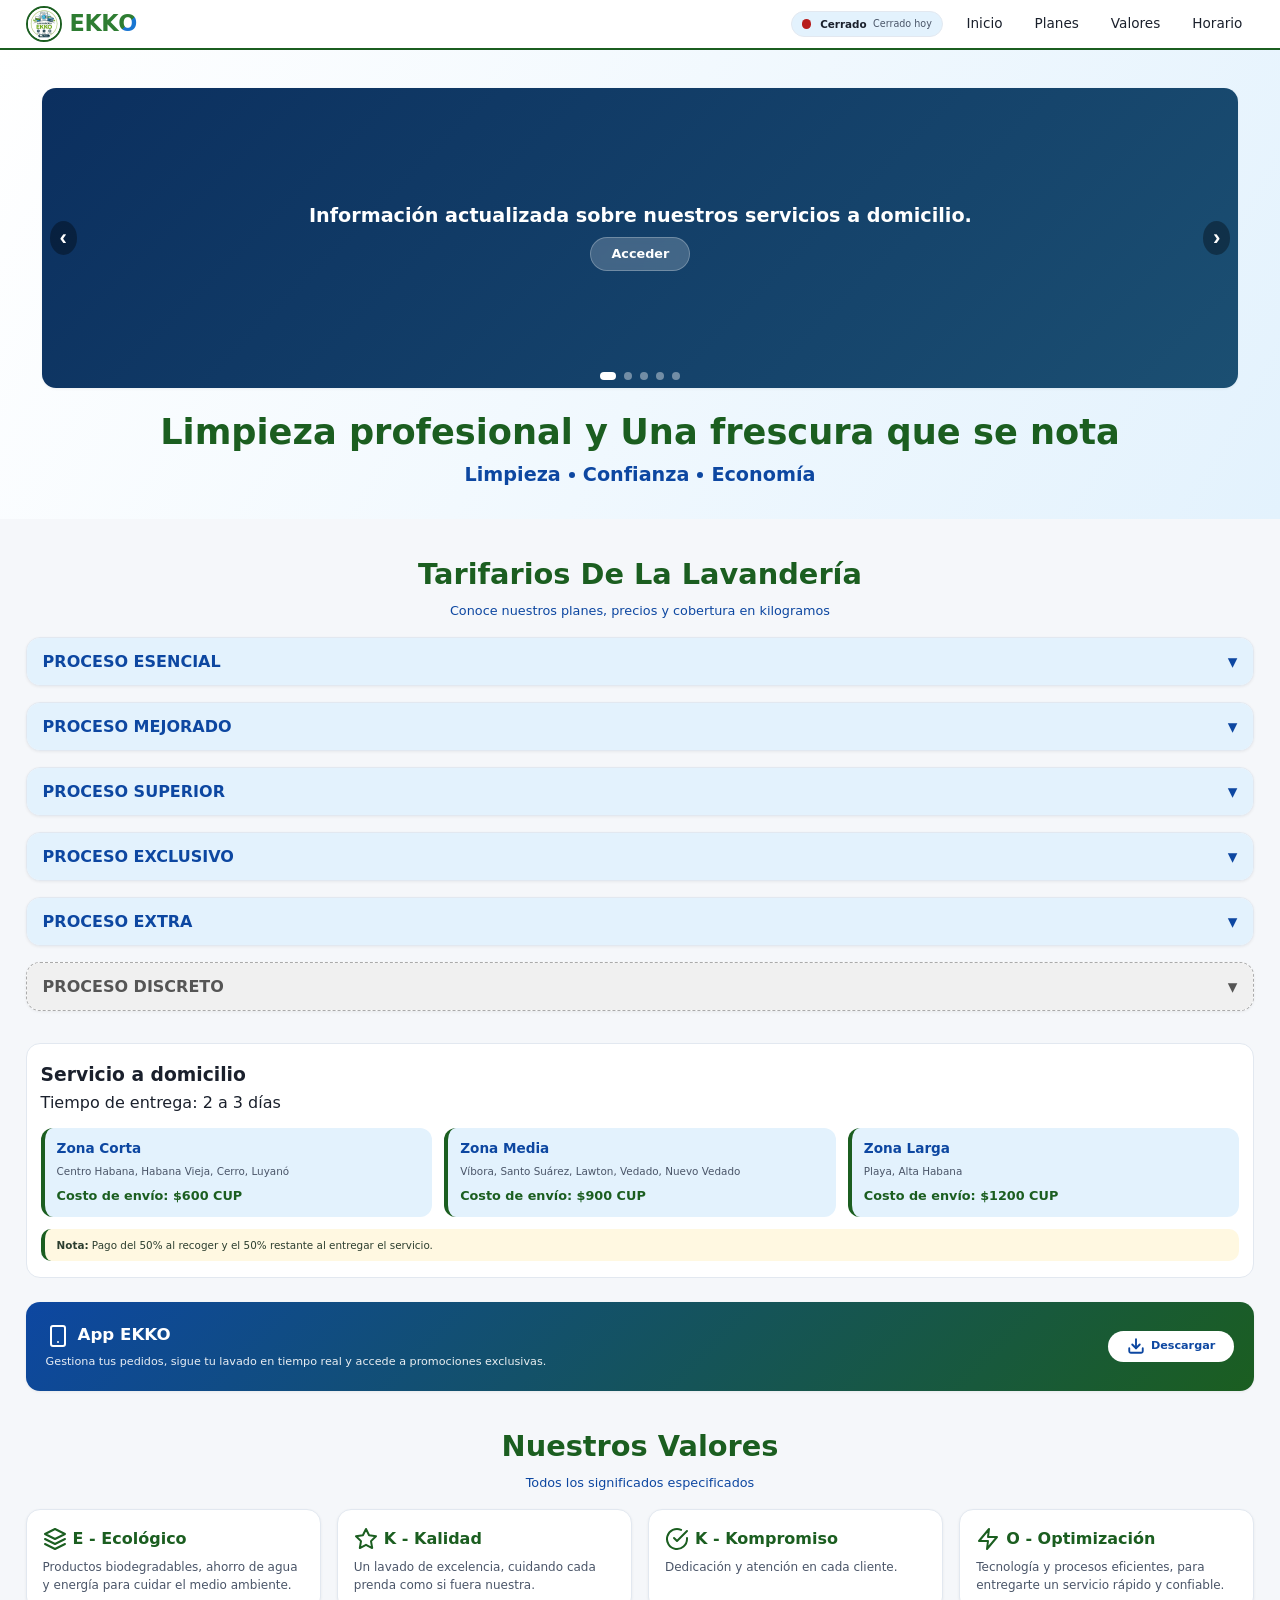
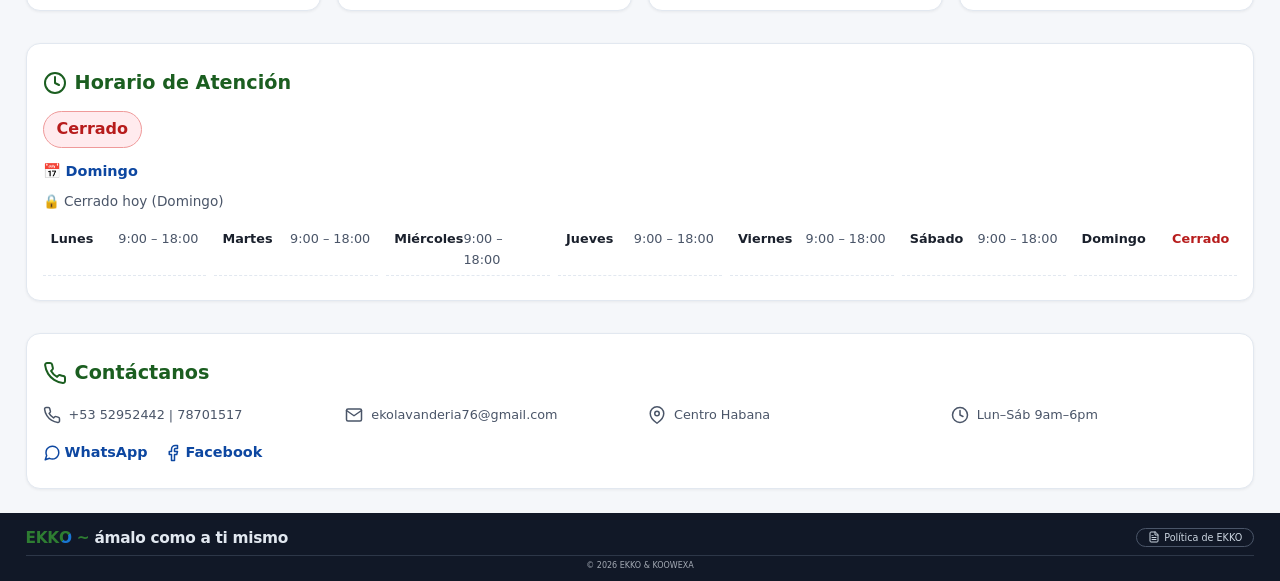
==== commit fec5a625: "Add files via upload Signed-off-by: koowexa-dev <278492924+koowexa-dev@users.noreply.github.com>" ====
--- a/index.html
+++ b/index.html
@@ -26,7 +26,7 @@
     <meta property="og:locale" content="es_ES" />
     <meta property="og:type" content="website" />
     <meta property="og:site_name" content="EKKO" />
-    <meta property="og:updated_time" content="2026-07-29T10:00:00+00:00" />
+    <meta property="og:updated_time" content="2026-09-03T10:00:00+00:00" />
     <meta name="twitter:card" content="summary_large_image" />
     <meta name="twitter:site" content="@LavanderiaEKKO" />
     <meta name="twitter:creator" content="@LavanderiaEKKO" />
@@ -120,7 +120,8 @@
             "itemListElement": [
                 { "@type": "SiteNavigationElement", "position": 1, "name": "Inicio", "url": "https://koowexa-dev.github.io/lavanderia_ekko_website/#inicio" },
                 { "@type": "SiteNavigationElement", "position": 2, "name": "Planes", "url": "https://koowexa-dev.github.io/lavanderia_ekko_website/#planes" },
-                { "@type": "SiteNavigationElement", "position": 3, "name": "Valores", "url": "https://koowexa-dev.github.io/lavanderia_ekko_website/#valores" }
+                { "@type": "SiteNavigationElement", "position": 3, "name": "Valores", "url": "https://koowexa-dev.github.io/lavanderia_ekko_website/#valores" },
+                { "@type": "SiteNavigationElement", "position": 4, "name": "Horario", "url": "https://koowexa-dev.github.io/lavanderia_ekko_website/#horario" }
             ]
         }
     </script>
@@ -227,7 +228,47 @@
             position: relative;
             display: flex;
             align-items: center;
-        }
+            gap: 0.75rem;
+        }
+        /* --- Horario en header --- */
+        .horario-header {
+            display: flex;
+            align-items: center;
+            gap: 0.4rem;
+            font-size: 0.7rem;
+            background: var(--celeste-suave);
+            padding: 0.2rem 0.6rem;
+            border-radius: 30px;
+            white-space: nowrap;
+            border: 1px solid var(--gris-borde);
+        }
+        .horario-header .estado-indicador {
+            display: inline-block;
+            width: 0.6rem;
+            height: 0.6rem;
+            border-radius: 50%;
+            margin-right: 0.15rem;
+        }
+        .horario-header .estado-indicador.abierto {
+            background: #2E7D32;
+        }
+        .horario-header .estado-indicador.cerrado {
+            background: #B71C1C;
+        }
+        .horario-header .estado-texto {
+            font-weight: 600;
+            font-size: 0.65rem;
+        }
+        .horario-header .horario-detalle-texto {
+            color: var(--texto-secundario);
+            font-size: 0.6rem;
+        }
+        @media (max-width: 600px) {
+            .horario-header .horario-detalle-texto {
+                display: none;
+            }
+        }
+
         .nav-menu {
             display: none;
             flex-direction: column;
@@ -433,6 +474,80 @@
             line-height: 1.5;
         }
 
+        /* --- Bloque horario en valores --- */
+        .horario-block {
+            background: var(--blanco-puro);
+            border-radius: var(--radius);
+            padding: 1.5rem 1rem;
+            margin: 2rem 0 1.5rem;
+            border: 1px solid var(--gris-borde);
+            box-shadow: var(--shadow-sm);
+        }
+        .horario-block h3 {
+            font-size: clamp(1.1rem, 1.5vw, 1.3rem);
+            color: var(--verde-eko);
+            margin-bottom: 0.75rem;
+            display: flex;
+            align-items: center;
+            gap: 0.5rem;
+        }
+        .horario-block .estado-grande {
+            font-size: clamp(1rem, 1.2vw, 1.2rem);
+            font-weight: 700;
+            padding: 0.3rem 0.8rem;
+            border-radius: 40px;
+            display: inline-block;
+            margin-bottom: 0.5rem;
+        }
+        .horario-block .estado-grande.abierto {
+            background: #E8F5E9;
+            color: #1B5E20;
+            border: 1px solid #A5D6A7;
+        }
+        .horario-block .estado-grande.cerrado {
+            background: #FFEBEE;
+            color: #B71C1C;
+            border: 1px solid #EF9A9A;
+        }
+        .horario-block .dia-actual {
+            font-size: clamp(0.9rem, 1vw, 1rem);
+            font-weight: 600;
+            color: var(--azul-profundo);
+            margin: 0.25rem 0 0.5rem;
+        }
+        .horario-block .tiempo-restante {
+            font-size: clamp(0.85rem, 0.95vw, 0.95rem);
+            color: var(--texto-secundario);
+            margin-bottom: 0.75rem;
+        }
+        .horario-block .tiempo-restante strong {
+            color: var(--verde-eko);
+        }
+        .horario-block .horario-lista {
+            display: grid;
+            grid-template-columns: repeat(auto-fit, minmax(150px, 1fr));
+            gap: 0.5rem;
+            margin-top: 0.75rem;
+        }
+        .horario-block .horario-item {
+            display: flex;
+            justify-content: space-between;
+            padding: 0.3rem 0.5rem;
+            border-bottom: 1px dashed var(--gris-borde);
+            font-size: clamp(0.8rem, 0.9vw, 0.9rem);
+        }
+        .horario-block .horario-item .dia {
+            font-weight: 600;
+            color: var(--texto-principal);
+        }
+        .horario-block .horario-item .hora {
+            color: var(--texto-secundario);
+        }
+        .horario-block .horario-item.cerrado-dia .hora {
+            color: #B71C1C;
+            font-weight: 600;
+        }
+
         /* Contacto en valores */
         .contact-section {
             margin-top: 2rem;
@@ -831,117 +946,7 @@
             opacity: 0.6;
         }
 
-        /* Banner app flotante optimizado (solo móvil) */
-        .app-notification-banner {
-            position: fixed;
-            bottom: 0;
-            left: 0;
-            right: 0;
-            z-index: 3000;
-            background: rgba(13, 71, 161, 0.95);
-            backdrop-filter: blur(6px);
-            -webkit-backdrop-filter: blur(6px);
-            color: white;
-            padding: 0.5rem 0.75rem;
-            display: none;
-            /* se muestra solo en móvil */
-            align-items: center;
-            justify-content: space-between;
-            gap: 0.5rem;
-            box-shadow: 0 -2px 12px rgba(0, 0, 0, 0.2);
-            border-top: 1px solid rgba(255, 255, 255, 0.15);
-            transform: translateY(0);
-            transition: transform 0.3s ease, opacity 0.3s ease;
-        }
-        .app-notification-banner.hidden {
-            transform: translateY(120%);
-            opacity: 0;
-            pointer-events: none;
-        }
-        .app-notification-banner .banner-content {
-            display: flex;
-            align-items: center;
-            gap: 0.5rem;
-            flex: 1;
-            min-width: 0;
-        }
-        .app-notification-banner .banner-icon {
-            flex-shrink: 0;
-            width: 2rem;
-            height: 2rem;
-            background: var(--blanco-puro);
-            border-radius: 8px;
-            display: flex;
-            align-items: center;
-            justify-content: center;
-            padding: 0.15rem;
-        }
-        .app-notification-banner .banner-icon img {
-            width: 100%;
-            height: 100%;
-            object-fit: contain;
-            border-radius: 4px;
-        }
-        .app-notification-banner .banner-text {
-            display: flex;
-            flex-direction: column;
-            gap: 0;
-            font-size: 0.7rem;
-            line-height: 1.3;
-        }
-        .app-notification-banner .banner-text strong {
-            font-weight: 700;
-            font-size: 0.75rem;
-        }
-        .app-notification-banner .banner-actions {
-            display: flex;
-            align-items: center;
-            gap: 0.3rem;
-            flex-shrink: 0;
-        }
-        .app-notification-banner .btn-download-app {
-            background: var(--blanco-puro);
-            color: var(--azul-profundo);
-            border: none;
-            padding: 0.2rem 0.7rem;
-            border-radius: 30px;
-            font-weight: 700;
-            font-size: 0.65rem;
-            cursor: pointer;
-            text-decoration: none;
-            display: inline-flex;
-            align-items: center;
-            gap: 0.2rem;
-            font-family: var(--font-family);
-            transition: background 0.2s;
-        }
-        .app-notification-banner .btn-download-app:hover {
-            background: #f0f0f0;
-        }
-        .app-notification-banner .btn-close-banner {
-            background: rgba(255, 255, 255, 0.15);
-            border: none;
-            color: white;
-            width: 1.5rem;
-            height: 1.5rem;
-            border-radius: 50%;
-            cursor: pointer;
-            display: flex;
-            align-items: center;
-            justify-content: center;
-            font-family: var(--font-family);
-            padding: 0;
-            font-size: 0.8rem;
-            line-height: 1;
-        }
-        .app-notification-banner .btn-close-banner:hover {
-            background: rgba(255, 255, 255, 0.3);
-        }
-
         @media (max-width: 768px) {
-            .app-notification-banner {
-                display: flex;
-            }
             .values-grid {
                 grid-template-columns: 1fr;
             }
@@ -955,6 +960,12 @@
                 flex-direction: column;
                 align-items: center;
                 text-align: center;
+            }
+            .horario-header .horario-detalle-texto {
+                display: none;
+            }
+            .horario-block .horario-lista {
+                grid-template-columns: 1fr;
             }
         }
         @media (min-width: 769px) {
@@ -991,6 +1002,12 @@
                 <div class="logo-text"><span class="ekko-brand">EKK<span class="o-special">O</span></span></div>
             </div>
             <div class="header-right">
+                <!-- Horario en header (tiempo real) -->
+                <div class="horario-header" id="horarioHeader">
+                    <span class="estado-indicador" id="estadoIndicador"></span>
+                    <span class="estado-texto" id="estadoTextoHeader">Cargando...</span>
+                    <span class="horario-detalle-texto" id="horarioDetalleHeader">Lun–Sáb 9:00–18:00</span>
+                </div>
                 <button class="menu-toggle" id="menuToggle" aria-label="Abrir menú de navegación" aria-expanded="false">
                     <svg viewBox="0 0 24 24" width="28" height="28" aria-hidden="true">
                         <path d="M3 6h18v2H3V6zm0 5h18v2H3v-2zm0 5h18v2H3v-2z" />
@@ -1000,6 +1017,7 @@
                     <a href="#inicio">Inicio</a>
                     <a href="#planes">Planes</a>
                     <a href="#valores">Valores</a>
+                    <a href="#horario">Horario</a>
                 </nav>
             </div>
         </div>
@@ -1069,7 +1087,7 @@
             </div>
         </section>
 
-        <!-- VALORES (con contacto) -->
+        <!-- VALORES (con horario y contacto) -->
         <section id="valores" aria-labelledby="valores-heading" class="container">
             <div class="section-title">
                 <h2 id="valores-heading">Nuestros Valores</h2>
@@ -1114,6 +1132,31 @@
                         O - Optimización
                     </h3>
                     <p>Tecnología y procesos eficientes, para entregarte un servicio rápido y confiable.</p>
+                </div>
+            </div>
+
+            <!-- Bloque de Horario (ancla #horario) -->
+            <div id="horario" class="horario-block">
+                <h3>
+                    <svg width="24" height="24" viewBox="0 0 24 24" fill="none" stroke="#1B5E20" stroke-width="2" stroke-linecap="round" stroke-linejoin="round" aria-hidden="true">
+                        <circle cx="12" cy="12" r="10"/>
+                        <polyline points="12 6 12 12 16 14"/>
+                    </svg>
+                    Horario de Atención
+                </h3>
+                <div>
+                    <span class="estado-grande" id="estadoGrande">Cargando...</span>
+                </div>
+                <div class="dia-actual" id="diaActual">Cargando día...</div>
+                <div class="tiempo-restante" id="tiempoRestante">Cargando tiempo...</div>
+                <div class="horario-lista">
+                    <div class="horario-item"><span class="dia">Lunes</span><span class="hora">9:00 – 18:00</span></div>
+                    <div class="horario-item"><span class="dia">Martes</span><span class="hora">9:00 – 18:00</span></div>
+                    <div class="horario-item"><span class="dia">Miércoles</span><span class="hora">9:00 – 18:00</span></div>
+                    <div class="horario-item"><span class="dia">Jueves</span><span class="hora">9:00 – 18:00</span></div>
+                    <div class="horario-item"><span class="dia">Viernes</span><span class="hora">9:00 – 18:00</span></div>
+                    <div class="horario-item"><span class="dia">Sábado</span><span class="hora">9:00 – 18:00</span></div>
+                    <div class="horario-item cerrado-dia"><span class="dia">Domingo</span><span class="hora">Cerrado</span></div>
                 </div>
             </div>
 
@@ -1175,7 +1218,7 @@
     <footer role="contentinfo">
         <div class="container">
             <div class="footer-compact">
-                <div class="logo-text-footer"><span class="ekko-brand">EKK<span class="o-special">O</span></span></div>
+                <div class="logo-text-footer"><span class="ekko-brand">EKK<span class="o-special">O</span> ~ </span> ámalo como a ti mismo</div>
                 <div class="footer-politica">
                     <button class="btn-politica" id="btnPolitica">
                         <svg width="12" height="12" viewBox="0 0 24 24" fill="none" stroke="currentColor" stroke-width="2" stroke-linecap="round" stroke-linejoin="round" aria-hidden="true" style="display:inline-block;vertical-align:middle;">
@@ -1257,30 +1300,6 @@
         </div>
     </div>
 
-    <!-- Banner flotante de app (solo móvil) -->
-    <div class="app-notification-banner" id="appNotificationBanner">
-        <div class="banner-content">
-            <div class="banner-icon">
-                <img src="img/favicon.ico" alt="App EKKO" width="32" height="32" loading="lazy" />
-            </div>
-            <div class="banner-text">
-                <strong>App EKKO</strong>
-                <span>Gestiona tus pedidos y promos</span>
-            </div>
-        </div>
-        <div class="banner-actions">
-            <a href="https://apk.e-droid.net/apk/app4135383-yaxmku.apk?v=2" target="_blank" rel="noopener noreferrer" class="btn-download-app" id="bannerDownloadBtn">
-                <svg width="14" height="14" viewBox="0 0 24 24" fill="none" stroke="currentColor" stroke-width="2.5" stroke-linecap="round" stroke-linejoin="round" style="display:inline-block;vertical-align:middle;">
-                    <path d="M21 15v4a2 2 0 0 1-2 2H5a2 2 0 0 1-2-2v-4"/>
-                    <polyline points="7 10 12 15 17 10"/>
-                    <line x1="12" y1="15" x2="12" y2="3"/>
-                </svg>
-                Descargar
-            </a>
-            <button class="btn-close-banner" id="bannerCloseBtn" aria-label="Cerrar banner">✕</button>
-        </div>
-    </div>
-
     <script nonce="ekkoNonce">
         document.addEventListener('DOMContentLoaded', function() {
             // --- PWA: Generar manifest y service worker ---
@@ -1364,47 +1383,86 @@
                 } catch (_) {}
             })();
 
-            // --- Banner app flotante optimizado (solo móvil y con recordatorio) ---
-            (function() {
-                const BANNER_KEY = 'ekkoAppBannerClosed';
-                const BANNER_TIMESTAMP_KEY = 'ekkoAppBannerTimestamp';
-                const DAYS_TO_REMIND = 7;
-                const banner = document.getElementById('appNotificationBanner');
-                if (!banner) return;
-
-                function shouldShow() {
-                    const closed = localStorage.getItem(BANNER_KEY);
-                    if (!closed) return true;
-                    const ts = parseInt(localStorage.getItem(BANNER_TIMESTAMP_KEY) || '0', 10);
-                    const diff = (Date.now() - ts) / (1000 * 60 * 60 * 24);
-                    return diff >= DAYS_TO_REMIND;
+            // --- FUNCIÓN HORARIO EN TIEMPO REAL ---
+            function actualizarHorario() {
+                const ahora = new Date();
+                const dia = ahora.getDay(); // 0=domingo, 1=lunes, ..., 6=sábado
+                const hora = ahora.getHours();
+                const minutos = ahora.getMinutes();
+                const horaActual = hora + minutos / 60;
+
+                // Definir horario: Lunes a Sábado de 9:00 a 18:00
+                const abierto = (dia >= 1 && dia <= 6) && (horaActual >= 9 && horaActual < 18);
+                const estadoTexto = abierto ? 'Abierto' : 'Cerrado';
+                const estadoClase = abierto ? 'abierto' : 'cerrado';
+
+                // Elementos en header
+                const indicador = document.getElementById('estadoIndicador');
+                const estadoHeader = document.getElementById('estadoTextoHeader');
+                if (indicador) {
+                    indicador.className = 'estado-indicador ' + estadoClase;
                 }
-
-                function markClosed() {
-                    localStorage.setItem(BANNER_KEY, 'true');
-                    localStorage.setItem(BANNER_TIMESTAMP_KEY, String(Date.now()));
+                if (estadoHeader) {
+                    estadoHeader.textContent = estadoTexto;
                 }
 
-                function hideBanner() {
-                    banner.classList.add('hidden');
-                    setTimeout(() => { banner.style.display = 'none'; }, 400);
+                // Elemento en bloque horario (estado grande)
+                const estadoGrande = document.getElementById('estadoGrande');
+                if (estadoGrande) {
+                    estadoGrande.textContent = estadoTexto;
+                    estadoGrande.className = 'estado-grande ' + estadoClase;
                 }
 
-                if (!shouldShow()) {
-                    banner.style.display = 'none';
-                } else {
-                    banner.style.display = 'flex';
-                    // Eventos
-                    document.getElementById('bannerCloseBtn').addEventListener('click', function() {
-                        markClosed();
-                        hideBanner();
-                    });
-                    document.getElementById('bannerDownloadBtn').addEventListener('click', function() {
-                        markClosed();
-                        hideBanner();
-                    });
+                // Día actual (nombre en español)
+                const diasSemana = ['Domingo', 'Lunes', 'Martes', 'Miércoles', 'Jueves', 'Viernes', 'Sábado'];
+                const diaActual = document.getElementById('diaActual');
+                if (diaActual) {
+                    diaActual.textContent = '📅 ' + diasSemana[dia];
                 }
-            })();
+
+                // Tiempo restante para cerrar (si está abierto) o mensaje de cerrado
+                const tiempoRestanteElem = document.getElementById('tiempoRestante');
+                if (tiempoRestanteElem) {
+                    if (abierto) {
+                        // Calcular minutos hasta las 18:00
+                        const fin = 18 * 60; // 1080 minutos desde 00:00
+                        const ahoraMin = hora * 60 + minutos;
+                        let diffMin = fin - ahoraMin;
+                        if (diffMin < 0) diffMin = 0;
+                        const horasRest = Math.floor(diffMin / 60);
+                        const minsRest = diffMin % 60;
+                        tiempoRestanteElem.innerHTML = `⏳ Tiempo para cerrar: <strong>${horasRest}h ${minsRest}min</strong>`;
+                    } else {
+                        if (dia === 0) {
+                            tiempoRestanteElem.innerHTML = '🔒 Cerrado hoy (Domingo)';
+                        } else {
+                            tiempoRestanteElem.innerHTML = '🔒 Cerrado por hoy';
+                        }
+                    }
+                }
+
+                // También podemos actualizar el detalle en el header con el tiempo restante
+                const detalleHeader = document.getElementById('horarioDetalleHeader');
+                if (detalleHeader) {
+                    if (abierto) {
+                        const fin = 18 * 60;
+                        const ahoraMin = hora * 60 + minutos;
+                        let diffMin = fin - ahoraMin;
+                        if (diffMin < 0) diffMin = 0;
+                        const horasRest = Math.floor(diffMin / 60);
+                        const minsRest = diffMin % 60;
+                        detalleHeader.textContent = `Cierra en ${horasRest}h ${minsRest}min`;
+                    } else {
+                        detalleHeader.textContent = 'Cerrado hoy';
+                    }
+                }
+            }
+
+            // Ejecutar al cargar
+            actualizarHorario();
+
+            // Actualizar cada minuto
+            setInterval(actualizarHorario, 60000);
 
             // --- Datos de planes con precio mínimo/máximo y kg mínimo/máximo ---
             const planesData = [{
@@ -1412,7 +1470,7 @@
                 nombre: "PREMIUM",
                 categoria: "PROCESO ESENCIAL",
                 descripcion: "Limpieza eficiente, confiable y económica para prendas de uso diario.",
-                detergente: "Detergente líquido + suavizante estándar",
+                detergente: "Detergente líquido + suavizante + fragancia",
                 proceso: "Clasificación, prelavado, lavado profesional, secado, doblado y empaquetado.",
                 precioMin: 1300,
                 precioMax: 2600,
@@ -1474,8 +1532,8 @@
                 kgMin: 1,
                 kgMax: 3
             }, {
-                id: "BABY_EKKO",
-                nombre: "BABY EKKO (BB)",
+                id: "BABY",
+                nombre: "EKKO BABY",
                 categoria: "PROCESO EXCLUSIVO",
                 descripcion: "Servicio especializado para la ropa de los más pequeños, garantizando máxima suavidad, higiene y cuidado extremo.",
                 detergente: "Detergente neutro hipoalergénico",
@@ -1484,19 +1542,30 @@
                 precioMax: 1600,
                 kgMin: 1,
                 kgMax: 3
-            },
-            // Nuevo proceso DISCRETO y OPCIONAL para ropa interior
-            {
+            }, {
+                id: "MUÑEQUERA",
+                nombre: "MUÑEQUERA",
+                categoria: "PROCESO EXTRA",
+                descripcion: "Servicio lavado y cuidado especializado de peluches y artículos infantiles.",
+                detergente: "Detergente antialérgico + suavizante antialérgico",
+                proceso: "Clasificación y procedimiento cuidadoso para articulos infantiles.",
+                precioMin: 1100,
+                precioMax: 1600,
+                kgMin: 1,
+                kgMax: 3,
+                opcional: true,
+                badge: "Opcional"
+            }, {
                 id: "INTIMO",
                 nombre: "ÍNTIMO (Ropa Interior)",
                 categoria: "PROCESO DISCRETO",
-                descripcion: "Servicio extremadamente cuidadoso para ropa interior.",
-                detergente: "Detergente neutro + suavizante sin perfume fuerte",
+                descripcion: "Servicio extremadamente cuidadoso para todo tipo de prendas interiores.",
+                detergente: "Detergente aromatico + suavizante",
                 proceso: "Clasificación privada y discreta, Tu ropa interior se procesará de manera independiente sin mezclarse con ninguna otra categoría de ropa.",
-                precioMin: 1000,
-                precioMax: 1700,
-                kgMin: 1,
-                kgMax: 3,
+                precioMin: 500,
+                precioMax: 1000,
+                kgMin: 0.5,
+                kgMax: 1,
                 opcional: true,
                 badge: "Opcional"
             }];
@@ -1559,8 +1628,8 @@
                 if (!section) return;
                 let html = `
                     <div style="text-align:center;">
-                        <h3 style="color: var(--verde-eko); margin:0; font-size:clamp(1rem, 1.2vw, 1.1rem);">Servicio de Recogida y Entrega a Domicilio</h3>
-                        <p style="margin:0.125rem 0 0.375rem; font-size:clamp(0.7rem, 0.8vw, 0.8rem);">Tiempo de entrega: 2 a 3 días · Comodidad en toda La Habana</p>
+                        <h3 style="color: var(--verde-eko); margin:0; font-size:clamp(1rem, 1.2vw, 1.1rem);">Servicio a domicilio</h3>
+                        <p style="margin:0.125rem 0 0.375rem; font-size:clamp(0.7rem, 0.8vw, 0.8rem);">Tiempo de entrega: 2 a 3 días</p>
                     </div>
                     <div class="delivery-grid">
                 `;
@@ -1582,7 +1651,7 @@
                 section.innerHTML = html;
             }
 
-            // --- Banner slider (igual) ---
+            // --- Banner slider ---
             const slidesBanner = [
                 { texto: "Información actualizada sobre nuestros servicios a domicilio.", boton: "Acceder", url: "https://chat.whatsapp.com/Ccj7FNmjpMj086PtyxfvlX" },
                 { texto: "Beneficios exclusivos para nuestros clientes más fieles.", boton: "Acceder", url: "https://chat.whatsapp.com/ClNkwhc09J750oP6dlC5A3" },
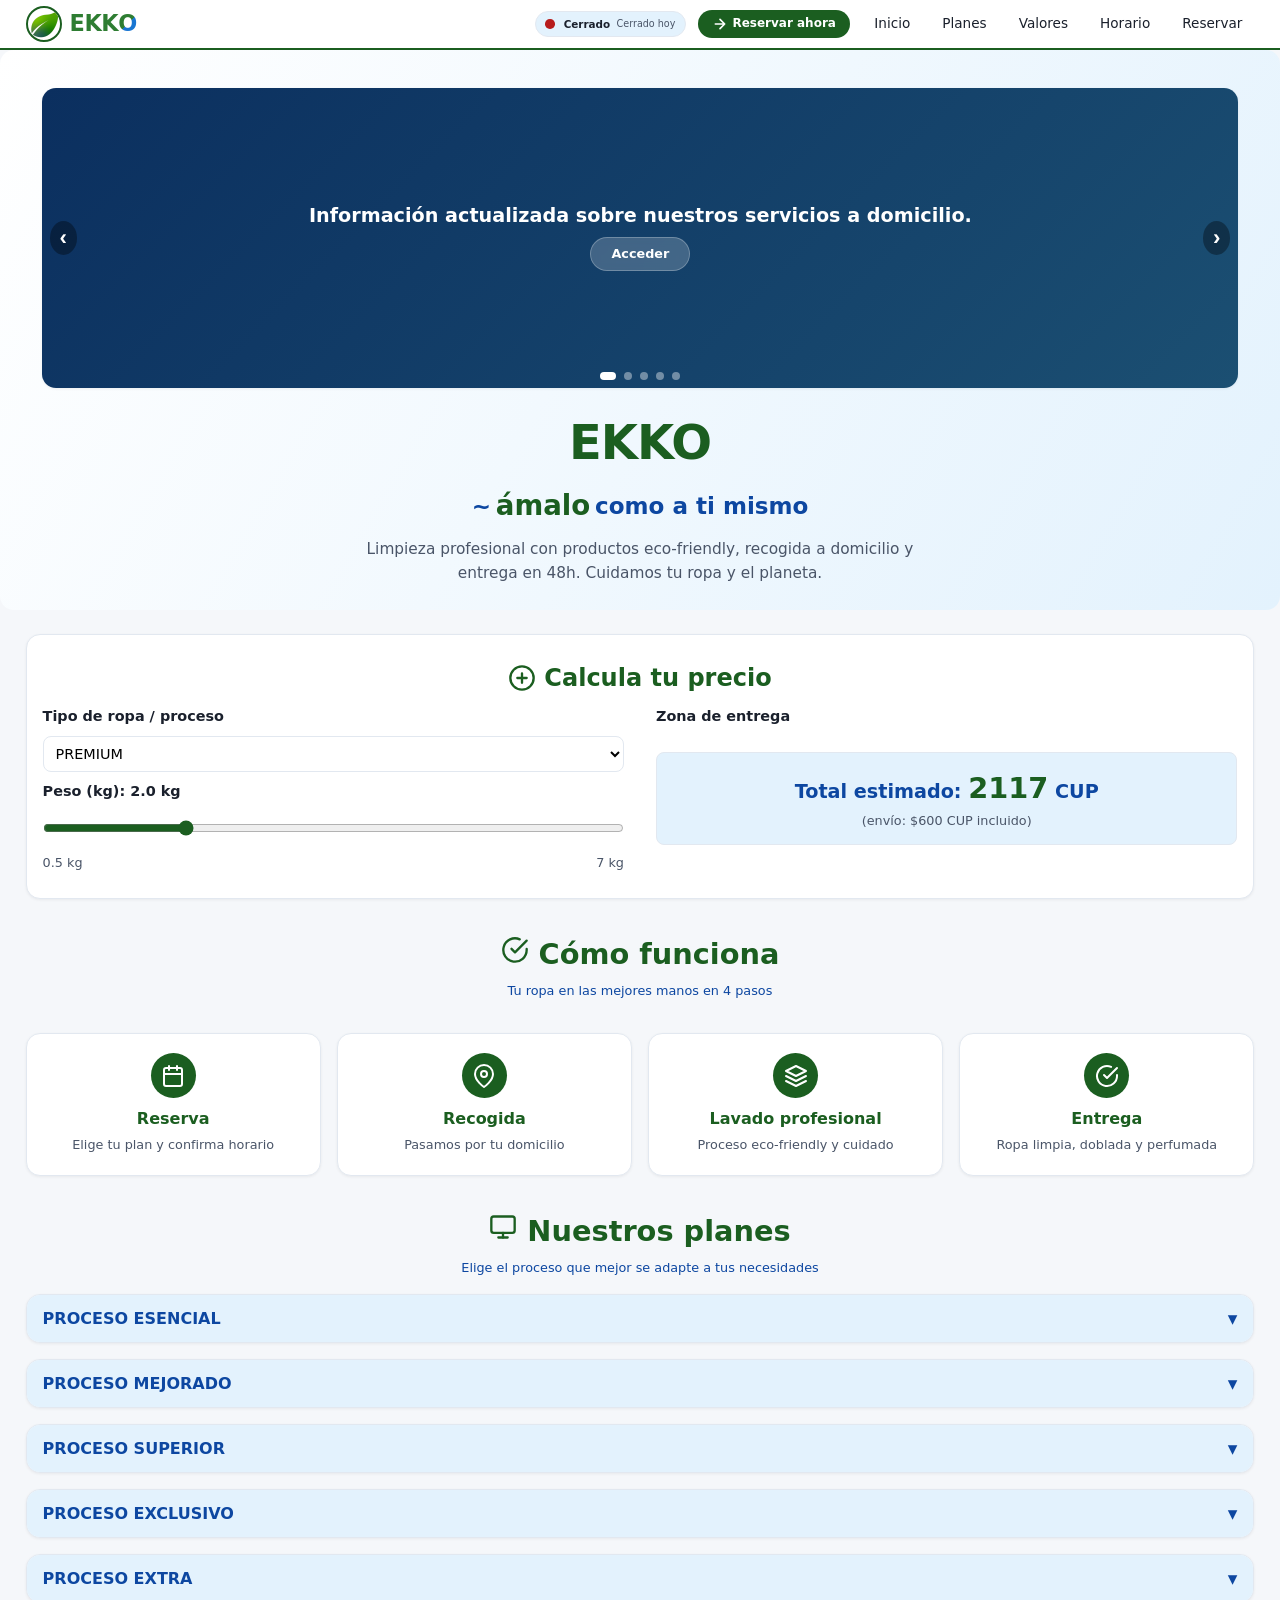
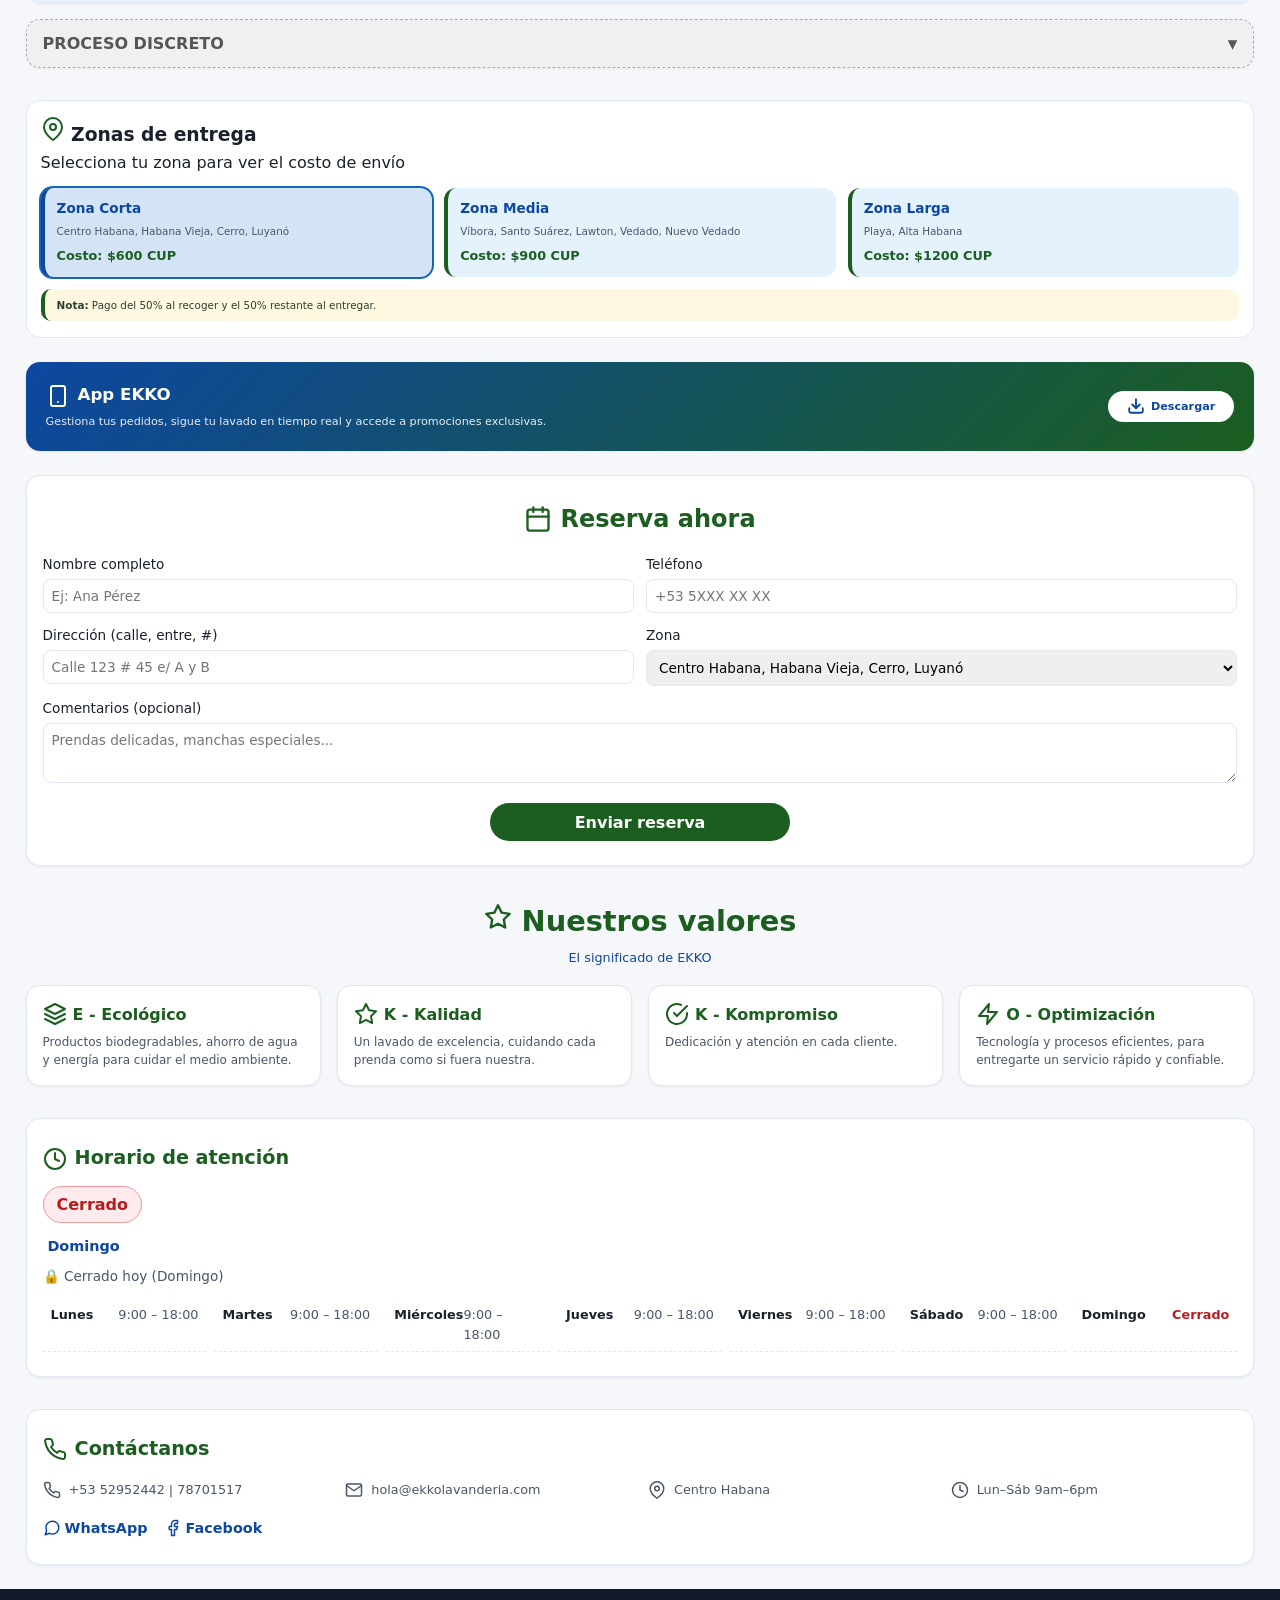
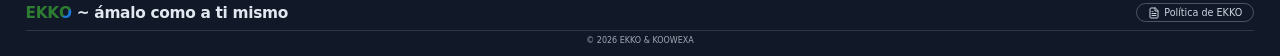
==== commit f5c70751: "Add files via upload Signed-off-by: koowexa-dev <278492924+koowexa-dev@users.noreply.github.com>" ====
--- a/index.html
+++ b/index.html
@@ -3,7 +3,8 @@
 <head>
     <meta charset="UTF-8" />
     <meta name="viewport" content="width=device-width, initial-scale=1.0, viewport-fit=cover" />
-    <title>EKKO</title>
+    <title>EKKO · Lavandería profesional eco‑friendly</title>
+    <!-- Metaetiquetas optimizadas (SEO, OG, Twitter) -->
     <meta name="description" content="Lavandería EKKO en La Habana: servicio premium de lavado, secado y planchado a domicilio. Recogida en 24h, entrega en 48h. Productos eco‑friendly, precios justos y atención personalizada." />
     <meta name="keywords" content="lavandería La Habana, lavado de ropa a domicilio, tintorería eco‑friendly, servicio de planchado, recogida y entrega, limpieza profesional, lavandería económica, lavandería premium, EKKO, productos de limpieza, detergentes ecológicos, lavandería cerca de mí, Centro Habana, Vedado, Playa, lavandería para bebé, lavandería en Cuba, servicio de lavandería, lavandería con app, lavandería sostenible, cuidado de prendas, limpieza de sábanas, lavado de uniformes, servicio de lavandería 24 horas" />
     <meta name="author" content="Lavandería EKKO" />
@@ -26,7 +27,7 @@
     <meta property="og:locale" content="es_ES" />
     <meta property="og:type" content="website" />
     <meta property="og:site_name" content="EKKO" />
-    <meta property="og:updated_time" content="2026-09-03T10:00:00+00:00" />
+    <meta property="og:updated_time" content="2026-09-09T10:00:00+00:00" />
     <meta name="twitter:card" content="summary_large_image" />
     <meta name="twitter:site" content="@LavanderiaEKKO" />
     <meta name="twitter:creator" content="@LavanderiaEKKO" />
@@ -47,7 +48,7 @@
     <meta name="apple-mobile-web-app-capable" content="yes" />
     <meta name="mobile-web-app-capable" content="yes" />
     <meta name="apple-mobile-web-app-status-bar-style" content="black-translucent" />
-    <meta http-equiv="Content-Security-Policy" content="default-src 'self'; script-src 'self' 'nonce-ekkoNonce' https://apis.google.com; style-src 'self' 'nonce-ekkoNonce' https://fonts.googleapis.com; font-src 'self' https://fonts.gstatic.com; img-src 'self' data: https://github.com; connect-src 'self'; frame-ancestors 'none'; base-uri 'self'; form-action 'self'; object-src 'none';" />
+    <meta http-equiv="Content-Security-Policy" content="default-src 'self'; script-src 'self' 'nonce-ekkoNonce'; style-src 'self' 'nonce-ekkoNonce' https://fonts.googleapis.com; font-src 'self' https://fonts.gstatic.com; img-src 'self' data: https://github.com; connect-src 'self'; frame-ancestors 'none'; base-uri 'self'; form-action 'self'; object-src 'none';" />
     <meta http-equiv="X-Content-Type-Options" content="nosniff" />
     <meta http-equiv="X-Frame-Options" content="DENY" />
     <meta name="referrer" content="strict-origin-when-cross-origin" />
@@ -105,27 +106,14 @@
                     { "@type": "Offer", "itemOffered": { "@type": "Service", "name": "DEPORTE" } },
                     { "@type": "Offer", "itemOffered": { "@type": "Service", "name": "VESTIR" } },
                     { "@type": "Offer", "itemOffered": { "@type": "Service", "name": "UNIFORME" } },
-                    { "@type": "Offer", "itemOffered": { "@type": "Service", "name": "BABY EKKO (BB)" } },
+                    { "@type": "Offer", "itemOffered": { "@type": "Service", "name": "BABY EKKO" } },
                     { "@type": "Offer", "itemOffered": { "@type": "Service", "name": "ÍNTIMO (Opcional)" } }
                 ]
             }
         }
     </script>
-    <script type="application/ld+json" nonce="ekkoNonce">
-        {
-            "@context": "https://schema.org",
-            "@type": "ItemList",
-            "name": "Sitemap Lavandería EKKO",
-            "description": "Índice de secciones principales del sitio web",
-            "itemListElement": [
-                { "@type": "SiteNavigationElement", "position": 1, "name": "Inicio", "url": "https://koowexa-dev.github.io/lavanderia_ekko_website/#inicio" },
-                { "@type": "SiteNavigationElement", "position": 2, "name": "Planes", "url": "https://koowexa-dev.github.io/lavanderia_ekko_website/#planes" },
-                { "@type": "SiteNavigationElement", "position": 3, "name": "Valores", "url": "https://koowexa-dev.github.io/lavanderia_ekko_website/#valores" },
-                { "@type": "SiteNavigationElement", "position": 4, "name": "Horario", "url": "https://koowexa-dev.github.io/lavanderia_ekko_website/#horario" }
-            ]
-        }
-    </script>
     <style nonce="ekkoNonce">
+        /* ===== RESET Y VARIABLES ===== */
         *,
         *::before,
         *::after {
@@ -151,6 +139,7 @@
             --shadow-md: 0 4px 12px rgba(0, 0, 0, 0.08);
             --radius: 14px;
             --radius-sm: 8px;
+            --transition: 0.25s ease;
         }
         body {
             background: var(--gris-fondo);
@@ -166,6 +155,29 @@
             margin: 0 auto;
             padding: 0 clamp(0.75rem, 2vw, 2rem);
         }
+        /* ===== ANIMACIONES ===== */
+        @keyframes fadeUp {
+            from { opacity: 0; transform: translateY(12px); }
+            to { opacity: 1; transform: translateY(0); }
+        }
+        @keyframes pulse {
+            0%, 100% { transform: scale(1); }
+            50% { transform: scale(1.04); }
+        }
+        .anim-fade-up {
+            animation: fadeUp 0.5s ease forwards;
+        }
+        .anim-pulse {
+            animation: pulse 2s ease-in-out infinite;
+        }
+        .hover-lift {
+            transition: transform var(--transition), box-shadow var(--transition);
+        }
+        .hover-lift:hover {
+            transform: translateY(-3px);
+            box-shadow: var(--shadow-md);
+        }
+        /* ===== HEADER ===== */
         header {
             background: var(--blanco-puro);
             border-bottom: 2px solid var(--verde-eko);
@@ -225,12 +237,11 @@
             fill: var(--azul-profundo);
         }
         .header-right {
-            position: relative;
             display: flex;
             align-items: center;
             gap: 0.75rem;
-        }
-        /* --- Horario en header --- */
+            flex-wrap: wrap;
+        }
         .horario-header {
             display: flex;
             align-items: center;
@@ -263,9 +274,35 @@
             color: var(--texto-secundario);
             font-size: 0.6rem;
         }
+        .btn-reservar-header {
+            background: var(--verde-eko);
+            color: white;
+            border: none;
+            padding: 0.3rem 0.9rem;
+            border-radius: 30px;
+            font-weight: 700;
+            font-size: 0.75rem;
+            cursor: pointer;
+            transition: background var(--transition);
+            text-decoration: none;
+            font-family: var(--font-family);
+            display: inline-flex;
+            align-items: center;
+            gap: 0.25rem;
+        }
+        .btn-reservar-header:hover {
+            background: #144a18;
+        }
         @media (max-width: 600px) {
             .horario-header .horario-detalle-texto {
                 display: none;
+            }
+            .btn-reservar-header span {
+                display: none;
+            }
+            .btn-reservar-header {
+                padding: 0.3rem 0.6rem;
+                font-size: 0.7rem;
             }
         }
 
@@ -298,6 +335,8 @@
         .nav-menu a:focus {
             background: var(--celeste-suave);
         }
+
+        /* ===== BANNER SLIDER ===== */
         .banner-slider {
             width: 100%;
             aspect-ratio: 4 / 1;
@@ -393,32 +432,299 @@
             width: 1rem;
             border-radius: 0.5rem;
         }
+
+        /* ===== HERO ===== */
         .hero-banner {
             background: linear-gradient(120deg, var(--blanco-puro) 0%, var(--celeste-suave) 100%);
             padding: clamp(1.5rem, 3vw, 2.5rem) 1rem clamp(1rem, 2vw, 1.5rem);
             text-align: center;
             margin-bottom: 1.5rem;
+            border-radius: var(--radius);
         }
         .hero-banner h1 {
-            font-size: clamp(1.4rem, 3vw, 2.2rem);
+            font-size: clamp(1.8rem, 4vw, 3rem);
             font-weight: 800;
             color: var(--verde-eko);
-        }
-        .slogan {
-            font-size: clamp(0.9rem, 1.5vw, 1.2rem);
-            font-weight: 600;
+            letter-spacing: -0.02em;
+        }
+        .hero-banner .eslogan-central {
+            font-size: clamp(1rem, 1.8vw, 1.5rem);
+            font-weight: 700;
             color: var(--azul-profundo);
-            margin-bottom: 0.25rem;
+            margin: 0.25rem 0 0.5rem;
+            display: flex;
+            align-items: center;
+            justify-content: center;
+            gap: 0.3rem;
+            flex-wrap: wrap;
+        }
+        .hero-banner .eslogan-central .tilde {
+            color: var(--verde-eko);
+            font-weight: 800;
+            font-size: 1.2em;
+        }
+        .hero-banner .subtitulo {
+            font-size: clamp(0.85rem, 1.2vw, 1rem);
+            color: var(--texto-secundario);
+            max-width: 600px;
+            margin: 0 auto;
+        }
+
+        /* ===== CALCULADORA ===== */
+        .calculadora-section {
+            background: var(--blanco-puro);
+            border-radius: var(--radius);
+            padding: 1.5rem 1rem;
+            margin: 1.5rem 0;
+            border: 1px solid var(--gris-borde);
+            box-shadow: var(--shadow-sm);
+        }
+        .calculadora-section h2 {
+            font-size: clamp(1.2rem, 2vw, 1.5rem);
+            color: var(--verde-eko);
+            text-align: center;
+            margin-bottom: 0.5rem;
             display: flex;
             align-items: center;
             justify-content: center;
             gap: 0.5rem;
-            flex-wrap: wrap;
-        }
-        .slogan .dot-icon {
+        }
+        .calc-grid {
+            display: grid;
+            grid-template-columns: 1fr 1fr;
+            gap: 1rem 2rem;
+            align-items: start;
+        }
+        @media (max-width: 600px) {
+            .calc-grid {
+                grid-template-columns: 1fr;
+            }
+        }
+        .calc-group {
+            display: flex;
+            flex-direction: column;
+            gap: 0.5rem;
+        }
+        .calc-group label {
+            font-weight: 600;
+            font-size: 0.9rem;
+            color: var(--texto-principal);
+        }
+        .calc-group select,
+        .calc-group input {
+            padding: 0.5rem;
+            border-radius: var(--radius-sm);
+            border: 1px solid var(--gris-borde);
+            font-family: var(--font-family);
+            font-size: 0.9rem;
+            background: var(--blanco-puro);
+        }
+        .calc-group input[type="range"] {
+            width: 100%;
+            accent-color: var(--verde-eko);
+        }
+        .calc-group .peso-display {
+            display: flex;
+            justify-content: space-between;
+            font-size: 0.8rem;
+            color: var(--texto-secundario);
+        }
+        .calc-resultado {
+            background: var(--celeste-suave);
+            border-radius: var(--radius-sm);
+            padding: 0.75rem 1rem;
+            text-align: center;
+            font-weight: 700;
+            font-size: 1.2rem;
+            color: var(--azul-profundo);
+            border: 1px solid var(--gris-borde);
+            margin-top: 0.5rem;
+        }
+        .calc-resultado .precio-final {
+            font-size: 1.8rem;
+            color: var(--verde-eko);
+        }
+        .calc-envio {
+            font-size: 0.8rem;
+            color: var(--texto-secundario);
+            font-weight: 400;
+        }
+
+        /* ===== FLUJO DE PASOS ===== */
+        .pasos-section {
+            margin: 2rem 0;
+            display: grid;
+            grid-template-columns: repeat(auto-fit, minmax(180px, 1fr));
+            gap: 1rem;
+        }
+        .paso-item {
+            background: var(--blanco-puro);
+            border-radius: var(--radius);
+            padding: 1.2rem 0.75rem;
+            text-align: center;
+            border: 1px solid var(--gris-borde);
+            box-shadow: var(--shadow-sm);
+            transition: transform var(--transition), box-shadow var(--transition);
+        }
+        .paso-item:hover {
+            transform: translateY(-4px);
+            box-shadow: var(--shadow-md);
+        }
+        .paso-item .paso-icono {
             display: inline-flex;
             align-items: center;
-        }
+            justify-content: center;
+            background: var(--verde-eko);
+            color: white;
+            width: 2.8rem;
+            height: 2.8rem;
+            border-radius: 50%;
+            margin-bottom: 0.5rem;
+        }
+        .paso-item h4 {
+            color: var(--verde-eko);
+            font-size: 1rem;
+        }
+        .paso-item p {
+            font-size: 0.8rem;
+            color: var(--texto-secundario);
+            margin-top: 0.2rem;
+        }
+
+        /* ===== ZONAS INTERACTIVAS ===== */
+        .delivery-section {
+            background: var(--blanco-puro);
+            border-radius: var(--radius);
+            padding: 1rem 0.875rem;
+            margin: 1.5rem 0 1rem;
+            border: 1px solid var(--gris-borde);
+        }
+        .delivery-grid {
+            display: grid;
+            grid-template-columns: repeat(auto-fit, minmax(160px, 1fr));
+            gap: 0.75rem;
+            margin-top: 0.75rem;
+        }
+        .zone-card {
+            background: var(--celeste-suave);
+            padding: 0.625rem 0.75rem;
+            border-radius: 12px;
+            border-left: 4px solid var(--verde-eko);
+            cursor: pointer;
+            transition: all var(--transition);
+            display: flex;
+            flex-direction: column;
+            gap: 0.125rem;
+        }
+        .zone-card:hover {
+            transform: scale(1.02);
+            box-shadow: var(--shadow-sm);
+        }
+        .zone-card.seleccionada {
+            border-left-color: var(--azul-profundo);
+            background: #d4e4f7;
+            box-shadow: 0 0 0 2px var(--azul-medio);
+        }
+        .zone-card h3 {
+            font-size: clamp(0.85rem, 1vw, 0.95rem);
+            margin: 0;
+            color: var(--azul-profundo);
+        }
+        .zone-card .zone-lugares {
+            font-size: clamp(0.65rem, 0.75vw, 0.7rem);
+            color: var(--texto-secundario);
+            margin: 0.125rem 0;
+        }
+        .zone-card .zone-total {
+            font-weight: 800;
+            color: var(--verde-eko);
+            font-size: clamp(0.8rem, 0.9vw, 0.9rem);
+            margin-top: 0.125rem;
+        }
+        .delivery-note {
+            background: var(--beige-claro);
+            border-radius: 10px;
+            padding: 0.5rem 0.75rem;
+            margin-top: 0.75rem;
+            font-size: clamp(0.65rem, 0.75vw, 0.7rem);
+            border-left: 4px solid var(--verde-eko);
+            color: #2c3e2f;
+        }
+
+        /* ===== FORMULARIO DE RESERVA ===== */
+        .reserva-form {
+            background: var(--blanco-puro);
+            border-radius: var(--radius);
+            padding: 1.5rem 1rem;
+            margin: 1.5rem 0;
+            border: 1px solid var(--gris-borde);
+            box-shadow: var(--shadow-sm);
+        }
+        .reserva-form h2 {
+            text-align: center;
+            color: var(--verde-eko);
+            font-size: clamp(1.2rem, 2vw, 1.5rem);
+            margin-bottom: 1rem;
+            display: flex;
+            align-items: center;
+            justify-content: center;
+            gap: 0.5rem;
+        }
+        .form-grid {
+            display: grid;
+            grid-template-columns: 1fr 1fr;
+            gap: 0.75rem;
+        }
+        @media (max-width: 600px) {
+            .form-grid {
+                grid-template-columns: 1fr;
+            }
+        }
+        .form-grid label {
+            display: flex;
+            flex-direction: column;
+            gap: 0.2rem;
+            font-weight: 500;
+            font-size: 0.85rem;
+            color: var(--texto-principal);
+        }
+        .form-grid input,
+        .form-grid select,
+        .form-grid textarea {
+            padding: 0.5rem;
+            border-radius: var(--radius-sm);
+            border: 1px solid var(--gris-borde);
+            font-family: var(--font-family);
+            font-size: 0.85rem;
+        }
+        .form-grid textarea {
+            resize: vertical;
+            min-height: 60px;
+        }
+        .form-grid .full-width {
+            grid-column: 1 / -1;
+        }
+        .btn-enviar-reserva {
+            background: var(--verde-eko);
+            color: white;
+            border: none;
+            padding: 0.6rem 1.5rem;
+            border-radius: 40px;
+            font-weight: 700;
+            font-size: 1rem;
+            cursor: pointer;
+            transition: background var(--transition);
+            width: 100%;
+            max-width: 300px;
+            margin: 0.5rem auto 0;
+            display: block;
+            font-family: var(--font-family);
+        }
+        .btn-enviar-reserva:hover {
+            background: #144a18;
+        }
+
+        /* ===== SECCIÓN DE VALORES ===== */
         .section-title {
             text-align: center;
             margin: 2rem 0 1rem;
@@ -433,8 +739,6 @@
             color: var(--azul-profundo);
             margin-top: 0.25rem;
         }
-
-        /* Tarjetas de valores */
         .values-grid {
             display: grid;
             grid-template-columns: repeat(auto-fit, minmax(200px, 1fr));
@@ -450,7 +754,7 @@
             display: flex;
             flex-direction: column;
             align-items: flex-start;
-            transition: transform 0.2s, box-shadow 0.2s;
+            transition: transform var(--transition), box-shadow var(--transition);
         }
         .value-card:hover {
             transform: translateY(-2px);
@@ -474,7 +778,7 @@
             line-height: 1.5;
         }
 
-        /* --- Bloque horario en valores --- */
+        /* ===== HORARIO ===== */
         .horario-block {
             background: var(--blanco-puro);
             border-radius: var(--radius);
@@ -514,6 +818,9 @@
             font-weight: 600;
             color: var(--azul-profundo);
             margin: 0.25rem 0 0.5rem;
+            display: flex;
+            align-items: center;
+            gap: 0.3rem;
         }
         .horario-block .tiempo-restante {
             font-size: clamp(0.85rem, 0.95vw, 0.95rem);
@@ -548,7 +855,7 @@
             font-weight: 600;
         }
 
-        /* Contacto en valores */
+        /* ===== CONTACTO ===== */
         .contact-section {
             margin-top: 2rem;
             padding: 1.5rem 1rem;
@@ -599,7 +906,7 @@
             text-decoration: underline;
         }
 
-        /* Acordeones de tarifarios */
+        /* ===== ACORDEONES (planes) ===== */
         .acordeon-container {
             display: flex;
             flex-direction: column;
@@ -612,7 +919,7 @@
             border: 1px solid var(--gris-borde);
             box-shadow: var(--shadow-sm);
             overflow: hidden;
-            transition: box-shadow 0.2s;
+            transition: box-shadow var(--transition);
         }
         .acordeon-item:hover {
             box-shadow: var(--shadow-md);
@@ -662,6 +969,9 @@
             font-weight: 700;
             color: var(--verde-eko);
             font-size: clamp(0.95rem, 1.1vw, 1.05rem);
+            display: flex;
+            align-items: center;
+            gap: 0.4rem;
         }
         .plan-card .plan-desc {
             font-size: clamp(0.75rem, 0.85vw, 0.85rem);
@@ -687,20 +997,6 @@
         }
         .plan-card .plan-detalle .kg {
             color: var(--verde-eko);
-        }
-
-        /* Estilo para proceso opcional/discreto */
-        .acordeon-item.optional-process {
-            border-style: dashed;
-            border-color: #aaa;
-            background: #fcfcfc;
-        }
-        .acordeon-item.optional-process .acordeon-header {
-            background: #f0f0f0;
-            color: #555;
-        }
-        .acordeon-item.optional-process .acordeon-header:hover {
-            background: #e5e5e5;
         }
         .badge-opcional {
             background: #e0e0e0;
@@ -708,63 +1004,25 @@
             font-size: 0.6rem;
             padding: 0.1rem 0.6rem;
             border-radius: 20px;
-            margin-left: 0.5rem;
             font-weight: 600;
             letter-spacing: 0.3px;
             display: inline-block;
             vertical-align: middle;
         }
-
-        /* Zonas integradas en tarifario */
-        .delivery-section {
-            background: var(--blanco-puro);
-            border-radius: var(--radius);
-            padding: 1rem 0.875rem;
-            margin: 1.5rem 0 1rem;
-            border: 1px solid var(--gris-borde);
-        }
-        .delivery-grid {
-            display: grid;
-            grid-template-columns: repeat(auto-fit, minmax(160px, 1fr));
-            gap: 0.75rem;
-            margin-top: 0.75rem;
-        }
-        .zone-card {
-            background: var(--celeste-suave);
-            padding: 0.625rem 0.75rem;
-            border-radius: 12px;
-            border-left: 4px solid var(--verde-eko);
-            display: flex;
-            flex-direction: column;
-            gap: 0.125rem;
-        }
-        .zone-card h3 {
-            font-size: clamp(0.85rem, 1vw, 0.95rem);
-            margin: 0;
-            color: var(--azul-profundo);
-        }
-        .zone-card .zone-lugares {
-            font-size: clamp(0.65rem, 0.75vw, 0.7rem);
-            color: var(--texto-secundario);
-            margin: 0.125rem 0;
-        }
-        .zone-card .zone-total {
-            font-weight: 800;
-            color: var(--verde-eko);
-            font-size: clamp(0.8rem, 0.9vw, 0.9rem);
-            margin-top: 0.125rem;
-        }
-        .delivery-note {
-            background: var(--beige-claro);
-            border-radius: 10px;
-            padding: 0.5rem 0.75rem;
-            margin-top: 0.75rem;
-            font-size: clamp(0.65rem, 0.75vw, 0.7rem);
-            border-left: 4px solid var(--verde-eko);
-            color: #2c3e2f;
-        }
-
-        /* App integrada */
+        .acordeon-item.optional-process {
+            border-style: dashed;
+            border-color: #aaa;
+            background: #fcfcfc;
+        }
+        .acordeon-item.optional-process .acordeon-header {
+            background: #f0f0f0;
+            color: #555;
+        }
+        .acordeon-item.optional-process .acordeon-header:hover {
+            background: #e5e5e5;
+        }
+
+        /* ===== APP ===== */
         .app-integrada {
             background: linear-gradient(135deg, var(--azul-profundo), var(--verde-eko));
             border-radius: var(--radius);
@@ -805,7 +1063,7 @@
             font-weight: 700;
             font-size: clamp(0.7rem, 0.8vw, 0.8rem);
             cursor: pointer;
-            transition: background 0.2s;
+            transition: background var(--transition), transform var(--transition);
             text-decoration: none;
             display: inline-flex;
             align-items: center;
@@ -814,9 +1072,10 @@
         }
         .app-integrada .app-boton:hover {
             background: #f0f0f0;
-        }
-
-        /* Footer compacto */
+            transform: scale(1.03);
+        }
+
+        /* ===== FOOTER ===== */
         footer {
             background: #111827;
             color: #e2e8f0;
@@ -869,7 +1128,7 @@
             margin-top: 0.2rem;
         }
 
-        /* Modal */
+        /* ===== MODAL ===== */
         .modal {
             display: none;
             position: fixed;
@@ -929,6 +1188,18 @@
             font-size: clamp(0.75rem, 0.8vw, 0.8rem);
             color: #2c3e2f;
         }
+        .modal-contenido .legal-checkbox {
+            display: flex;
+            align-items: center;
+            gap: 0.5rem;
+            margin: 0.5rem 0;
+            font-size: 0.85rem;
+        }
+        .modal-contenido .legal-checkbox input {
+            width: 1.2rem;
+            height: 1.2rem;
+            accent-color: var(--verde-eko);
+        }
         .modal-cerrar {
             position: absolute;
             top: 0.5rem;
@@ -946,6 +1217,7 @@
             opacity: 0.6;
         }
 
+        /* ===== RESPONSIVE ===== */
         @media (max-width: 768px) {
             .values-grid {
                 grid-template-columns: 1fr;
@@ -965,6 +1237,14 @@
                 display: none;
             }
             .horario-block .horario-lista {
+                grid-template-columns: 1fr;
+            }
+            .pasos-section {
+                grid-template-columns: 1fr 1fr;
+            }
+        }
+        @media (max-width: 480px) {
+            .pasos-section {
                 grid-template-columns: 1fr;
             }
         }
@@ -1002,73 +1282,150 @@
                 <div class="logo-text"><span class="ekko-brand">EKK<span class="o-special">O</span></span></div>
             </div>
             <div class="header-right">
-                <!-- Horario en header (tiempo real) -->
                 <div class="horario-header" id="horarioHeader">
                     <span class="estado-indicador" id="estadoIndicador"></span>
                     <span class="estado-texto" id="estadoTextoHeader">Cargando...</span>
                     <span class="horario-detalle-texto" id="horarioDetalleHeader">Lun–Sáb 9:00–18:00</span>
                 </div>
-                <button class="menu-toggle" id="menuToggle" aria-label="Abrir menú de navegación" aria-expanded="false">
-                    <svg viewBox="0 0 24 24" width="28" height="28" aria-hidden="true">
-                        <path d="M3 6h18v2H3V6zm0 5h18v2H3v-2zm0 5h18v2H3v-2z" />
-                    </svg>
+                <a href="#reservar" class="btn-reservar-header">
+                    <svg width="16" height="16" viewBox="0 0 24 24" fill="none" stroke="currentColor" stroke-width="2.5" stroke-linecap="round" stroke-linejoin="round" aria-hidden="true"><path d="M5 12h14M12 5l7 7-7 7"/></svg>
+                    <span>Reservar ahora</span>
+                </a>
+                <button class="menu-toggle" id="menuToggle" aria-label="Abrir menú" aria-expanded="false">
+                    <svg viewBox="0 0 24 24" width="28" height="28" aria-hidden="true"><path d="M3 6h18v2H3V6zm0 5h18v2H3v-2zm0 5h18v2H3v-2z"/></svg>
                 </button>
                 <nav class="nav-menu" id="navMenu" role="navigation" aria-label="Menú principal">
                     <a href="#inicio">Inicio</a>
                     <a href="#planes">Planes</a>
                     <a href="#valores">Valores</a>
                     <a href="#horario">Horario</a>
+                    <a href="#reservar">Reservar</a>
                 </nav>
             </div>
         </div>
     </header>
+
     <main role="main">
-        <!-- INICIO -->
+        <!-- ===== INICIO ===== -->
         <section id="inicio" aria-labelledby="inicio-heading">
             <div class="hero-banner">
                 <div class="container">
                     <div class="banner-slider" id="bannerSlider" role="region" aria-label="Banner de servicios">
                         <div class="banner-slides" id="bannerSlides"></div>
-                        <button class="banner-btn banner-prev" id="bannerPrev" aria-label="Anterior diapositiva">‹</button>
-                        <button class="banner-btn banner-next" id="bannerNext" aria-label="Siguiente diapositiva">›</button>
+                        <button class="banner-btn banner-prev" id="bannerPrev" aria-label="Anterior">‹</button>
+                        <button class="banner-btn banner-next" id="bannerNext" aria-label="Siguiente">›</button>
                         <div class="banner-dots" id="bannerDots" role="tablist"></div>
                     </div>
-                    <h1 id="inicio-heading">Limpieza profesional y Una frescura que se nota</h1>
-                    <div class="slogan">
-                        <span>Limpieza</span>
-                        <span class="dot-icon">
-                            <svg width="6" height="6" viewBox="0 0 6 6" aria-hidden="true">
-                                <circle cx="3" cy="3" r="3" fill="#0D47A1" />
-                            </svg>
-                        </span>
-                        <span>Confianza</span>
-                        <span class="dot-icon">
-                            <svg width="6" height="6" viewBox="0 0 6 6" aria-hidden="true">
-                                <circle cx="3" cy="3" r="3" fill="#0D47A1" />
-                            </svg>
-                        </span>
-                        <span>Economía</span>
+                    <h1 id="inicio-heading">EKKO</h1>
+                    <div class="eslogan-central">
+                        <span>~</span>
+                        <span class="tilde">ámalo</span>
+                        <span>como a ti mismo</span>
+                    </div>
+                    <p class="subtitulo">Limpieza profesional con productos eco‑friendly, recogida a domicilio y entrega en 48h. Cuidamos tu ropa y el planeta.</p>
+                </div>
+            </div>
+        </section>
+
+        <!-- ===== CALCULADORA DE PRECIO ===== -->
+        <section class="container" aria-labelledby="calc-heading">
+            <div class="calculadora-section" id="calculadora">
+                <h2>
+                    <svg width="28" height="28" viewBox="0 0 24 24" fill="none" stroke="#1B5E20" stroke-width="2" stroke-linecap="round" stroke-linejoin="round"><circle cx="12" cy="12" r="10"/><path d="M8 12h8M12 8v8"/></svg>
+                    Calcula tu precio
+                </h2>
+                <div class="calc-grid">
+                    <div class="calc-group">
+                        <label for="tipoRopa">Tipo de ropa / proceso</label>
+                        <select id="tipoRopa"></select>
+                        <label for="pesoKg">Peso (kg): <span id="pesoValor">2.0</span> kg</label>
+                        <input type="range" id="pesoKg" min="0.5" max="7" step="0.1" value="2.0" />
+                        <div class="peso-display"><span>0.5 kg</span><span>7 kg</span></div>
+                    </div>
+                    <div class="calc-group">
+                        <label>Zona de entrega</label>
+                        <div id="zonasCalc" style="display:flex; flex-direction:column; gap:0.3rem;"></div>
+                        <div class="calc-resultado">
+                            Total estimado: <span class="precio-final" id="precioEstimado">0</span> CUP
+                            <div class="calc-envio" id="envioMostrado">(envío incluido)</div>
+                        </div>
                     </div>
                 </div>
             </div>
         </section>
 
-        <!-- TARIFARIOS (PLANES + ZONAS + APP) -->
+        <!-- ===== FLUJO DE PASOS ===== -->
+        <section class="container">
+            <div class="section-title">
+                <h2>
+                    <svg width="28" height="28" viewBox="0 0 24 24" fill="none" stroke="#1B5E20" stroke-width="2" stroke-linecap="round" stroke-linejoin="round"><path d="M22 11.08V12a10 10 0 1 1-5.93-9.14"/><polyline points="22 4 12 14.01 9 11.01"/></svg>
+                    Cómo funciona
+                </h2>
+                <p>Tu ropa en las mejores manos en 4 pasos</p>
+            </div>
+            <div class="pasos-section">
+                <div class="paso-item anim-fade-up">
+                    <div class="paso-icono">
+                        <svg width="24" height="24" viewBox="0 0 24 24" fill="none" stroke="currentColor" stroke-width="2" stroke-linecap="round" stroke-linejoin="round"><rect x="3" y="4" width="18" height="18" rx="2" ry="2"/><line x1="16" y1="2" x2="16" y2="6"/><line x1="8" y1="2" x2="8" y2="6"/><line x1="3" y1="10" x2="21" y2="10"/></svg>
+                    </div>
+                    <h4>Reserva</h4>
+                    <p>Elige tu plan y confirma horario</p>
+                </div>
+                <div class="paso-item anim-fade-up" style="animation-delay:0.1s">
+                    <div class="paso-icono">
+                        <svg width="24" height="24" viewBox="0 0 24 24" fill="none" stroke="currentColor" stroke-width="2" stroke-linecap="round" stroke-linejoin="round"><path d="M21 10c0 7-9 13-9 13s-9-6-9-13a9 9 0 0 1 18 0z"/><circle cx="12" cy="10" r="3"/></svg>
+                    </div>
+                    <h4>Recogida</h4>
+                    <p>Pasamos por tu domicilio</p>
+                </div>
+                <div class="paso-item anim-fade-up" style="animation-delay:0.2s">
+                    <div class="paso-icono">
+                        <svg width="24" height="24" viewBox="0 0 24 24" fill="none" stroke="currentColor" stroke-width="2" stroke-linecap="round" stroke-linejoin="round"><path d="M12 2L2 7l10 5 10-5-10-5z"/><path d="M2 17l10 5 10-5"/><path d="M2 12l10 5 10-5"/></svg>
+                    </div>
+                    <h4>Lavado profesional</h4>
+                    <p>Proceso eco‑friendly y cuidado</p>
+                </div>
+                <div class="paso-item anim-fade-up" style="animation-delay:0.3s">
+                    <div class="paso-icono">
+                        <svg width="24" height="24" viewBox="0 0 24 24" fill="none" stroke="currentColor" stroke-width="2" stroke-linecap="round" stroke-linejoin="round"><path d="M22 11.08V12a10 10 0 1 1-5.93-9.14"/><polyline points="22 4 12 14.01 9 11.01"/></svg>
+                    </div>
+                    <h4>Entrega</h4>
+                    <p>Ropa limpia, doblada y perfumada</p>
+                </div>
+            </div>
+        </section>
+
+        <!-- ===== TARIFARIOS (PLANES) ===== -->
         <section id="planes" aria-labelledby="planes-heading" class="container">
             <div class="section-title">
-                <h2 id="planes-heading">Tarifarios De La Lavandería</h2>
-                <p>Conoce nuestros planes, precios y cobertura en kilogramos</p>
+                <h2 id="planes-heading">
+                    <svg width="28" height="28" viewBox="0 0 24 24" fill="none" stroke="#1B5E20" stroke-width="2" stroke-linecap="round" stroke-linejoin="round"><rect x="2" y="3" width="20" height="14" rx="2" ry="2"/><line x1="8" y1="21" x2="16" y2="21"/><line x1="12" y1="17" x2="12" y2="21"/></svg>
+                    Nuestros planes
+                </h2>
+                <p>Elige el proceso que mejor se adapte a tus necesidades</p>
             </div>
             <div class="acordeon-container" id="acordeonContainer"></div>
 
-            <!-- Zonas de entrega (integrado) -->
-            <div class="delivery-section" id="deliverySection"></div>
-
-            <!-- App integrada -->
+            <!-- Zonas de entrega interactivas -->
+            <div class="delivery-section" id="deliverySection">
+                <div style="text-align:center;">
+                    <h3 style="color: var(--verde-eko); margin:0; font-size:clamp(1rem, 1.2vw, 1.1rem); display:flex; align-items:center; justify-content:center; gap:0.4rem;">
+                        <svg width="24" height="24" viewBox="0 0 24 24" fill="none" stroke="#1B5E20" stroke-width="2" stroke-linecap="round" stroke-linejoin="round"><path d="M21 10c0 7-9 13-9 13s-9-6-9-13a9 9 0 0 1 18 0z"/><circle cx="12" cy="10" r="3"/></svg>
+                        Zonas de entrega
+                    </h3>
+                    <p style="margin:0.125rem 0 0.375rem; font-size:clamp(0.7rem, 0.8vw, 0.8rem);">Selecciona tu zona para ver el costo de envío</p>
+                </div>
+                <div class="delivery-grid" id="zonasGrid"></div>
+                <div class="delivery-note">
+                    <strong>Nota:</strong> Pago del 50% al recoger y el 50% restante al entregar.
+                </div>
+            </div>
+
+            <!-- App -->
             <div class="app-integrada">
                 <div class="app-text">
                     <h3>
-                        <svg width="24" height="24" viewBox="0 0 24 24" fill="none" stroke="white" stroke-width="2" stroke-linecap="round" stroke-linejoin="round" aria-hidden="true">
+                        <svg width="24" height="24" viewBox="0 0 24 24" fill="none" stroke="white" stroke-width="2" stroke-linecap="round" stroke-linejoin="round">
                             <rect x="5" y="2" width="14" height="20" rx="2" ry="2" />
                             <line x1="12" y1="18" x2="12.01" y2="18" />
                         </svg>
@@ -1076,7 +1433,7 @@
                     </h3>
                     <p>Gestiona tus pedidos, sigue tu lavado en tiempo real y accede a promociones exclusivas.</p>
                 </div>
-                <a href="https://apk.e-droid.net/apk/app4135383-yaxmku.apk?v=2" target="_blank" rel="noopener noreferrer" class="app-boton">
+                <a href="https://apk.e-droid.net/apk/app4182785-1dyriz.apk?v=2" target="_blank" rel="noopener noreferrer" class="app-boton anim-pulse">
                     <svg width="18" height="18" viewBox="0 0 24 24" fill="none" stroke="currentColor" stroke-width="2.5" stroke-linecap="round" stroke-linejoin="round" style="display:inline-block;vertical-align:middle;">
                         <path d="M21 15v4a2 2 0 0 1-2 2H5a2 2 0 0 1-2-2v-4"/>
                         <polyline points="7 10 12 15 17 10"/>
@@ -1087,16 +1444,47 @@
             </div>
         </section>
 
-        <!-- VALORES (con horario y contacto) -->
+        <!-- ===== FORMULARIO DE RESERVA ===== -->
+        <section id="reservar" aria-labelledby="reservar-heading" class="container">
+            <div class="reserva-form">
+                <h2 id="reservar-heading">
+                    <svg width="28" height="28" viewBox="0 0 24 24" fill="none" stroke="#1B5E20" stroke-width="2" stroke-linecap="round" stroke-linejoin="round"><rect x="3" y="4" width="18" height="18" rx="2" ry="2"/><line x1="16" y1="2" x2="16" y2="6"/><line x1="8" y1="2" x2="8" y2="6"/><line x1="3" y1="10" x2="21" y2="10"/></svg>
+                    Reserva ahora
+                </h2>
+                <form id="formReserva" action="https://wa.me/5352952442?text=" method="GET" target="_blank">
+                    <div class="form-grid">
+                        <label>Nombre completo <input type="text" name="nombre" required placeholder="Ej: Ana Pérez" /></label>
+                        <label>Teléfono <input type="tel" name="telefono" required placeholder="+53 5XXX XX XX" /></label>
+                        <label>Dirección (calle, entre, #) <input type="text" name="direccion" required placeholder="Calle 123 # 45 e/ A y B" /></label>
+                        <label>Zona 
+                            <select name="zona" id="zonaSelect">
+                                <option value="Corta">Centro Habana, Habana Vieja, Cerro, Luyanó</option>
+                                <option value="Media">Víbora, Santo Suárez, Lawton, Vedado, Nuevo Vedado</option>
+                                <option value="Larga">Playa, Alta Habana</option>
+                            </select>
+                        </label>
+                        <label class="full-width">Comentarios (opcional) <textarea name="comentarios" placeholder="Prendas delicadas, manchas especiales..."></textarea></label>
+                        <div class="full-width" style="text-align:center;">
+                            <button type="submit" class="btn-enviar-reserva">Enviar reserva</button>
+                        </div>
+                    </div>
+                </form>
+            </div>
+        </section>
+
+        <!-- ===== VALORES ===== -->
         <section id="valores" aria-labelledby="valores-heading" class="container">
             <div class="section-title">
-                <h2 id="valores-heading">Nuestros Valores</h2>
-                <p>Todos los significados especificados</p>
+                <h2 id="valores-heading">
+                    <svg width="28" height="28" viewBox="0 0 24 24" fill="none" stroke="#1B5E20" stroke-width="2" stroke-linecap="round" stroke-linejoin="round"><polygon points="12 2 15.09 8.26 22 9.27 17 14.14 18.18 21.02 12 17.77 5.82 21.02 7 14.14 2 9.27 8.91 8.26 12 2"/></svg>
+                    Nuestros valores
+                </h2>
+                <p>El significado de EKKO</p>
             </div>
             <div class="values-grid">
-                <div class="value-card">
+                <div class="value-card hover-lift">
                     <h3>
-                        <svg width="24" height="24" viewBox="0 0 24 24" fill="none" stroke="#1B5E20" stroke-width="2" stroke-linecap="round" stroke-linejoin="round" aria-hidden="true">
+                        <svg width="24" height="24" viewBox="0 0 24 24" fill="none" stroke="#1B5E20" stroke-width="2" stroke-linecap="round" stroke-linejoin="round">
                             <path d="M12 2L2 7l10 5 10-5-10-5z"/>
                             <path d="M2 17l10 5 10-5"/>
                             <path d="M2 12l10 5 10-5"/>
@@ -1105,18 +1493,18 @@
                     </h3>
                     <p>Productos biodegradables, ahorro de agua y energía para cuidar el medio ambiente.</p>
                 </div>
-                <div class="value-card">
+                <div class="value-card hover-lift">
                     <h3>
-                        <svg width="24" height="24" viewBox="0 0 24 24" fill="none" stroke="#1B5E20" stroke-width="2" stroke-linecap="round" stroke-linejoin="round" aria-hidden="true">
+                        <svg width="24" height="24" viewBox="0 0 24 24" fill="none" stroke="#1B5E20" stroke-width="2" stroke-linecap="round" stroke-linejoin="round">
                             <polygon points="12 2 15.09 8.26 22 9.27 17 14.14 18.18 21.02 12 17.77 5.82 21.02 7 14.14 2 9.27 8.91 8.26 12 2"/>
                         </svg>
                         K - Kalidad
                     </h3>
                     <p>Un lavado de excelencia, cuidando cada prenda como si fuera nuestra.</p>
                 </div>
-                <div class="value-card">
+                <div class="value-card hover-lift">
                     <h3>
-                        <svg width="24" height="24" viewBox="0 0 24 24" fill="none" stroke="#1B5E20" stroke-width="2" stroke-linecap="round" stroke-linejoin="round" aria-hidden="true">
+                        <svg width="24" height="24" viewBox="0 0 24 24" fill="none" stroke="#1B5E20" stroke-width="2" stroke-linecap="round" stroke-linejoin="round">
                             <path d="M22 11.08V12a10 10 0 1 1-5.93-9.14"/>
                             <polyline points="22 4 12 14.01 9 11.01"/>
                         </svg>
@@ -1124,9 +1512,9 @@
                     </h3>
                     <p>Dedicación y atención en cada cliente.</p>
                 </div>
-                <div class="value-card">
+                <div class="value-card hover-lift">
                     <h3>
-                        <svg width="24" height="24" viewBox="0 0 24 24" fill="none" stroke="#1B5E20" stroke-width="2" stroke-linecap="round" stroke-linejoin="round" aria-hidden="true">
+                        <svg width="24" height="24" viewBox="0 0 24 24" fill="none" stroke="#1B5E20" stroke-width="2" stroke-linecap="round" stroke-linejoin="round">
                             <polygon points="13 2 3 14 12 14 11 22 21 10 12 10 13 2"/>
                         </svg>
                         O - Optimización
@@ -1135,19 +1523,20 @@
                 </div>
             </div>
 
-            <!-- Bloque de Horario (ancla #horario) -->
+            <!-- Horario -->
             <div id="horario" class="horario-block">
                 <h3>
-                    <svg width="24" height="24" viewBox="0 0 24 24" fill="none" stroke="#1B5E20" stroke-width="2" stroke-linecap="round" stroke-linejoin="round" aria-hidden="true">
+                    <svg width="24" height="24" viewBox="0 0 24 24" fill="none" stroke="#1B5E20" stroke-width="2" stroke-linecap="round" stroke-linejoin="round">
                         <circle cx="12" cy="12" r="10"/>
                         <polyline points="12 6 12 12 16 14"/>
                     </svg>
-                    Horario de Atención
+                    Horario de atención
                 </h3>
-                <div>
-                    <span class="estado-grande" id="estadoGrande">Cargando...</span>
+                <div><span class="estado-grande" id="estadoGrande">Cargando...</span></div>
+                <div class="dia-actual" id="diaActual">
+                    <svg width="18" height="18" viewBox="0 0 24 24" fill="none" stroke="currentColor" stroke-width="2" stroke-linecap="round" stroke-linejoin="round"><rect x="3" y="4" width="18" height="18" rx="2" ry="2"/><line x1="16" y1="2" x2="16" y2="6"/><line x1="8" y1="2" x2="8" y2="6"/><line x1="3" y1="10" x2="21" y2="10"/></svg>
+                    Cargando día...
                 </div>
-                <div class="dia-actual" id="diaActual">Cargando día...</div>
                 <div class="tiempo-restante" id="tiempoRestante">Cargando tiempo...</div>
                 <div class="horario-lista">
                     <div class="horario-item"><span class="dia">Lunes</span><span class="hora">9:00 – 18:00</span></div>
@@ -1163,34 +1552,34 @@
             <!-- Contacto -->
             <div class="contact-section">
                 <h3>
-                    <svg width="24" height="24" viewBox="0 0 24 24" fill="none" stroke="#1B5E20" stroke-width="2" stroke-linecap="round" stroke-linejoin="round" aria-hidden="true">
+                    <svg width="24" height="24" viewBox="0 0 24 24" fill="none" stroke="#1B5E20" stroke-width="2" stroke-linecap="round" stroke-linejoin="round">
                         <path d="M22 16.92v3a2 2 0 0 1-2.18 2 19.79 19.79 0 0 1-8.63-3.07 19.5 19.5 0 0 1-6-6 19.79 19.79 0 0 1-3.07-8.67A2 2 0 0 1 4.11 2h3a2 2 0 0 1 2 1.72c.127.96.361 1.903.7 2.81a2 2 0 0 1-.45 2.11L8.09 9.91a16 16 0 0 0 6 6l1.27-1.27a2 2 0 0 1 2.11-.45c.907.339 1.85.573 2.81.7A2 2 0 0 1 22 16.92z"/>
                     </svg>
                     Contáctanos
                 </h3>
                 <div class="contact-grid">
                     <div class="contact-item">
-                        <svg width="18" height="18" viewBox="0 0 24 24" fill="none" stroke="currentColor" stroke-width="2" stroke-linecap="round" stroke-linejoin="round" aria-hidden="true">
+                        <svg width="18" height="18" viewBox="0 0 24 24" fill="none" stroke="currentColor" stroke-width="2" stroke-linecap="round" stroke-linejoin="round">
                             <path d="M22 16.92v3a2 2 0 0 1-2.18 2 19.79 19.79 0 0 1-8.63-3.07 19.5 19.5 0 0 1-6-6 19.79 19.79 0 0 1-3.07-8.67A2 2 0 0 1 4.11 2h3a2 2 0 0 1 2 1.72c.127.96.361 1.903.7 2.81a2 2 0 0 1-.45 2.11L8.09 9.91a16 16 0 0 0 6 6l1.27-1.27a2 2 0 0 1 2.11-.45c.907.339 1.85.573 2.81.7A2 2 0 0 1 22 16.92z"/>
                         </svg>
                         <span>+53 52952442 | 78701517</span>
                     </div>
                     <div class="contact-item">
-                        <svg width="18" height="18" viewBox="0 0 24 24" fill="none" stroke="currentColor" stroke-width="2" stroke-linecap="round" stroke-linejoin="round" aria-hidden="true">
+                        <svg width="18" height="18" viewBox="0 0 24 24" fill="none" stroke="currentColor" stroke-width="2" stroke-linecap="round" stroke-linejoin="round">
                             <path d="M4 4h16c1.1 0 2 .9 2 2v12c0 1.1-.9 2-2 2H4c-1.1 0-2-.9-2-2V6c0-1.1.9-2 2-2z"/>
                             <polyline points="22,6 12,13 2,6"/>
                         </svg>
-                        <span>ekolavanderia76@gmail.com</span>
+                        <span>hola@ekkolavanderia.com</span>
                     </div>
                     <div class="contact-item">
-                        <svg width="18" height="18" viewBox="0 0 24 24" fill="none" stroke="currentColor" stroke-width="2" stroke-linecap="round" stroke-linejoin="round" aria-hidden="true">
+                        <svg width="18" height="18" viewBox="0 0 24 24" fill="none" stroke="currentColor" stroke-width="2" stroke-linecap="round" stroke-linejoin="round">
                             <path d="M21 10c0 7-9 13-9 13s-9-6-9-13a9 9 0 0 1 18 0z"/>
                             <circle cx="12" cy="10" r="3"/>
                         </svg>
                         <span>Centro Habana</span>
                     </div>
                     <div class="contact-item">
-                        <svg width="18" height="18" viewBox="0 0 24 24" fill="none" stroke="currentColor" stroke-width="2" stroke-linecap="round" stroke-linejoin="round" aria-hidden="true">
+                        <svg width="18" height="18" viewBox="0 0 24 24" fill="none" stroke="currentColor" stroke-width="2" stroke-linecap="round" stroke-linejoin="round">
                             <circle cx="12" cy="12" r="10"/>
                             <polyline points="12 6 12 12 16 14"/>
                         </svg>
@@ -1199,13 +1588,13 @@
                 </div>
                 <div class="contact-social">
                     <a href="https://whatsapp.com/channel/0029VbCVdMm89inrbX3WfQ45" target="_blank" rel="noopener noreferrer">
-                        <svg width="18" height="18" viewBox="0 0 24 24" fill="none" stroke="currentColor" stroke-width="2" stroke-linecap="round" stroke-linejoin="round" aria-hidden="true">
+                        <svg width="18" height="18" viewBox="0 0 24 24" fill="none" stroke="currentColor" stroke-width="2" stroke-linecap="round" stroke-linejoin="round">
                             <path d="M21 11.5a8.38 8.38 0 0 1-.9 3.8 8.5 8.5 0 0 1-7.6 4.7 8.38 8.38 0 0 1-3.8-.9L3 21l1.9-5.7a8.38 8.38 0 0 1-.9-3.8 8.5 8.5 0 0 1 4.7-7.6 8.38 8.38 0 0 1 3.8-.9h.5a8.48 8.48 0 0 1 8 8v.5z"/>
                         </svg>
                         WhatsApp
                     </a>
                     <a href="https://www.facebook.com/share/1GAw5zsZ1X/" target="_blank" rel="noopener noreferrer">
-                        <svg width="18" height="18" viewBox="0 0 24 24" fill="none" stroke="currentColor" stroke-width="2" stroke-linecap="round" stroke-linejoin="round" aria-hidden="true">
+                        <svg width="18" height="18" viewBox="0 0 24 24" fill="none" stroke="currentColor" stroke-width="2" stroke-linecap="round" stroke-linejoin="round">
                             <path d="M18 2h-3a5 5 0 0 0-5 5v3H7v4h3v8h4v-8h3l1-4h-4V7a1 1 0 0 1 1-1h3z"/>
                         </svg>
                         Facebook
@@ -1215,10 +1604,11 @@
         </section>
     </main>
 
+    <!-- ===== FOOTER ===== -->
     <footer role="contentinfo">
         <div class="container">
             <div class="footer-compact">
-                <div class="logo-text-footer"><span class="ekko-brand">EKK<span class="o-special">O</span> ~ </span> ámalo como a ti mismo</div>
+                <div class="logo-text-footer"><span class="ekko-brand">EKK<span class="o-special">O</span></span> ~ ámalo como a ti mismo</div>
                 <div class="footer-politica">
                     <button class="btn-politica" id="btnPolitica">
                         <svg width="12" height="12" viewBox="0 0 24 24" fill="none" stroke="currentColor" stroke-width="2" stroke-linecap="round" stroke-linejoin="round" aria-hidden="true" style="display:inline-block;vertical-align:middle;">
@@ -1236,7 +1626,7 @@
         </div>
     </footer>
 
-    <!-- Modal Política -->
+    <!-- ===== MODAL POLÍTICA ===== -->
     <div class="modal" id="modalPolitica" role="dialog" aria-modal="true" aria-labelledby="politica-heading">
         <div class="modal-contenido">
             <button class="modal-cerrar" id="modalCerrar" aria-label="Cerrar">
@@ -1257,54 +1647,30 @@
             </h3>
             <p>En Lavandería EKKO trabajamos con procesos profesionales, productos adecuados y el mayor cuidado para cada prenda. Sin embargo, es importante aclarar lo siguiente:</p>
             <ul>
-                <li>
-                    <svg width="16" height="16" viewBox="0 0 24 24" fill="none" stroke="#1B5E20" stroke-width="2.5" stroke-linecap="round" stroke-linejoin="round" aria-hidden="true">
-                        <polyline points="20 6 9 17 4 12" />
-                    </svg>
-                    No hacemos magia, hacemos un trabajo profesional.
-                </li>
-                <li>
-                    <svg width="16" height="16" viewBox="0 0 24 24" fill="none" stroke="#1B5E20" stroke-width="2.5" stroke-linecap="round" stroke-linejoin="round" aria-hidden="true">
-                        <polyline points="20 6 9 17 4 12" />
-                    </svg>
-                    No garantizamos eliminar manchas antiguas, permanentes o daños causados por el uso, tiempo o tratamientos anteriores.
-                </li>
-                <li>
-                    <svg width="16" height="16" viewBox="0 0 24 24" fill="none" stroke="#1B5E20" stroke-width="2.5" stroke-linecap="round" stroke-linejoin="round" aria-hidden="true">
-                        <polyline points="20 6 9 17 4 12" />
-                    </svg>
-                    Algunas prendas pueden tener desgaste, decoloración, encogimiento o cambios por la calidad del tejido, y estos factores no siempre pueden ser controlados durante el lavado.
-                </li>
-                <li>
-                    <svg width="16" height="16" viewBox="0 0 24 24" fill="none" stroke="#1B5E20" stroke-width="2.5" stroke-linecap="round" stroke-linejoin="round" aria-hidden="true">
-                        <polyline points="20 6 9 17 4 12" />
-                    </svg>
-                    Recomendamos informar previamente sobre manchas difíciles, prendas delicadas o cuidados especiales.
-                </li>
-                <li>
-                    <svg width="16" height="16" viewBox="0 0 24 24" fill="none" stroke="#1B5E20" stroke-width="2.5" stroke-linecap="round" stroke-linejoin="round" aria-hidden="true">
-                        <polyline points="20 6 9 17 4 12" />
-                    </svg>
-                    Cada ropa recibe el mejor tratamiento posible según su tipo de tela y condición.
-                </li>
-                <li>
-                    <svg width="16" height="16" viewBox="0 0 24 24" fill="none" stroke="#1B5E20" stroke-width="2.5" stroke-linecap="round" stroke-linejoin="round" aria-hidden="true">
-                        <polyline points="20 6 9 17 4 12" />
-                    </svg>
-                    Nuestro compromiso es cuidar tu ropa, no prometer resultados imposibles.
-                </li>
+                <li><svg width="16" height="16" viewBox="0 0 24 24" fill="none" stroke="#1B5E20" stroke-width="2.5" stroke-linecap="round" stroke-linejoin="round" aria-hidden="true"><polyline points="20 6 9 17 4 12" /></svg> No hacemos magia, hacemos un trabajo profesional.</li>
+                <li><svg width="16" height="16" viewBox="0 0 24 24" fill="none" stroke="#1B5E20" stroke-width="2.5" stroke-linecap="round" stroke-linejoin="round" aria-hidden="true"><polyline points="20 6 9 17 4 12" /></svg> No garantizamos eliminar manchas antiguas, permanentes o daños previos.</li>
+                <li><svg width="16" height="16" viewBox="0 0 24 24" fill="none" stroke="#1B5E20" stroke-width="2.5" stroke-linecap="round" stroke-linejoin="round" aria-hidden="true"><polyline points="20 6 9 17 4 12" /></svg> Algunas prendas pueden tener desgaste, decoloración o encogimiento por su tejido.</li>
+                <li><svg width="16" height="16" viewBox="0 0 24 24" fill="none" stroke="#1B5E20" stroke-width="2.5" stroke-linecap="round" stroke-linejoin="round" aria-hidden="true"><polyline points="20 6 9 17 4 12" /></svg> Recomendamos informar sobre manchas difíciles o prendas delicadas.</li>
+                <li><svg width="16" height="16" viewBox="0 0 24 24" fill="none" stroke="#1B5E20" stroke-width="2.5" stroke-linecap="round" stroke-linejoin="round" aria-hidden="true"><polyline points="20 6 9 17 4 12" /></svg> Cada prenda recibe el mejor tratamiento según su tipo y condición.</li>
+                <li><svg width="16" height="16" viewBox="0 0 24 24" fill="none" stroke="#1B5E20" stroke-width="2.5" stroke-linecap="round" stroke-linejoin="round" aria-hidden="true"><polyline points="20 6 9 17 4 12" /></svg> Nuestro compromiso es cuidar tu ropa, no prometer resultados imposibles.</li>
             </ul>
+            <div class="legal-checkbox">
+                <input type="checkbox" id="consentDatos" />
+                <label for="consentDatos">Acepto que mis datos (nombre, teléfono, dirección) sean tratados exclusivamente para la prestación del servicio de lavandería, y que se almacenarán de forma segura durante el tiempo necesario para la gestión del pedido.</label>
+            </div>
             <div class="legal-nota-modal">
-                <strong>Nota legal:</strong> La validez oficial de la orden queda respaldada por una firma digital. Para que el servicio sea legal, el cliente debe registrar su número de carnet de identidad.
+                <strong>Nota legal:</strong> La validez oficial de la orden queda respaldada por una firma digital. Para que el servicio sea legal, el cliente debe registrar su número de carnet de identidad. <br />
+                <em style="font-size:0.8rem; color:#555;">(TODO: Consultar con un abogado la base legal y el procedimiento de almacenamiento del carnet de identidad según la legislación cubana vigente).</em>
             </div>
         </div>
     </div>
 
     <script nonce="ekkoNonce">
         document.addEventListener('DOMContentLoaded', function() {
-            // --- PWA: Generar manifest y service worker ---
+            // ============================================================
+            // 0. SERVICE WORKER Y PWA
+            // ============================================================
             (function() {
-                // Manifest
                 const manifest = {
                     name: "Lavandería EKKO",
                     short_name: "EKKO",
@@ -1314,12 +1680,7 @@
                     background_color: "#1B5E20",
                     theme_color: "#1B5E20",
                     orientation: "portrait",
-                    icons: [{
-                        src: "img/favicon.ico",
-                        sizes: "512x512",
-                        type: "image/x-icon",
-                        purpose: "any maskable"
-                    }]
+                    icons: [{ src: "img/favicon.ico", sizes: "512x512", type: "image/x-icon", purpose: "any maskable" }]
                 };
                 try {
                     const blob = new Blob([JSON.stringify(manifest)], { type: 'application/json' });
@@ -1329,40 +1690,27 @@
                     link.href = manifestURL;
                     document.head.appendChild(link);
                 } catch (_) {}
-
-                // Service Worker (blob)
                 const swCode = `
-                    const CACHE_NAME = 'ekko-cache-v1';
-                    const urlsToCache = [
-                        '.',
-                        '${window.location.pathname}',
-                        'img/favicon.ico'
-                    ];
+                    const CACHE_NAME = 'ekko-cache-v3';
+                    const urlsToCache = ['.', '${window.location.pathname}', 'img/favicon.ico'];
                     self.addEventListener('install', function(event) {
                         event.waitUntil(
-                            caches.open(CACHE_NAME)
-                                .then(function(cache) {
-                                    return cache.addAll(urlsToCache);
-                                })
+                            caches.open(CACHE_NAME).then(function(cache) { return cache.addAll(urlsToCache); })
                         );
                     });
                     self.addEventListener('fetch', function(event) {
                         event.respondWith(
-                            caches.match(event.request)
-                                .then(function(response) {
-                                    return response || fetch(event.request);
-                                })
+                            caches.match(event.request).then(function(response) {
+                                return response || fetch(event.request);
+                            })
                         );
                     });
                     self.addEventListener('activate', function(event) {
                         event.waitUntil(
                             caches.keys().then(function(cacheNames) {
                                 return Promise.all(
-                                    cacheNames.filter(function(name) {
-                                        return name !== CACHE_NAME;
-                                    }).map(function(name) {
-                                        return caches.delete(name);
-                                    })
+                                    cacheNames.filter(function(name) { return name !== CACHE_NAME; })
+                                    .map(function(name) { return caches.delete(name); })
                                 );
                             })
                         );
@@ -1373,75 +1721,59 @@
                     const swURL = URL.createObjectURL(swBlob);
                     if ('serviceWorker' in navigator) {
                         navigator.serviceWorker.register(swURL, { scope: '/' })
-                            .then(function(reg) {
-                                console.log('Service Worker registrado correctamente', reg);
-                            })
-                            .catch(function(err) {
-                                console.warn('Error al registrar Service Worker:', err);
-                            });
+                            .catch(function(err) { console.warn('SW error:', err); });
                     }
                 } catch (_) {}
             })();
 
-            // --- FUNCIÓN HORARIO EN TIEMPO REAL ---
+            // ============================================================
+            // 1. HORARIO EN TIEMPO REAL
+            // ============================================================
             function actualizarHorario() {
                 const ahora = new Date();
-                const dia = ahora.getDay(); // 0=domingo, 1=lunes, ..., 6=sábado
+                const dia = ahora.getDay();
                 const hora = ahora.getHours();
                 const minutos = ahora.getMinutes();
                 const horaActual = hora + minutos / 60;
-
-                // Definir horario: Lunes a Sábado de 9:00 a 18:00
                 const abierto = (dia >= 1 && dia <= 6) && (horaActual >= 9 && horaActual < 18);
                 const estadoTexto = abierto ? 'Abierto' : 'Cerrado';
                 const estadoClase = abierto ? 'abierto' : 'cerrado';
 
-                // Elementos en header
                 const indicador = document.getElementById('estadoIndicador');
                 const estadoHeader = document.getElementById('estadoTextoHeader');
-                if (indicador) {
-                    indicador.className = 'estado-indicador ' + estadoClase;
-                }
-                if (estadoHeader) {
-                    estadoHeader.textContent = estadoTexto;
-                }
-
-                // Elemento en bloque horario (estado grande)
+                if (indicador) indicador.className = 'estado-indicador ' + estadoClase;
+                if (estadoHeader) estadoHeader.textContent = estadoTexto;
+
                 const estadoGrande = document.getElementById('estadoGrande');
                 if (estadoGrande) {
                     estadoGrande.textContent = estadoTexto;
                     estadoGrande.className = 'estado-grande ' + estadoClase;
                 }
-
-                // Día actual (nombre en español)
                 const diasSemana = ['Domingo', 'Lunes', 'Martes', 'Miércoles', 'Jueves', 'Viernes', 'Sábado'];
                 const diaActual = document.getElementById('diaActual');
                 if (diaActual) {
-                    diaActual.textContent = '📅 ' + diasSemana[dia];
+                    const span = document.createElement('span');
+                    span.textContent = ' ' + diasSemana[dia];
+                    diaActual.innerHTML = '';
+                    diaActual.appendChild(document.querySelector('.dia-actual svg')?.cloneNode(true) || document.createElement('span'));
+                    diaActual.appendChild(span);
                 }
 
-                // Tiempo restante para cerrar (si está abierto) o mensaje de cerrado
                 const tiempoRestanteElem = document.getElementById('tiempoRestante');
                 if (tiempoRestanteElem) {
                     if (abierto) {
-                        // Calcular minutos hasta las 18:00
-                        const fin = 18 * 60; // 1080 minutos desde 00:00
+                        const fin = 18 * 60;
                         const ahoraMin = hora * 60 + minutos;
                         let diffMin = fin - ahoraMin;
                         if (diffMin < 0) diffMin = 0;
                         const horasRest = Math.floor(diffMin / 60);
                         const minsRest = diffMin % 60;
-                        tiempoRestanteElem.innerHTML = `⏳ Tiempo para cerrar: <strong>${horasRest}h ${minsRest}min</strong>`;
+                        tiempoRestanteElem.innerHTML =
+                            `⏳ Tiempo para cerrar: <strong>${horasRest}h ${minsRest}min</strong>`;
                     } else {
-                        if (dia === 0) {
-                            tiempoRestanteElem.innerHTML = '🔒 Cerrado hoy (Domingo)';
-                        } else {
-                            tiempoRestanteElem.innerHTML = '🔒 Cerrado por hoy';
-                        }
+                        tiempoRestanteElem.innerHTML = dia === 0 ? '🔒 Cerrado hoy (Domingo)' : '🔒 Cerrado por hoy';
                     }
                 }
-
-                // También podemos actualizar el detalle en el header con el tiempo restante
                 const detalleHeader = document.getElementById('horarioDetalleHeader');
                 if (detalleHeader) {
                     if (abierto) {
@@ -1457,14 +1789,12 @@
                     }
                 }
             }
-
-            // Ejecutar al cargar
             actualizarHorario();
-
-            // Actualizar cada minuto
             setInterval(actualizarHorario, 60000);
 
-            // --- Datos de planes con precio mínimo/máximo y kg mínimo/máximo ---
+            // ============================================================
+            // 2. DATOS DE PLANES
+            // ============================================================
             const planesData = [{
                 id: "PREMIUM",
                 nombre: "PREMIUM",
@@ -1480,7 +1810,7 @@
                 id: "ESPECIAL",
                 nombre: "ESPECIAL",
                 categoria: "PROCESO ESENCIAL",
-                descripcion: "Para Sábanas. Fundas de almohadas. Toallas. Cobijas ligeras. Edredones (según capacidad). Mantas. Cortinas ligeras, Forros de muebles.",
+                descripcion: "Para Sábanas, fundas, toallas, cobijas ligeras, edredones, mantas, cortinas ligeras.",
                 detergente: "Detergente suave + suavizante",
                 proceso: "Clasificación, prelavado, lavado delicado, secado, doblado y empaquetado.",
                 precioMin: 1000,
@@ -1491,7 +1821,7 @@
                 id: "WORKING",
                 nombre: "WORKING",
                 categoria: "PROCESO MEJORADO",
-                descripcion: "Especial para Overoles, uniformes industriales, ropa de mecánicos, albañiles y constructores. Tratamiento para suciedad difícil.",
+                descripcion: "Overoles, uniformes industriales, ropa de mecánicos, albañiles, constructores.",
                 detergente: "Detergente intensivo + desmanchador",
                 proceso: "Clasificación, pretratamiento, lavado profundo, secado, doblado y empaquetado.",
                 precioMin: 1000,
@@ -1502,7 +1832,7 @@
                 id: "DEPORTE",
                 nombre: "DEPORTE",
                 categoria: "PROCESO MEJORADO",
-                descripcion: "Para ropa deportiva. Camisetas técnicas, shorts, licras, conjuntos deportivos y prendas de entrenamiento. Ayuda a eliminar olores y conservar los tejidos.",
+                descripcion: "Ropa deportiva: camisetas técnicas, shorts, licras, conjuntos. Elimina olores.",
                 detergente: "Detergente deportivo + eliminación de olores",
                 proceso: "Clasificación, lavado suave, secado rápido, doblado y empaquetado.",
                 precioMin: 900,
@@ -1513,7 +1843,7 @@
                 id: "VESTIR",
                 nombre: "VESTIR",
                 categoria: "PROCESO SUPERIOR",
-                descripcion: "Prendas de vestir: Camisas, pantalones, blusas, faldas y ropa formal. Lavado con mayor cuidado para mantener su presentación.",
+                descripcion: "Camisas, pantalones, blusas, faldas y ropa formal. Lavado con máximo cuidado.",
                 detergente: "Detergente de alta gama + suavizante premium",
                 proceso: "Clasificación, lavado cuidadoso, planchado profesional, doblado y empaquetado.",
                 precioMin: 1300,
@@ -1524,7 +1854,7 @@
                 id: "UNIFORME",
                 nombre: "UNIFORME",
                 categoria: "PROCESO SUPERIOR",
-                descripcion: "Dirigido a empresas, escuelas, oficinas y negocios. Lavado profesional para uniformes de uso frecuente.",
+                descripcion: "Para empresas, escuelas, oficinas y negocios. Lavado profesional frecuente.",
                 detergente: "Detergente intensivo + fijador de color",
                 proceso: "Clasificación, lavado profesional, planchado, doblado y empaquetado.",
                 precioMin: 1200,
@@ -1535,7 +1865,7 @@
                 id: "BABY",
                 nombre: "EKKO BABY",
                 categoria: "PROCESO EXCLUSIVO",
-                descripcion: "Servicio especializado para la ropa de los más pequeños, garantizando máxima suavidad, higiene y cuidado extremo.",
+                descripcion: "Ropa de bebé: máxima suavidad, higiene y cuidado extremo.",
                 detergente: "Detergente neutro hipoalergénico",
                 proceso: "Clasificación, lavado delicado extremo, secado suave, doblado y empaquetado.",
                 precioMin: 1000,
@@ -1546,9 +1876,9 @@
                 id: "MUÑEQUERA",
                 nombre: "MUÑEQUERA",
                 categoria: "PROCESO EXTRA",
-                descripcion: "Servicio lavado y cuidado especializado de peluches y artículos infantiles.",
+                descripcion: "Lavado y cuidado especializado de peluches y artículos infantiles.",
                 detergente: "Detergente antialérgico + suavizante antialérgico",
-                proceso: "Clasificación y procedimiento cuidadoso para articulos infantiles.",
+                proceso: "Clasificación y procedimiento cuidadoso para artículos infantiles.",
                 precioMin: 1100,
                 precioMax: 1600,
                 kgMin: 1,
@@ -1559,9 +1889,9 @@
                 id: "INTIMO",
                 nombre: "ÍNTIMO (Ropa Interior)",
                 categoria: "PROCESO DISCRETO",
-                descripcion: "Servicio extremadamente cuidadoso para todo tipo de prendas interiores.",
-                detergente: "Detergente aromatico + suavizante",
-                proceso: "Clasificación privada y discreta, Tu ropa interior se procesará de manera independiente sin mezclarse con ninguna otra categoría de ropa.",
+                descripcion: "Servicio extremadamente cuidadoso para prendas interiores. Procesamiento independiente.",
+                detergente: "Detergente aromático + suavizante",
+                proceso: "Clasificación privada y discreta, sin mezclar con otras categorías.",
                 precioMin: 500,
                 precioMax: 1000,
                 kgMin: 0.5,
@@ -1570,7 +1900,9 @@
                 badge: "Opcional"
             }];
 
-            // --- Render acordeones ---
+            // ============================================================
+            // 3. RENDER ACORDEONES (PLANES)
+            // ============================================================
             function renderAcordeones() {
                 const container = document.getElementById('acordeonContainer');
                 if (!container) return;
@@ -1606,7 +1938,6 @@
                     `;
                 });
                 container.innerHTML = html;
-
                 container.querySelectorAll('.acordeon-item').forEach(item => {
                     const header = item.querySelector('.acordeon-header');
                     header.addEventListener('click', function() {
@@ -1615,49 +1946,129 @@
                     });
                 });
             }
-
-            // --- Zonas (integrado) ---
+            renderAcordeones();
+
+            // ============================================================
+            // 4. ZONAS
+            // ============================================================
             const zonas = [
-                { nombre: "Zona Corta", lugares: "Centro Habana, Habana Vieja, Cerro, Luyanó", total: "600" },
-                { nombre: "Zona Media", lugares: "Víbora, Santo Suárez, Lawton, Vedado, Nuevo Vedado", total: "900" },
-                { nombre: "Zona Larga", lugares: "Playa, Alta Habana", total: "1200" }
+                { id: 'Corta', nombre: "Zona Corta", lugares: "Centro Habana, Habana Vieja, Cerro, Luyanó", total: 600 },
+                { id: 'Media', nombre: "Zona Media", lugares: "Víbora, Santo Suárez, Lawton, Vedado, Nuevo Vedado",
+                    total: 900 },
+                { id: 'Larga', nombre: "Zona Larga", lugares: "Playa, Alta Habana", total: 1200 }
             ];
+            let zonaSeleccionada = zonas[0];
 
             function renderZonas() {
-                const section = document.getElementById('deliverySection');
-                if (!section) return;
-                let html = `
-                    <div style="text-align:center;">
-                        <h3 style="color: var(--verde-eko); margin:0; font-size:clamp(1rem, 1.2vw, 1.1rem);">Servicio a domicilio</h3>
-                        <p style="margin:0.125rem 0 0.375rem; font-size:clamp(0.7rem, 0.8vw, 0.8rem);">Tiempo de entrega: 2 a 3 días</p>
-                    </div>
-                    <div class="delivery-grid">
-                `;
+                const grid = document.getElementById('zonasGrid');
+                if (!grid) return;
+                grid.innerHTML = '';
                 zonas.forEach(z => {
-                    html += `
-                        <div class="zone-card">
-                            <h3>${z.nombre}</h3>
-                            <div class="zone-lugares">${z.lugares}</div>
-                            <div class="zone-total">Costo de envío: $${z.total} CUP</div>
-                        </div>
+                    const card = document.createElement('div');
+                    card.className = 'zone-card' + (z.id === zonaSeleccionada.id ? ' seleccionada' : '');
+                    card.dataset.id = z.id;
+                    card.innerHTML = `
+                        <h3>${z.nombre}</h3>
+                        <div class="zone-lugares">${z.lugares}</div>
+                        <div class="zone-total">Costo: $${z.total} CUP</div>
                     `;
+                    card.addEventListener('click', function() {
+                        zonaSeleccionada = z;
+                        document.querySelectorAll('.zone-card').forEach(c => c.classList.remove('seleccionada'));
+                        this.classList.add('seleccionada');
+                        const selectZona = document.getElementById('zonaSelect');
+                        if (selectZona) selectZona.value = z.id;
+                        actualizarCalculadora();
+                    });
+                    grid.appendChild(card);
                 });
-                html += `
-                    </div>
-                    <div class="delivery-note">
-                        <strong>Nota:</strong> Pago del 50% al recoger y el 50% restante al entregar el servicio.
-                    </div>
-                `;
-                section.innerHTML = html;
-            }
-
-            // --- Banner slider ---
+                const selectZona = document.getElementById('zonaSelect');
+                if (selectZona) {
+                    selectZona.value = zonaSeleccionada.id;
+                    selectZona.addEventListener('change', function() {
+                        const nueva = zonas.find(z => z.id === this.value);
+                        if (nueva) {
+                            zonaSeleccionada = nueva;
+                            document.querySelectorAll('.zone-card').forEach(c => {
+                                c.classList.toggle('seleccionada', c.dataset.id === nueva.id);
+                            });
+                            actualizarCalculadora();
+                        }
+                    });
+                }
+                actualizarCalculadora();
+            }
+
+            // ============================================================
+            // 5. CALCULADORA
+            // ============================================================
+            const tipoSelect = document.getElementById('tipoRopa');
+            const pesoInput = document.getElementById('pesoKg');
+            const pesoValor = document.getElementById('pesoValor');
+            const precioEstimado = document.getElementById('precioEstimado');
+            const envioMostrado = document.getElementById('envioMostrado');
+
+            function llenarSelectTipos() {
+                if (!tipoSelect) return;
+                tipoSelect.innerHTML = '';
+                const nombresUnicos = [...new Set(planesData.map(p => p.nombre))];
+                nombresUnicos.forEach(nom => {
+                    const opt = document.createElement('option');
+                    opt.value = nom;
+                    opt.textContent = nom;
+                    tipoSelect.appendChild(opt);
+                });
+                tipoSelect.value = 'PREMIUM';
+                actualizarCalculadora();
+            }
+
+            function obtenerPlanPorNombre(nombre) {
+                return planesData.find(p => p.nombre === nombre) || planesData[0];
+            }
+
+            function actualizarCalculadora() {
+                const plan = obtenerPlanPorNombre(tipoSelect.value);
+                const peso = parseFloat(pesoInput.value) || 0;
+                pesoValor.textContent = peso.toFixed(1);
+
+                const kgMin = plan.kgMin || 0.5;
+                const kgMax = plan.kgMax || 3;
+                const precioMin = plan.precioMin || 500;
+                const precioMax = plan.precioMax || 1000;
+                let precioBase;
+                if (kgMax > kgMin) {
+                    const pendiente = (precioMax - precioMin) / (kgMax - kgMin);
+                    precioBase = precioMin + pendiente * (peso - kgMin);
+                } else {
+                    precioBase = precioMin;
+                }
+                precioBase = Math.max(precioBase, precioMin);
+                precioBase = Math.min(precioBase, precioMax);
+
+                const envio = zonaSeleccionada ? zonaSeleccionada.total : 600;
+                const total = Math.round(precioBase + envio);
+
+                precioEstimado.textContent = total;
+                envioMostrado.textContent = `(envío: $${envio} CUP incluido)`;
+            }
+
+            if (tipoSelect) tipoSelect.addEventListener('change', actualizarCalculadora);
+            if (pesoInput) pesoInput.addEventListener('input', actualizarCalculadora);
+
+            // ============================================================
+            // 6. BANNER SLIDER
+            // ============================================================
             const slidesBanner = [
-                { texto: "Información actualizada sobre nuestros servicios a domicilio.", boton: "Acceder", url: "https://chat.whatsapp.com/Ccj7FNmjpMj086PtyxfvlX" },
-                { texto: "Beneficios exclusivos para nuestros clientes más fieles.", boton: "Acceder", url: "https://chat.whatsapp.com/ClNkwhc09J750oP6dlC5A3" },
-                { texto: "Espacio para que nuestros clientes compartan experiencias y sugerencias.", boton: "Acceder", url: "https://chat.whatsapp.com/KTbJP0D6edy6hrv0tnp8cg" },
-                { texto: "Reciba promociones exclusivas para miembros de la comunidad.", boton: "Acceder", url: "https://chat.whatsapp.com/Bjlzt1hUwd30Mxcds18kfy" },
-                { texto: "Manténgase informado sobre todas las novedades de Lavandería EKKO.", boton: "Acceder", url: "https://chat.whatsapp.com/Iue7z86UVOfGlP8d7Vcgeg" }
+                { texto: "Información actualizada sobre nuestros servicios a domicilio.", boton: "Acceder",
+                    url: "https://chat.whatsapp.com/Ccj7FNmjpMj086PtyxfvlX" },
+                { texto: "Beneficios exclusivos para nuestros clientes más fieles.", boton: "Acceder",
+                    url: "https://chat.whatsapp.com/ClNkwhc09J750oP6dlC5A3" },
+                { texto: "Espacio para que nuestros clientes compartan experiencias.", boton: "Acceder",
+                    url: "https://chat.whatsapp.com/KTbJP0D6edy6hrv0tnp8cg" },
+                { texto: "Promociones exclusivas para miembros de la comunidad.", boton: "Acceder",
+                    url: "https://chat.whatsapp.com/Bjlzt1hUwd30Mxcds18kfy" },
+                { texto: "Novedades de Lavandería EKKO.", boton: "Acceder",
+                    url: "https://chat.whatsapp.com/Iue7z86UVOfGlP8d7Vcgeg" }
             ];
             let currentBannerIndex = 0;
             const totalBannerSlides = slidesBanner.length;
@@ -1712,7 +2123,29 @@
 
             function stopBannerAuto() { clearInterval(bannerInterval); }
 
-            // --- Menú toggle ---
+            const bannerPrev = document.getElementById('bannerPrev');
+            const bannerNext = document.getElementById('bannerNext');
+            if (bannerPrev && bannerNext) {
+                bannerPrev.addEventListener('click', function() {
+                    stopBannerAuto();
+                    prevBannerSlide();
+                    startBannerAuto();
+                });
+                bannerNext.addEventListener('click', function() {
+                    stopBannerAuto();
+                    nextBannerSlide();
+                    startBannerAuto();
+                });
+                const slider = document.querySelector('.banner-slider');
+                if (slider) {
+                    slider.addEventListener('mouseenter', stopBannerAuto);
+                    slider.addEventListener('mouseleave', startBannerAuto);
+                }
+            }
+
+            // ============================================================
+            // 7. MENÚ TOGGLE
+            // ============================================================
             const menuToggle = document.getElementById('menuToggle');
             const navMenu = document.getElementById('navMenu');
             if (menuToggle && navMenu) {
@@ -1734,28 +2167,9 @@
                 });
             }
 
-            // --- Botones banner slider ---
-            const bannerPrev = document.getElementById('bannerPrev');
-            const bannerNext = document.getElementById('bannerNext');
-            if (bannerPrev && bannerNext) {
-                bannerPrev.addEventListener('click', function() {
-                    stopBannerAuto();
-                    prevBannerSlide();
-                    startBannerAuto();
-                });
-                bannerNext.addEventListener('click', function() {
-                    stopBannerAuto();
-                    nextBannerSlide();
-                    startBannerAuto();
-                });
-                const slider = document.querySelector('.banner-slider');
-                if (slider) {
-                    slider.addEventListener('mouseenter', stopBannerAuto);
-                    slider.addEventListener('mouseleave', startBannerAuto);
-                }
-            }
-
-            // --- Modal política ---
+            // ============================================================
+            // 8. MODAL POLÍTICA
+            // ============================================================
             const modalPolitica = document.getElementById('modalPolitica');
             const btnPolitica = document.getElementById('btnPolitica');
             const cerrarPolitica = document.getElementById('modalCerrar');
@@ -1767,8 +2181,33 @@
                 });
             }
 
-            // --- Inicializar ---
-            renderAcordeones();
+            // ============================================================
+            // 9. FORMULARIO DE RESERVA
+            // ============================================================
+            const formReserva = document.getElementById('formReserva');
+            if (formReserva) {
+                formReserva.addEventListener('submit', function(e) {
+                    e.preventDefault();
+                    const formData = new FormData(this);
+                    const nombre = formData.get('nombre') || '';
+                    const telefono = formData.get('telefono') || '';
+                    const direccion = formData.get('direccion') || '';
+                    const zona = formData.get('zona') || 'Corta';
+                    const comentarios = formData.get('comentarios') || '';
+                    const planSeleccionado = tipoSelect ? tipoSelect.value : 'PREMIUM';
+                    const peso = pesoInput ? pesoInput.value : '2.0';
+                    const precio = precioEstimado ? precioEstimado.textContent : '0';
+                    const mensaje =
+                        `Hola, quiero reservar un servicio de lavandería EKKO:%0A%0A📝 *Reserva*%0ANombre: ${nombre}%0ATeléfono: ${telefono}%0ADirección: ${direccion}%0AZona: ${zona}%0APlan: ${planSeleccionado}%0APeso: ${peso} kg%0APrecio estimado: $${precio} CUP%0AComentarios: ${comentarios}%0A%0A¡Gracias!`;
+                    const url = `https://wa.me/5352952442?text=${mensaje}`;
+                    window.open(url, '_blank');
+                });
+            }
+
+            // ============================================================
+            // 10. INICIALIZACIÓN
+            // ============================================================
+            llenarSelectTipos();
             renderZonas();
             buildBanner();
         });
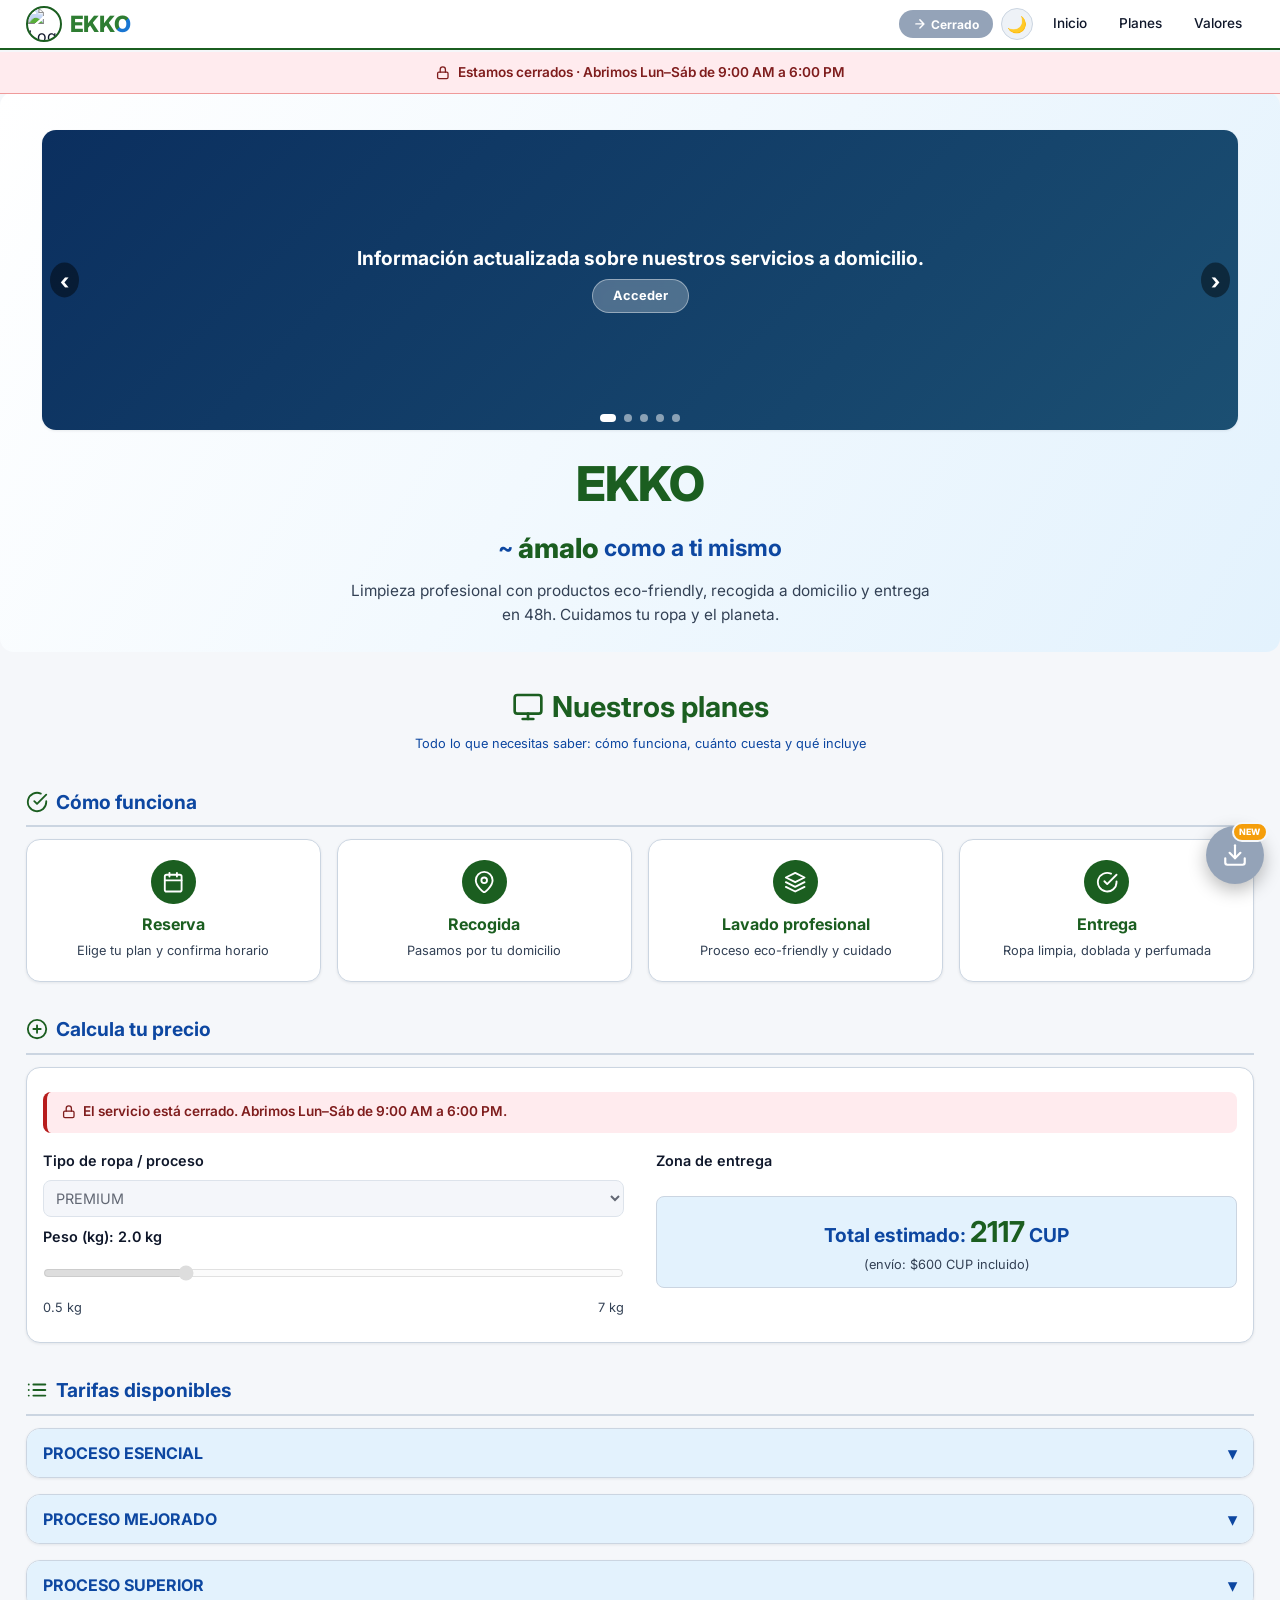
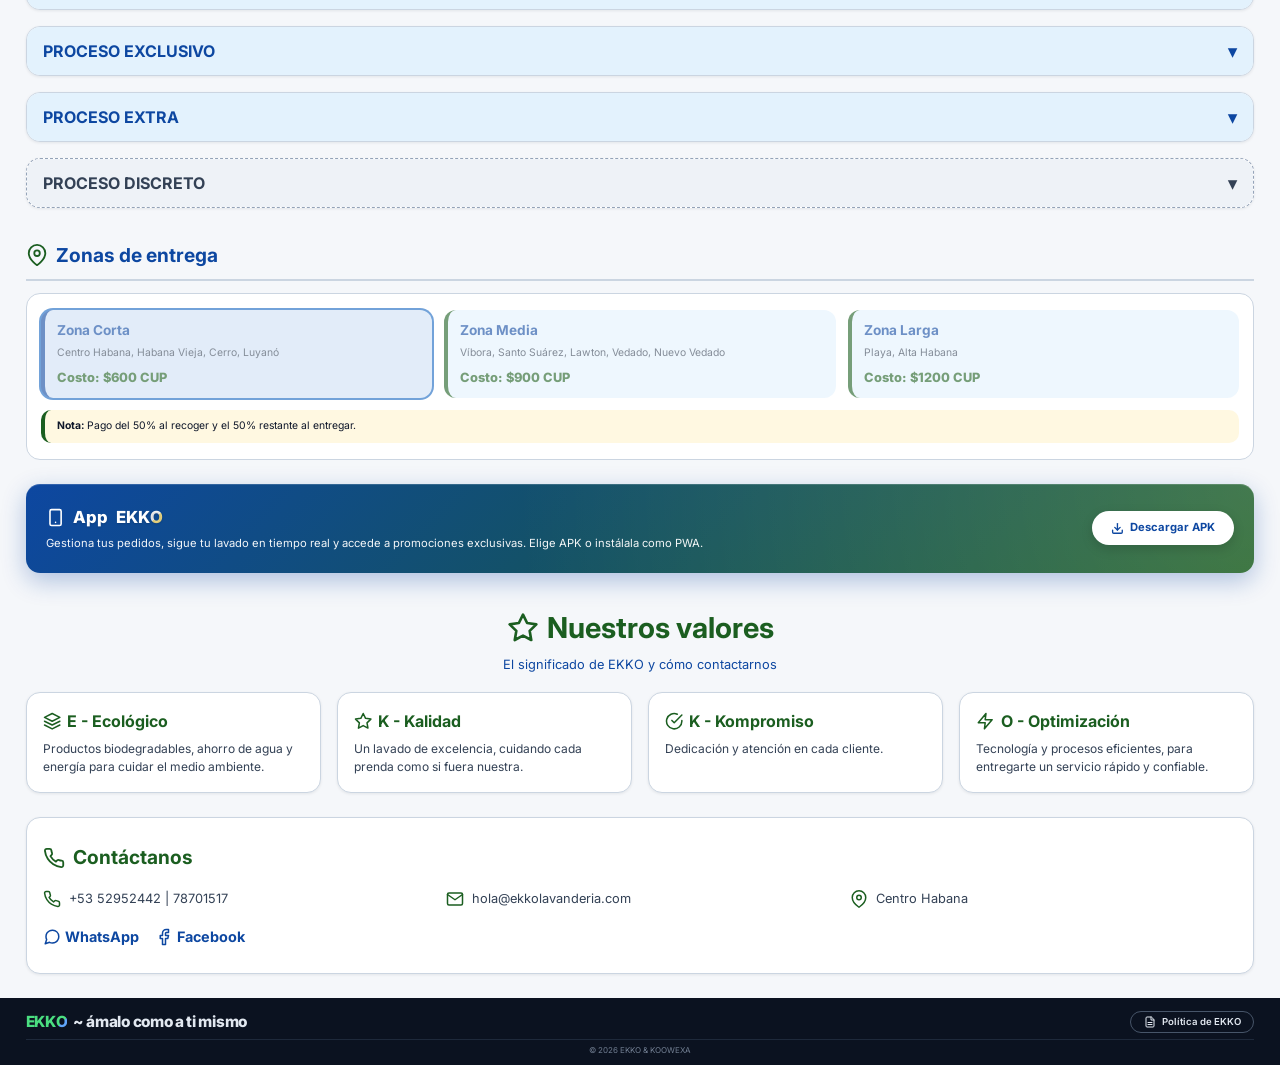
==== commit 4f213ef6: "Add files via upload Signed-off-by: koowexa-dev <278492924+koowexa-dev@users.noreply.github.com>" ====
--- a/index.html
+++ b/index.html
@@ -1,2216 +1,2166 @@
 <!DOCTYPE html>
-<html lang="es">
+<html lang="es" data-theme="light">
 <head>
-    <meta charset="UTF-8" />
-    <meta name="viewport" content="width=device-width, initial-scale=1.0, viewport-fit=cover" />
-    <title>EKKO · Lavandería profesional eco‑friendly</title>
-    <!-- Metaetiquetas optimizadas (SEO, OG, Twitter) -->
-    <meta name="description" content="Lavandería EKKO en La Habana: servicio premium de lavado, secado y planchado a domicilio. Recogida en 24h, entrega en 48h. Productos eco‑friendly, precios justos y atención personalizada." />
-    <meta name="keywords" content="lavandería La Habana, lavado de ropa a domicilio, tintorería eco‑friendly, servicio de planchado, recogida y entrega, limpieza profesional, lavandería económica, lavandería premium, EKKO, productos de limpieza, detergentes ecológicos, lavandería cerca de mí, Centro Habana, Vedado, Playa, lavandería para bebé, lavandería en Cuba, servicio de lavandería, lavandería con app, lavandería sostenible, cuidado de prendas, limpieza de sábanas, lavado de uniformes, servicio de lavandería 24 horas" />
-    <meta name="author" content="Lavandería EKKO" />
-    <meta name="robots" content="index, follow, max-snippet:-1, max-image-preview:large" />
-    <meta name="revisit-after" content="3 days" />
-    <meta name="language" content="Spanish" />
-    <meta name="geo.region" content="CU-03" />
-    <meta name="geo.placename" content="La Habana, Cuba" />
-    <meta name="geo.position" content="23.1136;-82.3666" />
-    <meta name="ICBM" content="23.1136, -82.3666" />
-    <meta property="og:title" content="EKKO · Limpieza profesional eco‑friendly en La Habana" />
-    <meta property="og:description" content="Servicio a domicilio con los mejores productos. Ropa limpia, fresca y aromada en 48h. Planes PREMIUM, ESPECIAL y BABY EKKO. ¡App oficial!" />
-    <meta property="og:url" content="https://koowexa-dev.github.io/lavanderia_ekko_website/" />
-    <meta property="og:image" content="https://github.com/koowexa-dev/lavanderia_ekko_website/raw/refs/heads/main/ekko.jpg" />
-    <meta property="og:image:secure_url" content="https://github.com/koowexa-dev/lavanderia_ekko_website/raw/refs/heads/main/ekko.jpg" />
-    <meta property="og:image:alt" content="Logo Lavandería EKKO - limpieza profesional y sostenible" />
-    <meta property="og:image:width" content="512" />
-    <meta property="og:image:height" content="512" />
-    <meta property="og:image:type" content="image/jpeg" />
-    <meta property="og:locale" content="es_ES" />
-    <meta property="og:type" content="website" />
-    <meta property="og:site_name" content="EKKO" />
-    <meta property="og:updated_time" content="2026-09-09T10:00:00+00:00" />
-    <meta name="twitter:card" content="summary_large_image" />
-    <meta name="twitter:site" content="@LavanderiaEKKO" />
-    <meta name="twitter:creator" content="@LavanderiaEKKO" />
-    <meta name="twitter:title" content="EKKO · Servicio de lavandería a domicilio en La Habana" />
-    <meta name="twitter:description" content="Recogida y entrega exprés. Cuidamos tu ropa y el medio ambiente. Descarga la app y obtén promociones exclusivas." />
-    <meta name="twitter:image" content="https://github.com/koowexa-dev/lavanderia_ekko_website/raw/refs/heads/main/ekko.jpg" />
-    <meta name="twitter:image:alt" content="Logo Lavandería EKKO" />
-    <link rel="canonical" href="https://koowexa-dev.github.io/lavanderia_ekko_website/" />
-    <link rel="alternate" hreflang="es" href="https://koowexa-dev.github.io/lavanderia_ekko_website/" />
-    <link rel="icon" type="image/x-icon" sizes="16x16" href="img/favicon.ico" />
-    <link rel="icon" type="image/x-icon" sizes="32x32" href="img/favicon.ico" />
-    <link rel="icon" type="image/x-icon" sizes="96x96" href="img/favicon.ico" />
-    <link rel="apple-touch-icon" sizes="180x180" href="img/favicon.ico" />
-    <link rel="mask-icon" href="img/favicon.ico" color="#1B5E20" />
-    <link rel="shortcut icon" href="img/favicon.ico" type="image/x-icon" />
-    <meta name="theme-color" content="#1B5E20" />
-    <meta name="msapplication-TileColor" content="#1B5E20" />
-    <meta name="apple-mobile-web-app-capable" content="yes" />
-    <meta name="mobile-web-app-capable" content="yes" />
-    <meta name="apple-mobile-web-app-status-bar-style" content="black-translucent" />
-    <meta http-equiv="Content-Security-Policy" content="default-src 'self'; script-src 'self' 'nonce-ekkoNonce'; style-src 'self' 'nonce-ekkoNonce' https://fonts.googleapis.com; font-src 'self' https://fonts.gstatic.com; img-src 'self' data: https://github.com; connect-src 'self'; frame-ancestors 'none'; base-uri 'self'; form-action 'self'; object-src 'none';" />
-    <meta http-equiv="X-Content-Type-Options" content="nosniff" />
-    <meta http-equiv="X-Frame-Options" content="DENY" />
-    <meta name="referrer" content="strict-origin-when-cross-origin" />
-    <meta name="permissions-policy" content="geolocation=(), camera=(), microphone=(), payment=(), usb=()" />
-    <link rel="preconnect" href="https://fonts.googleapis.com" />
-    <link rel="preconnect" href="https://fonts.gstatic.com" crossorigin />
-    <link href="https://fonts.googleapis.com/css2?family=Inter:opsz,wght@14..32,400;14..32,500;14..32,600;14..32,700;14..32,800&display=swap" rel="stylesheet" />
-    <script type="application/ld+json" nonce="ekkoNonce">
+<meta charset="UTF-8" />
+<meta name="viewport" content="width=device-width, initial-scale=1.0, viewport-fit=cover" />
+<title>EKKO</title>
+<meta name="description" content="Lavandería EKKO en La Habana: lavado, secado y planchado a domicilio con productos eco-friendly. Recogida en 24h, entrega en 48h. Planes desde 500 CUP. Servicio profesional con recogida y entrega puerta a puerta." />
+<meta name="keywords" content="lavandería La Habana, lavado a domicilio Cuba, secado, planchado, servicio de lavandería eco-friendly, EKKO, Centro Habana, lavado de ropa, tintorería Habana, recogida entrega" />
+<meta name="author" content="EKKO & KOOWEXA" />
+<meta name="robots" content="index, follow, max-image-preview:large, max-snippet:-1, max-video-preview:-1" />
+<meta name="googlebot" content="index, follow" />
+<meta name="language" content="Spanish" />
+<meta name="geo.region" content="CU-03" />
+<meta name="geo.placename" content="Centro Habana, Cuba" />
+<meta name="geo.position" content="23.1367;-82.3716" />
+<meta name="ICBM" content="23.1367, -82.3716" />
+<meta name="theme-color" content="#1B5E20" />
+<meta name="color-scheme" content="light dark" />
+<meta name="format-detection" content="telephone=yes" />
+<meta name="apple-mobile-web-app-capable" content="yes" />
+<meta name="apple-mobile-web-app-status-bar-style" content="black-translucent" />
+<meta name="apple-mobile-web-app-title" content="EKKO" />
+<meta name="mobile-web-app-capable" content="yes" />
+<meta name="application-name" content="EKKO" />
+<meta name="msapplication-TileColor" content="#1B5E20" />
+<meta name="msapplication-TileImage" content="https://ekko.freehosting.dev/favicon.ico" />
+<meta name="referrer" content="strict-origin-when-cross-origin" />
+<meta name="rating" content="general" />
+<meta name="distribution" content="global" />
+<meta name="revisit-after" content="7 days" />
+
+<link rel="canonical" href="https://ekko.freehosting.dev/" />
+<link rel="alternate" hreflang="es-CU" href="https://ekko.freehosting.dev/" />
+<link rel="alternate" hreflang="es" href="https://ekko.freehosting.dev/" />
+<link rel="alternate" hreflang="x-default" href="https://ekko.freehosting.dev/" />
+
+<meta property="og:type" content="website" />
+<meta property="og:site_name" content="EKKO Lavandería" />
+<meta property="og:title" content="EKKO · Lavandería eco-friendly en La Habana" />
+<meta property="og:description" content="Lavado, secado y planchado a domicilio. Recogida en 24h, entrega en 48h. Productos eco-friendly. Planes desde 500 CUP en Centro Habana y zonas cercanas." />
+<meta property="og:url" content="https://ekko.freehosting.dev/" />
+<meta property="og:image" content="https://ekko.freehosting.dev/favicon.webp" />
+<meta property="og:image:secure_url" content="https://ekko.freehosting.dev/favicon.webp" />
+<meta property="og:image:type" content="image/webp" />
+<meta property="og:image:width" content="1200" />
+<meta property="og:image:height" content="630" />
+<meta property="og:image:alt" content="EKKO Lavandería - ámalo como a ti mismo" />
+<meta property="og:locale" content="es_CU" />
+<meta property="og:locale:alternate" content="es_ES" />
+
+<meta name="twitter:card" content="summary_large_image" />
+<meta name="twitter:site" content="@ekkolavanderia" />
+<meta name="twitter:creator" content="@ekkolavanderia" />
+<meta name="twitter:title" content="EKKO · Lavandería eco-friendly en La Habana" />
+<meta name="twitter:description" content="Lavado, secado y planchado a domicilio en La Habana. Recogida en 24h, entrega en 48h. Productos eco-friendly." />
+<meta name="twitter:image" content="https://ekko.freehosting.dev/favicon.webp" />
+<meta name="twitter:image:alt" content="EKKO Lavandería" />
+<meta name="twitter:label1" content="Horario" />
+<meta name="twitter:data1" content="Lun-Sáb 9:00 AM - 6:00 PM" />
+<meta name="twitter:label2" content="Teléfono" />
+<meta name="twitter:data2" content="+53 52952442" />
+
+<link rel="preconnect" href="https://fonts.googleapis.com" />
+<link rel="preconnect" href="https://fonts.gstatic.com" crossorigin />
+<link rel="dns-prefetch" href="https://fonts.googleapis.com" />
+<link href="https://fonts.googleapis.com/css2?family=Inter:opsz,wght@14..32,400;14..32,500;14..32,600;14..32,700;14..32,800&display=swap" rel="stylesheet" />
+
+<link rel="icon" type="image/x-icon" href="https://ekko.freehosting.dev/favicon.ico" />
+<link rel="icon" type="image/webp" href="https://ekko.freehosting.dev/favicon.webp" />
+<link rel="shortcut icon" type="image/x-icon" href="https://ekko.freehosting.dev/favicon.ico" />
+<link rel="apple-touch-icon" href="https://ekko.freehosting.dev/favicon.webp" />
+<link rel="apple-touch-icon-precomposed" href="https://ekko.freehosting.dev/favicon.webp" />
+<link rel="mask-icon" href="https://ekko.freehosting.dev/favicon.webp" color="#1B5E20" />
+<link rel="manifest" href="https://ekko.freehosting.dev/manifest.webmanifest" />
+
+<script type="application/ld+json">
+{
+  "@context": "https://schema.org",
+  "@graph": [
+    {
+      "@type": "LocalBusiness",
+      "@id": "https://ekko.freehosting.dev/#business",
+      "name": "EKKO Lavandería",
+      "alternateName": "EKKO",
+      "description": "Lavandería profesional con servicio a domicilio en La Habana. Lavado, secado, planchado y cuidado eco-friendly de prendas.",
+      "url": "https://ekko.freehosting.dev/",
+      "logo": "https://ekko.freehosting.dev/favicon.webp",
+      "image": "https://ekko.freehosting.dev/favicon.webp",
+      "telephone": "+5352952442",
+      "email": "hola@ekkolavanderia.com",
+      "priceRange": "500-2600 CUP",
+      "currenciesAccepted": "CUP",
+      "paymentAccepted": "Efectivo, Transferencia",
+      "slogan": "ámalo como a ti mismo",
+      "address": {
+        "@type": "PostalAddress",
+        "streetAddress": "Centro Habana",
+        "addressLocality": "La Habana",
+        "addressRegion": "La Habana",
+        "postalCode": "10200",
+        "addressCountry": "CU"
+      },
+      "geo": {
+        "@type": "GeoCoordinates",
+        "latitude": 23.1367,
+        "longitude": -82.3716
+      },
+      "areaServed": [
+        { "@type": "Place", "name": "Centro Habana" },
+        { "@type": "Place", "name": "Habana Vieja" },
+        { "@type": "Place", "name": "Cerro" },
+        { "@type": "Place", "name": "Luyanó" },
+        { "@type": "Place", "name": "Víbora" },
+        { "@type": "Place", "name": "Santo Suárez" },
+        { "@type": "Place", "name": "Lawton" },
+        { "@type": "Place", "name": "Vedado" },
+        { "@type": "Place", "name": "Nuevo Vedado" },
+        { "@type": "Place", "name": "Playa" },
+        { "@type": "Place", "name": "Alta Habana" }
+      ],
+      "openingHoursSpecification": [
         {
-            "@context": "https://schema.org",
-            "@type": "DryCleaningOrLaundry",
-            "name": "Lavandería EKKO",
-            "description": "Servicio profesional de lavandería a domicilio en La Habana. Plan BABY EKKO para ropa de bebé.",
-            "url": "https://koowexa-dev.github.io/lavanderia_ekko_website/",
-            "logo": "https://github.com/koowexa-dev/lavanderia_ekko_website/raw/refs/heads/main/ekko.jpg",
-            "telephone": "+5352952442",
-            "priceRange": "$400 - $2000 CUP",
-            "address": {
-                "@type": "PostalAddress",
-                "streetAddress": "Centro Habana",
-                "addressLocality": "La Habana",
-                "addressRegion": "La Habana",
-                "addressCountry": "CU"
-            },
-            "areaServed": {
-                "@type": "City",
-                "name": "La Habana"
-            },
-            "openingHoursSpecification": [{
-                "@type": "OpeningHoursSpecification",
-                "dayOfWeek": ["Monday", "Tuesday", "Wednesday", "Thursday", "Friday", "Saturday"],
-                "opens": "09:00",
-                "closes": "18:00"
-            }],
-            "founder": {
-                "@type": "Person",
-                "name": "Koowexa"
-            },
-            "sameAs": [
-                "https://www.facebook.com/share/1GAw5zsZ1X/",
-                "https://whatsapp.com/channel/0029VbCVdMm89inrbX3WfQ45"
-            ],
-            "aggregateRating": {
-                "@type": "AggregateRating",
-                "ratingValue": "4.8",
-                "reviewCount": "120"
-            },
-            "hasOfferCatalog": {
-                "@type": "OfferCatalog",
-                "name": "Planes de lavandería",
-                "itemListElement": [
-                    { "@type": "Offer", "itemOffered": { "@type": "Service", "name": "PREMIUM" } },
-                    { "@type": "Offer", "itemOffered": { "@type": "Service", "name": "ESPECIAL" } },
-                    { "@type": "Offer", "itemOffered": { "@type": "Service", "name": "WORKING" } },
-                    { "@type": "Offer", "itemOffered": { "@type": "Service", "name": "DEPORTE" } },
-                    { "@type": "Offer", "itemOffered": { "@type": "Service", "name": "VESTIR" } },
-                    { "@type": "Offer", "itemOffered": { "@type": "Service", "name": "UNIFORME" } },
-                    { "@type": "Offer", "itemOffered": { "@type": "Service", "name": "BABY EKKO" } },
-                    { "@type": "Offer", "itemOffered": { "@type": "Service", "name": "ÍNTIMO (Opcional)" } }
-                ]
-            }
+          "@type": "OpeningHoursSpecification",
+          "dayOfWeek": ["Monday","Tuesday","Wednesday","Thursday","Friday","Saturday"],
+          "opens": "09:00",
+          "closes": "18:00"
         }
-    </script>
-    <style nonce="ekkoNonce">
-        /* ===== RESET Y VARIABLES ===== */
-        *,
-        *::before,
-        *::after {
-            margin: 0;
-            padding: 0;
-            box-sizing: border-box;
-        }
-        :root {
-            --verde-eko: #1B5E20;
-            --verde-claro: #2E7D32;
-            --azul-profundo: #0D47A1;
-            --azul-medio: #1565C0;
-            --celeste-suave: #E3F2FD;
-            --blanco-puro: #FFFFFF;
-            --beige-claro: #FFF8E1;
-            --gris-fondo: #F5F7FA;
-            --gris-borde: #E2E8F0;
-            --texto-principal: #1A202C;
-            --texto-secundario: #4A5568;
-            --texto-claro: #FAFAFA;
-            --font-family: 'Inter', system-ui, -apple-system, sans-serif;
-            --shadow-sm: 0 1px 3px rgba(0, 0, 0, 0.06);
-            --shadow-md: 0 4px 12px rgba(0, 0, 0, 0.08);
-            --radius: 14px;
-            --radius-sm: 8px;
-            --transition: 0.25s ease;
-        }
-        body {
-            background: var(--gris-fondo);
-            font-family: var(--font-family);
-            color: var(--texto-principal);
-            line-height: 1.6;
-            font-size: clamp(0.875rem, 1vw + 0.5rem, 1rem);
-            -webkit-font-smoothing: antialiased;
-            -moz-osx-font-smoothing: grayscale;
-        }
-        .container {
-            max-width: 1280px;
-            margin: 0 auto;
-            padding: 0 clamp(0.75rem, 2vw, 2rem);
-        }
-        /* ===== ANIMACIONES ===== */
-        @keyframes fadeUp {
-            from { opacity: 0; transform: translateY(12px); }
-            to { opacity: 1; transform: translateY(0); }
-        }
-        @keyframes pulse {
-            0%, 100% { transform: scale(1); }
-            50% { transform: scale(1.04); }
-        }
-        .anim-fade-up {
-            animation: fadeUp 0.5s ease forwards;
-        }
-        .anim-pulse {
-            animation: pulse 2s ease-in-out infinite;
-        }
-        .hover-lift {
-            transition: transform var(--transition), box-shadow var(--transition);
-        }
-        .hover-lift:hover {
-            transform: translateY(-3px);
-            box-shadow: var(--shadow-md);
-        }
-        /* ===== HEADER ===== */
-        header {
-            background: var(--blanco-puro);
-            border-bottom: 2px solid var(--verde-eko);
-            padding: 0.375rem 0;
-            position: sticky;
-            top: 0;
-            z-index: 1000;
-            backdrop-filter: blur(6px);
-            background: rgba(255, 255, 255, 0.92);
-        }
-        .nav-flex {
-            display: flex;
-            justify-content: space-between;
-            align-items: center;
-            gap: 0.75rem;
-            flex-wrap: wrap;
-        }
-        .logo-area {
-            display: flex;
-            align-items: center;
-            gap: 0.5rem;
-        }
-        .logo-img {
-            width: 2.25rem;
-            height: 2.25rem;
-            object-fit: cover;
-            border-radius: 50%;
-            border: 2px solid var(--verde-eko);
-        }
-        .logo-text {
-            font-size: clamp(1rem, 2vw, 1.4rem);
-            font-weight: 800;
-            letter-spacing: -0.02em;
-        }
-        .ekko-brand {
-            color: #2E7D32;
-        }
-        .o-special {
-            background: linear-gradient(135deg, #2E7D32 50%, #1976D2 50%);
-            -webkit-background-clip: text;
-            background-clip: text;
-            color: transparent;
-            display: inline-block;
-        }
-        .menu-toggle {
-            background: none;
-            border: none;
-            cursor: pointer;
-            padding: 0.25rem;
-            display: flex;
-            align-items: center;
-            justify-content: center;
-        }
-        .menu-toggle svg {
-            width: 1.75rem;
-            height: 1.75rem;
-            fill: var(--azul-profundo);
-        }
-        .header-right {
-            display: flex;
-            align-items: center;
-            gap: 0.75rem;
-            flex-wrap: wrap;
-        }
-        .horario-header {
-            display: flex;
-            align-items: center;
-            gap: 0.4rem;
-            font-size: 0.7rem;
-            background: var(--celeste-suave);
-            padding: 0.2rem 0.6rem;
-            border-radius: 30px;
-            white-space: nowrap;
-            border: 1px solid var(--gris-borde);
-        }
-        .horario-header .estado-indicador {
-            display: inline-block;
-            width: 0.6rem;
-            height: 0.6rem;
-            border-radius: 50%;
-            margin-right: 0.15rem;
-        }
-        .horario-header .estado-indicador.abierto {
-            background: #2E7D32;
-        }
-        .horario-header .estado-indicador.cerrado {
-            background: #B71C1C;
-        }
-        .horario-header .estado-texto {
-            font-weight: 600;
-            font-size: 0.65rem;
-        }
-        .horario-header .horario-detalle-texto {
-            color: var(--texto-secundario);
-            font-size: 0.6rem;
-        }
-        .btn-reservar-header {
-            background: var(--verde-eko);
-            color: white;
-            border: none;
-            padding: 0.3rem 0.9rem;
-            border-radius: 30px;
-            font-weight: 700;
-            font-size: 0.75rem;
-            cursor: pointer;
-            transition: background var(--transition);
-            text-decoration: none;
-            font-family: var(--font-family);
-            display: inline-flex;
-            align-items: center;
-            gap: 0.25rem;
-        }
-        .btn-reservar-header:hover {
-            background: #144a18;
-        }
-        @media (max-width: 600px) {
-            .horario-header .horario-detalle-texto {
-                display: none;
-            }
-            .btn-reservar-header span {
-                display: none;
-            }
-            .btn-reservar-header {
-                padding: 0.3rem 0.6rem;
-                font-size: 0.7rem;
-            }
-        }
-
-        .nav-menu {
-            display: none;
-            flex-direction: column;
-            background: var(--blanco-puro);
-            position: absolute;
-            top: 100%;
-            right: 0;
-            width: 180px;
-            border: 1px solid var(--gris-borde);
-            border-radius: var(--radius-sm);
-            box-shadow: var(--shadow-md);
-            padding: 0.375rem 0;
-            z-index: 2000;
-        }
-        .nav-menu.open {
-            display: flex;
-        }
-        .nav-menu a {
-            padding: 0.5rem 1rem;
-            text-decoration: none;
-            color: var(--texto-principal);
-            font-weight: 500;
-            font-size: 0.8rem;
-            transition: background 0.2s;
-        }
-        .nav-menu a:hover,
-        .nav-menu a:focus {
-            background: var(--celeste-suave);
-        }
-
-        /* ===== BANNER SLIDER ===== */
-        .banner-slider {
-            width: 100%;
-            aspect-ratio: 4 / 1;
-            min-height: 140px;
-            background: linear-gradient(135deg, #0B2F5F 0%, #1B4F72 100%);
-            border-radius: var(--radius);
-            position: relative;
-            overflow: hidden;
-            box-shadow: var(--shadow-sm);
-            margin-bottom: 1rem;
-        }
-        .banner-slides {
-            display: flex;
-            transition: transform 0.5s ease;
-            height: 100%;
-            will-change: transform;
-        }
-        .banner-slide {
-            min-width: 100%;
-            display: flex;
-            flex-direction: column;
-            align-items: center;
-            justify-content: center;
-            padding: 1rem;
-            color: white;
-            text-align: center;
-            gap: 0.5rem;
-        }
-        .banner-slide .slide-texto {
-            font-size: clamp(0.9rem, 1.5vw, 1.25rem);
-            font-weight: 700;
-            line-height: 1.3;
-        }
-        .banner-slide .slide-boton {
-            display: inline-block;
-            background: rgba(255, 255, 255, 0.2);
-            backdrop-filter: blur(4px);
-            padding: 0.375rem 1.25rem;
-            border-radius: 40px;
-            color: white;
-            font-weight: 600;
-            font-size: 0.8rem;
-            text-decoration: none;
-            border: 1px solid rgba(255, 255, 255, 0.25);
-            transition: background 0.2s;
-        }
-        .banner-slide .slide-boton:hover {
-            background: rgba(255, 255, 255, 0.35);
-        }
-        .banner-btn {
-            position: absolute;
-            top: 50%;
-            transform: translateY(-50%);
-            background: rgba(0, 0, 0, 0.35);
-            color: white;
-            border: none;
-            font-size: 1.4rem;
-            padding: 0.25rem 0.625rem;
-            border-radius: 50%;
-            cursor: pointer;
-            z-index: 10;
-            font-weight: bold;
-            transition: background 0.2s;
-        }
-        .banner-btn:hover {
-            background: rgba(0, 0, 0, 0.55);
-        }
-        .banner-prev {
-            left: 0.5rem;
-        }
-        .banner-next {
-            right: 0.5rem;
-        }
-        .banner-dots {
-            position: absolute;
-            bottom: 0.5rem;
-            left: 50%;
-            transform: translateX(-50%);
-            display: flex;
-            gap: 0.5rem;
-            z-index: 10;
-        }
-        .banner-dot {
-            width: 0.5rem;
-            height: 0.5rem;
-            background: rgba(255, 255, 255, 0.4);
-            border-radius: 50%;
-            cursor: pointer;
-            transition: background 0.3s, width 0.3s;
-        }
-        .banner-dot.active {
-            background: white;
-            width: 1rem;
-            border-radius: 0.5rem;
-        }
-
-        /* ===== HERO ===== */
-        .hero-banner {
-            background: linear-gradient(120deg, var(--blanco-puro) 0%, var(--celeste-suave) 100%);
-            padding: clamp(1.5rem, 3vw, 2.5rem) 1rem clamp(1rem, 2vw, 1.5rem);
-            text-align: center;
-            margin-bottom: 1.5rem;
-            border-radius: var(--radius);
-        }
-        .hero-banner h1 {
-            font-size: clamp(1.8rem, 4vw, 3rem);
-            font-weight: 800;
-            color: var(--verde-eko);
-            letter-spacing: -0.02em;
-        }
-        .hero-banner .eslogan-central {
-            font-size: clamp(1rem, 1.8vw, 1.5rem);
-            font-weight: 700;
-            color: var(--azul-profundo);
-            margin: 0.25rem 0 0.5rem;
-            display: flex;
-            align-items: center;
-            justify-content: center;
-            gap: 0.3rem;
-            flex-wrap: wrap;
-        }
-        .hero-banner .eslogan-central .tilde {
-            color: var(--verde-eko);
-            font-weight: 800;
-            font-size: 1.2em;
-        }
-        .hero-banner .subtitulo {
-            font-size: clamp(0.85rem, 1.2vw, 1rem);
-            color: var(--texto-secundario);
-            max-width: 600px;
-            margin: 0 auto;
-        }
-
-        /* ===== CALCULADORA ===== */
-        .calculadora-section {
-            background: var(--blanco-puro);
-            border-radius: var(--radius);
-            padding: 1.5rem 1rem;
-            margin: 1.5rem 0;
-            border: 1px solid var(--gris-borde);
-            box-shadow: var(--shadow-sm);
-        }
-        .calculadora-section h2 {
-            font-size: clamp(1.2rem, 2vw, 1.5rem);
-            color: var(--verde-eko);
-            text-align: center;
-            margin-bottom: 0.5rem;
-            display: flex;
-            align-items: center;
-            justify-content: center;
-            gap: 0.5rem;
-        }
-        .calc-grid {
-            display: grid;
-            grid-template-columns: 1fr 1fr;
-            gap: 1rem 2rem;
-            align-items: start;
-        }
-        @media (max-width: 600px) {
-            .calc-grid {
-                grid-template-columns: 1fr;
-            }
-        }
-        .calc-group {
-            display: flex;
-            flex-direction: column;
-            gap: 0.5rem;
-        }
-        .calc-group label {
-            font-weight: 600;
-            font-size: 0.9rem;
-            color: var(--texto-principal);
-        }
-        .calc-group select,
-        .calc-group input {
-            padding: 0.5rem;
-            border-radius: var(--radius-sm);
-            border: 1px solid var(--gris-borde);
-            font-family: var(--font-family);
-            font-size: 0.9rem;
-            background: var(--blanco-puro);
-        }
-        .calc-group input[type="range"] {
-            width: 100%;
-            accent-color: var(--verde-eko);
-        }
-        .calc-group .peso-display {
-            display: flex;
-            justify-content: space-between;
-            font-size: 0.8rem;
-            color: var(--texto-secundario);
-        }
-        .calc-resultado {
-            background: var(--celeste-suave);
-            border-radius: var(--radius-sm);
-            padding: 0.75rem 1rem;
-            text-align: center;
-            font-weight: 700;
-            font-size: 1.2rem;
-            color: var(--azul-profundo);
-            border: 1px solid var(--gris-borde);
-            margin-top: 0.5rem;
-        }
-        .calc-resultado .precio-final {
-            font-size: 1.8rem;
-            color: var(--verde-eko);
-        }
-        .calc-envio {
-            font-size: 0.8rem;
-            color: var(--texto-secundario);
-            font-weight: 400;
-        }
-
-        /* ===== FLUJO DE PASOS ===== */
-        .pasos-section {
-            margin: 2rem 0;
-            display: grid;
-            grid-template-columns: repeat(auto-fit, minmax(180px, 1fr));
-            gap: 1rem;
-        }
-        .paso-item {
-            background: var(--blanco-puro);
-            border-radius: var(--radius);
-            padding: 1.2rem 0.75rem;
-            text-align: center;
-            border: 1px solid var(--gris-borde);
-            box-shadow: var(--shadow-sm);
-            transition: transform var(--transition), box-shadow var(--transition);
-        }
-        .paso-item:hover {
-            transform: translateY(-4px);
-            box-shadow: var(--shadow-md);
-        }
-        .paso-item .paso-icono {
-            display: inline-flex;
-            align-items: center;
-            justify-content: center;
-            background: var(--verde-eko);
-            color: white;
-            width: 2.8rem;
-            height: 2.8rem;
-            border-radius: 50%;
-            margin-bottom: 0.5rem;
-        }
-        .paso-item h4 {
-            color: var(--verde-eko);
-            font-size: 1rem;
-        }
-        .paso-item p {
-            font-size: 0.8rem;
-            color: var(--texto-secundario);
-            margin-top: 0.2rem;
-        }
-
-        /* ===== ZONAS INTERACTIVAS ===== */
-        .delivery-section {
-            background: var(--blanco-puro);
-            border-radius: var(--radius);
-            padding: 1rem 0.875rem;
-            margin: 1.5rem 0 1rem;
-            border: 1px solid var(--gris-borde);
-        }
-        .delivery-grid {
-            display: grid;
-            grid-template-columns: repeat(auto-fit, minmax(160px, 1fr));
-            gap: 0.75rem;
-            margin-top: 0.75rem;
-        }
-        .zone-card {
-            background: var(--celeste-suave);
-            padding: 0.625rem 0.75rem;
-            border-radius: 12px;
-            border-left: 4px solid var(--verde-eko);
-            cursor: pointer;
-            transition: all var(--transition);
-            display: flex;
-            flex-direction: column;
-            gap: 0.125rem;
-        }
-        .zone-card:hover {
-            transform: scale(1.02);
-            box-shadow: var(--shadow-sm);
-        }
-        .zone-card.seleccionada {
-            border-left-color: var(--azul-profundo);
-            background: #d4e4f7;
-            box-shadow: 0 0 0 2px var(--azul-medio);
-        }
-        .zone-card h3 {
-            font-size: clamp(0.85rem, 1vw, 0.95rem);
-            margin: 0;
-            color: var(--azul-profundo);
-        }
-        .zone-card .zone-lugares {
-            font-size: clamp(0.65rem, 0.75vw, 0.7rem);
-            color: var(--texto-secundario);
-            margin: 0.125rem 0;
-        }
-        .zone-card .zone-total {
-            font-weight: 800;
-            color: var(--verde-eko);
-            font-size: clamp(0.8rem, 0.9vw, 0.9rem);
-            margin-top: 0.125rem;
-        }
-        .delivery-note {
-            background: var(--beige-claro);
-            border-radius: 10px;
-            padding: 0.5rem 0.75rem;
-            margin-top: 0.75rem;
-            font-size: clamp(0.65rem, 0.75vw, 0.7rem);
-            border-left: 4px solid var(--verde-eko);
-            color: #2c3e2f;
-        }
-
-        /* ===== FORMULARIO DE RESERVA ===== */
-        .reserva-form {
-            background: var(--blanco-puro);
-            border-radius: var(--radius);
-            padding: 1.5rem 1rem;
-            margin: 1.5rem 0;
-            border: 1px solid var(--gris-borde);
-            box-shadow: var(--shadow-sm);
-        }
-        .reserva-form h2 {
-            text-align: center;
-            color: var(--verde-eko);
-            font-size: clamp(1.2rem, 2vw, 1.5rem);
-            margin-bottom: 1rem;
-            display: flex;
-            align-items: center;
-            justify-content: center;
-            gap: 0.5rem;
-        }
-        .form-grid {
-            display: grid;
-            grid-template-columns: 1fr 1fr;
-            gap: 0.75rem;
-        }
-        @media (max-width: 600px) {
-            .form-grid {
-                grid-template-columns: 1fr;
-            }
-        }
-        .form-grid label {
-            display: flex;
-            flex-direction: column;
-            gap: 0.2rem;
-            font-weight: 500;
-            font-size: 0.85rem;
-            color: var(--texto-principal);
-        }
-        .form-grid input,
-        .form-grid select,
-        .form-grid textarea {
-            padding: 0.5rem;
-            border-radius: var(--radius-sm);
-            border: 1px solid var(--gris-borde);
-            font-family: var(--font-family);
-            font-size: 0.85rem;
-        }
-        .form-grid textarea {
-            resize: vertical;
-            min-height: 60px;
-        }
-        .form-grid .full-width {
-            grid-column: 1 / -1;
-        }
-        .btn-enviar-reserva {
-            background: var(--verde-eko);
-            color: white;
-            border: none;
-            padding: 0.6rem 1.5rem;
-            border-radius: 40px;
-            font-weight: 700;
-            font-size: 1rem;
-            cursor: pointer;
-            transition: background var(--transition);
-            width: 100%;
-            max-width: 300px;
-            margin: 0.5rem auto 0;
-            display: block;
-            font-family: var(--font-family);
-        }
-        .btn-enviar-reserva:hover {
-            background: #144a18;
-        }
-
-        /* ===== SECCIÓN DE VALORES ===== */
-        .section-title {
-            text-align: center;
-            margin: 2rem 0 1rem;
-        }
-        .section-title h2 {
-            font-size: clamp(1.3rem, 2.5vw, 1.8rem);
-            color: var(--verde-eko);
-            font-weight: 700;
-        }
-        .section-title p {
-            font-size: clamp(0.75rem, 1vw, 0.9rem);
-            color: var(--azul-profundo);
-            margin-top: 0.25rem;
-        }
-        .values-grid {
-            display: grid;
-            grid-template-columns: repeat(auto-fit, minmax(200px, 1fr));
-            gap: 1rem;
-            margin-bottom: 2rem;
-        }
-        .value-card {
-            background: var(--blanco-puro);
-            border-radius: var(--radius);
-            padding: 1rem;
-            border: 1px solid var(--gris-borde);
-            box-shadow: var(--shadow-sm);
-            display: flex;
-            flex-direction: column;
-            align-items: flex-start;
-            transition: transform var(--transition), box-shadow var(--transition);
-        }
-        .value-card:hover {
-            transform: translateY(-2px);
-            box-shadow: var(--shadow-md);
-        }
-        .value-card h3 {
-            color: var(--verde-eko);
-            font-size: clamp(1rem, 1.2vw, 1.15rem);
-            margin-bottom: 0.375rem;
-            display: flex;
-            align-items: center;
-            gap: 0.375rem;
-            width: 100%;
-        }
-        .value-card h3 svg {
-            flex-shrink: 0;
-        }
-        .value-card p {
-            font-size: clamp(0.75rem, 0.9vw, 0.85rem);
-            color: var(--texto-secundario);
-            line-height: 1.5;
-        }
-
-        /* ===== HORARIO ===== */
-        .horario-block {
-            background: var(--blanco-puro);
-            border-radius: var(--radius);
-            padding: 1.5rem 1rem;
-            margin: 2rem 0 1.5rem;
-            border: 1px solid var(--gris-borde);
-            box-shadow: var(--shadow-sm);
-        }
-        .horario-block h3 {
-            font-size: clamp(1.1rem, 1.5vw, 1.3rem);
-            color: var(--verde-eko);
-            margin-bottom: 0.75rem;
-            display: flex;
-            align-items: center;
-            gap: 0.5rem;
-        }
-        .horario-block .estado-grande {
-            font-size: clamp(1rem, 1.2vw, 1.2rem);
-            font-weight: 700;
-            padding: 0.3rem 0.8rem;
-            border-radius: 40px;
-            display: inline-block;
-            margin-bottom: 0.5rem;
-        }
-        .horario-block .estado-grande.abierto {
-            background: #E8F5E9;
-            color: #1B5E20;
-            border: 1px solid #A5D6A7;
-        }
-        .horario-block .estado-grande.cerrado {
-            background: #FFEBEE;
-            color: #B71C1C;
-            border: 1px solid #EF9A9A;
-        }
-        .horario-block .dia-actual {
-            font-size: clamp(0.9rem, 1vw, 1rem);
-            font-weight: 600;
-            color: var(--azul-profundo);
-            margin: 0.25rem 0 0.5rem;
-            display: flex;
-            align-items: center;
-            gap: 0.3rem;
-        }
-        .horario-block .tiempo-restante {
-            font-size: clamp(0.85rem, 0.95vw, 0.95rem);
-            color: var(--texto-secundario);
-            margin-bottom: 0.75rem;
-        }
-        .horario-block .tiempo-restante strong {
-            color: var(--verde-eko);
-        }
-        .horario-block .horario-lista {
-            display: grid;
-            grid-template-columns: repeat(auto-fit, minmax(150px, 1fr));
-            gap: 0.5rem;
-            margin-top: 0.75rem;
-        }
-        .horario-block .horario-item {
-            display: flex;
-            justify-content: space-between;
-            padding: 0.3rem 0.5rem;
-            border-bottom: 1px dashed var(--gris-borde);
-            font-size: clamp(0.8rem, 0.9vw, 0.9rem);
-        }
-        .horario-block .horario-item .dia {
-            font-weight: 600;
-            color: var(--texto-principal);
-        }
-        .horario-block .horario-item .hora {
-            color: var(--texto-secundario);
-        }
-        .horario-block .horario-item.cerrado-dia .hora {
-            color: #B71C1C;
-            font-weight: 600;
-        }
-
-        /* ===== CONTACTO ===== */
-        .contact-section {
-            margin-top: 2rem;
-            padding: 1.5rem 1rem;
-            background: var(--blanco-puro);
-            border-radius: var(--radius);
-            border: 1px solid var(--gris-borde);
-            box-shadow: var(--shadow-sm);
-        }
-        .contact-section h3 {
-            font-size: clamp(1.1rem, 1.5vw, 1.3rem);
-            color: var(--verde-eko);
-            margin-bottom: 1rem;
-            display: flex;
-            align-items: center;
-            gap: 0.5rem;
-        }
-        .contact-grid {
-            display: grid;
-            grid-template-columns: repeat(auto-fit, minmax(180px, 1fr));
-            gap: 1rem;
-        }
-        .contact-item {
-            display: flex;
-            align-items: center;
-            gap: 0.5rem;
-            font-size: clamp(0.8rem, 0.9vw, 0.9rem);
-            color: var(--texto-secundario);
-        }
-        .contact-item svg {
-            flex-shrink: 0;
-        }
-        .contact-social {
-            margin-top: 1rem;
-            display: flex;
-            gap: 1rem;
-            flex-wrap: wrap;
-        }
-        .contact-social a {
-            color: var(--azul-profundo);
-            text-decoration: none;
-            font-weight: 600;
-            font-size: 0.9rem;
-            display: flex;
-            align-items: center;
-            gap: 0.25rem;
-        }
-        .contact-social a:hover {
-            text-decoration: underline;
-        }
-
-        /* ===== ACORDEONES (planes) ===== */
-        .acordeon-container {
-            display: flex;
-            flex-direction: column;
-            gap: 1rem;
-            margin-bottom: 2rem;
-        }
-        .acordeon-item {
-            background: var(--blanco-puro);
-            border-radius: var(--radius);
-            border: 1px solid var(--gris-borde);
-            box-shadow: var(--shadow-sm);
-            overflow: hidden;
-            transition: box-shadow var(--transition);
-        }
-        .acordeon-item:hover {
-            box-shadow: var(--shadow-md);
-        }
-        .acordeon-header {
-            width: 100%;
-            background: var(--celeste-suave);
-            border: none;
-            padding: 0.75rem 1rem;
-            font-size: clamp(1rem, 1.2vw, 1.1rem);
-            font-weight: 700;
-            color: var(--azul-profundo);
-            cursor: pointer;
-            display: flex;
-            justify-content: space-between;
-            align-items: center;
-            font-family: var(--font-family);
-            transition: background 0.2s;
-            text-align: left;
-        }
-        .acordeon-header:hover {
-            background: #d4e4f7;
-        }
-        .acordeon-header .indicator {
-            font-size: 1.2rem;
-            transition: transform 0.3s;
-        }
-        .acordeon-item.active .acordeon-header .indicator {
-            transform: rotate(180deg);
-        }
-        .acordeon-body {
-            display: none;
-            padding: 1rem;
-            background: var(--blanco-puro);
-        }
-        .acordeon-item.active .acordeon-body {
-            display: block;
-        }
-        .plan-card {
-            border-bottom: 1px solid var(--gris-borde);
-            padding: 0.75rem 0;
-        }
-        .plan-card:last-child {
-            border-bottom: none;
-        }
-        .plan-card .plan-nombre {
-            font-weight: 700;
-            color: var(--verde-eko);
-            font-size: clamp(0.95rem, 1.1vw, 1.05rem);
-            display: flex;
-            align-items: center;
-            gap: 0.4rem;
-        }
-        .plan-card .plan-desc {
-            font-size: clamp(0.75rem, 0.85vw, 0.85rem);
-            color: var(--texto-secundario);
-            margin: 0.125rem 0;
-        }
-        .plan-card .plan-detalle {
-            display: flex;
-            flex-wrap: wrap;
-            gap: 0.5rem 1rem;
-            font-size: clamp(0.7rem, 0.8vw, 0.8rem);
-            color: var(--texto-secundario);
-            margin-top: 0.25rem;
-        }
-        .plan-card .plan-detalle span {
-            display: inline-flex;
-            align-items: center;
-            gap: 0.25rem;
-        }
-        .plan-card .plan-detalle .precio {
-            font-weight: 700;
-            color: var(--azul-profundo);
-        }
-        .plan-card .plan-detalle .kg {
-            color: var(--verde-eko);
-        }
-        .badge-opcional {
-            background: #e0e0e0;
-            color: #555;
-            font-size: 0.6rem;
-            padding: 0.1rem 0.6rem;
-            border-radius: 20px;
-            font-weight: 600;
-            letter-spacing: 0.3px;
-            display: inline-block;
-            vertical-align: middle;
-        }
-        .acordeon-item.optional-process {
-            border-style: dashed;
-            border-color: #aaa;
-            background: #fcfcfc;
-        }
-        .acordeon-item.optional-process .acordeon-header {
-            background: #f0f0f0;
-            color: #555;
-        }
-        .acordeon-item.optional-process .acordeon-header:hover {
-            background: #e5e5e5;
-        }
-
-        /* ===== APP ===== */
-        .app-integrada {
-            background: linear-gradient(135deg, var(--azul-profundo), var(--verde-eko));
-            border-radius: var(--radius);
-            padding: 1.25rem;
-            color: white;
-            display: flex;
-            flex-wrap: wrap;
-            align-items: center;
-            justify-content: space-between;
-            gap: 1rem;
-            margin: 1.5rem 0 0.5rem;
-            box-shadow: var(--shadow-sm);
-        }
-        .app-integrada .app-text {
-            display: flex;
-            flex-direction: column;
-            gap: 0.25rem;
-            flex: 1;
-        }
-        .app-integrada .app-text h3 {
-            font-size: clamp(1rem, 1.3vw, 1.2rem);
-            font-weight: 800;
-            display: flex;
-            align-items: center;
-            gap: 0.5rem;
-        }
-        .app-integrada .app-text p {
-            font-size: clamp(0.7rem, 0.8vw, 0.8rem);
-            opacity: 0.9;
-            margin: 0;
-        }
-        .app-integrada .app-boton {
-            background: var(--blanco-puro);
-            color: var(--azul-profundo);
-            border: none;
-            padding: 0.4rem 1.2rem;
-            border-radius: 40px;
-            font-weight: 700;
-            font-size: clamp(0.7rem, 0.8vw, 0.8rem);
-            cursor: pointer;
-            transition: background var(--transition), transform var(--transition);
-            text-decoration: none;
-            display: inline-flex;
-            align-items: center;
-            gap: 0.375rem;
-            font-family: var(--font-family);
-        }
-        .app-integrada .app-boton:hover {
-            background: #f0f0f0;
-            transform: scale(1.03);
-        }
-
-        /* ===== FOOTER ===== */
-        footer {
-            background: #111827;
-            color: #e2e8f0;
-            padding: 0.75rem 0 0.5rem;
-            margin-top: 1.5rem;
-        }
-        .footer-compact {
-            display: flex;
-            flex-wrap: wrap;
-            justify-content: space-between;
-            align-items: center;
-            gap: 0.5rem 1rem;
-            padding-bottom: 0.25rem;
-            margin-bottom: 0.25rem;
-            border-bottom: 1px solid #2d3748;
-        }
-        .logo-text-footer {
-            font-size: clamp(0.85rem, 1.2vw, 1rem);
-            font-weight: 800;
-            letter-spacing: -0.02em;
-        }
-        .logo-text-footer .ekko-brand {
-            color: #2E7D32;
-        }
-        .footer-politica {
-            display: inline-block;
-        }
-        .btn-politica {
-            background: transparent;
-            border: 1px solid #4a5568;
-            color: #cbd5e0;
-            padding: 0.15rem 0.7rem;
-            border-radius: 30px;
-            font-size: clamp(0.6rem, 0.7vw, 0.65rem);
-            cursor: pointer;
-            font-family: var(--font-family);
-            transition: 0.2s;
-            display: inline-flex;
-            align-items: center;
-            gap: 0.25rem;
-        }
-        .btn-politica:hover {
-            background: #2d3748;
-            border-color: #718096;
-        }
-        .copyright {
-            text-align: center;
-            font-size: clamp(0.5rem, 0.55vw, 0.6rem);
-            opacity: 0.7;
-            margin-top: 0.2rem;
-        }
-
-        /* ===== MODAL ===== */
-        .modal {
-            display: none;
-            position: fixed;
-            z-index: 2000;
-            left: 0;
-            top: 0;
-            width: 100%;
-            height: 100%;
-            background-color: rgba(0, 0, 0, 0.6);
-            justify-content: center;
-            align-items: center;
-        }
-        .modal-contenido {
-            background: var(--blanco-puro);
-            max-width: 600px;
-            width: 90%;
-            padding: 1.5rem;
-            border-radius: 20px;
-            box-shadow: 0 10px 30px rgba(0, 0, 0, 0.25);
-            position: relative;
-            max-height: 80vh;
-            overflow-y: auto;
-            color: var(--texto-principal);
-            font-size: clamp(0.8rem, 0.9vw, 0.9rem);
-        }
-        .modal-contenido h3 {
-            font-size: clamp(1.1rem, 1.5vw, 1.3rem);
-            color: var(--verde-eko);
-            margin-bottom: 0.75rem;
-            display: flex;
-            align-items: center;
-            gap: 0.375rem;
-        }
-        .modal-contenido ul {
-            list-style: none;
-            padding: 0;
-            margin: 0.75rem 0;
-        }
-        .modal-contenido ul li {
-            padding: 0.375rem 0;
-            border-bottom: 1px solid var(--gris-borde);
-            font-size: clamp(0.75rem, 0.8vw, 0.8rem);
-            display: flex;
-            align-items: flex-start;
-            gap: 0.375rem;
-        }
-        .modal-contenido ul li svg {
-            flex-shrink: 0;
-            margin-top: 0.125rem;
-        }
-        .modal-contenido .legal-nota-modal {
-            margin-top: 1rem;
-            padding: 0.75rem;
-            background: var(--beige-claro);
-            border-radius: 10px;
-            border-left: 4px solid var(--verde-eko);
-            font-size: clamp(0.75rem, 0.8vw, 0.8rem);
-            color: #2c3e2f;
-        }
-        .modal-contenido .legal-checkbox {
-            display: flex;
-            align-items: center;
-            gap: 0.5rem;
-            margin: 0.5rem 0;
-            font-size: 0.85rem;
-        }
-        .modal-contenido .legal-checkbox input {
-            width: 1.2rem;
-            height: 1.2rem;
-            accent-color: var(--verde-eko);
-        }
-        .modal-cerrar {
-            position: absolute;
-            top: 0.5rem;
-            right: 1rem;
-            cursor: pointer;
-            background: none;
-            border: none;
-            padding: 0.25rem;
-            display: flex;
-            align-items: center;
-            justify-content: center;
-            transition: opacity 0.2s;
-        }
-        .modal-cerrar:hover {
-            opacity: 0.6;
-        }
-
-        /* ===== RESPONSIVE ===== */
-        @media (max-width: 768px) {
-            .values-grid {
-                grid-template-columns: 1fr;
-            }
-            .delivery-grid {
-                grid-template-columns: 1fr;
-            }
-            .contact-grid {
-                grid-template-columns: 1fr;
-            }
-            .footer-compact {
-                flex-direction: column;
-                align-items: center;
-                text-align: center;
-            }
-            .horario-header .horario-detalle-texto {
-                display: none;
-            }
-            .horario-block .horario-lista {
-                grid-template-columns: 1fr;
-            }
-            .pasos-section {
-                grid-template-columns: 1fr 1fr;
-            }
-        }
-        @media (max-width: 480px) {
-            .pasos-section {
-                grid-template-columns: 1fr;
-            }
-        }
-        @media (min-width: 769px) {
-            .menu-toggle {
-                display: none;
-            }
-            .nav-menu {
-                display: flex !important;
-                flex-direction: row;
-                position: static;
-                width: auto;
-                border: none;
-                box-shadow: none;
-                background: transparent;
-                padding: 0;
-                gap: 0.5rem;
-            }
-            .nav-menu a {
-                padding: 0.375rem 0.75rem;
-                font-size: 0.85rem;
-                border-radius: var(--radius-sm);
-            }
-            .nav-menu a:hover {
-                background: var(--celeste-suave);
-            }
-        }
-    </style>
+      ],
+      "sameAs": [
+        "https://whatsapp.com/channel/0029VbCVdMm89inrbX3WfQ45",
+        "https://www.facebook.com/share/1GAw5zsZ1X/"
+      ],
+      "hasOfferCatalog": {
+        "@type": "OfferCatalog",
+        "name": "Planes de lavandería EKKO",
+        "itemListElement": [
+          { "@type": "Offer", "itemOffered": { "@type": "Service", "name": "Plan PREMIUM", "description": "Limpieza eficiente para prendas de uso diario." }, "priceCurrency": "CUP", "price": "1300-2600", "priceSpecification": { "@type": "PriceSpecification", "minPrice": "1300", "maxPrice": "2600", "priceCurrency": "CUP" } },
+          { "@type": "Offer", "itemOffered": { "@type": "Service", "name": "Plan ESPECIAL", "description": "Para sábanas, fundas, toallas, cobijas ligeras." }, "priceCurrency": "CUP", "price": "1000-1500" },
+          { "@type": "Offer", "itemOffered": { "@type": "Service", "name": "Plan WORKING", "description": "Overoles, uniformes industriales." }, "priceCurrency": "CUP", "price": "1000-1400" },
+          { "@type": "Offer", "itemOffered": { "@type": "Service", "name": "Plan DEPORTE", "description": "Ropa deportiva técnica." }, "priceCurrency": "CUP", "price": "900-1300" },
+          { "@type": "Offer", "itemOffered": { "@type": "Service", "name": "Plan VESTIR", "description": "Camisas, pantalones, ropa formal." }, "priceCurrency": "CUP", "price": "1300-1700" },
+          { "@type": "Offer", "itemOffered": { "@type": "Service", "name": "Plan UNIFORME", "description": "Uniformes empresariales y escolares." }, "priceCurrency": "CUP", "price": "1200-1600" },
+          { "@type": "Offer", "itemOffered": { "@type": "Service", "name": "Plan EKKO BABY", "description": "Ropa de bebé con cuidado extremo." }, "priceCurrency": "CUP", "price": "1000-1600" },
+          { "@type": "Offer", "itemOffered": { "@type": "Service", "name": "Plan MUÑEQUERA", "description": "Peluches y artículos infantiles." }, "priceCurrency": "CUP", "price": "1100-1600" },
+          { "@type": "Offer", "itemOffered": { "@type": "Service", "name": "Plan ÍNTIMO", "description": "Ropa interior con discreción." }, "priceCurrency": "CUP", "price": "500-1000" }
+        ]
+      }
+    },
+    {
+      "@type": "WebSite",
+      "@id": "https://ekko.freehosting.dev/#website",
+      "url": "https://ekko.freehosting.dev/",
+      "name": "EKKO Lavandería",
+      "description": "Lavandería eco-friendly a domicilio en La Habana.",
+      "publisher": { "@id": "https://ekko.freehosting.dev/#business" },
+      "inLanguage": "es-CU",
+      "potentialAction": {
+        "@type": "SearchAction",
+        "target": "https://ekko.freehosting.dev/?q={search_term_string}",
+        "query-input": "required name=search_term_string"
+      }
+    },
+    {
+      "@type": "Organization",
+      "@id": "https://ekko.freehosting.dev/#organization",
+      "name": "EKKO & KOOWEXA",
+      "url": "https://ekko.freehosting.dev/",
+      "logo": {
+        "@type": "ImageObject",
+        "url": "https://ekko.freehosting.dev/favicon.webp",
+        "width": 1200,
+        "height": 630
+      },
+      "contactPoint": {
+        "@type": "ContactPoint",
+        "telephone": "+5352952442",
+        "contactType": "customer service",
+        "areaServed": "CU",
+        "availableLanguage": ["Spanish"]
+      }
+    },
+    {
+      "@type": "BreadcrumbList",
+      "@id": "https://ekko.freehosting.dev/#breadcrumb",
+      "itemListElement": [
+        { "@type": "ListItem", "position": 1, "name": "Inicio", "item": "https://ekko.freehosting.dev/#inicio" },
+        { "@type": "ListItem", "position": 2, "name": "Planes", "item": "https://ekko.freehosting.dev/#planes" },
+        { "@type": "ListItem", "position": 3, "name": "Valores", "item": "https://ekko.freehosting.dev/#valores" }
+      ]
+    },
+    {
+      "@type": "Service",
+      "@id": "https://ekko.freehosting.dev/#service",
+      "serviceType": "Lavandería a domicilio",
+      "provider": { "@id": "https://ekko.freehosting.dev/#business" },
+      "areaServed": { "@type": "City", "name": "La Habana" },
+      "hasOfferCatalog": { "@id": "https://ekko.freehosting.dev/#business" },
+      "offers": {
+        "@type": "Offer",
+        "availability": "https://schema.org/InStock",
+        "priceCurrency": "CUP",
+        "price": "500",
+        "priceValidUntil": "2027-12-31"
+      }
+    },
+    {
+      "@type": "FAQPage",
+      "@id": "https://ekko.freehosting.dev/#faq",
+      "mainEntity": [
+        { "@type": "Question", "name": "¿Cómo funciona el servicio de recogida y entrega?", "acceptedAnswer": { "@type": "Answer", "text": "Reservas tu plan, pasamos por tu domicilio, lavamos profesionalmente y entregamos la ropa limpia, doblada y perfumada en un plazo aproximado de 48 horas." } },
+        { "@type": "Question", "name": "¿Qué zonas cubre EKKO?", "acceptedAnswer": { "@type": "Answer", "text": "Cubrimos Centro Habana, Habana Vieja, Cerro, Luyanó, Víbora, Santo Suárez, Lawton, Vedado, Nuevo Vedado, Playa y Alta Habana." } },
+        { "@type": "Question", "name": "¿Cuál es el horario de atención?", "acceptedAnswer": { "@type": "Answer", "text": "Atendemos de lunes a sábado de 9:00 AM a 6:00 PM." } },
+        { "@type": "Question", "name": "¿Los productos son eco-friendly?", "acceptedAnswer": { "@type": "Answer", "text": "Sí. Utilizamos productos biodegradables, con ahorro de agua y energía para cuidar el medio ambiente." } }
+      ]
+    }
+  ]
+}
+</script>
+
+<style nonce="ekkoNonce">
+*,*::before,*::after{margin:0;padding:0;box-sizing:border-box}
+:root{
+  --verde-eko:#1B5E20;--verde-claro:#2E7D32;--azul-profundo:#0D47A1;--azul-medio:#1565C0;
+  --celeste-suave:#E3F2FD;--blanco-puro:#FFFFFF;--beige-claro:#FFF8E1;--gris-fondo:#F5F7FA;
+  --gris-borde:#CBD5E1;--texto-principal:#0F172A;--texto-secundario:#334155;--texto-claro:#FAFAFA;
+  --font-family:'Inter',system-ui,-apple-system,'Segoe UI',Roboto,sans-serif;
+  --shadow-sm:0 1px 3px rgba(15,23,42,.08);--shadow-md:0 4px 14px rgba(15,23,42,.12);
+  --radius:14px;--radius-sm:8px;--transition:.25s ease;
+  --bg-body:var(--gris-fondo);--bg-card:var(--blanco-puro);--bg-seccion:#EEF2F7;
+  --text-primary:var(--texto-principal);--text-secondary:var(--texto-secundario);
+  --border-color:var(--gris-borde);--estado-abierto:var(--verde-eko);--estado-cerrado:#B71C1C;
+  --safe-top:env(safe-area-inset-top,0px);--safe-bottom:env(safe-area-inset-bottom,0px);
+  --grad-apk:linear-gradient(135deg,var(--azul-profundo) 0%,var(--verde-eko) 100%);
+  --grad-apk-rev:linear-gradient(135deg,var(--verde-eko) 0%,var(--azul-profundo) 100%);
+  --grad-apk-diag:linear-gradient(120deg,var(--azul-profundo) 0%,var(--verde-eko) 60%,var(--azul-medio) 100%);
+  --grad-apk-soft:linear-gradient(135deg,#00695C 0%,#1B5E20 100%);
+  --grad-apk-purple:linear-gradient(135deg,#6A1B9A 0%,#0D47A1 100%);
+  --grad-apk-gold:linear-gradient(135deg,#B45309 0%,#1B5E20 100%);
+  --focus-ring:0 0 0 3px rgba(21,101,192,.45);
+}
+[data-theme="dark"]{
+  --blanco-puro:#1e293b;--gris-fondo:#0f172a;--gris-borde:#475569;
+  --texto-principal:#f8fafc;--texto-secundario:#cbd5e1;--celeste-suave:#1e293b;--beige-claro:#2d3b4f;
+  --verde-eko:#34A853;--verde-claro:#4CAF50;--azul-profundo:#60A5FA;--azul-medio:#3B82F6;
+  --bg-body:#0f172a;--bg-card:#1e293b;--bg-seccion:#293548;
+  --text-primary:#f8fafc;--text-secondary:#cbd5e1;--border-color:#475569;
+  --shadow-sm:0 1px 3px rgba(0,0,0,.4);--shadow-md:0 4px 14px rgba(0,0,0,.5);
+  --grad-apk:linear-gradient(135deg,#1E3A8A 0%,#166534 100%);
+  --grad-apk-rev:linear-gradient(135deg,#166534 0%,#1E3A8A 100%);
+  --grad-apk-diag:linear-gradient(120deg,#1E3A8A 0%,#166534 60%,#2563EB 100%);
+  --grad-apk-soft:linear-gradient(135deg,#004D40 0%,#166534 100%);
+  --grad-apk-purple:linear-gradient(135deg,#4A148C 0%,#1E3A8A 100%);
+  --grad-apk-gold:linear-gradient(135deg,#92400E 0%,#166534 100%);
+}
+html,body{height:100%}
+body{background:var(--gris-fondo);font-family:var(--font-family);color:var(--texto-principal);line-height:1.6;font-size:clamp(.875rem,1vw + .5rem,1rem);-webkit-font-smoothing:antialiased;-moz-osx-font-smoothing:grayscale;transition:background var(--transition),color var(--transition);overflow-x:hidden}
+img,svg{max-width:100%;display:block}
+button{font-family:inherit;color:inherit}
+a{color:var(--azul-profundo)}
+:focus-visible{outline:none;box-shadow:var(--focus-ring);border-radius:6px}
+.container{max-width:1280px;margin:0 auto;padding:0 clamp(.75rem,2vw,2rem)}
+
+.ico{width:1.15em;height:1.15em;display:inline-block;vertical-align:-.2em;flex-shrink:0}
+.ico-lg{width:1.5em;height:1.5em;vertical-align:-.3em}
+.ico-2xl{width:2rem;height:2rem}
+.ico-3xl{width:2.5rem;height:2.5rem;vertical-align:-.4em}
+
+@media (prefers-reduced-motion: reduce){*,*::before,*::after{animation-duration:.001ms !important;transition-duration:.001ms !important}}
+
+@keyframes fadeUp{from{opacity:0;transform:translateY(12px)}to{opacity:1;transform:translateY(0)}}
+@keyframes pulse{0%,100%{transform:scale(1)}50%{transform:scale(1.04)}}
+@keyframes fadeIn{from{opacity:0}to{opacity:1}}
+@keyframes slideUp{from{opacity:0;transform:translateY(20px)}to{opacity:1;transform:translateY(0)}}
+@keyframes modalIn{from{opacity:0;transform:scale(.92) translateY(10px)}to{opacity:1;transform:scale(1) translateY(0)}}
+@keyframes parpadeo{0%,100%{opacity:1}50%{opacity:.55}}
+.anim-fade-up{animation:fadeUp .5s ease forwards}
+.anim-pulse{animation:pulse 2s ease-in-out infinite}
+.hover-lift{transition:transform var(--transition),box-shadow var(--transition)}
+.hover-lift:hover{transform:translateY(-3px);box-shadow:var(--shadow-md)}
+
+header{background:var(--blanco-puro);border-bottom:2px solid var(--verde-eko);padding:.375rem 0;position:sticky;top:0;z-index:1000;backdrop-filter:blur(6px);-webkit-backdrop-filter:blur(6px)}
+.nav-flex{display:flex;justify-content:space-between;align-items:center;gap:.75rem;flex-wrap:wrap}
+.logo-area{display:flex;align-items:center;gap:.5rem}
+.logo-img{width:2.25rem;height:2.25rem;object-fit:cover;border-radius:50%;border:2px solid var(--verde-eko)}
+.logo-text{font-size:clamp(1rem,2vw,1.4rem);font-weight:800;letter-spacing:-.02em;color:var(--texto-principal)}
+.ekko-brand{color:var(--verde-claro)}
+.o-special{background:linear-gradient(135deg,#2E7D32 50%,#1976D2 50%);-webkit-background-clip:text;background-clip:text;color:transparent;display:inline-block}
+.header-right{display:flex;align-items:center;gap:.5rem;flex-wrap:wrap}
+.menu-toggle{background:none;border:none;cursor:pointer;padding:.25rem;display:flex;align-items:center;justify-content:center}
+.menu-toggle svg{width:1.75rem;height:1.75rem;fill:var(--azul-profundo)}
+.btn-reservar-header{background:var(--verde-eko);color:#fff;border:none;padding:.4rem .9rem;border-radius:30px;font-weight:700;font-size:.75rem;cursor:pointer;text-decoration:none;display:inline-flex;align-items:center;gap:.25rem;transition:background var(--transition),transform var(--transition)}
+.btn-reservar-header:hover{background:#144a18;transform:translateY(-1px)}
+.btn-icon{background:var(--bg-seccion);border:1px solid var(--border-color);width:2rem;height:2rem;border-radius:50%;cursor:pointer;display:inline-flex;align-items:center;justify-content:center;font-size:1rem;line-height:1;color:var(--texto-principal);transition:background var(--transition),transform var(--transition)}
+.btn-icon:hover{background:var(--celeste-suave);transform:scale(1.05)}
+.nav-menu{display:none;flex-direction:column;background:var(--blanco-puro);position:absolute;top:100%;right:0;width:220px;border:1px solid var(--gris-borde);border-radius:var(--radius-sm);box-shadow:var(--shadow-md);padding:.375rem 0;z-index:2000}
+.nav-menu.open{display:flex}
+.nav-menu a{padding:.5rem 1rem;text-decoration:none;color:var(--texto-principal);font-weight:500;font-size:.85rem;transition:background .2s}
+.nav-menu a:hover,.nav-menu a:focus{background:var(--celeste-suave)}
+
+.banner-cerrado{background:#FFEBEE;color:#7F1D1D;text-align:center;padding:.6rem 1rem;font-size:.85rem;font-weight:600;border-bottom:1px solid #EF9A9A;position:sticky;top:52px;z-index:999;display:flex;align-items:center;justify-content:center;gap:.4rem}
+
+.hero-banner{background:linear-gradient(120deg,var(--blanco-puro) 0%,var(--celeste-suave) 100%);padding:clamp(1.5rem,3vw,2.5rem) 1rem clamp(1rem,2vw,1.5rem);text-align:center;margin-bottom:1.5rem;border-radius:var(--radius)}
+.hero-banner h1{font-size:clamp(1.8rem,4vw,3rem);font-weight:800;color:var(--verde-eko);letter-spacing:-.02em}
+.eslogan-central{font-size:clamp(1rem,1.8vw,1.5rem);font-weight:700;color:var(--azul-profundo);margin:.25rem 0 .5rem;display:flex;align-items:center;justify-content:center;gap:.3rem;flex-wrap:wrap}
+.tilde{color:var(--verde-eko);font-weight:800;font-size:1.2em}
+.subtitulo{font-size:clamp(.85rem,1.2vw,1rem);color:var(--texto-secundario);max-width:600px;margin:0 auto}
+.banner-slider{width:100%;aspect-ratio:4/1;min-height:140px;background:linear-gradient(135deg,#0B2F5F 0%,#1B4F72 100%);border-radius:var(--radius);position:relative;overflow:hidden;box-shadow:var(--shadow-sm);margin-bottom:1rem}
+.banner-slides{display:flex;transition:transform .5s ease;height:100%;will-change:transform}
+.banner-slide{min-width:100%;display:flex;flex-direction:column;align-items:center;justify-content:center;padding:1rem;color:#fff;text-align:center;gap:.5rem}
+.slide-texto{font-size:clamp(.9rem,1.5vw,1.25rem);font-weight:700;line-height:1.3}
+.slide-boton{display:inline-block;background:rgba(255,255,255,.25);backdrop-filter:blur(4px);padding:.375rem 1.25rem;border-radius:40px;color:#fff;font-weight:700;font-size:.8rem;text-decoration:none;border:1px solid rgba(255,255,255,.4);transition:background .2s}
+.slide-boton:hover{background:rgba(255,255,255,.42)}
+.banner-btn{position:absolute;top:50%;transform:translateY(-50%);background:rgba(0,0,0,.45);color:#fff;border:none;font-size:1.4rem;padding:.25rem .625rem;border-radius:50%;cursor:pointer;z-index:10;font-weight:bold;transition:background .2s}
+.banner-btn:hover{background:rgba(0,0,0,.7)}
+.banner-prev{left:.5rem}.banner-next{right:.5rem}
+.banner-dots{position:absolute;bottom:.5rem;left:50%;transform:translateX(-50%);display:flex;gap:.5rem;z-index:10}
+.banner-dot{width:.5rem;height:.5rem;background:rgba(255,255,255,.5);border-radius:50%;cursor:pointer;transition:background .3s,width .3s}
+.banner-dot.active{background:#fff;width:1rem;border-radius:.5rem}
+
+.section-title{text-align:center;margin:2rem 0 1rem}
+.section-title h2{font-size:clamp(1.3rem,2.5vw,1.8rem);color:var(--verde-eko);font-weight:700;display:inline-flex;align-items:center;gap:.5rem}
+.section-title p{font-size:clamp(.75rem,1vw,.9rem);color:var(--azul-profundo);margin-top:.25rem}
+.subsection-title{display:flex;align-items:center;gap:.5rem;font-size:clamp(1.05rem,1.5vw,1.25rem);color:var(--azul-profundo);font-weight:700;margin:2rem 0 .75rem;padding-bottom:.5rem;border-bottom:2px solid var(--gris-borde)}
+.subsection-title svg{flex-shrink:0;color:var(--verde-eko)}
+
+.calculadora-section{background:var(--blanco-puro);border-radius:var(--radius);padding:1.5rem 1rem;margin:0 0 1rem;border:1px solid var(--gris-borde);box-shadow:var(--shadow-sm)}
+.calc-grid{display:grid;grid-template-columns:1fr 1fr;gap:1rem 2rem;align-items:start}
+.calc-group{display:flex;flex-direction:column;gap:.5rem}
+.calc-group label{font-weight:600;font-size:.9rem;color:var(--texto-principal)}
+.calc-group select,.calc-group input{padding:.5rem;border-radius:var(--radius-sm);border:1px solid var(--gris-borde);font-family:var(--font-family);font-size:.9rem;background:var(--blanco-puro);color:var(--texto-principal)}
+.calc-group input[type="range"]{width:100%;accent-color:var(--verde-eko)}
+.peso-display{display:flex;justify-content:space-between;font-size:.8rem;color:var(--texto-secundario)}
+.calc-resultado{background:var(--celeste-suave);border-radius:var(--radius-sm);padding:.75rem 1rem;text-align:center;font-weight:700;font-size:1.2rem;color:var(--azul-profundo);border:1px solid var(--gris-borde);margin-top:.5rem}
+.calc-resultado .precio-final{font-size:1.8rem;color:var(--verde-eko)}
+.calc-envio{font-size:.8rem;color:var(--texto-secundario);font-weight:400}
+.aviso-cerrado{background:#FFEBEE;color:#7F1D1D;border-left:4px solid #B71C1C;padding:.6rem .9rem;border-radius:var(--radius-sm);margin-bottom:1rem;font-size:.85rem;font-weight:600;display:flex;align-items:center;gap:.4rem}
+
+.pasos-section{display:grid;grid-template-columns:repeat(auto-fit,minmax(180px,1fr));gap:1rem;margin-bottom:.5rem}
+.paso-item{background:var(--blanco-puro);border-radius:var(--radius);padding:1.2rem .75rem;text-align:center;border:1px solid var(--gris-borde);box-shadow:var(--shadow-sm);transition:transform var(--transition),box-shadow var(--transition)}
+.paso-item:hover{transform:translateY(-4px);box-shadow:var(--shadow-md)}
+.paso-icono{display:inline-flex;align-items:center;justify-content:center;background:var(--verde-eko);color:#fff;width:2.8rem;height:2.8rem;border-radius:50%;margin-bottom:.5rem}
+.paso-icono svg{width:1.4rem;height:1.4rem}
+.paso-item h4{color:var(--verde-eko);font-size:1rem}
+.paso-item p{font-size:.8rem;color:var(--texto-secundario);margin-top:.2rem}
+
+.delivery-section{background:var(--blanco-puro);border-radius:var(--radius);padding:1rem .875rem;margin:0 0 1rem;border:1px solid var(--gris-borde)}
+.delivery-grid{display:grid;grid-template-columns:repeat(auto-fit,minmax(160px,1fr));gap:.75rem}
+.zone-card{background:var(--celeste-suave);padding:.625rem .75rem;border-radius:12px;border-left:4px solid var(--verde-eko);cursor:pointer;transition:all var(--transition);display:flex;flex-direction:column;gap:.125rem}
+.zone-card:hover{transform:scale(1.02);box-shadow:var(--shadow-sm)}
+.zone-card.seleccionada{border-left-color:var(--azul-profundo);background:#CFE0F5;box-shadow:0 0 0 2px var(--azul-medio)}
+[data-theme="dark"] .zone-card.seleccionada{background:#2d3b4f}
+.zone-card h3{font-size:clamp(.85rem,1vw,.95rem);margin:0;color:var(--azul-profundo)}
+.zone-lugares{font-size:clamp(.65rem,.75vw,.7rem);color:var(--texto-secundario);margin:.125rem 0}
+.zone-total{font-weight:800;color:var(--verde-eko);font-size:clamp(.8rem,.9vw,.9rem);margin-top:.125rem}
+.delivery-note{background:var(--beige-claro);border-radius:10px;padding:.5rem .75rem;margin-top:.75rem;font-size:clamp(.65rem,.75vw,.7rem);border-left:4px solid var(--verde-eko);color:var(--texto-principal)}
+
+.values-grid{display:grid;grid-template-columns:repeat(auto-fit,minmax(200px,1fr));gap:1rem;margin-bottom:1.5rem}
+.value-card{background:var(--blanco-puro);border-radius:var(--radius);padding:1rem;border:1px solid var(--gris-borde);box-shadow:var(--shadow-sm);display:flex;flex-direction:column;align-items:flex-start;transition:transform var(--transition),box-shadow var(--transition)}
+.value-card:hover{transform:translateY(-2px);box-shadow:var(--shadow-md)}
+.value-card h3{color:var(--verde-eko);font-size:clamp(1rem,1.2vw,1.15rem);margin-bottom:.375rem;display:flex;align-items:center;gap:.375rem;width:100%}
+.value-card h3 svg{color:var(--verde-eko)}
+.value-card p{font-size:clamp(.75rem,.9vw,.85rem);color:var(--texto-secundario);line-height:1.5}
+.contact-section{padding:1.5rem 1rem;background:var(--blanco-puro);border-radius:var(--radius);border:1px solid var(--gris-borde);box-shadow:var(--shadow-sm)}
+.contact-section h3{font-size:clamp(1.1rem,1.5vw,1.3rem);color:var(--verde-eko);margin-bottom:1rem;display:flex;align-items:center;gap:.5rem}
+.contact-grid{display:grid;grid-template-columns:repeat(auto-fit,minmax(180px,1fr));gap:1rem}
+.contact-item{display:flex;align-items:center;gap:.5rem;font-size:clamp(.8rem,.9vw,.9rem);color:var(--texto-secundario)}
+.contact-item svg{flex-shrink:0;color:var(--verde-eko)}
+.contact-social{margin-top:1rem;display:flex;gap:1rem;flex-wrap:wrap}
+.contact-social a{color:var(--azul-profundo);text-decoration:none;font-weight:700;font-size:.9rem;display:flex;align-items:center;gap:.25rem}
+.contact-social a:hover{text-decoration:underline}
+
+.acordeon-container{display:flex;flex-direction:column;gap:1rem;margin-bottom:1rem}
+.acordeon-item{background:var(--blanco-puro);border-radius:var(--radius);border:1px solid var(--gris-borde);box-shadow:var(--shadow-sm);overflow:hidden;transition:box-shadow var(--transition)}
+.acordeon-item:hover{box-shadow:var(--shadow-md)}
+.acordeon-header{width:100%;background:var(--celeste-suave);border:none;padding:.75rem 1rem;font-size:clamp(1rem,1.2vw,1.1rem);font-weight:700;color:var(--azul-profundo);cursor:pointer;display:flex;justify-content:space-between;align-items:center;font-family:var(--font-family);transition:background .2s;text-align:left}
+.acordeon-header:hover{background:#CFE0F5}
+[data-theme="dark"] .acordeon-header:hover{background:#2d3b4f}
+.acordeon-header .indicator{font-size:1.2rem;transition:transform .3s}
+.acordeon-item.active .acordeon-header .indicator{transform:rotate(180deg)}
+.acordeon-body{display:none;padding:1rem;background:var(--blanco-puro)}
+.acordeon-item.active .acordeon-body{display:block}
+.plan-card{border-bottom:1px solid var(--gris-borde);padding:.75rem 0}
+.plan-card:last-child{border-bottom:none}
+.plan-nombre{font-weight:700;color:var(--verde-eko);font-size:clamp(.95rem,1.1vw,1.05rem);display:flex;align-items:center;gap:.4rem}
+.plan-desc{font-size:clamp(.75rem,.85vw,.85rem);color:var(--texto-secundario);margin:.125rem 0}
+.plan-detalle{display:flex;flex-wrap:wrap;gap:.5rem 1rem;font-size:clamp(.7rem,.8vw,.8rem);color:var(--texto-secundario);margin-top:.25rem}
+.plan-detalle span{display:inline-flex;align-items:center;gap:.25rem}
+.plan-detalle .precio{font-weight:700;color:var(--azul-profundo)}
+.plan-detalle .kg{color:var(--verde-eko)}
+.badge-opcional{background:#E2E8F0;color:#334155;font-size:.6rem;padding:.1rem .6rem;border-radius:20px;font-weight:700;letter-spacing:.3px;display:inline-block;vertical-align:middle}
+.acordeon-item.optional-process{border-style:dashed;border-color:#94A3B8}
+.acordeon-item.optional-process .acordeon-header{background:var(--bg-seccion);color:var(--texto-secundario)}
+
+.app-integrada{background:var(--grad-apk);border-radius:var(--radius);padding:1.25rem;color:#fff;display:flex;flex-wrap:wrap;align-items:center;justify-content:space-between;gap:1rem;margin:1.5rem 0 .5rem;box-shadow:0 8px 24px rgba(13,71,161,.30),inset 0 1px 0 rgba(255,255,255,.15);position:relative;overflow:hidden}
+.app-integrada::before{content:"";position:absolute;inset:0;background:radial-gradient(circle at top right,rgba(255,255,255,.18),transparent 60%);pointer-events:none}
+.app-text{display:flex;flex-direction:column;gap:.25rem;flex:1;min-width:200px;position:relative;z-index:1}
+.app-text h3{font-size:clamp(1rem,1.3vw,1.2rem);font-weight:800;display:flex;align-items:center;gap:.5rem;color:#fff;text-shadow:0 1px 2px rgba(0,0,0,.15)}
+.app-text h3 .ekko-brand{color:#fff}
+.app-text h3 .o-special{background:linear-gradient(135deg,#fff 50%,#FDE68A 50%);-webkit-background-clip:text;background-clip:text;color:transparent}
+.app-text p{font-size:clamp(.7rem,.8vw,.8rem);opacity:.95;color:#fff}
+.app-botones{display:flex;gap:.5rem;flex-wrap:wrap;align-items:center;position:relative;z-index:1}
+.app-boton{background:#fff;color:var(--azul-profundo);border:none;padding:.5rem 1.2rem;border-radius:40px;font-weight:700;font-size:clamp(.7rem,.8vw,.8rem);cursor:pointer;transition:background var(--transition),transform var(--transition);text-decoration:none;display:inline-flex;align-items:center;gap:.375rem;box-shadow:0 4px 12px rgba(0,0,0,.15)}
+.app-boton:hover{background:#F8FAFC;transform:scale(1.04)}
+.app-boton-pwa{background:rgba(255,255,255,.18);color:#fff;border:1px solid rgba(255,255,255,.5);backdrop-filter:blur(6px);-webkit-backdrop-filter:blur(6px)}
+.app-boton-pwa:hover{background:rgba(255,255,255,.32)}
+.app-boton-pwa[disabled]{opacity:.6;cursor:not-allowed}
+.app-boton.instalado{background:#4CAF50;color:#fff;cursor:default}
+
+.fab-reserva{position:fixed;bottom:calc(1rem + var(--safe-bottom));right:1rem;width:58px;height:58px;border-radius:50%;background:var(--grad-apk);color:#fff;border:none;box-shadow:0 6px 18px rgba(0,0,0,.28);display:flex;align-items:center;justify-content:center;cursor:pointer;z-index:900;transition:transform .2s,background .2s}
+.fab-reserva:hover{transform:scale(1.08)}
+.fab-reserva svg{width:26px;height:26px}
+.fab-reserva.instalada{background:var(--verde-eko)}
+.fab-reserva.disabled,body.servicio-cerrado .fab-reserva{background:#94A3B8;cursor:not-allowed;transform:none}
+.fab-badge{position:absolute;top:-4px;right:-4px;background:#F59E0B;color:#fff;font-size:.55rem;font-weight:800;padding:.15rem .35rem;border-radius:20px;border:2px solid var(--bg-body);display:none}
+.fab-reserva.mostrar-badge .fab-badge{display:block}
+
+body.servicio-cerrado .zone-card{pointer-events:none;opacity:.6}
+body.servicio-cerrado .calculadora-section input,body.servicio-cerrado .calculadora-section select{pointer-events:none;opacity:.65;background:var(--bg-seccion)}
+body.servicio-cerrado .btn-reservar-header{background:#94A3B8;cursor:not-allowed}
+
+footer{background:#0B1220;color:#E2E8F0;padding:.75rem 0 calc(.5rem + var(--safe-bottom));margin-top:1.5rem}
+.footer-compact{display:flex;flex-wrap:wrap;justify-content:space-between;align-items:center;gap:.5rem 1rem;padding-bottom:.25rem;margin-bottom:.25rem;border-bottom:1px solid #1E293B}
+.logo-text-footer{font-size:clamp(.85rem,1.2vw,1rem);font-weight:800;letter-spacing:-.02em;display:flex;align-items:center;gap:.35rem}
+.logo-text-footer .ekko-brand{color:#4ADE80}
+.logo-text-footer .o-special{background:linear-gradient(135deg,#4ADE80 50%,#60A5FA 50%);-webkit-background-clip:text;background-clip:text;color:transparent}
+.btn-politica{background:transparent;border:1px solid #475569;color:#E2E8F0;padding:.25rem .8rem;border-radius:30px;font-size:clamp(.6rem,.7vw,.7rem);cursor:pointer;transition:.2s;display:inline-flex;align-items:center;gap:.35rem;font-weight:600}
+.btn-politica:hover{background:#1E293B;border-color:#94A3B8;color:#fff}
+.copyright{text-align:center;font-size:clamp(.5rem,.55vw,.6rem);opacity:.75;margin-top:.2rem;color:#94A3B8}
+
+.modal{display:none;position:fixed;z-index:6000;inset:0;background:rgba(15,23,42,.72);backdrop-filter:blur(2px);-webkit-backdrop-filter:blur(2px);justify-content:center;align-items:center;padding:1rem;animation:fadeIn .25s ease}
+.modal.visible{display:flex}
+.modal-contenido{background:var(--blanco-puro);max-width:640px;width:100%;padding:1.5rem;border-radius:20px;box-shadow:0 20px 50px rgba(0,0,0,.35);position:relative;max-height:90vh;overflow-y:auto;color:var(--texto-principal);font-size:clamp(.8rem,.9vw,.9rem);animation:modalIn .3s ease}
+.modal-contenido h3{font-size:clamp(1.1rem,1.5vw,1.3rem);color:var(--verde-eko);margin-bottom:.75rem;display:flex;align-items:center;gap:.375rem}
+.modal-contenido ul{list-style:none;padding:0;margin:.75rem 0}
+.modal-contenido ul li{padding:.375rem 0;border-bottom:1px solid var(--gris-borde);font-size:clamp(.75rem,.8vw,.8rem);display:flex;align-items:flex-start;gap:.375rem}
+.modal-contenido ul li svg{flex-shrink:0;margin-top:.125rem;color:var(--verde-eko)}
+.legal-nota-modal{margin-top:1rem;padding:.75rem;background:var(--beige-claro);border-radius:10px;border-left:4px solid var(--verde-eko);font-size:clamp(.75rem,.8vw,.8rem);color:var(--texto-principal)}
+.legal-checkbox{display:flex;align-items:center;gap:.5rem;margin:.5rem 0;font-size:.85rem}
+.legal-checkbox input{width:1.2rem;height:1.2rem;accent-color:var(--verde-eko)}
+.modal-cerrar{position:absolute;top:.5rem;right:1rem;cursor:pointer;background:none;border:none;padding:.25rem;display:flex;align-items:center;justify-content:center;transition:opacity .2s;color:var(--texto-principal)}
+.modal-cerrar:hover{opacity:.6}
+
+.plataforma-reserva{position:fixed;inset:0;z-index:5000;background:var(--bg-body);display:none;overflow-y:auto;-webkit-overflow-scrolling:touch}
+.plataforma-reserva.active{display:block}
+.plat-close{position:fixed;top:calc(.5rem + var(--safe-top));right:.75rem;z-index:5100;background:var(--bg-card);color:var(--texto-principal);border:1px solid var(--border-color);width:2.4rem;height:2.4rem;border-radius:50%;cursor:pointer;display:inline-flex;align-items:center;justify-content:center;box-shadow:var(--shadow-md);transition:transform var(--transition),background var(--transition)}
+.plat-close:hover{transform:rotate(90deg);background:var(--celeste-suave)}
+.plat-close svg{width:1.1rem;height:1.1rem}
+
+.plat-login{max-width:460px;width:100%;background:var(--grad-apk);border-radius:var(--radius);padding:32px 28px 36px;box-shadow:0 18px 50px rgba(13,71,161,.35),inset 0 1px 0 rgba(255,255,255,.18);border:1px solid rgba(255,255,255,.18);margin:calc(2rem + var(--safe-top)) auto 2rem;animation:slideUp .5s ease;color:#fff;position:relative;overflow:hidden}
+.plat-login::before{content:"";position:absolute;inset:0;background:radial-gradient(circle at top right,rgba(255,255,255,.22),transparent 55%);pointer-events:none}
+.plat-login .logo-area{display:flex;align-items:center;gap:12px;margin-bottom:8px;position:relative;z-index:1}
+.plat-login .logo-img{width:52px;height:52px;background:#fff;border-radius:50%;display:flex;align-items:center;justify-content:center;color:var(--verde-eko);font-weight:800;font-size:1.7rem;flex-shrink:0;box-shadow:0 4px 14px rgba(0,0,0,.18)}
+.plat-login .logo-text{font-size:1.9rem;font-weight:800;letter-spacing:-.02em;color:#fff}
+.plat-login .logo-text .ekko-brand{color:#fff}
+.plat-login .logo-text .o-special{background:linear-gradient(135deg,#fff 50%,#FDE68A 50%);-webkit-background-clip:text;background-clip:text;color:transparent}
+.plat-login .sub{font-size:.9rem;color:rgba(255,255,255,.95);margin-bottom:24px;border-bottom:1px solid rgba(255,255,255,.28);padding-bottom:14px;position:relative;z-index:1}
+.plat-login label{display:flex;align-items:center;gap:6px;font-size:.8rem;font-weight:700;color:#fff;margin:16px 0 5px;position:relative;z-index:1}
+.plat-login label .ico{color:#fff}
+.plat-login input{width:100%;padding:12px 16px;border:1px solid rgba(255,255,255,.35);border-radius:var(--radius-sm);font-size:1rem;background:rgba(255,255,255,.97);color:#0F172A;transition:border var(--transition),box-shadow var(--transition);position:relative;z-index:1;font-family:inherit}
+.plat-login input:focus{outline:none;border-color:#fff;box-shadow:0 0 0 4px rgba(255,255,255,.35)}
+.plat-login input::placeholder{color:#64748B}
+.plat-login .error-msg{color:#FFCDD2;font-size:.8rem;min-height:20px;margin-top:4px;position:relative;z-index:1;font-weight:600}
+.plat-login .btn-login{background:#fff;color:var(--verde-eko);border:none;padding:14px;border-radius:40px;font-weight:800;cursor:pointer;font-size:1.1rem;width:100%;margin-top:14px;display:flex;align-items:center;justify-content:center;gap:10px;transition:all var(--transition);box-shadow:0 6px 20px rgba(0,0,0,.20);position:relative;z-index:1}
+.plat-login .btn-login:hover{background:#F1F5F9;transform:translateY(-2px);box-shadow:0 10px 28px rgba(0,0,0,.3)}
+.plat-login .btn-login:active{transform:scale(.97)}
+
+.plat-app{display:none;flex-direction:column;min-height:100%}
+.plat-app.active{display:flex}
+.plat-header{padding:12px 24px;padding-top:calc(12px + var(--safe-top));background:var(--grad-apk);color:#fff;display:flex;justify-content:space-between;align-items:center;flex-wrap:wrap;gap:8px;border-bottom:3px solid rgba(255,255,255,.2);flex-shrink:0;position:relative;z-index:1;box-shadow:0 4px 18px rgba(13,71,161,.28)}
+.plat-header .logo-area{display:flex;align-items:center;gap:8px}
+.plat-header .logo-img{width:38px;height:38px;background:#fff;border-radius:50%;display:flex;align-items:center;justify-content:center;color:var(--verde-eko);font-weight:800;font-size:1.2rem;box-shadow:0 2px 8px rgba(0,0,0,.2)}
+.plat-header h1{font-size:1.4rem;font-weight:800;color:#fff;display:flex;align-items:center;gap:.15rem;letter-spacing:-.01em}
+.plat-header h1 .ekko-brand{color:#fff}
+.plat-header h1 .o-special{background:linear-gradient(135deg,#fff 50%,#FDE68A 50%);-webkit-background-clip:text;background-clip:text;color:transparent}
+.plat-header .header-actions{display:flex;align-items:center;gap:8px;flex-wrap:wrap;position:relative}
+.plat-header .header-actions>button,.plat-header .plat-menu-toggle{background:rgba(255,255,255,.18);color:#fff;border:1px solid rgba(255,255,255,.35);padding:7px 16px;border-radius:40px;font-size:.85rem;font-weight:700;cursor:pointer;display:inline-flex;align-items:center;gap:6px;transition:background var(--transition),transform var(--transition);backdrop-filter:blur(6px);-webkit-backdrop-filter:blur(6px)}
+.plat-header .header-actions>button:hover,.plat-header .plat-menu-toggle:hover{background:rgba(255,255,255,.32);transform:scale(1.04)}
+
+.plat-menu-wrapper{position:relative}
+.plat-menu-dropdown{display:none;position:absolute;top:calc(100% + 8px);right:0;min-width:230px;background:var(--bg-card);border:1px solid var(--border-color);border-radius:var(--radius-sm);box-shadow:0 12px 32px rgba(0,0,0,.22);overflow:hidden;z-index:5200;animation:fadeIn .2s ease}
+.plat-menu-dropdown.open{display:block}
+.plat-menu-dropdown button{width:100%;background:none;border:none;padding:12px 18px;text-align:left;font-family:inherit;font-size:.9rem;font-weight:600;color:var(--texto-principal);cursor:pointer;display:flex;align-items:center;gap:10px;transition:background var(--transition)}
+.plat-menu-dropdown button:hover,.plat-menu-dropdown button:focus{background:var(--bg-seccion);outline:none}
+.plat-menu-dropdown button+button{border-top:1px solid var(--border-color)}
+.plat-menu-dropdown .ico{color:var(--verde-eko);width:1.15rem;height:1.15rem}
+
+.horario-info{background:linear-gradient(120deg,var(--bg-seccion),var(--bg-card));border-radius:var(--radius);padding:12px 18px;margin-bottom:14px;border:1px solid var(--border-color);display:flex;flex-wrap:wrap;align-items:center;gap:12px;font-size:.85rem;box-shadow:var(--shadow-sm);position:relative;overflow:hidden}
+.horario-info::before{content:"";position:absolute;left:0;top:0;bottom:0;width:4px;background:var(--grad-apk)}
+.horario-info .horario-texto{font-weight:700;color:var(--texto-principal);display:flex;align-items:center;gap:.35rem}
+.horario-info .horario-texto .ico{color:var(--verde-eko)}
+.horario-estado{font-weight:800;padding:3px 16px;border-radius:30px;background:var(--estado-abierto);color:#fff;transition:background .3s;display:inline-flex;align-items:center;gap:.4rem;box-shadow:0 2px 8px rgba(27,94,32,.30)}
+.horario-estado .dot{width:.55em;height:.55em;border-radius:50%;background:#fff;display:inline-block;box-shadow:0 0 0 2px rgba(255,255,255,.35)}
+.horario-estado.cerrado{background:var(--estado-cerrado);box-shadow:0 2px 8px rgba(183,28,28,.30)}
+.horario-reloj{font-family:ui-monospace,'SF Mono',monospace;font-size:1rem;color:var(--texto-secundario);display:flex;align-items:center;gap:.35rem;font-weight:600}
+.horario-cierre{font-weight:700;color:var(--texto-secundario);background:var(--bg-card);padding:0 14px;border-radius:20px;border:1px solid var(--border-color);line-height:1.9;font-size:.8rem}
+.horario-cierre.urgente{color:#991B1B;border-color:#B71C1C;background:#FEE2E2;animation:parpadeo 1s infinite}
+[data-theme="dark"] .horario-cierre.urgente{color:#FECACA;background:#7F1D1D;border-color:#B91C1C}
+
+.plat-form{padding:16px 24px 20px;flex:1;background:var(--bg-body)}
+.seccion{margin-bottom:18px;background:var(--bg-card);padding:0;border-radius:var(--radius);border:1px solid var(--border-color);box-shadow:var(--shadow-sm);transition:box-shadow var(--transition);overflow:hidden}
+.seccion:hover{box-shadow:var(--shadow-md)}
+.seccion-titulo{font-size:.95rem;font-weight:800;color:#fff;margin:0;padding:14px 18px;display:flex;align-items:center;gap:10px;background:var(--grad-apk);position:relative;overflow:hidden;letter-spacing:.2px;text-shadow:0 1px 2px rgba(0,0,0,.15)}
+.seccion-titulo::after{content:"";position:absolute;inset:0;background:radial-gradient(circle at top right,rgba(255,255,255,.18),transparent 60%);pointer-events:none}
+.seccion-titulo .ico{width:1.25rem;height:1.25rem;color:#fff;position:relative;z-index:1}
+.seccion-servicio .seccion-titulo{background:linear-gradient(135deg,#0D47A1 0%,#1B5E20 100%)}
+.seccion-extras .seccion-titulo{background:var(--grad-apk-purple)}
+.seccion-resumen .seccion-titulo{background:var(--grad-apk-rev)}
+.seccion-notas .seccion-titulo{background:var(--grad-apk-soft)}
+.seccion-body{padding:14px 16px}
+.categoria-grid{display:grid;grid-template-columns:repeat(auto-fill,minmax(100px,1fr));gap:8px;margin-top:4px}
+.categoria-card{background:var(--bg-card);border:2px solid var(--border-color);border-radius:var(--radius-sm);padding:10px 6px;text-align:center;cursor:pointer;transition:all var(--transition);display:flex;flex-direction:column;align-items:center;gap:3px;font-size:.7rem;font-weight:600;color:var(--texto-secundario)}
+.categoria-card:hover{transform:translateY(-4px);box-shadow:var(--shadow-md);border-color:var(--verde-eko)}
+.categoria-card.active{border-color:var(--verde-eko);background:var(--verde-eko);color:#fff;box-shadow:0 6px 20px rgba(27,94,32,.28)}
+.categoria-card .emoji{display:flex;align-items:center;justify-content:center;width:2rem;height:2rem}
+.categoria-card .emoji .ico{width:1.8rem;height:1.8rem;vertical-align:0}
+.categoria-card .cat-label{font-size:.68rem;font-weight:800;letter-spacing:.2px}
+.categoria-card .cat-desc{font-size:.56rem;opacity:.8;line-height:1.2}
+.categoria-card.active .cat-desc{opacity:.95}
+.categoria-actual{font-size:.8rem;font-weight:700;color:var(--texto-secundario);margin-bottom:4px;display:flex;align-items:center;gap:6px}
+.categoria-actual span{background:var(--verde-eko);color:#fff;padding:2px 14px;border-radius:30px;font-size:.7rem;margin-left:2px;font-weight:800}
+.planes-group{display:flex;flex-wrap:wrap;gap:6px;background:var(--bg-card);padding:10px 12px;border-radius:var(--radius-sm);border:1px solid var(--border-color);margin-top:4px}
+.planes-group label{background:var(--bg-seccion);padding:7px 18px;cursor:pointer;font-weight:700;display:inline-flex;align-items:center;gap:6px;border:1px solid var(--border-color);border-radius:30px;font-size:.8rem;margin:0;transition:all var(--transition);color:var(--texto-principal)}
+.planes-group label:hover{transform:translateY(-2px);box-shadow:var(--shadow-sm);border-color:var(--verde-eko)}
+.planes-group label.seleccionado{background:var(--azul-profundo);color:#fff;border-color:var(--azul-profundo);box-shadow:0 4px 16px rgba(13,71,161,.28)}
+.planes-group input{width:auto;margin-right:4px;accent-color:var(--verde-eko)}
+.categoria-badge{background:var(--verde-eko);color:#fff;border-radius:30px;padding:1px 12px;font-size:.6rem;font-weight:800;display:inline-block;margin-left:4px;letter-spacing:.3px}
+.row-flex{display:flex;flex-wrap:wrap;align-items:center;gap:10px;margin-top:8px}
+.row-flex input[type="number"]{width:clamp(70px,20vw,100px);padding:8px 12px;border:1px solid var(--border-color);border-radius:var(--radius-sm);font-size:1rem;background:var(--bg-card);color:var(--texto-principal);font-family:inherit}
+.row-flex input[type="number"]:focus{outline:none;border-color:var(--verde-eko);box-shadow:var(--focus-ring)}
+.btn-agregar-peso{background:var(--verde-eko);border:none;color:#fff;padding:9px 22px;font-weight:800;cursor:pointer;font-size:.9rem;border-radius:30px;white-space:nowrap;display:inline-flex;align-items:center;gap:8px;transition:background var(--transition),transform var(--transition);box-shadow:0 3px 12px rgba(27,94,32,.28)}
+.btn-agregar-peso:hover:not(:disabled){background:#144a18;transform:translateY(-2px)}
+.btn-agregar-peso:disabled{opacity:.55;cursor:not-allowed;transform:none;box-shadow:none}
+.precio-estimado{font-weight:800;color:var(--verde-eko);font-size:.95rem;margin-left:4px}
+.pesos-lista{background:var(--bg-card);border-left:4px solid var(--verde-eko);padding:8px 12px;margin-top:8px;border-radius:var(--radius-sm)}
+.peso-item{display:flex;justify-content:space-between;align-items:center;background:var(--bg-seccion);margin:4px 0;padding:7px 12px;border-radius:6px;font-size:.8rem;color:var(--texto-principal);font-weight:600}
+.eliminar-peso{background:none;border:none;color:#B71C1C;font-size:1.2rem;cursor:pointer;font-weight:bold;padding:0 8px;line-height:1;transition:transform .2s}
+.eliminar-peso:hover{transform:scale(1.3)}
+.aviso-categorizacion{background:var(--bg-seccion);border-left:4px solid var(--azul-profundo);padding:10px 14px;margin-top:10px;border-radius:var(--radius-sm);font-size:.75rem;color:var(--texto-principal);display:flex;align-items:flex-start;gap:.5rem;font-weight:600}
+.aviso-categorizacion .ico{margin-top:.15rem;color:var(--azul-profundo)}
+.extras-grid{display:flex;flex-wrap:wrap;gap:8px;margin-top:4px}
+.extras-grid label{display:flex;align-items:center;gap:6px;background:var(--bg-card);padding:7px 20px;cursor:pointer;border:1px solid var(--border-color);border-radius:30px;font-weight:700;font-size:.8rem;margin:0;transition:all var(--transition);color:var(--texto-principal)}
+.extras-grid label:hover{transform:translateY(-2px);box-shadow:var(--shadow-sm);border-color:var(--verde-eko)}
+.extras-grid label.seleccionado{background:var(--verde-eko);color:#fff;border-color:var(--verde-eko);box-shadow:0 4px 16px rgba(27,94,32,.28)}
+.extras-grid input{width:auto;margin:0;accent-color:var(--verde-eko)}
+.notas-textarea{width:100%;padding:10px 12px;border:1px solid var(--border-color);border-radius:var(--radius-sm);font-size:.85rem;background:var(--bg-card);color:var(--texto-principal);resize:vertical;min-height:56px;margin-top:4px;font-family:inherit}
+.notas-textarea:focus{outline:none;border-color:var(--verde-eko);box-shadow:var(--focus-ring)}
+.resumen-card{background:var(--bg-card);padding:10px 14px;border-radius:var(--radius-sm);border:1px solid var(--border-color)}
+.servicio-item{display:flex;justify-content:space-between;align-items:center;background:var(--bg-seccion);padding:7px 12px;border-radius:6px;margin-bottom:4px;border:1px solid var(--border-color);font-size:.8rem;color:var(--texto-principal);flex-wrap:wrap;gap:4px}
+.servicio-item .detalle{flex:1;display:flex;align-items:center;gap:6px;flex-wrap:wrap}
+.servicio-item .total{font-weight:800;color:var(--azul-profundo);margin:0 8px;font-size:.85rem}
+.total-general{font-size:.95rem;font-weight:800;background:var(--grad-apk);display:inline-block;padding:7px 24px;border-radius:30px;color:#fff;box-shadow:0 4px 14px rgba(13,71,161,.32)}
+.btn-eliminar-servicio,.btn-editar-servicio{color:#fff;border:none;border-radius:30px;padding:0 10px;font-size:.8rem;cursor:pointer;line-height:1.9;transition:transform .2s;display:inline-flex;align-items:center;justify-content:center}
+.btn-eliminar-servicio{background:#B71C1C}
+.btn-editar-servicio{background:var(--azul-profundo)}
+.btn-eliminar-servicio:hover,.btn-editar-servicio:hover{transform:scale(1.08)}
+.btn-eliminar-servicio .ico,.btn-editar-servicio .ico{width:.9em;height:.9em;vertical-align:0}
+.servicios-lista{max-height:220px;overflow-y:auto}
+.acciones{display:flex;flex-wrap:wrap;gap:10px;margin-top:10px}
+.btn-modal{padding:9px 22px;font-weight:800;border:none;cursor:pointer;font-size:.85rem;border-radius:30px;display:inline-flex;align-items:center;gap:8px;transition:all var(--transition);box-shadow:0 2px 8px rgba(0,0,0,.06)}
+.btn-modal:hover:not(:disabled){transform:translateY(-2px);box-shadow:var(--shadow-md)}
+.btn-modal:active:not(:disabled){transform:scale(.96)}
+.btn-modal:disabled{opacity:.55;cursor:not-allowed;transform:none;box-shadow:none}
+.btn-guardar{background:var(--verde-eko);color:#fff}
+.btn-guardar:hover:not(:disabled){background:#144a18}
+.btn-enviar{background:var(--grad-apk);color:#fff}
+.btn-enviar:hover:not(:disabled){filter:brightness(1.08)}
+.btn-cancelar{background:var(--bg-seccion);color:var(--texto-principal);border:1px solid var(--border-color)}
+.btn-cancelar:hover:not(:disabled){background:var(--border-color)}
+.notas-lista{list-style:none;padding:0;margin:4px 0;font-size:.8rem;color:var(--texto-secundario)}
+.notas-lista li{margin:4px 0;display:flex;align-items:flex-start;gap:8px;font-weight:600}
+.notas-lista li .ico{color:var(--verde-eko);margin-top:.15rem}
+.modal-content-plat{background:var(--bg-card);border-radius:var(--radius);max-width:500px;width:90%;padding:24px 28px;margin:12px;box-shadow:0 20px 50px rgba(0,0,0,.35);border:1px solid var(--border-color);animation:modalIn .3s ease;color:var(--texto-principal);max-height:90vh;overflow-y:auto}
+.modal-content-plat h4{display:flex;align-items:center;gap:8px;margin-bottom:10px;font-size:1.1rem;color:var(--verde-eko)}
+.message-preview{background:var(--bg-seccion);padding:14px;font-family:ui-monospace,'SF Mono',Menlo,monospace;font-size:.75rem;max-height:280px;overflow:auto;white-space:pre-wrap;word-break:break-word;border-radius:var(--radius-sm);border:1px solid var(--border-color);line-height:1.5;color:var(--texto-principal)}
+.toast-simple{position:fixed;bottom:calc(24px + var(--safe-bottom));left:50%;transform:translateX(-50%) translateY(20px);background:#0F172A;color:#fff;padding:12px 28px;border-radius:40px;font-size:.85rem;z-index:9000;opacity:0;transition:opacity .25s,transform .25s;pointer-events:none;white-space:nowrap;box-shadow:0 8px 28px rgba(0,0,0,.28);font-weight:700;display:flex;align-items:center;gap:.4rem}
+.toast-simple.show{opacity:1;transform:translateX(-50%) translateY(0)}
+
+@media (max-width:768px){
+  .values-grid,.delivery-grid,.contact-grid{grid-template-columns:1fr}
+  .footer-compact{flex-direction:column;align-items:center;text-align:center}
+  .pasos-section{grid-template-columns:1fr 1fr}
+  .calc-grid{grid-template-columns:1fr}
+  .btn-reservar-header span{display:none}
+  .btn-reservar-header{padding:.3rem .6rem;font-size:.7rem}
+}
+@media (max-width:600px){
+  .plat-header{padding:8px 14px;padding-top:calc(8px + var(--safe-top))}
+  .plat-header h1{font-size:1.05rem}
+  .plat-header .header-actions>button,.plat-header .plat-menu-toggle{padding:5px 12px;font-size:.75rem}
+  .plat-form{padding:12px 14px}
+  .seccion-titulo{padding:12px 14px;font-size:.85rem}
+  .seccion-body{padding:12px}
+  .categoria-grid{grid-template-columns:repeat(auto-fill,minmax(80px,1fr));gap:6px}
+  .categoria-card .emoji .ico{width:1.5rem;height:1.5rem}
+  .categoria-card .cat-desc{display:none}
+  .planes-group label,.extras-grid label{font-size:.7rem;padding:5px 14px}
+  .plat-login{padding:24px 18px 28px}
+  .plat-login .logo-text{font-size:1.5rem}
+  .horario-info{font-size:.75rem;padding:10px 14px;gap:8px}
+  .horario-info .horario-reloj{font-size:.8rem}
+  .horario-info .horario-cierre{font-size:.7rem;padding:0 10px}
+  .plat-menu-dropdown{min-width:200px}
+}
+@media (max-width:480px){
+  .pasos-section{grid-template-columns:1fr}
+  .app-botones{width:100%;justify-content:center}
+}
+@media (max-width:400px){
+  .categoria-grid{grid-template-columns:repeat(2,1fr)}
+  .plat-header h1{font-size:.95rem}
+  .plat-header .header-actions>button,.plat-header .plat-menu-toggle{font-size:.7rem;padding:4px 10px}
+  .btn-modal{font-size:.7rem;padding:6px 14px}
+  .btn-agregar-peso{font-size:.7rem;padding:6px 14px}
+  .row-flex input[type="number"]{width:60px;padding:6px 8px;font-size:.9rem}
+}
+@media (min-width:769px){
+  .menu-toggle{display:none}
+  .nav-menu{display:flex !important;flex-direction:row;position:static;width:auto;border:none;box-shadow:none;background:transparent;padding:0;gap:.5rem}
+  .nav-menu a{padding:.375rem .75rem;font-size:.85rem;border-radius:var(--radius-sm)}
+  .nav-menu a:hover{background:var(--celeste-suave)}
+}
+@media (hover: none){
+  .hover-lift:hover{transform:none;box-shadow:var(--shadow-sm)}
+  .zone-card:hover{transform:none}
+  .paso-item:hover{transform:none}
+}
+</style>
 </head>
 <body>
-    <header role="banner">
-        <div class="container nav-flex">
-            <div class="logo-area">
-                <img class="logo-img" src="img/favicon.ico" alt="Logo EKKO" loading="lazy" decoding="async" width="36" height="36" />
-                <div class="logo-text"><span class="ekko-brand">EKK<span class="o-special">O</span></span></div>
+
+<header role="banner">
+  <div class="container nav-flex">
+    <div class="logo-area">
+      <img class="logo-img" src="https://ekko.freehosting.dev/favicon.ico" alt="Logo EKKO Lavandería" width="36" height="36" decoding="async" />
+      <div class="logo-text"><span class="ekko-brand">EKK<span class="o-special">O</span></span></div>
+    </div>
+    <div class="header-right">
+      <button id="btnReservarHeader" class="btn-reservar-header" type="button">
+        <svg class="ico" viewBox="0 0 24 24" fill="none" stroke="currentColor" stroke-width="2.5" stroke-linecap="round" stroke-linejoin="round" aria-hidden="true"><path d="M5 12h14M12 5l7 7-7 7"/></svg>
+        <span id="btnReservarText">Reservar ahora</span>
+      </button>
+      <button class="btn-icon" id="themeToggle" type="button" aria-label="Cambiar tema"><span id="themeLabel">🌙</span></button>
+      <button class="menu-toggle" id="menuToggle" aria-label="Abrir menú" aria-expanded="false">
+        <svg viewBox="0 0 24 24" width="28" height="28" aria-hidden="true"><path d="M3 6h18v2H3V6zm0 5h18v2H3v-2zm0 5h18v2H3v-2z"/></svg>
+      </button>
+      <nav class="nav-menu" id="navMenu" role="navigation" aria-label="Menú principal">
+        <a href="#inicio">Inicio</a>
+        <a href="#planes">Planes</a>
+        <a href="#valores">Valores</a>
+      </nav>
+    </div>
+  </div>
+</header>
+
+<div id="bannerCerrado" class="banner-cerrado" style="display:none;">
+  <svg class="ico" viewBox="0 0 24 24" fill="none" stroke="currentColor" stroke-width="2" stroke-linecap="round" stroke-linejoin="round"><rect x="4" y="11" width="16" height="10" rx="2"/><path d="M8 11V7a4 4 0 1 1 8 0v4"/></svg>
+  Estamos cerrados · Abrimos Lun–Sáb de 9:00 AM a 6:00 PM
+</div>
+
+<main role="main">
+  <section id="inicio" aria-labelledby="inicio-heading">
+    <div class="hero-banner">
+      <div class="container">
+        <div class="banner-slider" id="bannerSlider" role="region" aria-label="Banner de servicios">
+          <div class="banner-slides" id="bannerSlides"></div>
+          <button class="banner-btn banner-prev" id="bannerPrev" aria-label="Anterior">‹</button>
+          <button class="banner-btn banner-next" id="bannerNext" aria-label="Siguiente">›</button>
+          <div class="banner-dots" id="bannerDots" role="tablist"></div>
+        </div>
+        <h1 id="inicio-heading">EKKO</h1>
+        <div class="eslogan-central"><span>~</span><span class="tilde">ámalo</span><span>como a ti mismo</span></div>
+        <p class="subtitulo">Limpieza profesional con productos eco-friendly, recogida a domicilio y entrega en 48h. Cuidamos tu ropa y el planeta.</p>
+      </div>
+    </div>
+  </section>
+
+  <section id="planes" aria-labelledby="planes-heading" class="container">
+    <div class="section-title">
+      <h2 id="planes-heading">
+        <svg class="ico-2xl" viewBox="0 0 24 24" fill="none" stroke="#1B5E20" stroke-width="2" stroke-linecap="round" stroke-linejoin="round"><rect x="2" y="3" width="20" height="14" rx="2" ry="2"/><line x1="8" y1="21" x2="16" y2="21"/><line x1="12" y1="17" x2="12" y2="21"/></svg>
+        Nuestros planes
+      </h2>
+      <p>Todo lo que necesitas saber: cómo funciona, cuánto cuesta y qué incluye</p>
+    </div>
+
+    <h3 class="subsection-title">
+      <svg class="ico" viewBox="0 0 24 24" fill="none" stroke="currentColor" stroke-width="2" stroke-linecap="round" stroke-linejoin="round"><path d="M22 11.08V12a10 10 0 1 1-5.93-9.14"/><polyline points="22 4 12 14.01 9 11.01"/></svg>
+      Cómo funciona
+    </h3>
+    <div class="pasos-section">
+      <div class="paso-item anim-fade-up">
+        <div class="paso-icono"><svg viewBox="0 0 24 24" fill="none" stroke="currentColor" stroke-width="2" stroke-linecap="round" stroke-linejoin="round"><rect x="3" y="4" width="18" height="18" rx="2" ry="2"/><line x1="16" y1="2" x2="16" y2="6"/><line x1="8" y1="2" x2="8" y2="6"/><line x1="3" y1="10" x2="21" y2="10"/></svg></div>
+        <h4>Reserva</h4><p>Elige tu plan y confirma horario</p>
+      </div>
+      <div class="paso-item anim-fade-up" style="animation-delay:.1s">
+        <div class="paso-icono"><svg viewBox="0 0 24 24" fill="none" stroke="currentColor" stroke-width="2" stroke-linecap="round" stroke-linejoin="round"><path d="M21 10c0 7-9 13-9 13s-9-6-9-13a9 9 0 0 1 18 0z"/><circle cx="12" cy="10" r="3"/></svg></div>
+        <h4>Recogida</h4><p>Pasamos por tu domicilio</p>
+      </div>
+      <div class="paso-item anim-fade-up" style="animation-delay:.2s">
+        <div class="paso-icono"><svg viewBox="0 0 24 24" fill="none" stroke="currentColor" stroke-width="2" stroke-linecap="round" stroke-linejoin="round"><path d="M12 2L2 7l10 5 10-5-10-5z"/><path d="M2 17l10 5 10-5"/><path d="M2 12l10 5 10-5"/></svg></div>
+        <h4>Lavado profesional</h4><p>Proceso eco-friendly y cuidado</p>
+      </div>
+      <div class="paso-item anim-fade-up" style="animation-delay:.3s">
+        <div class="paso-icono"><svg viewBox="0 0 24 24" fill="none" stroke="currentColor" stroke-width="2" stroke-linecap="round" stroke-linejoin="round"><path d="M22 11.08V12a10 10 0 1 1-5.93-9.14"/><polyline points="22 4 12 14.01 9 11.01"/></svg></div>
+        <h4>Entrega</h4><p>Ropa limpia, doblada y perfumada</p>
+      </div>
+    </div>
+
+    <h3 class="subsection-title">
+      <svg class="ico" viewBox="0 0 24 24" fill="none" stroke="currentColor" stroke-width="2" stroke-linecap="round" stroke-linejoin="round"><circle cx="12" cy="12" r="10"/><path d="M8 12h8M12 8v8"/></svg>
+      Calcula tu precio
+    </h3>
+    <div class="calculadora-section">
+      <div id="avisoCerrado" class="aviso-cerrado" style="display:none;">
+        <svg class="ico" viewBox="0 0 24 24" fill="none" stroke="currentColor" stroke-width="2" stroke-linecap="round" stroke-linejoin="round"><rect x="4" y="11" width="16" height="10" rx="2"/><path d="M8 11V7a4 4 0 1 1 8 0v4"/></svg>
+        El servicio está cerrado. Abrimos Lun–Sáb de 9:00 AM a 6:00 PM.
+      </div>
+      <div class="calc-grid">
+        <div class="calc-group">
+          <label for="tipoRopa">Tipo de ropa / proceso</label>
+          <select id="tipoRopa"></select>
+          <label for="pesoKg">Peso (kg): <span id="pesoValor">2.0</span> kg</label>
+          <input type="range" id="pesoKg" min="0.5" max="7" step="0.1" value="2.0" />
+          <div class="peso-display"><span>0.5 kg</span><span>7 kg</span></div>
+        </div>
+        <div class="calc-group">
+          <label>Zona de entrega</label>
+          <div id="zonasCalc" style="display:flex;flex-direction:column;gap:.3rem;"></div>
+          <div class="calc-resultado">Total estimado: <span class="precio-final" id="precioEstimado">0</span> CUP<div class="calc-envio" id="envioMostrado">(envío incluido)</div></div>
+        </div>
+      </div>
+    </div>
+
+    <h3 class="subsection-title">
+      <svg class="ico" viewBox="0 0 24 24" fill="none" stroke="currentColor" stroke-width="2" stroke-linecap="round" stroke-linejoin="round"><line x1="8" y1="6" x2="21" y2="6"/><line x1="8" y1="12" x2="21" y2="12"/><line x1="8" y1="18" x2="21" y2="18"/><line x1="3" y1="6" x2="3.01" y2="6"/><line x1="3" y1="12" x2="3.01" y2="12"/><line x1="3" y1="18" x2="3.01" y2="18"/></svg>
+      Tarifas disponibles
+    </h3>
+    <div class="acordeon-container" id="acordeonContainer"></div>
+
+    <h3 class="subsection-title">
+      <svg class="ico" viewBox="0 0 24 24" fill="none" stroke="currentColor" stroke-width="2" stroke-linecap="round" stroke-linejoin="round"><path d="M21 10c0 7-9 13-9 13s-9-6-9-13a9 9 0 0 1 18 0z"/><circle cx="12" cy="10" r="3"/></svg>
+      Zonas de entrega
+    </h3>
+    <div class="delivery-section" id="deliverySection">
+      <div class="delivery-grid" id="zonasGrid"></div>
+      <div class="delivery-note"><strong>Nota:</strong> Pago del 50% al recoger y el 50% restante al entregar.</div>
+    </div>
+
+    <div class="app-integrada">
+      <div class="app-text">
+        <h3>
+          <svg class="ico" viewBox="0 0 24 24" fill="none" stroke="white" stroke-width="2" stroke-linecap="round" stroke-linejoin="round"><rect x="5" y="2" width="14" height="20" rx="2" ry="2"/><line x1="12" y1="18" x2="12.01" y2="18"/></svg>
+          App <span class="ekko-brand">EKK<span class="o-special">O</span></span>
+        </h3>
+        <p>Gestiona tus pedidos, sigue tu lavado en tiempo real y accede a promociones exclusivas. Elige APK o instálala como PWA.</p>
+      </div>
+      <div class="app-botones">
+        <a href="https://apk.e-droid.net/apk/app4182785-1dyriz.apk?v=2" target="_blank" rel="noopener noreferrer" class="app-boton anim-pulse">
+          <svg class="ico" viewBox="0 0 24 24" fill="none" stroke="currentColor" stroke-width="2.5" stroke-linecap="round" stroke-linejoin="round"><path d="M21 15v4a2 2 0 0 1-2 2H5a2 2 0 0 1-2-2v-4"/><polyline points="7 10 12 15 17 10"/><line x1="12" y1="15" x2="12" y2="3"/></svg>
+          Descargar APK
+        </a>
+        <button type="button" id="btnPwaInstall" class="app-boton app-boton-pwa" style="display:none;">
+          <svg class="ico" viewBox="0 0 24 24" fill="none" stroke="currentColor" stroke-width="2.5" stroke-linecap="round" stroke-linejoin="round"><rect x="5" y="2" width="14" height="20" rx="2" ry="2"/><line x1="12" y1="18" x2="12.01" y2="18"/></svg>
+          <span>Instalar App (PWA)</span>
+        </button>
+      </div>
+    </div>
+  </section>
+
+  <section id="valores" aria-labelledby="valores-heading" class="container">
+    <div class="section-title">
+      <h2 id="valores-heading">
+        <svg class="ico-2xl" viewBox="0 0 24 24" fill="none" stroke="#1B5E20" stroke-width="2" stroke-linecap="round" stroke-linejoin="round"><polygon points="12 2 15.09 8.26 22 9.27 17 14.14 18.18 21.02 12 17.77 5.82 21.02 7 14.14 2 9.27 8.91 8.26 12 2"/></svg>
+        Nuestros valores
+      </h2>
+      <p>El significado de EKKO y cómo contactarnos</p>
+    </div>
+    <div class="values-grid">
+      <div class="value-card hover-lift">
+        <h3><svg class="ico" viewBox="0 0 24 24" fill="none" stroke="currentColor" stroke-width="2" stroke-linecap="round" stroke-linejoin="round"><path d="M12 2L2 7l10 5 10-5-10-5z"/><path d="M2 17l10 5 10-5"/><path d="M2 12l10 5 10-5"/></svg>E - Ecológico</h3>
+        <p>Productos biodegradables, ahorro de agua y energía para cuidar el medio ambiente.</p>
+      </div>
+      <div class="value-card hover-lift">
+        <h3><svg class="ico" viewBox="0 0 24 24" fill="none" stroke="currentColor" stroke-width="2" stroke-linecap="round" stroke-linejoin="round"><polygon points="12 2 15.09 8.26 22 9.27 17 14.14 18.18 21.02 12 17.77 5.82 21.02 7 14.14 2 9.27 8.91 8.26 12 2"/></svg>K - Kalidad</h3>
+        <p>Un lavado de excelencia, cuidando cada prenda como si fuera nuestra.</p>
+      </div>
+      <div class="value-card hover-lift">
+        <h3><svg class="ico" viewBox="0 0 24 24" fill="none" stroke="currentColor" stroke-width="2" stroke-linecap="round" stroke-linejoin="round"><path d="M22 11.08V12a10 10 0 1 1-5.93-9.14"/><polyline points="22 4 12 14.01 9 11.01"/></svg>K - Kompromiso</h3>
+        <p>Dedicación y atención en cada cliente.</p>
+      </div>
+      <div class="value-card hover-lift">
+        <h3><svg class="ico" viewBox="0 0 24 24" fill="none" stroke="currentColor" stroke-width="2" stroke-linecap="round" stroke-linejoin="round"><polygon points="13 2 3 14 12 14 11 22 21 10 12 10 13 2"/></svg>O - Optimización</h3>
+        <p>Tecnología y procesos eficientes, para entregarte un servicio rápido y confiable.</p>
+      </div>
+    </div>
+
+    <div class="contact-section">
+      <h3>
+        <svg class="ico" viewBox="0 0 24 24" fill="none" stroke="currentColor" stroke-width="2" stroke-linecap="round" stroke-linejoin="round"><path d="M22 16.92v3a2 2 0 0 1-2.18 2 19.79 19.79 0 0 1-8.63-3.07 19.5 19.5 0 0 1-6-6 19.79 19.79 0 0 1-3.07-8.67A2 2 0 0 1 4.11 2h3a2 2 0 0 1 2 1.72c.127.96.361 1.903.7 2.81a2 2 0 0 1-.45 2.11L8.09 9.91a16 16 0 0 0 6 6l1.27-1.27a2 2 0 0 1 2.11-.45c.907.339 1.85.573 2.81.7A2 2 0 0 1 22 16.92z"/></svg>
+        Contáctanos
+      </h3>
+      <div class="contact-grid">
+        <div class="contact-item">
+          <svg width="18" height="18" viewBox="0 0 24 24" fill="none" stroke="currentColor" stroke-width="2" stroke-linecap="round" stroke-linejoin="round"><path d="M22 16.92v3a2 2 0 0 1-2.18 2 19.79 19.79 0 0 1-8.63-3.07 19.5 19.5 0 0 1-6-6 19.79 19.79 0 0 1-3.07-8.67A2 2 0 0 1 4.11 2h3a2 2 0 0 1 2 1.72c.127.96.361 1.903.7 2.81a2 2 0 0 1-.45 2.11L8.09 9.91a16 16 0 0 0 6 6l1.27-1.27a2 2 0 0 1 2.11-.45c.907.339 1.85.573 2.81.7A2 2 0 0 1 22 16.92z"/></svg>
+          <span>+53 52952442 | 78701517</span>
+        </div>
+        <div class="contact-item">
+          <svg width="18" height="18" viewBox="0 0 24 24" fill="none" stroke="currentColor" stroke-width="2" stroke-linecap="round" stroke-linejoin="round"><path d="M4 4h16c1.1 0 2 .9 2 2v12c0 1.1-.9 2-2 2H4c-1.1 0-2-.9-2-2V6c0-1.1.9-2 2-2z"/><polyline points="22,6 12,13 2,6"/></svg>
+          <span>hola@ekkolavanderia.com</span>
+        </div>
+        <div class="contact-item">
+          <svg width="18" height="18" viewBox="0 0 24 24" fill="none" stroke="currentColor" stroke-width="2" stroke-linecap="round" stroke-linejoin="round"><path d="M21 10c0 7-9 13-9 13s-9-6-9-13a9 9 0 0 1 18 0z"/><circle cx="12" cy="10" r="3"/></svg>
+          <span>Centro Habana</span>
+        </div>
+      </div>
+      <div class="contact-social">
+        <a href="https://whatsapp.com/channel/0029VbCVdMm89inrbX3WfQ45" target="_blank" rel="noopener noreferrer">
+          <svg width="18" height="18" viewBox="0 0 24 24" fill="none" stroke="currentColor" stroke-width="2" stroke-linecap="round" stroke-linejoin="round"><path d="M21 11.5a8.38 8.38 0 0 1-.9 3.8 8.5 8.5 0 0 1-7.6 4.7 8.38 8.38 0 0 1-3.8-.9L3 21l1.9-5.7a8.38 8.38 0 0 1-.9-3.8 8.5 8.5 0 0 1 4.7-7.6 8.38 8.38 0 0 1 3.8-.9h.5a8.48 8.48 0 0 1 8 8v.5z"/></svg>WhatsApp
+        </a>
+        <a href="https://www.facebook.com/share/1GAw5zsZ1X/" target="_blank" rel="noopener noreferrer">
+          <svg width="18" height="18" viewBox="0 0 24 24" fill="none" stroke="currentColor" stroke-width="2" stroke-linecap="round" stroke-linejoin="round"><path d="M18 2h-3a5 5 0 0 0-5 5v3H7v4h3v8h4v-8h3l1-4h-4V7a1 1 0 0 1 1-1h3z"/></svg>Facebook
+        </a>
+      </div>
+    </div>
+  </section>
+</main>
+
+<button type="button" id="fabReserva" class="fab-reserva" aria-label="Acción rápida">
+  <span class="fab-badge">NEW</span>
+  <span id="fabIcon"></span>
+</button>
+
+<footer role="contentinfo">
+  <div class="container">
+    <div class="footer-compact">
+      <div class="logo-text-footer"><span class="ekko-brand">EKK<span class="o-special">O</span></span> ~ ámalo como a ti mismo</div>
+      <div class="footer-politica">
+        <button class="btn-politica" id="btnPolitica">
+          <svg width="12" height="12" viewBox="0 0 24 24" fill="none" stroke="currentColor" stroke-width="2" stroke-linecap="round" stroke-linejoin="round" aria-hidden="true"><path d="M14 2H6a2 2 0 0 0-2 2v16a2 2 0 0 0 2 2h12a2 2 0 0 0 2-2V8z"/><polyline points="14 2 14 8 20 8"/><line x1="16" y1="13" x2="8" y2="13"/><line x1="16" y1="17" x2="8" y2="17"/></svg>
+          Política de EKKO
+        </button>
+      </div>
+    </div>
+    <div class="copyright">© 2026 EKKO &amp; KOOWEXA</div>
+  </div>
+</footer>
+
+<div class="modal" id="modalPolitica" role="dialog" aria-modal="true" aria-labelledby="politica-heading">
+  <div class="modal-contenido">
+    <button class="modal-cerrar" id="modalCerrar" aria-label="Cerrar">
+      <svg width="24" height="24" viewBox="0 0 24 24" fill="none" stroke="currentColor" stroke-width="2" stroke-linecap="round" stroke-linejoin="round" aria-hidden="true"><line x1="18" y1="6" x2="6" y2="18"/><line x1="6" y1="6" x2="18" y2="18"/></svg>
+    </button>
+    <h3 id="politica-heading">
+      <svg class="ico" viewBox="0 0 24 24" fill="none" stroke="currentColor" stroke-width="2" stroke-linecap="round" stroke-linejoin="round" aria-hidden="true"><path d="M14 2H6a2 2 0 0 0-2 2v16a2 2 0 0 0 2 2h12a2 2 0 0 0 2-2V8z"/><polyline points="14 2 14 8 20 8"/><line x1="16" y1="13" x2="8" y2="13"/><line x1="16" y1="17" x2="8" y2="17"/></svg>
+      Política de <span class="ekko-brand">EKK<span class="o-special">O</span></span>
+    </h3>
+    <p>En Lavandería EKKO trabajamos con procesos profesionales, productos adecuados y el mayor cuidado para cada prenda. Sin embargo, es importante aclarar lo siguiente:</p>
+    <ul>
+      <li><svg width="16" height="16" viewBox="0 0 24 24" fill="none" stroke="#1B5E20" stroke-width="2.5" stroke-linecap="round" stroke-linejoin="round" aria-hidden="true"><polyline points="20 6 9 17 4 12"/></svg> No hacemos magia, hacemos un trabajo profesional.</li>
+      <li><svg width="16" height="16" viewBox="0 0 24 24" fill="none" stroke="#1B5E20" stroke-width="2.5" stroke-linecap="round" stroke-linejoin="round" aria-hidden="true"><polyline points="20 6 9 17 4 12"/></svg> No garantizamos eliminar manchas antiguas, permanentes o daños previos.</li>
+      <li><svg width="16" height="16" viewBox="0 0 24 24" fill="none" stroke="#1B5E20" stroke-width="2.5" stroke-linecap="round" stroke-linejoin="round" aria-hidden="true"><polyline points="20 6 9 17 4 12"/></svg> Algunas prendas pueden tener desgaste, decoloración o encogimiento por su tejido.</li>
+      <li><svg width="16" height="16" viewBox="0 0 24 24" fill="none" stroke="#1B5E20" stroke-width="2.5" stroke-linecap="round" stroke-linejoin="round" aria-hidden="true"><polyline points="20 6 9 17 4 12"/></svg> Recomendamos informar sobre manchas difíciles o prendas delicadas.</li>
+      <li><svg width="16" height="16" viewBox="0 0 24 24" fill="none" stroke="#1B5E20" stroke-width="2.5" stroke-linecap="round" stroke-linejoin="round" aria-hidden="true"><polyline points="20 6 9 17 4 12"/></svg> Cada prenda recibe el mejor tratamiento según su tipo y condición.</li>
+      <li><svg width="16" height="16" viewBox="0 0 24 24" fill="none" stroke="#1B5E20" stroke-width="2.5" stroke-linecap="round" stroke-linejoin="round" aria-hidden="true"><polyline points="20 6 9 17 4 12"/></svg> Nuestro compromiso es cuidar tu ropa, no prometer resultados imposibles.</li>
+    </ul>
+    <div class="legal-checkbox">
+      <input type="checkbox" id="consentDatos" />
+      <label for="consentDatos">Acepto que mis datos (nombre, teléfono, dirección, carnet) sean tratados exclusivamente para la prestación del servicio de lavandería.</label>
+    </div>
+    <div class="legal-nota-modal">
+      <strong>Nota legal:</strong> La validez oficial de la orden queda respaldada por una firma digital. Para que el servicio sea legal, el cliente debe registrar su número de carnet de identidad.
+    </div>
+  </div>
+</div>
+
+<div id="plataformaReserva" class="plataforma-reserva" role="dialog" aria-modal="true" aria-label="Plataforma de reserva EKKO">
+  <button class="plat-close" id="cerrarPlataforma" aria-label="Cerrar plataforma">
+    <svg viewBox="0 0 24 24" fill="none" stroke="currentColor" stroke-width="2.5" stroke-linecap="round" stroke-linejoin="round"><line x1="18" y1="6" x2="6" y2="18"/><line x1="6" y1="6" x2="18" y2="18"/></svg>
+  </button>
+
+  <main id="platLogin" class="plat-login">
+    <div class="logo-area">
+      <div class="logo-img">E</div>
+      <div class="logo-text"><span class="ekko-brand">EKK<span class="o-special">O</span></span></div>
+    </div>
+    <p class="sub">Ingresa tus datos para comenzar</p>
+    <label for="loginNombre">
+      <svg class="ico" viewBox="0 0 24 24" fill="none" stroke="currentColor" stroke-width="2" stroke-linecap="round" stroke-linejoin="round"><path d="M20 21v-2a4 4 0 0 0-4-4H8a4 4 0 0 0-4 4v2"/><circle cx="12" cy="7" r="4"/></svg>
+      Nombre completo *
+    </label>
+    <input type="text" id="loginNombre" placeholder="Ana Pérez" autocomplete="name" />
+    <label for="loginTelefono">
+      <svg class="ico" viewBox="0 0 24 24" fill="none" stroke="currentColor" stroke-width="2" stroke-linecap="round" stroke-linejoin="round"><path d="M22 16.92v3a2 2 0 0 1-2.18 2 19.79 19.79 0 0 1-8.63-3.07 19.5 19.5 0 0 1-6-6A19.79 19.79 0 0 1 2.12 4.18 2 2 0 0 1 4.11 2h3a2 2 0 0 1 2 1.72c.13.96.36 1.9.7 2.81a2 2 0 0 1-.45 2.11L8.09 9.91a16 16 0 0 0 6 6l1.27-1.27a2 2 0 0 1 2.11-.45c.91.34 1.85.57 2.81.7A2 2 0 0 1 22 16.92z"/></svg>
+      Teléfono *
+    </label>
+    <input type="tel" id="loginTelefono" placeholder="5352952442" autocomplete="tel" inputmode="tel" />
+    <label for="loginDireccion">
+      <svg class="ico" viewBox="0 0 24 24" fill="none" stroke="currentColor" stroke-width="2" stroke-linecap="round" stroke-linejoin="round"><path d="M21 10c0 7-9 13-9 13s-9-6-9-13a9 9 0 0 1 18 0z"/><circle cx="12" cy="10" r="3"/></svg>
+      Dirección *
+    </label>
+    <input type="text" id="loginDireccion" placeholder="Calle y número" autocomplete="street-address" />
+    <label for="loginCarnet">
+      <svg class="ico" viewBox="0 0 24 24" fill="none" stroke="currentColor" stroke-width="2" stroke-linecap="round" stroke-linejoin="round"><rect x="2" y="5" width="20" height="14" rx="2"/><circle cx="8" cy="11" r="2"/><path d="M5 16c.5-1.5 2-2 3-2s2.5.5 3 2"/><line x1="14" y1="9" x2="19" y2="9"/><line x1="14" y1="13" x2="19" y2="13"/></svg>
+      Carnet (11 dígitos) *
+    </label>
+    <input type="text" id="loginCarnet" maxlength="11" placeholder="12345678901" autocomplete="off" inputmode="numeric" />
+    <div class="error-msg" id="loginError"></div>
+    <button class="btn-login" id="loginBtn" type="button">
+      <svg class="ico" viewBox="0 0 24 24" fill="currentColor"><polygon points="6 3 20 12 6 21"/></svg>
+      Acceder
+    </button>
+  </main>
+
+  <main id="platApp" class="plat-app">
+    <header class="plat-header">
+      <div class="logo-area">
+        <div class="logo-img">E</div>
+        <h1><span class="ekko-brand">EKK<span class="o-special">O</span></span> · Reserva</h1>
+      </div>
+      <div class="header-actions">
+        <div class="plat-menu-wrapper">
+          <button id="platMenuToggle" class="plat-menu-toggle" type="button" aria-haspopup="true" aria-expanded="false" aria-label="Abrir menú de la plataforma">
+            <svg class="ico" viewBox="0 0 24 24" fill="none" stroke="currentColor" stroke-width="2.5" stroke-linecap="round" stroke-linejoin="round"><line x1="3" y1="6" x2="21" y2="6"/><line x1="3" y1="12" x2="21" y2="12"/><line x1="3" y1="18" x2="21" y2="18"/></svg>
+            Menú
+          </button>
+          <div class="plat-menu-dropdown" id="platMenuDropdown" role="menu" aria-label="Menú de la plataforma">
+            <button id="platPoliticaBtn" type="button" role="menuitem">
+              <svg class="ico" viewBox="0 0 24 24" fill="none" stroke="currentColor" stroke-width="2" stroke-linecap="round" stroke-linejoin="round"><path d="M14 2H6a2 2 0 0 0-2 2v16a2 2 0 0 0 2 2h12a2 2 0 0 0 2-2V8z"/><polyline points="14 2 14 8 20 8"/><line x1="16" y1="13" x2="8" y2="13"/><line x1="16" y1="17" x2="8" y2="17"/></svg>
+              Política de EKKO
+            </button>
+            <button id="platLogoutBtn" type="button" role="menuitem">
+              <svg class="ico" viewBox="0 0 24 24" fill="none" stroke="currentColor" stroke-width="2" stroke-linecap="round" stroke-linejoin="round"><path d="M9 21H5a2 2 0 0 1-2-2V5a2 2 0 0 1 2-2h4"/><polyline points="16 17 21 12 16 7"/><line x1="21" y1="12" x2="9" y2="12"/></svg>
+              Cerrar sesión
+            </button>
+          </div>
+        </div>
+      </div>
+    </header>
+    <section id="platForm" class="plat-form"></section>
+  </main>
+</div>
+
+<div id="toast-notification" class="toast-simple" role="status" aria-live="polite"></div>
+
+<script nonce="ekkoNonce">
+(function(){
+'use strict';
+
+const ICO = {
+  lock:        '<svg class="ico" viewBox="0 0 24 24" fill="none" stroke="currentColor" stroke-width="2" stroke-linecap="round" stroke-linejoin="round"><rect x="4" y="11" width="16" height="10" rx="2"/><path d="M8 11V7a4 4 0 1 1 8 0v4"/></svg>',
+  user:        '<svg class="ico" viewBox="0 0 24 24" fill="none" stroke="currentColor" stroke-width="2" stroke-linecap="round" stroke-linejoin="round"><path d="M20 21v-2a4 4 0 0 0-4-4H8a4 4 0 0 0-4 4v2"/><circle cx="12" cy="7" r="4"/></svg>',
+  phone:       '<svg class="ico" viewBox="0 0 24 24" fill="none" stroke="currentColor" stroke-width="2" stroke-linecap="round" stroke-linejoin="round"><path d="M22 16.92v3a2 2 0 0 1-2.18 2 19.79 19.79 0 0 1-8.63-3.07 19.5 19.5 0 0 1-6-6A19.79 19.79 0 0 1 2.12 4.18 2 2 0 0 1 4.11 2h3a2 2 0 0 1 2 1.72c.13.96.36 1.9.7 2.81a2 2 0 0 1-.45 2.11L8.09 9.91a16 16 0 0 0 6 6l1.27-1.27a2 2 0 0 1 2.11-.45c.91.34 1.85.57 2.81.7A2 2 0 0 1 22 16.92z"/></svg>',
+  pin:         '<svg class="ico" viewBox="0 0 24 24" fill="none" stroke="currentColor" stroke-width="2" stroke-linecap="round" stroke-linejoin="round"><path d="M21 10c0 7-9 13-9 13s-9-6-9-13a9 9 0 0 1 18 0z"/><circle cx="12" cy="10" r="3"/></svg>',
+  id:          '<svg class="ico" viewBox="0 0 24 24" fill="none" stroke="currentColor" stroke-width="2" stroke-linecap="round" stroke-linejoin="round"><rect x="2" y="5" width="20" height="14" rx="2"/><circle cx="8" cy="11" r="2"/><path d="M5 16c.5-1.5 2-2 3-2s2.5.5 3 2"/><line x1="14" y1="9" x2="19" y2="9"/><line x1="14" y1="13" x2="19" y2="13"/></svg>',
+  play:        '<svg class="ico" viewBox="0 0 24 24" fill="currentColor"><polygon points="6 3 20 12 6 21"/></svg>',
+  logout:      '<svg class="ico" viewBox="0 0 24 24" fill="none" stroke="currentColor" stroke-width="2" stroke-linecap="round" stroke-linejoin="round"><path d="M9 21H5a2 2 0 0 1-2-2V5a2 2 0 0 1 2-2h4"/><polyline points="16 17 21 12 16 7"/><line x1="21" y1="12" x2="9" y2="12"/></svg>',
+  clock:       '<svg class="ico" viewBox="0 0 24 24" fill="none" stroke="currentColor" stroke-width="2" stroke-linecap="round" stroke-linejoin="round"><circle cx="12" cy="12" r="10"/><polyline points="12 6 12 12 16 14"/></svg>',
+  laundry:     '<svg class="ico" viewBox="0 0 24 24" fill="none" stroke="currentColor" stroke-width="2" stroke-linecap="round" stroke-linejoin="round"><rect x="3" y="4" width="18" height="17" rx="2"/><path d="M6 4V3a1 1 0 0 1 1-1h10a1 1 0 0 1 1 1v1"/><circle cx="12" cy="13" r="4.5"/><circle cx="12" cy="13" r="2"/><circle cx="7" cy="7" r=".5" fill="currentColor"/><circle cx="9" cy="7" r=".5" fill="currentColor"/></svg>',
+  sparkles:    '<svg class="ico" viewBox="0 0 24 24" fill="none" stroke="currentColor" stroke-width="2" stroke-linecap="round" stroke-linejoin="round"><path d="M12 3l1.6 4.7L18 9.3l-4.4 1.6L12 15.6l-1.6-4.7L6 9.3l4.4-1.6z"/><path d="M18 15l.7 2.1L21 18l-2.3.9L18 21l-.7-2.1L15 18l2.3-.9z"/><path d="M5 15l.5 1.5L7 17l-1.5.5L5 19l-.5-1.5L3 17l1.5-.5z"/></svg>',
+  chart:       '<svg class="ico" viewBox="0 0 24 24" fill="none" stroke="currentColor" stroke-width="2" stroke-linecap="round" stroke-linejoin="round"><line x1="18" y1="20" x2="18" y2="10"/><line x1="12" y1="20" x2="12" y2="4"/><line x1="6" y1="20" x2="6" y2="14"/></svg>',
+  info:        '<svg class="ico" viewBox="0 0 24 24" fill="none" stroke="currentColor" stroke-width="2" stroke-linecap="round" stroke-linejoin="round"><circle cx="12" cy="12" r="10"/><line x1="12" y1="16" x2="12" y2="12"/><line x1="12" y1="8" x2="12.01" y2="8"/></svg>',
+  folder:      '<svg class="ico" viewBox="0 0 24 24" fill="none" stroke="currentColor" stroke-width="2" stroke-linecap="round" stroke-linejoin="round"><path d="M22 19a2 2 0 0 1-2 2H4a2 2 0 0 1-2-2V5a2 2 0 0 1 2-2h5l2 3h9a2 2 0 0 1 2 2z"/></svg>',
+  plus:        '<svg class="ico" viewBox="0 0 24 24" fill="none" stroke="currentColor" stroke-width="2.5" stroke-linecap="round" stroke-linejoin="round"><line x1="12" y1="5" x2="12" y2="19"/><line x1="5" y1="12" x2="19" y2="12"/></svg>',
+  refresh:     '<svg class="ico" viewBox="0 0 24 24" fill="none" stroke="currentColor" stroke-width="2" stroke-linecap="round" stroke-linejoin="round"><polyline points="23 4 23 10 17 10"/><polyline points="1 20 1 14 7 14"/><path d="M3.51 9a9 9 0 0 1 14.85-3.36L23 10M1 14l4.64 4.36A9 9 0 0 0 20.49 15"/></svg>',
+  trash:       '<svg class="ico" viewBox="0 0 24 24" fill="none" stroke="currentColor" stroke-width="2" stroke-linecap="round" stroke-linejoin="round"><polyline points="3 6 5 6 21 6"/><path d="M19 6l-1 14a2 2 0 0 1-2 2H8a2 2 0 0 1-2-2L5 6"/><line x1="10" y1="11" x2="10" y2="17"/><line x1="14" y1="11" x2="14" y2="17"/></svg>',
+  edit:        '<svg class="ico" viewBox="0 0 24 24" fill="none" stroke="currentColor" stroke-width="2" stroke-linecap="round" stroke-linejoin="round"><path d="M11 4H4a2 2 0 0 0-2 2v14a2 2 0 0 0 2 2h14a2 2 0 0 0 2-2v-7"/><path d="M18.5 2.5a2.12 2.12 0 0 1 3 3L12 15l-4 1 1-4z"/></svg>',
+  x:           '<svg class="ico" viewBox="0 0 24 24" fill="none" stroke="currentColor" stroke-width="2.5" stroke-linecap="round" stroke-linejoin="round"><line x1="18" y1="6" x2="6" y2="18"/><line x1="6" y1="6" x2="18" y2="18"/></svg>',
+  send:        '<svg class="ico" viewBox="0 0 24 24" fill="none" stroke="currentColor" stroke-width="2" stroke-linecap="round" stroke-linejoin="round"><line x1="22" y1="2" x2="11" y2="13"/><polygon points="22 2 15 22 11 13 2 9"/></svg>',
+  check:       '<svg class="ico" viewBox="0 0 24 24" fill="none" stroke="currentColor" stroke-width="2.5" stroke-linecap="round" stroke-linejoin="round"><polyline points="20 6 9 17 4 12"/></svg>',
+  clipboard:   '<svg class="ico" viewBox="0 0 24 24" fill="none" stroke="currentColor" stroke-width="2" stroke-linecap="round" stroke-linejoin="round"><path d="M16 4h2a2 2 0 0 1 2 2v14a2 2 0 0 1-2 2H6a2 2 0 0 1-2-2V6a2 2 0 0 1 2-2h2"/><rect x="8" y="2" width="8" height="4" rx="1"/></svg>',
+  truck:       '<svg class="ico" viewBox="0 0 24 24" fill="none" stroke="currentColor" stroke-width="2" stroke-linecap="round" stroke-linejoin="round"><rect x="1" y="6" width="14" height="11" rx="1"/><path d="M15 9h4l3 3v5h-7z"/><circle cx="6" cy="19" r="2"/><circle cx="18" cy="19" r="2"/></svg>',
+  ban:         '<svg class="ico" viewBox="0 0 24 24" fill="none" stroke="currentColor" stroke-width="2" stroke-linecap="round" stroke-linejoin="round"><circle cx="12" cy="12" r="10"/><line x1="4.93" y1="4.93" x2="19.07" y2="19.07"/></svg>',
+  diamond:     '<svg class="ico" viewBox="0 0 24 24" fill="none" stroke="currentColor" stroke-width="2" stroke-linecap="round" stroke-linejoin="round"><path d="M6 3h12l4 6-10 12L2 9z"/><path d="M2 9h20M12 3l-3 6 3 12 3-12-3-6"/></svg>',
+  muscle:      '<svg class="ico" viewBox="0 0 24 24" fill="none" stroke="currentColor" stroke-width="2" stroke-linecap="round" stroke-linejoin="round"><path d="M4 12l3 3 5-2 2 4 3-1"/><circle cx="18" cy="8" r="3"/><path d="M7 15c-1 1-2 3-2 5h5"/><path d="M14 17c2 0 4-1 5-4"/></svg>',
+  teddy:       '<svg class="ico" viewBox="0 0 24 24" fill="none" stroke="currentColor" stroke-width="2" stroke-linecap="round" stroke-linejoin="round"><circle cx="6" cy="7" r="2"/><circle cx="18" cy="7" r="2"/><circle cx="12" cy="13" r="7"/><circle cx="9.5" cy="12" r=".5" fill="currentColor"/><circle cx="14.5" cy="12" r=".5" fill="currentColor"/><path d="M10 15c.5.7 1.2 1 2 1s1.5-.3 2-1"/></svg>',
+  underwear:   '<svg class="ico" viewBox="0 0 24 24" fill="none" stroke="currentColor" stroke-width="2" stroke-linecap="round" stroke-linejoin="round"><path d="M3 6h18v3c0 3-2 5-4 5s-3-1-5-1-3 1-5 1-4-2-4-5z"/></svg>',
+  box:         '<svg class="ico" viewBox="0 0 24 24" fill="none" stroke="currentColor" stroke-width="2" stroke-linecap="round" stroke-linejoin="round"><path d="M21 16V8a2 2 0 0 0-1-1.73l-7-4a2 2 0 0 0-2 0l-7 4A2 2 0 0 0 3 8v8a2 2 0 0 0 1 1.73l7 4a2 2 0 0 0 2 0l7-4A2 2 0 0 0 21 16z"/><polyline points="3.27 6.96 12 12.01 20.73 6.96"/><line x1="12" y1="22" x2="12" y2="12"/></svg>',
+  download:    '<svg class="ico" viewBox="0 0 24 24" fill="none" stroke="currentColor" stroke-width="2" stroke-linecap="round" stroke-linejoin="round"><path d="M21 15v4a2 2 0 0 1-2 2H5a2 2 0 0 1-2-2v-4"/><polyline points="7 10 12 15 17 10"/><line x1="12" y1="15" x2="12" y2="3"/></svg>',
+  calendar:    '<svg class="ico" viewBox="0 0 24 24" fill="none" stroke="currentColor" stroke-width="2" stroke-linecap="round" stroke-linejoin="round"><rect x="3" y="4" width="18" height="18" rx="2"/><line x1="16" y1="2" x2="16" y2="6"/><line x1="8" y1="2" x2="8" y2="6"/><line x1="3" y1="10" x2="21" y2="10"/></svg>',
+  check_circle:'<svg class="ico" viewBox="0 0 24 24" fill="none" stroke="currentColor" stroke-width="2" stroke-linecap="round" stroke-linejoin="round"><path d="M22 11.08V12a10 10 0 1 1-5.93-9.14"/><polyline points="22 4 12 14.01 9 11.01"/></svg>',
+  money:       '<svg class="ico" viewBox="0 0 24 24" fill="none" stroke="currentColor" stroke-width="2" stroke-linecap="round" stroke-linejoin="round"><line x1="12" y1="1" x2="12" y2="23"/><path d="M17 5H9.5a3.5 3.5 0 0 0 0 7h5a3.5 3.5 0 0 1 0 7H6"/></svg>',
+  note:        '<svg class="ico" viewBox="0 0 24 24" fill="none" stroke="currentColor" stroke-width="2" stroke-linecap="round" stroke-linejoin="round"><path d="M14 2H6a2 2 0 0 0-2 2v16a2 2 0 0 0 2 2h12a2 2 0 0 0 2-2V8z"/><polyline points="14 2 14 8 20 8"/><line x1="8" y1="13" x2="16" y2="13"/><line x1="8" y1="17" x2="16" y2="17"/></svg>',
+  arrow_right: '<svg class="ico" viewBox="0 0 24 24" fill="none" stroke="currentColor" stroke-width="2.5" stroke-linecap="round" stroke-linejoin="round"><polyline points="9 18 15 12 9 6"/></svg>',
+  minus:       '<svg class="ico" viewBox="0 0 24 24" fill="none" stroke="currentColor" stroke-width="2.5" stroke-linecap="round" stroke-linejoin="round"><line x1="5" y1="12" x2="19" y2="12"/></svg>',
+  menu:        '<svg class="ico" viewBox="0 0 24 24" fill="none" stroke="currentColor" stroke-width="2.5" stroke-linecap="round" stroke-linejoin="round"><line x1="3" y1="6" x2="21" y2="6"/><line x1="3" y1="12" x2="21" y2="12"/><line x1="3" y1="18" x2="21" y2="18"/></svg>'
+};
+
+const CAT_ICONS = {
+  ESENCIAL:      ICO.laundry,
+  MEJORADO:      ICO.muscle,
+  SUPERIOR:      ICO.sparkles,
+  EXCLUSIVA:     ICO.diamond,
+  MUÑEQUERIA:    ICO.teddy,
+  ROPA_INTERIOR: ICO.underwear
+};
+
+const SITE_URL = 'https://ekko.freehosting.dev';
+const FAVICON_ICO = SITE_URL + '/favicon.ico';
+const FAVICON_WEBP = SITE_URL + '/favicon.webp';
+
+const HORARIO = { aperturaMin:9*60, cierreMin:18*60, diasLaborables:[1,2,3,4,5,6] };
+const STORAGE_KEY = 'ekkoState';
+const LOGGED_KEY  = 'ekkoLoggedIn';
+const THEME_KEY   = 'ekkoTheme';
+
+const $  = (sel, ctx) => (ctx||document).querySelector(sel);
+const $$ = (sel, ctx) => Array.from((ctx||document).querySelectorAll(sel));
+
+function debounce(fn, wait){ let t; return function(...a){ clearTimeout(t); t=setTimeout(()=>fn.apply(this,a), wait); }; }
+function safeStorage(fn, fb){ try{ return fn(); }catch(e){ console.warn('Storage error', e); return fb; } }
+function escapeHtml(s){ return String(s).replace(/[&<>"']/g, m => ({'&':'&amp;','<':'&lt;','>':'&gt;','"':'&quot;',"'":'&#39;'}[m])); }
+function vibrar(ms=20){ try{ if (navigator.vibrate) navigator.vibrate(ms); }catch(_){} }
+
+function estaAbierto(d = new Date()){
+  const dia = d.getDay();
+  const min = d.getHours()*60 + d.getMinutes();
+  return HORARIO.diasLaborables.includes(dia) && min >= HORARIO.aperturaMin && min < HORARIO.cierreMin;
+}
+function formatearHora12(h){ const ampm = h >= 12 ? 'PM' : 'AM'; const h12 = h % 12 || 12; return `${h12}:00 ${ampm}`; }
+function formatearTiempoRestante(minutos){
+  if (minutos <= 0) return 'Cerrado';
+  const h = Math.floor(minutos/60), m = minutos%60;
+  return h > 0 ? `Cierra en ${h}h ${m}min` : `Cierra en ${m}min`;
+}
+function format12h(d){
+  return d.toLocaleTimeString('es-ES', { hour:'2-digit', minute:'2-digit', hour12:true });
+}
+
+function showToast(msg, isErr = false){
+  const t = $('#toast-notification'); if (!t) return;
+  t.innerHTML = '';
+  t.appendChild(document.createTextNode(msg));
+  t.style.backgroundColor = isErr ? '#B71C1C' : '#0F172A';
+  t.classList.add('show');
+  clearTimeout(t._hide);
+  t._hide = setTimeout(() => t.classList.remove('show'), 2400);
+}
+
+function aplicarTema(t){
+  document.documentElement.setAttribute('data-theme', t);
+  const lbl = $('#themeLabel'); if (lbl) lbl.textContent = t === 'dark' ? '☀️' : '🌙';
+  safeStorage(() => localStorage.setItem(THEME_KEY, t));
+}
+function initTema(){
+  const t = safeStorage(() => localStorage.getItem(THEME_KEY), 'light') || 'light';
+  aplicarTema(t);
+  $('#themeToggle')?.addEventListener('click', () => {
+    const cur = document.documentElement.getAttribute('data-theme');
+    aplicarTema(cur === 'dark' ? 'light' : 'dark');
+  });
+}
+
+const planesData = [
+  { id:'PREMIUM',  nombre:'PREMIUM',  categoria:'PROCESO ESENCIAL',  descripcion:'Limpieza eficiente, confiable y económica para prendas de uso diario.', detergente:'Detergente líquido + suavizante + fragancia', proceso:'Clasificación, prelavado, lavado profesional, secado, doblado y empaquetado.', precioMin:1300, precioMax:2600, kgMin:1, kgMax:7 },
+  { id:'ESPECIAL', nombre:'ESPECIAL', categoria:'PROCESO ESENCIAL',  descripcion:'Para Sábanas, fundas, toallas, cobijas ligeras, edredones, mantas, cortinas ligeras.', detergente:'Detergente suave + suavizante', proceso:'Clasificación, prelavado, lavado delicado, secado, doblado y empaquetado.', precioMin:1000, precioMax:1500, kgMin:1, kgMax:7 },
+  { id:'WORKING',  nombre:'WORKING',  categoria:'PROCESO MEJORADO', descripcion:'Overoles, uniformes industriales, ropa de mecánicos, albañiles, constructores.', detergente:'Detergente intensivo + desmanchador', proceso:'Clasificación, pretratamiento, lavado profundo, secado, doblado y empaquetado.', precioMin:1000, precioMax:1400, kgMin:1, kgMax:3 },
+  { id:'DEPORTE',  nombre:'DEPORTE',  categoria:'PROCESO MEJORADO', descripcion:'Ropa deportiva: camisetas técnicas, shorts, licras, conjuntos.', detergente:'Detergente deportivo + eliminación de olores', proceso:'Clasificación, lavado suave, secado rápido, doblado y empaquetado.', precioMin:900,  precioMax:1300, kgMin:1, kgMax:3 },
+  { id:'VESTIR',   nombre:'VESTIR',   categoria:'PROCESO SUPERIOR', descripcion:'Camisas, pantalones, blusas, faldas y ropa formal.', detergente:'Detergente de alta gama + suavizante premium', proceso:'Clasificación, lavado cuidadoso, planchado profesional, doblado y empaquetado.', precioMin:1300, precioMax:1700, kgMin:1, kgMax:3 },
+  { id:'UNIFORME', nombre:'UNIFORME', categoria:'PROCESO SUPERIOR', descripcion:'Para empresas, escuelas, oficinas y negocios.', detergente:'Detergente intensivo + fijador de color', proceso:'Clasificación, lavado profesional, planchado, doblado y empaquetado.', precioMin:1200, precioMax:1600, kgMin:1, kgMax:3 },
+  { id:'BABY',     nombre:'EKKO BABY',categoria:'PROCESO EXCLUSIVO',descripcion:'Ropa de bebé: máxima suavidad, higiene y cuidado extremo.', detergente:'Detergente neutro hipoalergénico', proceso:'Clasificación, lavado delicado extremo, secado suave, doblado y empaquetado.', precioMin:1000, precioMax:1600, kgMin:1, kgMax:3 },
+  { id:'MUÑEQUERA',nombre:'MUÑEQUERA',categoria:'PROCESO EXTRA',   descripcion:'Lavado y cuidado especializado de peluches y artículos infantiles.', detergente:'Detergente antialérgico + suavizante antialérgico', proceso:'Clasificación y procedimiento cuidadoso para artículos infantiles.', precioMin:1100, precioMax:1600, kgMin:1, kgMax:3, opcional:true, badge:'Opcional' },
+  { id:'INTIMO',   nombre:'ÍNTIMO (Ropa Interior)', categoria:'PROCESO DISCRETO', descripcion:'Servicio extremadamente cuidadoso para prendas interiores.', detergente:'Detergente aromático + suavizante', proceso:'Clasificación privada y discreta.', precioMin:500, precioMax:1000, kgMin:0.5, kgMax:1, opcional:true, badge:'Opcional' }
+];
+const zonas = [
+  { id:'Corta', nombre:'Zona Corta', lugares:'Centro Habana, Habana Vieja, Cerro, Luyanó', total:600 },
+  { id:'Media', nombre:'Zona Media', lugares:'Víbora, Santo Suárez, Lawton, Vedado, Nuevo Vedado', total:900 },
+  { id:'Larga', nombre:'Zona Larga', lugares:'Playa, Alta Habana', total:1200 }
+];
+let zonaSeleccionada = zonas[0];
+
+function renderAcordeones(){
+  const c = $('#acordeonContainer'); if (!c) return;
+  const cats = [...new Set(planesData.map(p => p.categoria))];
+  const frag = document.createDocumentFragment();
+  cats.forEach(cat => {
+    const planes = planesData.filter(p => p.categoria === cat);
+    const opt = cat === 'PROCESO DISCRETO';
+    const div = document.createElement('div');
+    div.className = 'acordeon-item' + (opt ? ' optional-process' : '');
+    div.innerHTML = `
+      <button class="acordeon-header" aria-expanded="false" type="button">
+        <span>${cat}</span><span class="indicator">▾</span>
+      </button>
+      <div class="acordeon-body">
+        ${planes.map(p => `
+          <div class="plan-card">
+            <div class="plan-nombre">${p.nombre}${p.badge ? ` <span class="badge-opcional">${p.badge}</span>` : ''}</div>
+            <div class="plan-desc">${p.descripcion}</div>
+            <div class="plan-detalle">
+              <span><strong>Detergente:</strong> ${p.detergente}</span>
+              <span><strong>Proceso:</strong> ${p.proceso}</span>
+              <span class="precio"><strong>Precio:</strong> $${p.precioMin} – $${p.precioMax} CUP</span>
+              <span class="kg"><strong>Peso:</strong> ${p.kgMin} – ${p.kgMax} kg</span>
             </div>
-            <div class="header-right">
-                <div class="horario-header" id="horarioHeader">
-                    <span class="estado-indicador" id="estadoIndicador"></span>
-                    <span class="estado-texto" id="estadoTextoHeader">Cargando...</span>
-                    <span class="horario-detalle-texto" id="horarioDetalleHeader">Lun–Sáb 9:00–18:00</span>
-                </div>
-                <a href="#reservar" class="btn-reservar-header">
-                    <svg width="16" height="16" viewBox="0 0 24 24" fill="none" stroke="currentColor" stroke-width="2.5" stroke-linecap="round" stroke-linejoin="round" aria-hidden="true"><path d="M5 12h14M12 5l7 7-7 7"/></svg>
-                    <span>Reservar ahora</span>
-                </a>
-                <button class="menu-toggle" id="menuToggle" aria-label="Abrir menú" aria-expanded="false">
-                    <svg viewBox="0 0 24 24" width="28" height="28" aria-hidden="true"><path d="M3 6h18v2H3V6zm0 5h18v2H3v-2zm0 5h18v2H3v-2z"/></svg>
-                </button>
-                <nav class="nav-menu" id="navMenu" role="navigation" aria-label="Menú principal">
-                    <a href="#inicio">Inicio</a>
-                    <a href="#planes">Planes</a>
-                    <a href="#valores">Valores</a>
-                    <a href="#horario">Horario</a>
-                    <a href="#reservar">Reservar</a>
-                </nav>
-            </div>
+          </div>`).join('')}
+      </div>`;
+    frag.appendChild(div);
+  });
+  c.innerHTML = '';
+  c.appendChild(frag);
+  c.addEventListener('click', e => {
+    const h = e.target.closest('.acordeon-header'); if (!h) return;
+    const item = h.parentElement;
+    const active = item.classList.toggle('active');
+    h.setAttribute('aria-expanded', active);
+  });
+}
+
+function renderZonas(){
+  const grid = $('#zonasGrid'); if (!grid) return;
+  grid.innerHTML = '';
+  zonas.forEach(z => {
+    const card = document.createElement('div');
+    card.className = 'zone-card' + (z.id === zonaSeleccionada.id ? ' seleccionada' : '');
+    card.dataset.id = z.id;
+    card.setAttribute('role', 'button');
+    card.setAttribute('tabindex', '0');
+    card.innerHTML = `<h3>${z.nombre}</h3><div class="zone-lugares">${z.lugares}</div><div class="zone-total">Costo: $${z.total} CUP</div>`;
+    card.addEventListener('click', () => seleccionarZona(z));
+    card.addEventListener('keydown', e => { if (e.key === 'Enter' || e.key === ' '){ e.preventDefault(); seleccionarZona(z); }});
+    grid.appendChild(card);
+  });
+  actualizarCalculadora();
+  actualizarEstadoServicio();
+}
+function seleccionarZona(z){
+  if (!estaAbierto()) return;
+  zonaSeleccionada = z;
+  $$('.zone-card').forEach(c => c.classList.toggle('seleccionada', c.dataset.id === z.id));
+  actualizarCalculadora();
+}
+
+function llenarSelectTipos(){
+  const sel = $('#tipoRopa'); if (!sel) return;
+  sel.innerHTML = '';
+  [...new Set(planesData.map(p => p.nombre))].forEach(n => {
+    const o = document.createElement('option'); o.value = n; o.textContent = n; sel.appendChild(o);
+  });
+  sel.value = 'PREMIUM';
+}
+function obtenerPlanPorNombre(n){ return planesData.find(p => p.nombre === n) || planesData[0]; }
+function calcularPrecio(plan, peso){
+  const kgMin = plan.kgMin || .5, kgMax = plan.kgMax || 3;
+  const pMin = plan.precioMin || 500, pMax = plan.precioMax || 1000;
+  let base;
+  if (kgMax > kgMin) base = pMin + ((pMax - pMin) / (kgMax - kgMin)) * (peso - kgMin);
+  else base = pMin;
+  return Math.round(Math.min(Math.max(base, pMin), pMax));
+}
+function actualizarCalculadora(){
+  const sel = $('#tipoRopa'), input = $('#pesoKg'); if (!sel || !input) return;
+  const plan = obtenerPlanPorNombre(sel.value);
+  const peso = parseFloat(input.value) || 0;
+  const valor = $('#pesoValor'); if (valor) valor.textContent = peso.toFixed(1);
+  const precio = calcularPrecio(plan, peso);
+  const envio = zonaSeleccionada?.total ?? 600;
+  const pEl = $('#precioEstimado'); if (pEl) pEl.textContent = precio + envio;
+  const eEl = $('#envioMostrado'); if (eEl) eEl.textContent = `(envío: $${envio} CUP incluido)`;
+}
+
+function actualizarEstadoServicio(){
+  const abierto = estaAbierto();
+  document.body.classList.toggle('servicio-cerrado', !abierto);
+
+  const txt = $('#btnReservarText'); if (txt) txt.textContent = abierto ? 'Reservar ahora' : 'Cerrado';
+  const btnH = $('#btnReservarHeader'); if (btnH) btnH.title = abierto ? 'Reservar ahora' : 'Servicio cerrado';
+
+  const aviso = $('#avisoCerrado'); if (aviso) aviso.style.display = abierto ? 'none' : 'flex';
+  const tipo = $('#tipoRopa'); if (tipo) tipo.disabled = !abierto;
+  const peso = $('#pesoKg'); if (peso) peso.disabled = !abierto;
+  const banner = $('#bannerCerrado'); if (banner) banner.style.display = abierto ? 'none' : 'flex';
+  const btnPwa = $('#btnPwaInstall');
+  if (btnPwa && !btnPwa.classList.contains('instalado')){ btnPwa.disabled = !abierto; }
+
+  actualizarFAB();
+}
+
+let deferredPrompt = null;
+let pwaInstalled = false;
+
+function actualizarFAB(){
+  const fab = $('#fabReserva'); if (!fab) return;
+  const abierto = estaAbierto();
+  const standalone = matchMedia('(display-mode: standalone)').matches || navigator.standalone === true;
+
+  let accion;
+  if (standalone || pwaInstalled){
+    accion = 'abrir';
+  } else if (deferredPrompt){
+    accion = 'instalar';
+  } else {
+    accion = 'instalar';
+  }
+
+  fab.dataset.accion = accion;
+  const iconContainer = $('#fabIcon');
+  if (iconContainer){
+    iconContainer.innerHTML = accion === 'instalar' ? ICO.download : ICO.calendar;
+  }
+  fab.classList.toggle('instalada', accion === 'abrir');
+  fab.classList.toggle('mostrar-badge', accion === 'instalar' && !standalone && !pwaInstalled);
+  fab.classList.toggle('disabled', !abierto);
+
+  fab.title = !abierto
+    ? 'Servicio cerrado'
+    : (accion === 'instalar' ? 'Instalar App EKKO (PWA)' : 'Abrir reserva');
+  fab.setAttribute('aria-label', fab.title);
+}
+
+function initPwa(){
+  try {
+    const manifest = {
+      name:'Lavandería EKKO', short_name:'EKKO Reserva',
+      description:'Reserva tu servicio de lavandería EKKO en segundos.',
+      start_url: location.pathname + '?pwa=reserva',
+      scope: './', display:'standalone',
+      background_color:'#1B5E20', theme_color:'#1B5E20', orientation:'portrait',
+      lang: 'es-CU',
+      icons:[
+        { src: FAVICON_ICO, sizes:'192x192', type:'image/x-icon', purpose:'any' },
+        { src: FAVICON_WEBP, sizes:'512x512', type:'image/webp', purpose:'any maskable' }
+      ]
+    };
+    const blob = new Blob([JSON.stringify(manifest)], {type:'application/json'});
+    const url = URL.createObjectURL(blob);
+    const l = document.createElement('link');
+    l.rel = 'manifest'; l.href = url;
+    document.head.appendChild(l);
+  } catch(_){}
+
+  if ('serviceWorker' in navigator){
+    try {
+      const sw = `
+        const CACHE='ekko-v5';
+        self.addEventListener('install',e=>{ self.skipWaiting(); });
+        self.addEventListener('activate',e=>{ e.waitUntil(self.clients.claim()); });
+        self.addEventListener('fetch',e=>{
+          if (e.request.method !== 'GET') return;
+          e.respondWith(caches.match(e.request).then(r => r || fetch(e.request).catch(()=>r)));
+        });
+      `;
+      const blob = new Blob([sw], {type:'application/javascript'});
+      navigator.serviceWorker.register(URL.createObjectURL(blob), { scope:'./' }).catch(()=>{});
+    } catch(_){}
+  }
+
+  window.addEventListener('beforeinstallprompt', e => {
+    e.preventDefault();
+    deferredPrompt = e;
+    const btn = $('#btnPwaInstall');
+    if (btn){ btn.style.display = 'inline-flex'; btn.disabled = !estaAbierto(); }
+    actualizarFAB();
+  });
+
+  window.addEventListener('appinstalled', () => {
+    pwaInstalled = true;
+    deferredPrompt = null;
+    const btn = $('#btnPwaInstall');
+    if (btn){
+      btn.classList.add('instalado');
+      btn.innerHTML = ICO.check_circle + ' App instalada';
+      btn.disabled = true;
+      btn.style.display = 'inline-flex';
+    }
+    showToast('App EKKO instalada correctamente');
+    actualizarFAB();
+  });
+
+  const standalone = matchMedia('(display-mode: standalone)').matches || navigator.standalone === true;
+  if (standalone){
+    pwaInstalled = true;
+    const btn = $('#btnPwaInstall');
+    if (btn){
+      btn.classList.add('instalado');
+      btn.innerHTML = ICO.check_circle + ' App instalada';
+      btn.disabled = true;
+      btn.style.display = 'inline-flex';
+    }
+  }
+  actualizarFAB();
+
+  const btnPwa = $('#btnPwaInstall');
+  btnPwa?.addEventListener('click', async () => {
+    if (!estaAbierto()) return;
+    if (!deferredPrompt){
+      alert('Para instalar como App: abre el menú del navegador (⋮) y elige "Instalar app" o "Añadir a pantalla de inicio".');
+      return;
+    }
+    deferredPrompt.prompt();
+    const { outcome } = await deferredPrompt.userChoice;
+    if (outcome === 'accepted'){
+      pwaInstalled = true;
+      btnPwa.classList.add('instalado');
+      btnPwa.innerHTML = ICO.check_circle + ' App instalada';
+      btnPwa.disabled = true;
+      actualizarFAB();
+    }
+    deferredPrompt = null;
+  });
+}
+
+function initFAB(){
+  const fab = $('#fabReserva'); if (!fab) return;
+  fab.addEventListener('click', async () => {
+    if (!estaAbierto()){ showToast('El servicio está cerrado.', true); return; }
+    const accion = fab.dataset.accion;
+    if (accion === 'instalar'){
+      if (deferredPrompt){
+        deferredPrompt.prompt();
+        const { outcome } = await deferredPrompt.userChoice;
+        if (outcome === 'accepted'){
+          pwaInstalled = true;
+          showToast('Instalando App EKKO…');
+          const btn = $('#btnPwaInstall');
+          if (btn){ btn.classList.add('instalado'); btn.innerHTML = ICO.check_circle + ' App instalada'; btn.disabled = true; btn.style.display = 'inline-flex'; }
+          actualizarFAB();
+        }
+        deferredPrompt = null;
+      } else {
+        alert('Para instalar la App EKKO:\n\n• Android/Chrome: menú (⋮) → "Instalar app" o "Añadir a pantalla de inicio".\n• iOS/Safari: Compartir → "Añadir a pantalla de inicio".');
+      }
+    } else {
+      abrirPlataforma();
+    }
+  });
+}
+
+const slidesBanner = [
+  { texto:'Información actualizada sobre nuestros servicios a domicilio.', boton:'Acceder', url:'https://chat.whatsapp.com/Ccj7FNmjpMj086PtyxfvlX' },
+  { texto:'Beneficios exclusivos para nuestros clientes más fieles.', boton:'Acceder', url:'https://chat.whatsapp.com/ClNkwhc09J750oP6dlC5A3' },
+  { texto:'Espacio para que nuestros clientes compartan experiencias.', boton:'Acceder', url:'https://chat.whatsapp.com/KTbJP0D6edy6hrv0tnp8cg' },
+  { texto:'Promociones exclusivas para miembros de la comunidad.', boton:'Acceder', url:'https://chat.whatsapp.com/Bjlzt1hUwd30Mxcds18kfy' },
+  { texto:'Novedades de Lavandería EKKO.', boton:'Acceder', url:'https://chat.whatsapp.com/Iue7z86UVOfGlP8d7Vcgeg' }
+];
+let bannerIdx = 0, bannerTimer = null;
+const totalBanner = slidesBanner.length;
+
+function buildBanner(){
+  const cont = $('#bannerSlides'), dots = $('#bannerDots'); if (!cont || !dots) return;
+  cont.innerHTML = ''; dots.innerHTML = '';
+  slidesBanner.forEach((s, i) => {
+    const d = document.createElement('div');
+    d.className = 'banner-slide';
+    const target = s.url.startsWith('http') ? '_blank' : '_self';
+    d.innerHTML = `<div class="slide-texto">${escapeHtml(s.texto)}</div><a href="${s.url}" class="slide-boton" target="${target}" rel="noopener noreferrer">${escapeHtml(s.boton)}</a>`;
+    cont.appendChild(d);
+    const dot = document.createElement('span');
+    dot.className = 'banner-dot' + (i === 0 ? ' active' : '');
+    dot.dataset.index = i;
+    dot.setAttribute('role', 'tab');
+    dot.addEventListener('click', () => goToBanner(i));
+    dots.appendChild(dot);
+  });
+  goToBanner(0);
+  startBannerAuto();
+}
+function goToBanner(i){
+  const cont = $('#bannerSlides'), dots = $$('.banner-dot'); if (!cont) return;
+  if (i < 0) i = totalBanner - 1;
+  if (i >= totalBanner) i = 0;
+  bannerIdx = i;
+  cont.style.transform = `translateX(-${bannerIdx * 100}%)`;
+  dots.forEach((d, k) => d.classList.toggle('active', k === bannerIdx));
+}
+function startBannerAuto(){ stopBannerAuto(); bannerTimer = setInterval(() => goToBanner(bannerIdx + 1), 4000); }
+function stopBannerAuto(){ clearInterval(bannerTimer); bannerTimer = null; }
+
+function initModalPolitica(){
+  const modal = $('#modalPolitica');
+  if (!modal) return;
+  const abrir = () => modal.classList.add('visible');
+  const cerrar = () => modal.classList.remove('visible');
+  $('#btnPolitica')?.addEventListener('click', abrir);
+  $('#platPoliticaBtn')?.addEventListener('click', () => {
+    cerrarPlatMenu();
+    abrir();
+  });
+  $('#modalCerrar')?.addEventListener('click', cerrar);
+  modal.addEventListener('click', e => { if (e.target === modal) cerrar(); });
+  document.addEventListener('keydown', e => { if (e.key === 'Escape' && modal.classList.contains('visible')) cerrar(); });
+}
+function initMenu(){
+  const t = $('#menuToggle'), nav = $('#navMenu'); if (!t || !nav) return;
+  t.addEventListener('click', e => {
+    e.stopPropagation();
+    const open = nav.classList.toggle('open');
+    t.setAttribute('aria-expanded', open);
+  });
+  document.addEventListener('click', e => {
+    if (!t.contains(e.target) && !nav.contains(e.target)){
+      nav.classList.remove('open'); t.setAttribute('aria-expanded', 'false');
+    }
+  });
+  nav.querySelectorAll('a').forEach(a => a.addEventListener('click', () => {
+    nav.classList.remove('open'); t.setAttribute('aria-expanded', 'false');
+  }));
+}
+
+function abrirPlatMenu(){
+  const dd = $('#platMenuDropdown'), tg = $('#platMenuToggle');
+  if (!dd || !tg) return;
+  dd.classList.add('open');
+  tg.setAttribute('aria-expanded', 'true');
+}
+function cerrarPlatMenu(){
+  const dd = $('#platMenuDropdown'), tg = $('#platMenuToggle');
+  if (!dd || !tg) return;
+  dd.classList.remove('open');
+  tg.setAttribute('aria-expanded', 'false');
+}
+function togglePlatMenu(){
+  const dd = $('#platMenuDropdown');
+  if (!dd) return;
+  if (dd.classList.contains('open')) cerrarPlatMenu();
+  else abrirPlatMenu();
+}
+function initPlatMenu(){
+  const tg = $('#platMenuToggle');
+  tg?.addEventListener('click', e => { e.stopPropagation(); togglePlatMenu(); });
+  document.addEventListener('click', e => {
+    const wrapper = document.querySelector('.plat-menu-wrapper');
+    if (!wrapper) return;
+    if (!wrapper.contains(e.target)) cerrarPlatMenu();
+  });
+  document.addEventListener('keydown', e => { if (e.key === 'Escape') cerrarPlatMenu(); });
+}
+
+const PLANES_DETALLE = {
+  PREMIUM:  { categoria:'ESENCIAL',      umbrales:[1.9,2.9,3.9,4.9,5.9,7.0], precios:[1300,1400,1700,2100,2400,2600] },
+  ESPECIAL: { categoria:'ESENCIAL',      umbrales:[1.9,2.9,3.9,4.9,5.9,6.9], precios:[1000,1100,1200,1300,1400,1500] },
+  WORKING:  { categoria:'MEJORADO',      umbrales:[1.9,2.9,3.9], precios:[1000,1200,1400] },
+  DEPORTE:  { categoria:'MEJORADO',      umbrales:[1.9,2.9,3.9], precios:[900,1100,1300] },
+  VESTIR:   { categoria:'SUPERIOR',      umbrales:[1.9,2.9,3.9], precios:[1300,1500,1700] },
+  UNIFORME: { categoria:'SUPERIOR',      umbrales:[1.9,2.9,3.9], precios:[1200,1400,1600] },
+  BABY:     { categoria:'EXCLUSIVA',     umbrales:[1.9,2.9,3.9], precios:[1000,1300,1600] },
+  MUÑEQUERA:{ categoria:'MUÑEQUERIA',    umbrales:[1.9,2.9,3.9], precios:[1100,1400,1600] },
+  DISCRETO: { categoria:'ROPA_INTERIOR', umbrales:[0.5,1],       precios:[500,1000] }
+};
+const CATEGORIAS_ACTIVAS = {
+  ESENCIAL:['PREMIUM','ESPECIAL'],
+  MEJORADO:['WORKING','DEPORTE'],
+  SUPERIOR:['VESTIR','UNIFORME'],
+  EXCLUSIVA:['BABY'],
+  MUÑEQUERIA:['MUÑEQUERA'],
+  ROPA_INTERIOR:['DISCRETO']
+};
+const TODAS_CATEGORIAS = Object.keys(CATEGORIAS_ACTIVAS);
+const CATEGORIA_INFO = {
+  ESENCIAL:      { label:'Esencial',      desc:'Ropa diaria, sábanas y toallas' },
+  MEJORADO:      { label:'Mejorado',      desc:'Deporte y trabajo' },
+  SUPERIOR:      { label:'Superior',      desc:'Trajes y prendas formales' },
+  EXCLUSIVA:     { label:'Exclusiva',     desc:'Bebé y tejidos sensibles' },
+  MUÑEQUERIA:    { label:'Muñequería',    desc:'Peluches y juguetes de tela' },
+  ROPA_INTERIOR: { label:'Ropa Interior', desc:'Prendas íntimas' }
+};
+const PRECIOS_EXTRAS = { perlas: 600 };
+const EXTRAS_NOMBRES  = { perlas: 'Perlas' };
+
+let platState = {
+  servicios: [],
+  servicioActual: { categoria:'ESENCIAL', plan:'PREMIUM', pesos:[], notas:'' },
+  extras: { perlas:false },
+  cliente: { nombre:'', telefono:'', direccion:'', carnet:'', ubicacion:null },
+  whatsappNumber: '+5352952442',
+  editIdx: null
+};
+
+function platGuardar(){ safeStorage(() => localStorage.setItem(STORAGE_KEY, JSON.stringify(platState))); }
+function platCargar(){
+  const raw = safeStorage(() => localStorage.getItem(STORAGE_KEY), null);
+  if (!raw) return false;
+  try {
+    const p = JSON.parse(raw);
+    platState = Object.assign(platState, p);
+    if (!platState.servicioActual) platState.servicioActual = { categoria:'ESENCIAL', plan:'PREMIUM', pesos:[], notas:'' };
+    if (!Array.isArray(platState.servicioActual.pesos)) platState.servicioActual.pesos = [];
+    if (typeof platState.servicioActual.notas !== 'string') platState.servicioActual.notas = '';
+    if (!platState.extras) platState.extras = { perlas:false };
+    if (!platState.cliente) platState.cliente = { nombre:'', telefono:'', direccion:'', carnet:'', ubicacion:null };
+    if (!Array.isArray(platState.servicios)) platState.servicios = [];
+    if (typeof platState.editIdx === 'undefined') platState.editIdx = null;
+    return true;
+  } catch(_){ return false; }
+}
+
+function platMaxPeso(plan){ const d = PLANES_DETALLE[plan]; return d ? d.umbrales[d.umbrales.length - 1] : 0; }
+function platPrecioPorPeso(plan, peso){
+  const d = PLANES_DETALLE[plan]; if (!d) return 0;
+  for (let i = 0; i < d.umbrales.length; i++) if (peso <= d.umbrales[i]) return d.precios[i];
+  return d.precios[d.precios.length - 1] || 0;
+}
+function platTotalServicio(s){ return s.pesos.reduce((a, b) => a + b.precio, 0); }
+function platTotalExtras(){ return Object.entries(platState.extras).reduce((s, [k, v]) => v ? s + PRECIOS_EXTRAS[k] : s, 0); }
+function platTotalGeneral(){ return platState.servicios.reduce((s, sv) => s + platTotalServicio(sv), 0) + platTotalExtras(); }
+function platCategoria(plan){ return PLANES_DETALLE[plan]?.categoria || ''; }
+
+let db = null;
+function openDB(){
+  return new Promise((resolve, reject) => {
+    if (!('indexedDB' in window)) return reject(new Error('No IndexedDB'));
+    const req = indexedDB.open('EkoReservasDB', 2);
+    req.onerror = () => reject(req.error);
+    req.onsuccess = () => { db = req.result; resolve(db); };
+    req.onupgradeneeded = e => {
+      const d = e.target.result;
+      if (!d.objectStoreNames.contains('reservas')) d.createObjectStore('reservas', { autoIncrement:true });
+    };
+  });
+}
+async function guardarReservaIDB(reserva){
+  try {
+    if (!db) await openDB();
+    return new Promise((resolve, reject) => {
+      const tx = db.transaction('reservas', 'readwrite');
+      tx.objectStore('reservas').add(reserva).onsuccess = () => resolve();
+      tx.onerror = () => reject(tx.error);
+    });
+  } catch(e){ console.warn('IDB error', e); }
+}
+
+function obtenerUbicacion(){
+  return new Promise(resolve => {
+    if (!navigator.geolocation) return resolve(null);
+    const t = setTimeout(() => resolve(null), 6000);
+    navigator.geolocation.getCurrentPosition(
+      p => { clearTimeout(t); resolve({ lat:p.coords.latitude, lng:p.coords.longitude }); },
+      () => { clearTimeout(t); resolve(null); },
+      { enableHighAccuracy:false, timeout:5000, maximumAge:600000 }
+    );
+  });
+}
+
+function validarCliente(){
+  const n = $('#loginNombre').value.trim();
+  const t = $('#loginTelefono').value.trim();
+  const d = $('#loginDireccion').value.trim();
+  const c = $('#loginCarnet').value.trim();
+  const err = $('#loginError');
+  if (!n){ err.textContent = 'El nombre es obligatorio.'; return false; }
+  if (!t){ err.textContent = 'El teléfono es obligatorio.'; return false; }
+  if (!/^[\d\s+\-()]{7,}$/.test(t)){ err.textContent = 'Teléfono no válido.'; return false; }
+  if (!d){ err.textContent = 'La dirección es obligatoria.'; return false; }
+  if (!c){ err.textContent = 'El carnet es obligatorio.'; return false; }
+  if (!/^\d{11}$/.test(c)){ err.textContent = 'El carnet debe tener 11 dígitos.'; return false; }
+  err.textContent = '';
+  return true;
+}
+async function iniciarSesion(){
+  if (!validarCliente()) return;
+  platState.cliente.nombre = $('#loginNombre').value.trim();
+  platState.cliente.telefono = $('#loginTelefono').value.trim();
+  platState.cliente.direccion = $('#loginDireccion').value.trim();
+  platState.cliente.carnet = $('#loginCarnet').value.trim();
+  platState.cliente.ubicacion = await obtenerUbicacion();
+  platGuardar();
+  safeStorage(() => localStorage.setItem(LOGGED_KEY, 'true'));
+  mostrarPlatApp();
+  renderPlatForm();
+  showToast(platState.cliente.ubicacion ? 'Ubicación registrada correctamente' : 'Bienvenido a EKKO');
+}
+function cerrarSesion(){
+  safeStorage(() => { localStorage.removeItem(LOGGED_KEY); localStorage.removeItem(STORAGE_KEY); });
+  platState = {
+    servicios: [],
+    servicioActual: { categoria:'ESENCIAL', plan:'PREMIUM', pesos:[], notas:'' },
+    extras: { perlas:false },
+    cliente: { nombre:'', telefono:'', direccion:'', carnet:'', ubicacion:null },
+    whatsappNumber: '+5352952442',
+    editIdx: null
+  };
+  mostrarPlatLogin();
+  showToast('Sesión cerrada');
+}
+function mostrarPlatLogin(){
+  const l = $('#platLogin'), a = $('#platApp');
+  if (l) l.style.display = 'block';
+  if (a) a.classList.remove('active');
+  if (platState.cliente.nombre) $('#loginNombre').value = platState.cliente.nombre;
+  if (platState.cliente.telefono) $('#loginTelefono').value = platState.cliente.telefono;
+  if (platState.cliente.direccion) $('#loginDireccion').value = platState.cliente.direccion;
+  if (platState.cliente.carnet) $('#loginCarnet').value = platState.cliente.carnet;
+}
+function mostrarPlatApp(){
+  const l = $('#platLogin'), a = $('#platApp');
+  if (l) l.style.display = 'none';
+  if (a) a.classList.add('active');
+}
+function abrirPlataforma(){
+  if (!estaAbierto()){ showToast('El servicio está cerrado. Abrimos Lun–Sáb 9:00 AM–6:00 PM', true); return; }
+  const p = $('#plataformaReserva'); if (!p) return;
+  p.classList.add('active');
+  document.body.style.overflow = 'hidden';
+  const logged = safeStorage(() => localStorage.getItem(LOGGED_KEY) === 'true');
+  const has = platState.cliente.nombre && platState.cliente.telefono && platState.cliente.direccion && platState.cliente.carnet;
+  if (logged && has){ mostrarPlatApp(); renderPlatForm(); }
+  else mostrarPlatLogin();
+  iniciarActualizacionHorario();
+}
+function cerrarPlataforma(){
+  const p = $('#plataformaReserva'); if (!p) return;
+  p.classList.remove('active');
+  document.body.style.overflow = '';
+  cerrarPlatMenu();
+  detenerActualizacionHorario();
+}
+
+function renderPlatForm(){
+  const c = $('#platForm'); if (!c) return;
+  const abierto = estaAbierto();
+  const ahora = new Date();
+  const horaStr = format12h(ahora);
+
+  const horarioHtml = `
+    <div class="horario-info">
+      <span class="horario-texto">${ICO.clock} ${formatearHora12(9)} – ${formatearHora12(18)}</span>
+      <span class="horario-estado ${abierto ? '' : 'cerrado'}" id="horarioEstado">
+        <span class="dot"></span>${abierto ? 'Abierto' : 'Cerrado'}
+      </span>
+      <span class="horario-reloj" id="horarioReloj">${ICO.clock} ${horaStr}</span>
+      <span class="horario-cierre" id="horarioCierre">${abierto ? formatearTiempoRestante((18*60) - (ahora.getHours()*60 + ahora.getMinutes())) : 'Cerrado'}</span>
+    </div>`;
+
+  const catOptionsHtml = TODAS_CATEGORIAS.map(cat => {
+    const info = CATEGORIA_INFO[cat] || { label:cat, desc:'' };
+    const active = platState.servicioActual.categoria === cat ? 'active' : '';
+    return `<div class="categoria-card ${active}" data-cat="${cat}" role="button" tabindex="0" aria-label="Categoría ${info.label}">
+      <span class="emoji">${CAT_ICONS[cat] || ICO.box}</span>
+      <span class="cat-label">${info.label}</span>
+      <span class="cat-desc">${info.desc}</span>
+    </div>`;
+  }).join('');
+
+  const planes = CATEGORIAS_ACTIVAS[platState.servicioActual.categoria] || [];
+  const planRadios = planes.map(p => {
+    const cat = platCategoria(p);
+    const chk = platState.servicioActual.plan === p;
+    return `<label class="${chk ? 'seleccionado' : ''}"><input type="radio" name="planRadio" value="${p}" ${chk ? 'checked' : ''}> ${p} <span class="categoria-badge">${cat}</span></label>`;
+  }).join('');
+
+  const extrasHtml = Object.entries(PRECIOS_EXTRAS).map(([k, v]) => {
+    const chk = platState.extras[k];
+    return `<label class="${chk ? 'seleccionado' : ''}"><input type="checkbox" data-extra="${k}" ${chk ? 'checked' : ''} ${!abierto ? 'disabled' : ''}> ${ICO.check} ${EXTRAS_NOMBRES[k]} (+$${v})</label>`;
+  }).join('');
+
+  let serviciosHtml = '';
+  if (!platState.servicios.length){
+    serviciosHtml = '<p style="font-size:.8rem;color:var(--text-secondary);margin:4px 0;">Sin servicios</p>';
+  } else {
+    serviciosHtml = '<div class="servicios-lista">';
+    platState.servicios.forEach((s, i) => {
+      const total = platTotalServicio(s);
+      const cat = s.categoria || platCategoria(s.plan);
+      const det = s.pesos.map(p => `${p.peso}kg`).join(', ');
+      const notas = s.notas ? `${ICO.note} ${escapeHtml(s.notas)}` : '';
+      serviciosHtml += `<div class="servicio-item">
+        <span class="detalle"><strong>${escapeHtml(s.plan)}</strong> <span class="categoria-badge">${cat}</span> ${det} ${notas}</span>
+        <span class="total">$${total}</span>
+        <button class="btn-editar-servicio" data-idx="${i}" aria-label="Editar" ${!abierto ? 'disabled' : ''} type="button">${ICO.edit}</button>
+        <button class="btn-eliminar-servicio" data-idx="${i}" aria-label="Eliminar" ${!abierto ? 'disabled' : ''} type="button">${ICO.x}</button>
+      </div>`;
+    });
+    serviciosHtml += '</div>';
+  }
+
+  const totalServicios = platState.servicios.reduce((s, sv) => s + platTotalServicio(sv), 0);
+  const totalExtras = platTotalExtras();
+  const totalFinal = totalServicios + totalExtras;
+
+  c.innerHTML = `
+    ${horarioHtml}
+    <div class="seccion seccion-servicio">
+      <div class="seccion-titulo">${ICO.laundry} Servicio</div>
+      <div class="seccion-body">
+        <div style="margin-bottom:6px;">
+          <div class="categoria-grid" id="categoriaGrid" role="radiogroup">${catOptionsHtml}</div>
         </div>
-    </header>
-
-    <main role="main">
-        <!-- ===== INICIO ===== -->
-        <section id="inicio" aria-labelledby="inicio-heading">
-            <div class="hero-banner">
-                <div class="container">
-                    <div class="banner-slider" id="bannerSlider" role="region" aria-label="Banner de servicios">
-                        <div class="banner-slides" id="bannerSlides"></div>
-                        <button class="banner-btn banner-prev" id="bannerPrev" aria-label="Anterior">‹</button>
-                        <button class="banner-btn banner-next" id="bannerNext" aria-label="Siguiente">›</button>
-                        <div class="banner-dots" id="bannerDots" role="tablist"></div>
-                    </div>
-                    <h1 id="inicio-heading">EKKO</h1>
-                    <div class="eslogan-central">
-                        <span>~</span>
-                        <span class="tilde">ámalo</span>
-                        <span>como a ti mismo</span>
-                    </div>
-                    <p class="subtitulo">Limpieza profesional con productos eco‑friendly, recogida a domicilio y entrega en 48h. Cuidamos tu ropa y el planeta.</p>
-                </div>
-            </div>
-        </section>
-
-        <!-- ===== CALCULADORA DE PRECIO ===== -->
-        <section class="container" aria-labelledby="calc-heading">
-            <div class="calculadora-section" id="calculadora">
-                <h2>
-                    <svg width="28" height="28" viewBox="0 0 24 24" fill="none" stroke="#1B5E20" stroke-width="2" stroke-linecap="round" stroke-linejoin="round"><circle cx="12" cy="12" r="10"/><path d="M8 12h8M12 8v8"/></svg>
-                    Calcula tu precio
-                </h2>
-                <div class="calc-grid">
-                    <div class="calc-group">
-                        <label for="tipoRopa">Tipo de ropa / proceso</label>
-                        <select id="tipoRopa"></select>
-                        <label for="pesoKg">Peso (kg): <span id="pesoValor">2.0</span> kg</label>
-                        <input type="range" id="pesoKg" min="0.5" max="7" step="0.1" value="2.0" />
-                        <div class="peso-display"><span>0.5 kg</span><span>7 kg</span></div>
-                    </div>
-                    <div class="calc-group">
-                        <label>Zona de entrega</label>
-                        <div id="zonasCalc" style="display:flex; flex-direction:column; gap:0.3rem;"></div>
-                        <div class="calc-resultado">
-                            Total estimado: <span class="precio-final" id="precioEstimado">0</span> CUP
-                            <div class="calc-envio" id="envioMostrado">(envío incluido)</div>
-                        </div>
-                    </div>
-                </div>
-            </div>
-        </section>
-
-        <!-- ===== FLUJO DE PASOS ===== -->
-        <section class="container">
-            <div class="section-title">
-                <h2>
-                    <svg width="28" height="28" viewBox="0 0 24 24" fill="none" stroke="#1B5E20" stroke-width="2" stroke-linecap="round" stroke-linejoin="round"><path d="M22 11.08V12a10 10 0 1 1-5.93-9.14"/><polyline points="22 4 12 14.01 9 11.01"/></svg>
-                    Cómo funciona
-                </h2>
-                <p>Tu ropa en las mejores manos en 4 pasos</p>
-            </div>
-            <div class="pasos-section">
-                <div class="paso-item anim-fade-up">
-                    <div class="paso-icono">
-                        <svg width="24" height="24" viewBox="0 0 24 24" fill="none" stroke="currentColor" stroke-width="2" stroke-linecap="round" stroke-linejoin="round"><rect x="3" y="4" width="18" height="18" rx="2" ry="2"/><line x1="16" y1="2" x2="16" y2="6"/><line x1="8" y1="2" x2="8" y2="6"/><line x1="3" y1="10" x2="21" y2="10"/></svg>
-                    </div>
-                    <h4>Reserva</h4>
-                    <p>Elige tu plan y confirma horario</p>
-                </div>
-                <div class="paso-item anim-fade-up" style="animation-delay:0.1s">
-                    <div class="paso-icono">
-                        <svg width="24" height="24" viewBox="0 0 24 24" fill="none" stroke="currentColor" stroke-width="2" stroke-linecap="round" stroke-linejoin="round"><path d="M21 10c0 7-9 13-9 13s-9-6-9-13a9 9 0 0 1 18 0z"/><circle cx="12" cy="10" r="3"/></svg>
-                    </div>
-                    <h4>Recogida</h4>
-                    <p>Pasamos por tu domicilio</p>
-                </div>
-                <div class="paso-item anim-fade-up" style="animation-delay:0.2s">
-                    <div class="paso-icono">
-                        <svg width="24" height="24" viewBox="0 0 24 24" fill="none" stroke="currentColor" stroke-width="2" stroke-linecap="round" stroke-linejoin="round"><path d="M12 2L2 7l10 5 10-5-10-5z"/><path d="M2 17l10 5 10-5"/><path d="M2 12l10 5 10-5"/></svg>
-                    </div>
-                    <h4>Lavado profesional</h4>
-                    <p>Proceso eco‑friendly y cuidado</p>
-                </div>
-                <div class="paso-item anim-fade-up" style="animation-delay:0.3s">
-                    <div class="paso-icono">
-                        <svg width="24" height="24" viewBox="0 0 24 24" fill="none" stroke="currentColor" stroke-width="2" stroke-linecap="round" stroke-linejoin="round"><path d="M22 11.08V12a10 10 0 1 1-5.93-9.14"/><polyline points="22 4 12 14.01 9 11.01"/></svg>
-                    </div>
-                    <h4>Entrega</h4>
-                    <p>Ropa limpia, doblada y perfumada</p>
-                </div>
-            </div>
-        </section>
-
-        <!-- ===== TARIFARIOS (PLANES) ===== -->
-        <section id="planes" aria-labelledby="planes-heading" class="container">
-            <div class="section-title">
-                <h2 id="planes-heading">
-                    <svg width="28" height="28" viewBox="0 0 24 24" fill="none" stroke="#1B5E20" stroke-width="2" stroke-linecap="round" stroke-linejoin="round"><rect x="2" y="3" width="20" height="14" rx="2" ry="2"/><line x1="8" y1="21" x2="16" y2="21"/><line x1="12" y1="17" x2="12" y2="21"/></svg>
-                    Nuestros planes
-                </h2>
-                <p>Elige el proceso que mejor se adapte a tus necesidades</p>
-            </div>
-            <div class="acordeon-container" id="acordeonContainer"></div>
-
-            <!-- Zonas de entrega interactivas -->
-            <div class="delivery-section" id="deliverySection">
-                <div style="text-align:center;">
-                    <h3 style="color: var(--verde-eko); margin:0; font-size:clamp(1rem, 1.2vw, 1.1rem); display:flex; align-items:center; justify-content:center; gap:0.4rem;">
-                        <svg width="24" height="24" viewBox="0 0 24 24" fill="none" stroke="#1B5E20" stroke-width="2" stroke-linecap="round" stroke-linejoin="round"><path d="M21 10c0 7-9 13-9 13s-9-6-9-13a9 9 0 0 1 18 0z"/><circle cx="12" cy="10" r="3"/></svg>
-                        Zonas de entrega
-                    </h3>
-                    <p style="margin:0.125rem 0 0.375rem; font-size:clamp(0.7rem, 0.8vw, 0.8rem);">Selecciona tu zona para ver el costo de envío</p>
-                </div>
-                <div class="delivery-grid" id="zonasGrid"></div>
-                <div class="delivery-note">
-                    <strong>Nota:</strong> Pago del 50% al recoger y el 50% restante al entregar.
-                </div>
-            </div>
-
-            <!-- App -->
-            <div class="app-integrada">
-                <div class="app-text">
-                    <h3>
-                        <svg width="24" height="24" viewBox="0 0 24 24" fill="none" stroke="white" stroke-width="2" stroke-linecap="round" stroke-linejoin="round">
-                            <rect x="5" y="2" width="14" height="20" rx="2" ry="2" />
-                            <line x1="12" y1="18" x2="12.01" y2="18" />
-                        </svg>
-                        App EKKO
-                    </h3>
-                    <p>Gestiona tus pedidos, sigue tu lavado en tiempo real y accede a promociones exclusivas.</p>
-                </div>
-                <a href="https://apk.e-droid.net/apk/app4182785-1dyriz.apk?v=2" target="_blank" rel="noopener noreferrer" class="app-boton anim-pulse">
-                    <svg width="18" height="18" viewBox="0 0 24 24" fill="none" stroke="currentColor" stroke-width="2.5" stroke-linecap="round" stroke-linejoin="round" style="display:inline-block;vertical-align:middle;">
-                        <path d="M21 15v4a2 2 0 0 1-2 2H5a2 2 0 0 1-2-2v-4"/>
-                        <polyline points="7 10 12 15 17 10"/>
-                        <line x1="12" y1="15" x2="12" y2="3"/>
-                    </svg>
-                    Descargar
-                </a>
-            </div>
-        </section>
-
-        <!-- ===== FORMULARIO DE RESERVA ===== -->
-        <section id="reservar" aria-labelledby="reservar-heading" class="container">
-            <div class="reserva-form">
-                <h2 id="reservar-heading">
-                    <svg width="28" height="28" viewBox="0 0 24 24" fill="none" stroke="#1B5E20" stroke-width="2" stroke-linecap="round" stroke-linejoin="round"><rect x="3" y="4" width="18" height="18" rx="2" ry="2"/><line x1="16" y1="2" x2="16" y2="6"/><line x1="8" y1="2" x2="8" y2="6"/><line x1="3" y1="10" x2="21" y2="10"/></svg>
-                    Reserva ahora
-                </h2>
-                <form id="formReserva" action="https://wa.me/5352952442?text=" method="GET" target="_blank">
-                    <div class="form-grid">
-                        <label>Nombre completo <input type="text" name="nombre" required placeholder="Ej: Ana Pérez" /></label>
-                        <label>Teléfono <input type="tel" name="telefono" required placeholder="+53 5XXX XX XX" /></label>
-                        <label>Dirección (calle, entre, #) <input type="text" name="direccion" required placeholder="Calle 123 # 45 e/ A y B" /></label>
-                        <label>Zona 
-                            <select name="zona" id="zonaSelect">
-                                <option value="Corta">Centro Habana, Habana Vieja, Cerro, Luyanó</option>
-                                <option value="Media">Víbora, Santo Suárez, Lawton, Vedado, Nuevo Vedado</option>
-                                <option value="Larga">Playa, Alta Habana</option>
-                            </select>
-                        </label>
-                        <label class="full-width">Comentarios (opcional) <textarea name="comentarios" placeholder="Prendas delicadas, manchas especiales..."></textarea></label>
-                        <div class="full-width" style="text-align:center;">
-                            <button type="submit" class="btn-enviar-reserva">Enviar reserva</button>
-                        </div>
-                    </div>
-                </form>
-            </div>
-        </section>
-
-        <!-- ===== VALORES ===== -->
-        <section id="valores" aria-labelledby="valores-heading" class="container">
-            <div class="section-title">
-                <h2 id="valores-heading">
-                    <svg width="28" height="28" viewBox="0 0 24 24" fill="none" stroke="#1B5E20" stroke-width="2" stroke-linecap="round" stroke-linejoin="round"><polygon points="12 2 15.09 8.26 22 9.27 17 14.14 18.18 21.02 12 17.77 5.82 21.02 7 14.14 2 9.27 8.91 8.26 12 2"/></svg>
-                    Nuestros valores
-                </h2>
-                <p>El significado de EKKO</p>
-            </div>
-            <div class="values-grid">
-                <div class="value-card hover-lift">
-                    <h3>
-                        <svg width="24" height="24" viewBox="0 0 24 24" fill="none" stroke="#1B5E20" stroke-width="2" stroke-linecap="round" stroke-linejoin="round">
-                            <path d="M12 2L2 7l10 5 10-5-10-5z"/>
-                            <path d="M2 17l10 5 10-5"/>
-                            <path d="M2 12l10 5 10-5"/>
-                        </svg>
-                        E - Ecológico
-                    </h3>
-                    <p>Productos biodegradables, ahorro de agua y energía para cuidar el medio ambiente.</p>
-                </div>
-                <div class="value-card hover-lift">
-                    <h3>
-                        <svg width="24" height="24" viewBox="0 0 24 24" fill="none" stroke="#1B5E20" stroke-width="2" stroke-linecap="round" stroke-linejoin="round">
-                            <polygon points="12 2 15.09 8.26 22 9.27 17 14.14 18.18 21.02 12 17.77 5.82 21.02 7 14.14 2 9.27 8.91 8.26 12 2"/>
-                        </svg>
-                        K - Kalidad
-                    </h3>
-                    <p>Un lavado de excelencia, cuidando cada prenda como si fuera nuestra.</p>
-                </div>
-                <div class="value-card hover-lift">
-                    <h3>
-                        <svg width="24" height="24" viewBox="0 0 24 24" fill="none" stroke="#1B5E20" stroke-width="2" stroke-linecap="round" stroke-linejoin="round">
-                            <path d="M22 11.08V12a10 10 0 1 1-5.93-9.14"/>
-                            <polyline points="22 4 12 14.01 9 11.01"/>
-                        </svg>
-                        K - Kompromiso
-                    </h3>
-                    <p>Dedicación y atención en cada cliente.</p>
-                </div>
-                <div class="value-card hover-lift">
-                    <h3>
-                        <svg width="24" height="24" viewBox="0 0 24 24" fill="none" stroke="#1B5E20" stroke-width="2" stroke-linecap="round" stroke-linejoin="round">
-                            <polygon points="13 2 3 14 12 14 11 22 21 10 12 10 13 2"/>
-                        </svg>
-                        O - Optimización
-                    </h3>
-                    <p>Tecnología y procesos eficientes, para entregarte un servicio rápido y confiable.</p>
-                </div>
-            </div>
-
-            <!-- Horario -->
-            <div id="horario" class="horario-block">
-                <h3>
-                    <svg width="24" height="24" viewBox="0 0 24 24" fill="none" stroke="#1B5E20" stroke-width="2" stroke-linecap="round" stroke-linejoin="round">
-                        <circle cx="12" cy="12" r="10"/>
-                        <polyline points="12 6 12 12 16 14"/>
-                    </svg>
-                    Horario de atención
-                </h3>
-                <div><span class="estado-grande" id="estadoGrande">Cargando...</span></div>
-                <div class="dia-actual" id="diaActual">
-                    <svg width="18" height="18" viewBox="0 0 24 24" fill="none" stroke="currentColor" stroke-width="2" stroke-linecap="round" stroke-linejoin="round"><rect x="3" y="4" width="18" height="18" rx="2" ry="2"/><line x1="16" y1="2" x2="16" y2="6"/><line x1="8" y1="2" x2="8" y2="6"/><line x1="3" y1="10" x2="21" y2="10"/></svg>
-                    Cargando día...
-                </div>
-                <div class="tiempo-restante" id="tiempoRestante">Cargando tiempo...</div>
-                <div class="horario-lista">
-                    <div class="horario-item"><span class="dia">Lunes</span><span class="hora">9:00 – 18:00</span></div>
-                    <div class="horario-item"><span class="dia">Martes</span><span class="hora">9:00 – 18:00</span></div>
-                    <div class="horario-item"><span class="dia">Miércoles</span><span class="hora">9:00 – 18:00</span></div>
-                    <div class="horario-item"><span class="dia">Jueves</span><span class="hora">9:00 – 18:00</span></div>
-                    <div class="horario-item"><span class="dia">Viernes</span><span class="hora">9:00 – 18:00</span></div>
-                    <div class="horario-item"><span class="dia">Sábado</span><span class="hora">9:00 – 18:00</span></div>
-                    <div class="horario-item cerrado-dia"><span class="dia">Domingo</span><span class="hora">Cerrado</span></div>
-                </div>
-            </div>
-
-            <!-- Contacto -->
-            <div class="contact-section">
-                <h3>
-                    <svg width="24" height="24" viewBox="0 0 24 24" fill="none" stroke="#1B5E20" stroke-width="2" stroke-linecap="round" stroke-linejoin="round">
-                        <path d="M22 16.92v3a2 2 0 0 1-2.18 2 19.79 19.79 0 0 1-8.63-3.07 19.5 19.5 0 0 1-6-6 19.79 19.79 0 0 1-3.07-8.67A2 2 0 0 1 4.11 2h3a2 2 0 0 1 2 1.72c.127.96.361 1.903.7 2.81a2 2 0 0 1-.45 2.11L8.09 9.91a16 16 0 0 0 6 6l1.27-1.27a2 2 0 0 1 2.11-.45c.907.339 1.85.573 2.81.7A2 2 0 0 1 22 16.92z"/>
-                    </svg>
-                    Contáctanos
-                </h3>
-                <div class="contact-grid">
-                    <div class="contact-item">
-                        <svg width="18" height="18" viewBox="0 0 24 24" fill="none" stroke="currentColor" stroke-width="2" stroke-linecap="round" stroke-linejoin="round">
-                            <path d="M22 16.92v3a2 2 0 0 1-2.18 2 19.79 19.79 0 0 1-8.63-3.07 19.5 19.5 0 0 1-6-6 19.79 19.79 0 0 1-3.07-8.67A2 2 0 0 1 4.11 2h3a2 2 0 0 1 2 1.72c.127.96.361 1.903.7 2.81a2 2 0 0 1-.45 2.11L8.09 9.91a16 16 0 0 0 6 6l1.27-1.27a2 2 0 0 1 2.11-.45c.907.339 1.85.573 2.81.7A2 2 0 0 1 22 16.92z"/>
-                        </svg>
-                        <span>+53 52952442 | 78701517</span>
-                    </div>
-                    <div class="contact-item">
-                        <svg width="18" height="18" viewBox="0 0 24 24" fill="none" stroke="currentColor" stroke-width="2" stroke-linecap="round" stroke-linejoin="round">
-                            <path d="M4 4h16c1.1 0 2 .9 2 2v12c0 1.1-.9 2-2 2H4c-1.1 0-2-.9-2-2V6c0-1.1.9-2 2-2z"/>
-                            <polyline points="22,6 12,13 2,6"/>
-                        </svg>
-                        <span>hola@ekkolavanderia.com</span>
-                    </div>
-                    <div class="contact-item">
-                        <svg width="18" height="18" viewBox="0 0 24 24" fill="none" stroke="currentColor" stroke-width="2" stroke-linecap="round" stroke-linejoin="round">
-                            <path d="M21 10c0 7-9 13-9 13s-9-6-9-13a9 9 0 0 1 18 0z"/>
-                            <circle cx="12" cy="10" r="3"/>
-                        </svg>
-                        <span>Centro Habana</span>
-                    </div>
-                    <div class="contact-item">
-                        <svg width="18" height="18" viewBox="0 0 24 24" fill="none" stroke="currentColor" stroke-width="2" stroke-linecap="round" stroke-linejoin="round">
-                            <circle cx="12" cy="12" r="10"/>
-                            <polyline points="12 6 12 12 16 14"/>
-                        </svg>
-                        <span>Lun–Sáb 9am–6pm</span>
-                    </div>
-                </div>
-                <div class="contact-social">
-                    <a href="https://whatsapp.com/channel/0029VbCVdMm89inrbX3WfQ45" target="_blank" rel="noopener noreferrer">
-                        <svg width="18" height="18" viewBox="0 0 24 24" fill="none" stroke="currentColor" stroke-width="2" stroke-linecap="round" stroke-linejoin="round">
-                            <path d="M21 11.5a8.38 8.38 0 0 1-.9 3.8 8.5 8.5 0 0 1-7.6 4.7 8.38 8.38 0 0 1-3.8-.9L3 21l1.9-5.7a8.38 8.38 0 0 1-.9-3.8 8.5 8.5 0 0 1 4.7-7.6 8.38 8.38 0 0 1 3.8-.9h.5a8.48 8.48 0 0 1 8 8v.5z"/>
-                        </svg>
-                        WhatsApp
-                    </a>
-                    <a href="https://www.facebook.com/share/1GAw5zsZ1X/" target="_blank" rel="noopener noreferrer">
-                        <svg width="18" height="18" viewBox="0 0 24 24" fill="none" stroke="currentColor" stroke-width="2" stroke-linecap="round" stroke-linejoin="round">
-                            <path d="M18 2h-3a5 5 0 0 0-5 5v3H7v4h3v8h4v-8h3l1-4h-4V7a1 1 0 0 1 1-1h3z"/>
-                        </svg>
-                        Facebook
-                    </a>
-                </div>
-            </div>
-        </section>
-    </main>
-
-    <!-- ===== FOOTER ===== -->
-    <footer role="contentinfo">
-        <div class="container">
-            <div class="footer-compact">
-                <div class="logo-text-footer"><span class="ekko-brand">EKK<span class="o-special">O</span></span> ~ ámalo como a ti mismo</div>
-                <div class="footer-politica">
-                    <button class="btn-politica" id="btnPolitica">
-                        <svg width="12" height="12" viewBox="0 0 24 24" fill="none" stroke="currentColor" stroke-width="2" stroke-linecap="round" stroke-linejoin="round" aria-hidden="true" style="display:inline-block;vertical-align:middle;">
-                            <path d="M14 2H6a2 2 0 0 0-2 2v16a2 2 0 0 0 2 2h12a2 2 0 0 0 2-2V8z"/>
-                            <polyline points="14 2 14 8 20 8"/>
-                            <line x1="16" y1="13" x2="8" y2="13"/>
-                            <line x1="16" y1="17" x2="8" y2="17"/>
-                            <polyline points="10 9 9 9 8 9"/>
-                        </svg>
-                        Política de EKKO
-                    </button>
-                </div>
-            </div>
-            <div class="copyright">© 2026 EKKO & KOOWEXA</div>
+        <div>
+          <div class="categoria-actual">${ICO.folder} Categoría: <span id="categoriaActualDisplay">${platState.servicioActual.categoria}</span></div>
+          <div class="planes-group" id="planesGroup">${planRadios}</div>
         </div>
-    </footer>
-
-    <!-- ===== MODAL POLÍTICA ===== -->
-    <div class="modal" id="modalPolitica" role="dialog" aria-modal="true" aria-labelledby="politica-heading">
-        <div class="modal-contenido">
-            <button class="modal-cerrar" id="modalCerrar" aria-label="Cerrar">
-                <svg width="24" height="24" viewBox="0 0 24 24" fill="none" stroke="currentColor" stroke-width="2" stroke-linecap="round" stroke-linejoin="round" aria-hidden="true">
-                    <line x1="18" y1="6" x2="6" y2="18" />
-                    <line x1="6" y1="6" x2="18" y2="18" />
-                </svg>
-            </button>
-            <h3 id="politica-heading">
-                <svg width="28" height="28" viewBox="0 0 24 24" fill="none" stroke="#1B5E20" stroke-width="2" stroke-linecap="round" stroke-linejoin="round" aria-hidden="true">
-                    <path d="M14 2H6a2 2 0 0 0-2 2v16a2 2 0 0 0 2 2h12a2 2 0 0 0 2-2V8z"/>
-                    <polyline points="14 2 14 8 20 8"/>
-                    <line x1="16" y1="13" x2="8" y2="13"/>
-                    <line x1="16" y1="17" x2="8" y2="17"/>
-                    <polyline points="10 9 9 9 8 9"/>
-                </svg>
-                Política de EKKO
-            </h3>
-            <p>En Lavandería EKKO trabajamos con procesos profesionales, productos adecuados y el mayor cuidado para cada prenda. Sin embargo, es importante aclarar lo siguiente:</p>
-            <ul>
-                <li><svg width="16" height="16" viewBox="0 0 24 24" fill="none" stroke="#1B5E20" stroke-width="2.5" stroke-linecap="round" stroke-linejoin="round" aria-hidden="true"><polyline points="20 6 9 17 4 12" /></svg> No hacemos magia, hacemos un trabajo profesional.</li>
-                <li><svg width="16" height="16" viewBox="0 0 24 24" fill="none" stroke="#1B5E20" stroke-width="2.5" stroke-linecap="round" stroke-linejoin="round" aria-hidden="true"><polyline points="20 6 9 17 4 12" /></svg> No garantizamos eliminar manchas antiguas, permanentes o daños previos.</li>
-                <li><svg width="16" height="16" viewBox="0 0 24 24" fill="none" stroke="#1B5E20" stroke-width="2.5" stroke-linecap="round" stroke-linejoin="round" aria-hidden="true"><polyline points="20 6 9 17 4 12" /></svg> Algunas prendas pueden tener desgaste, decoloración o encogimiento por su tejido.</li>
-                <li><svg width="16" height="16" viewBox="0 0 24 24" fill="none" stroke="#1B5E20" stroke-width="2.5" stroke-linecap="round" stroke-linejoin="round" aria-hidden="true"><polyline points="20 6 9 17 4 12" /></svg> Recomendamos informar sobre manchas difíciles o prendas delicadas.</li>
-                <li><svg width="16" height="16" viewBox="0 0 24 24" fill="none" stroke="#1B5E20" stroke-width="2.5" stroke-linecap="round" stroke-linejoin="round" aria-hidden="true"><polyline points="20 6 9 17 4 12" /></svg> Cada prenda recibe el mejor tratamiento según su tipo y condición.</li>
-                <li><svg width="16" height="16" viewBox="0 0 24 24" fill="none" stroke="#1B5E20" stroke-width="2.5" stroke-linecap="round" stroke-linejoin="round" aria-hidden="true"><polyline points="20 6 9 17 4 12" /></svg> Nuestro compromiso es cuidar tu ropa, no prometer resultados imposibles.</li>
-            </ul>
-            <div class="legal-checkbox">
-                <input type="checkbox" id="consentDatos" />
-                <label for="consentDatos">Acepto que mis datos (nombre, teléfono, dirección) sean tratados exclusivamente para la prestación del servicio de lavandería, y que se almacenarán de forma segura durante el tiempo necesario para la gestión del pedido.</label>
-            </div>
-            <div class="legal-nota-modal">
-                <strong>Nota legal:</strong> La validez oficial de la orden queda respaldada por una firma digital. Para que el servicio sea legal, el cliente debe registrar su número de carnet de identidad. <br />
-                <em style="font-size:0.8rem; color:#555;">(TODO: Consultar con un abogado la base legal y el procedimiento de almacenamiento del carnet de identidad según la legislación cubana vigente).</em>
-            </div>
+        <div id="contenedorPesos"></div>
+        <div style="margin-top:8px;">
+          <textarea class="notas-textarea" id="notasInput" placeholder="Notas (opcional)" ${!abierto ? 'disabled' : ''}>${escapeHtml(platState.servicioActual.notas || '')}</textarea>
         </div>
+        <div class="aviso-categorizacion">${ICO.clipboard}<span>Incluye: Clasificación · Prelavado · Lavado · Secado · Doblado · Empaquetado.</span></div>
+        <div class="acciones">
+          <button id="guardarServicioBtn" class="btn-modal btn-guardar" type="button" ${!abierto ? 'disabled' : ''}>
+            ${platState.editIdx !== null ? ICO.refresh + ' Actualizar' : ICO.plus + ' Añadir'}
+          </button>
+          <button id="limpiarServicioBtn" class="btn-modal btn-cancelar" type="button" ${!abierto ? 'disabled' : ''}>${ICO.trash} Borrar</button>
+        </div>
+      </div>
     </div>
 
-    <script nonce="ekkoNonce">
-        document.addEventListener('DOMContentLoaded', function() {
-            // ============================================================
-            // 0. SERVICE WORKER Y PWA
-            // ============================================================
-            (function() {
-                const manifest = {
-                    name: "Lavandería EKKO",
-                    short_name: "EKKO",
-                    description: "Limpieza profesional eco-friendly en La Habana",
-                    start_url: window.location.href.split('?')[0],
-                    display: "standalone",
-                    background_color: "#1B5E20",
-                    theme_color: "#1B5E20",
-                    orientation: "portrait",
-                    icons: [{ src: "img/favicon.ico", sizes: "512x512", type: "image/x-icon", purpose: "any maskable" }]
-                };
-                try {
-                    const blob = new Blob([JSON.stringify(manifest)], { type: 'application/json' });
-                    const manifestURL = URL.createObjectURL(blob);
-                    const link = document.createElement('link');
-                    link.rel = 'manifest';
-                    link.href = manifestURL;
-                    document.head.appendChild(link);
-                } catch (_) {}
-                const swCode = `
-                    const CACHE_NAME = 'ekko-cache-v3';
-                    const urlsToCache = ['.', '${window.location.pathname}', 'img/favicon.ico'];
-                    self.addEventListener('install', function(event) {
-                        event.waitUntil(
-                            caches.open(CACHE_NAME).then(function(cache) { return cache.addAll(urlsToCache); })
-                        );
-                    });
-                    self.addEventListener('fetch', function(event) {
-                        event.respondWith(
-                            caches.match(event.request).then(function(response) {
-                                return response || fetch(event.request);
-                            })
-                        );
-                    });
-                    self.addEventListener('activate', function(event) {
-                        event.waitUntil(
-                            caches.keys().then(function(cacheNames) {
-                                return Promise.all(
-                                    cacheNames.filter(function(name) { return name !== CACHE_NAME; })
-                                    .map(function(name) { return caches.delete(name); })
-                                );
-                            })
-                        );
-                    });
-                `;
-                try {
-                    const swBlob = new Blob([swCode], { type: 'application/javascript' });
-                    const swURL = URL.createObjectURL(swBlob);
-                    if ('serviceWorker' in navigator) {
-                        navigator.serviceWorker.register(swURL, { scope: '/' })
-                            .catch(function(err) { console.warn('SW error:', err); });
-                    }
-                } catch (_) {}
-            })();
-
-            // ============================================================
-            // 1. HORARIO EN TIEMPO REAL
-            // ============================================================
-            function actualizarHorario() {
-                const ahora = new Date();
-                const dia = ahora.getDay();
-                const hora = ahora.getHours();
-                const minutos = ahora.getMinutes();
-                const horaActual = hora + minutos / 60;
-                const abierto = (dia >= 1 && dia <= 6) && (horaActual >= 9 && horaActual < 18);
-                const estadoTexto = abierto ? 'Abierto' : 'Cerrado';
-                const estadoClase = abierto ? 'abierto' : 'cerrado';
-
-                const indicador = document.getElementById('estadoIndicador');
-                const estadoHeader = document.getElementById('estadoTextoHeader');
-                if (indicador) indicador.className = 'estado-indicador ' + estadoClase;
-                if (estadoHeader) estadoHeader.textContent = estadoTexto;
-
-                const estadoGrande = document.getElementById('estadoGrande');
-                if (estadoGrande) {
-                    estadoGrande.textContent = estadoTexto;
-                    estadoGrande.className = 'estado-grande ' + estadoClase;
-                }
-                const diasSemana = ['Domingo', 'Lunes', 'Martes', 'Miércoles', 'Jueves', 'Viernes', 'Sábado'];
-                const diaActual = document.getElementById('diaActual');
-                if (diaActual) {
-                    const span = document.createElement('span');
-                    span.textContent = ' ' + diasSemana[dia];
-                    diaActual.innerHTML = '';
-                    diaActual.appendChild(document.querySelector('.dia-actual svg')?.cloneNode(true) || document.createElement('span'));
-                    diaActual.appendChild(span);
-                }
-
-                const tiempoRestanteElem = document.getElementById('tiempoRestante');
-                if (tiempoRestanteElem) {
-                    if (abierto) {
-                        const fin = 18 * 60;
-                        const ahoraMin = hora * 60 + minutos;
-                        let diffMin = fin - ahoraMin;
-                        if (diffMin < 0) diffMin = 0;
-                        const horasRest = Math.floor(diffMin / 60);
-                        const minsRest = diffMin % 60;
-                        tiempoRestanteElem.innerHTML =
-                            `⏳ Tiempo para cerrar: <strong>${horasRest}h ${minsRest}min</strong>`;
-                    } else {
-                        tiempoRestanteElem.innerHTML = dia === 0 ? '🔒 Cerrado hoy (Domingo)' : '🔒 Cerrado por hoy';
-                    }
-                }
-                const detalleHeader = document.getElementById('horarioDetalleHeader');
-                if (detalleHeader) {
-                    if (abierto) {
-                        const fin = 18 * 60;
-                        const ahoraMin = hora * 60 + minutos;
-                        let diffMin = fin - ahoraMin;
-                        if (diffMin < 0) diffMin = 0;
-                        const horasRest = Math.floor(diffMin / 60);
-                        const minsRest = diffMin % 60;
-                        detalleHeader.textContent = `Cierra en ${horasRest}h ${minsRest}min`;
-                    } else {
-                        detalleHeader.textContent = 'Cerrado hoy';
-                    }
-                }
-            }
-            actualizarHorario();
-            setInterval(actualizarHorario, 60000);
-
-            // ============================================================
-            // 2. DATOS DE PLANES
-            // ============================================================
-            const planesData = [{
-                id: "PREMIUM",
-                nombre: "PREMIUM",
-                categoria: "PROCESO ESENCIAL",
-                descripcion: "Limpieza eficiente, confiable y económica para prendas de uso diario.",
-                detergente: "Detergente líquido + suavizante + fragancia",
-                proceso: "Clasificación, prelavado, lavado profesional, secado, doblado y empaquetado.",
-                precioMin: 1300,
-                precioMax: 2600,
-                kgMin: 1,
-                kgMax: 7
-            }, {
-                id: "ESPECIAL",
-                nombre: "ESPECIAL",
-                categoria: "PROCESO ESENCIAL",
-                descripcion: "Para Sábanas, fundas, toallas, cobijas ligeras, edredones, mantas, cortinas ligeras.",
-                detergente: "Detergente suave + suavizante",
-                proceso: "Clasificación, prelavado, lavado delicado, secado, doblado y empaquetado.",
-                precioMin: 1000,
-                precioMax: 1500,
-                kgMin: 1,
-                kgMax: 7
-            }, {
-                id: "WORKING",
-                nombre: "WORKING",
-                categoria: "PROCESO MEJORADO",
-                descripcion: "Overoles, uniformes industriales, ropa de mecánicos, albañiles, constructores.",
-                detergente: "Detergente intensivo + desmanchador",
-                proceso: "Clasificación, pretratamiento, lavado profundo, secado, doblado y empaquetado.",
-                precioMin: 1000,
-                precioMax: 1400,
-                kgMin: 1,
-                kgMax: 3
-            }, {
-                id: "DEPORTE",
-                nombre: "DEPORTE",
-                categoria: "PROCESO MEJORADO",
-                descripcion: "Ropa deportiva: camisetas técnicas, shorts, licras, conjuntos. Elimina olores.",
-                detergente: "Detergente deportivo + eliminación de olores",
-                proceso: "Clasificación, lavado suave, secado rápido, doblado y empaquetado.",
-                precioMin: 900,
-                precioMax: 1300,
-                kgMin: 1,
-                kgMax: 3
-            }, {
-                id: "VESTIR",
-                nombre: "VESTIR",
-                categoria: "PROCESO SUPERIOR",
-                descripcion: "Camisas, pantalones, blusas, faldas y ropa formal. Lavado con máximo cuidado.",
-                detergente: "Detergente de alta gama + suavizante premium",
-                proceso: "Clasificación, lavado cuidadoso, planchado profesional, doblado y empaquetado.",
-                precioMin: 1300,
-                precioMax: 1700,
-                kgMin: 1,
-                kgMax: 3
-            }, {
-                id: "UNIFORME",
-                nombre: "UNIFORME",
-                categoria: "PROCESO SUPERIOR",
-                descripcion: "Para empresas, escuelas, oficinas y negocios. Lavado profesional frecuente.",
-                detergente: "Detergente intensivo + fijador de color",
-                proceso: "Clasificación, lavado profesional, planchado, doblado y empaquetado.",
-                precioMin: 1200,
-                precioMax: 1600,
-                kgMin: 1,
-                kgMax: 3
-            }, {
-                id: "BABY",
-                nombre: "EKKO BABY",
-                categoria: "PROCESO EXCLUSIVO",
-                descripcion: "Ropa de bebé: máxima suavidad, higiene y cuidado extremo.",
-                detergente: "Detergente neutro hipoalergénico",
-                proceso: "Clasificación, lavado delicado extremo, secado suave, doblado y empaquetado.",
-                precioMin: 1000,
-                precioMax: 1600,
-                kgMin: 1,
-                kgMax: 3
-            }, {
-                id: "MUÑEQUERA",
-                nombre: "MUÑEQUERA",
-                categoria: "PROCESO EXTRA",
-                descripcion: "Lavado y cuidado especializado de peluches y artículos infantiles.",
-                detergente: "Detergente antialérgico + suavizante antialérgico",
-                proceso: "Clasificación y procedimiento cuidadoso para artículos infantiles.",
-                precioMin: 1100,
-                precioMax: 1600,
-                kgMin: 1,
-                kgMax: 3,
-                opcional: true,
-                badge: "Opcional"
-            }, {
-                id: "INTIMO",
-                nombre: "ÍNTIMO (Ropa Interior)",
-                categoria: "PROCESO DISCRETO",
-                descripcion: "Servicio extremadamente cuidadoso para prendas interiores. Procesamiento independiente.",
-                detergente: "Detergente aromático + suavizante",
-                proceso: "Clasificación privada y discreta, sin mezclar con otras categorías.",
-                precioMin: 500,
-                precioMax: 1000,
-                kgMin: 0.5,
-                kgMax: 1,
-                opcional: true,
-                badge: "Opcional"
-            }];
-
-            // ============================================================
-            // 3. RENDER ACORDEONES (PLANES)
-            // ============================================================
-            function renderAcordeones() {
-                const container = document.getElementById('acordeonContainer');
-                if (!container) return;
-                const categorias = [...new Set(planesData.map(p => p.categoria))];
-                let html = '';
-                categorias.forEach(cat => {
-                    const planesCat = planesData.filter(p => p.categoria === cat);
-                    const isOptional = cat === "PROCESO DISCRETO";
-                    html += `
-                        <div class="acordeon-item ${isOptional ? 'optional-process' : ''}" style="${isOptional ? 'border-style: dashed; border-color: #aaa; background: #fcfcfc;' : ''}">
-                            <button class="acordeon-header" aria-expanded="false" style="${isOptional ? 'background: #f0f0f0; color: #555;' : ''}">
-                                <span>${cat}</span>
-                                <span class="indicator">▾</span>
-                            </button>
-                            <div class="acordeon-body">
-                                ${planesCat.map(p => `
-                                    <div class="plan-card">
-                                        <div class="plan-nombre">
-                                            ${p.nombre}
-                                            ${p.badge ? `<span class="badge-opcional">${p.badge}</span>` : ''}
-                                        </div>
-                                        <div class="plan-desc">${p.descripcion}</div>
-                                        <div class="plan-detalle">
-                                            <span><strong>Detergente:</strong> ${p.detergente}</span>
-                                            <span><strong>Proceso:</strong> ${p.proceso}</span>
-                                            <span class="precio"><strong>Precio:</strong> $${p.precioMin} – $${p.precioMax} CUP</span>
-                                            <span class="kg"><strong>Peso:</strong> ${p.kgMin} – ${p.kgMax} kg</span>
-                                        </div>
-                                    </div>
-                                `).join('')}
-                            </div>
-                        </div>
-                    `;
-                });
-                container.innerHTML = html;
-                container.querySelectorAll('.acordeon-item').forEach(item => {
-                    const header = item.querySelector('.acordeon-header');
-                    header.addEventListener('click', function() {
-                        const isActive = item.classList.toggle('active');
-                        this.setAttribute('aria-expanded', isActive);
-                    });
-                });
-            }
-            renderAcordeones();
-
-            // ============================================================
-            // 4. ZONAS
-            // ============================================================
-            const zonas = [
-                { id: 'Corta', nombre: "Zona Corta", lugares: "Centro Habana, Habana Vieja, Cerro, Luyanó", total: 600 },
-                { id: 'Media', nombre: "Zona Media", lugares: "Víbora, Santo Suárez, Lawton, Vedado, Nuevo Vedado",
-                    total: 900 },
-                { id: 'Larga', nombre: "Zona Larga", lugares: "Playa, Alta Habana", total: 1200 }
-            ];
-            let zonaSeleccionada = zonas[0];
-
-            function renderZonas() {
-                const grid = document.getElementById('zonasGrid');
-                if (!grid) return;
-                grid.innerHTML = '';
-                zonas.forEach(z => {
-                    const card = document.createElement('div');
-                    card.className = 'zone-card' + (z.id === zonaSeleccionada.id ? ' seleccionada' : '');
-                    card.dataset.id = z.id;
-                    card.innerHTML = `
-                        <h3>${z.nombre}</h3>
-                        <div class="zone-lugares">${z.lugares}</div>
-                        <div class="zone-total">Costo: $${z.total} CUP</div>
-                    `;
-                    card.addEventListener('click', function() {
-                        zonaSeleccionada = z;
-                        document.querySelectorAll('.zone-card').forEach(c => c.classList.remove('seleccionada'));
-                        this.classList.add('seleccionada');
-                        const selectZona = document.getElementById('zonaSelect');
-                        if (selectZona) selectZona.value = z.id;
-                        actualizarCalculadora();
-                    });
-                    grid.appendChild(card);
-                });
-                const selectZona = document.getElementById('zonaSelect');
-                if (selectZona) {
-                    selectZona.value = zonaSeleccionada.id;
-                    selectZona.addEventListener('change', function() {
-                        const nueva = zonas.find(z => z.id === this.value);
-                        if (nueva) {
-                            zonaSeleccionada = nueva;
-                            document.querySelectorAll('.zone-card').forEach(c => {
-                                c.classList.toggle('seleccionada', c.dataset.id === nueva.id);
-                            });
-                            actualizarCalculadora();
-                        }
-                    });
-                }
-                actualizarCalculadora();
-            }
-
-            // ============================================================
-            // 5. CALCULADORA
-            // ============================================================
-            const tipoSelect = document.getElementById('tipoRopa');
-            const pesoInput = document.getElementById('pesoKg');
-            const pesoValor = document.getElementById('pesoValor');
-            const precioEstimado = document.getElementById('precioEstimado');
-            const envioMostrado = document.getElementById('envioMostrado');
-
-            function llenarSelectTipos() {
-                if (!tipoSelect) return;
-                tipoSelect.innerHTML = '';
-                const nombresUnicos = [...new Set(planesData.map(p => p.nombre))];
-                nombresUnicos.forEach(nom => {
-                    const opt = document.createElement('option');
-                    opt.value = nom;
-                    opt.textContent = nom;
-                    tipoSelect.appendChild(opt);
-                });
-                tipoSelect.value = 'PREMIUM';
-                actualizarCalculadora();
-            }
-
-            function obtenerPlanPorNombre(nombre) {
-                return planesData.find(p => p.nombre === nombre) || planesData[0];
-            }
-
-            function actualizarCalculadora() {
-                const plan = obtenerPlanPorNombre(tipoSelect.value);
-                const peso = parseFloat(pesoInput.value) || 0;
-                pesoValor.textContent = peso.toFixed(1);
-
-                const kgMin = plan.kgMin || 0.5;
-                const kgMax = plan.kgMax || 3;
-                const precioMin = plan.precioMin || 500;
-                const precioMax = plan.precioMax || 1000;
-                let precioBase;
-                if (kgMax > kgMin) {
-                    const pendiente = (precioMax - precioMin) / (kgMax - kgMin);
-                    precioBase = precioMin + pendiente * (peso - kgMin);
-                } else {
-                    precioBase = precioMin;
-                }
-                precioBase = Math.max(precioBase, precioMin);
-                precioBase = Math.min(precioBase, precioMax);
-
-                const envio = zonaSeleccionada ? zonaSeleccionada.total : 600;
-                const total = Math.round(precioBase + envio);
-
-                precioEstimado.textContent = total;
-                envioMostrado.textContent = `(envío: $${envio} CUP incluido)`;
-            }
-
-            if (tipoSelect) tipoSelect.addEventListener('change', actualizarCalculadora);
-            if (pesoInput) pesoInput.addEventListener('input', actualizarCalculadora);
-
-            // ============================================================
-            // 6. BANNER SLIDER
-            // ============================================================
-            const slidesBanner = [
-                { texto: "Información actualizada sobre nuestros servicios a domicilio.", boton: "Acceder",
-                    url: "https://chat.whatsapp.com/Ccj7FNmjpMj086PtyxfvlX" },
-                { texto: "Beneficios exclusivos para nuestros clientes más fieles.", boton: "Acceder",
-                    url: "https://chat.whatsapp.com/ClNkwhc09J750oP6dlC5A3" },
-                { texto: "Espacio para que nuestros clientes compartan experiencias.", boton: "Acceder",
-                    url: "https://chat.whatsapp.com/KTbJP0D6edy6hrv0tnp8cg" },
-                { texto: "Promociones exclusivas para miembros de la comunidad.", boton: "Acceder",
-                    url: "https://chat.whatsapp.com/Bjlzt1hUwd30Mxcds18kfy" },
-                { texto: "Novedades de Lavandería EKKO.", boton: "Acceder",
-                    url: "https://chat.whatsapp.com/Iue7z86UVOfGlP8d7Vcgeg" }
-            ];
-            let currentBannerIndex = 0;
-            const totalBannerSlides = slidesBanner.length;
-            let bannerInterval;
-
-            function buildBanner() {
-                const container = document.getElementById('bannerSlides');
-                const dots = document.getElementById('bannerDots');
-                if (!container || !dots) return;
-                container.innerHTML = '';
-                dots.innerHTML = '';
-                slidesBanner.forEach((slide, idx) => {
-                    const slideDiv = document.createElement('div');
-                    slideDiv.className = 'banner-slide';
-                    const target = slide.url.startsWith('http') ? '_blank' : '_self';
-                    slideDiv.innerHTML = `
-                        <div class="slide-texto">${slide.texto}</div>
-                        <a href="${slide.url}" class="slide-boton" target="${target}" rel="noopener noreferrer">${slide.boton}</a>
-                    `;
-                    container.appendChild(slideDiv);
-                    const dot = document.createElement('span');
-                    dot.className = 'banner-dot';
-                    dot.dataset.index = idx;
-                    dot.addEventListener('click', () => goToBannerSlide(idx));
-                    dots.appendChild(dot);
-                });
-                goToBannerSlide(0);
-                startBannerAuto();
-            }
-
-            function goToBannerSlide(index) {
-                const container = document.getElementById('bannerSlides');
-                const dots = document.querySelectorAll('.banner-dot');
-                if (!container) return;
-                if (index < 0) index = totalBannerSlides - 1;
-                if (index >= totalBannerSlides) index = 0;
-                currentBannerIndex = index;
-                container.style.transform = `translateX(-${currentBannerIndex * 100}%)`;
-                dots.forEach((dot, i) => {
-                    dot.classList.toggle('active', i === currentBannerIndex);
-                });
-            }
-
-            function nextBannerSlide() { goToBannerSlide(currentBannerIndex + 1); }
-
-            function prevBannerSlide() { goToBannerSlide(currentBannerIndex - 1); }
-
-            function startBannerAuto() {
-                clearInterval(bannerInterval);
-                bannerInterval = setInterval(nextBannerSlide, 4000);
-            }
-
-            function stopBannerAuto() { clearInterval(bannerInterval); }
-
-            const bannerPrev = document.getElementById('bannerPrev');
-            const bannerNext = document.getElementById('bannerNext');
-            if (bannerPrev && bannerNext) {
-                bannerPrev.addEventListener('click', function() {
-                    stopBannerAuto();
-                    prevBannerSlide();
-                    startBannerAuto();
-                });
-                bannerNext.addEventListener('click', function() {
-                    stopBannerAuto();
-                    nextBannerSlide();
-                    startBannerAuto();
-                });
-                const slider = document.querySelector('.banner-slider');
-                if (slider) {
-                    slider.addEventListener('mouseenter', stopBannerAuto);
-                    slider.addEventListener('mouseleave', startBannerAuto);
-                }
-            }
-
-            // ============================================================
-            // 7. MENÚ TOGGLE
-            // ============================================================
-            const menuToggle = document.getElementById('menuToggle');
-            const navMenu = document.getElementById('navMenu');
-            if (menuToggle && navMenu) {
-                menuToggle.addEventListener('click', function() {
-                    const isOpen = navMenu.classList.toggle('open');
-                    this.setAttribute('aria-expanded', isOpen);
-                });
-                document.addEventListener('click', function(e) {
-                    if (!menuToggle.contains(e.target) && !navMenu.contains(e.target)) {
-                        navMenu.classList.remove('open');
-                        menuToggle.setAttribute('aria-expanded', 'false');
-                    }
-                });
-                navMenu.querySelectorAll('a').forEach(link => {
-                    link.addEventListener('click', function() {
-                        navMenu.classList.remove('open');
-                        menuToggle.setAttribute('aria-expanded', 'false');
-                    });
-                });
-            }
-
-            // ============================================================
-            // 8. MODAL POLÍTICA
-            // ============================================================
-            const modalPolitica = document.getElementById('modalPolitica');
-            const btnPolitica = document.getElementById('btnPolitica');
-            const cerrarPolitica = document.getElementById('modalCerrar');
-            if (btnPolitica && modalPolitica && cerrarPolitica) {
-                btnPolitica.addEventListener('click', () => { modalPolitica.style.display = 'flex'; });
-                cerrarPolitica.addEventListener('click', () => { modalPolitica.style.display = 'none'; });
-                window.addEventListener('click', (e) => {
-                    if (e.target === modalPolitica) modalPolitica.style.display = 'none';
-                });
-            }
-
-            // ============================================================
-            // 9. FORMULARIO DE RESERVA
-            // ============================================================
-            const formReserva = document.getElementById('formReserva');
-            if (formReserva) {
-                formReserva.addEventListener('submit', function(e) {
-                    e.preventDefault();
-                    const formData = new FormData(this);
-                    const nombre = formData.get('nombre') || '';
-                    const telefono = formData.get('telefono') || '';
-                    const direccion = formData.get('direccion') || '';
-                    const zona = formData.get('zona') || 'Corta';
-                    const comentarios = formData.get('comentarios') || '';
-                    const planSeleccionado = tipoSelect ? tipoSelect.value : 'PREMIUM';
-                    const peso = pesoInput ? pesoInput.value : '2.0';
-                    const precio = precioEstimado ? precioEstimado.textContent : '0';
-                    const mensaje =
-                        `Hola, quiero reservar un servicio de lavandería EKKO:%0A%0A📝 *Reserva*%0ANombre: ${nombre}%0ATeléfono: ${telefono}%0ADirección: ${direccion}%0AZona: ${zona}%0APlan: ${planSeleccionado}%0APeso: ${peso} kg%0APrecio estimado: $${precio} CUP%0AComentarios: ${comentarios}%0A%0A¡Gracias!`;
-                    const url = `https://wa.me/5352952442?text=${mensaje}`;
-                    window.open(url, '_blank');
-                });
-            }
-
-            // ============================================================
-            // 10. INICIALIZACIÓN
-            // ============================================================
-            llenarSelectTipos();
-            renderZonas();
-            buildBanner();
-        });
-    </script>
+    <div class="seccion seccion-extras">
+      <div class="seccion-titulo">${ICO.sparkles} Extras</div>
+      <div class="seccion-body">
+        <div class="extras-grid">${extrasHtml}</div>
+      </div>
+    </div>
+
+    <div class="seccion seccion-resumen">
+      <div class="seccion-titulo">${ICO.chart} Resumen</div>
+      <div class="seccion-body">
+        <div class="resumen-card" id="resumenCard">
+          ${serviciosHtml}
+          <div style="display:flex;justify-content:space-between;align-items:center;flex-wrap:wrap;margin-top:6px;gap:6px;">
+            <span style="font-size:.8rem;"><strong>Servicios:</strong> $${totalServicios}</span>
+            <span style="font-size:.8rem;"><strong>Extras:</strong> $${totalExtras}</span>
+            <span class="total-general">Total: $${totalFinal}</span>
+          </div>
+        </div>
+      </div>
+    </div>
+
+    <div class="seccion seccion-notas">
+      <div class="seccion-titulo">${ICO.info} Notas importantes</div>
+      <div class="seccion-body">
+        <ul class="notas-lista">
+          <li>${ICO.truck} La mensajería (Entrega y Recogida) va aparte del precio según la distancia del cliente.</li>
+        </ul>
+      </div>
+    </div>
+
+    <div class="acciones" style="justify-content:flex-end;border-top:1px solid var(--border-color);padding-top:8px;">
+      <button id="previewBtn" class="btn-modal btn-enviar" type="button" ${!abierto ? 'disabled' : ''}>${ICO.send} Enviar</button>
+      <button id="resetBtn" class="btn-modal btn-cancelar" type="button" ${!abierto ? 'disabled' : ''}>${ICO.refresh} Reiniciar</button>
+    </div>`;
+
+  conectarEventosForm();
+  configurarPesos();
+  actualizarResumen();
+  actualizarEstadoHorario();
+}
+
+function conectarEventosForm(){
+  $$('.categoria-card').forEach(el => {
+    const handler = () => {
+      if (!estaAbierto()){ showToast('Cerrado. No se pueden cambiar categorías.', true); return; }
+      const cat = el.dataset.cat;
+      platState.servicioActual.categoria = cat;
+      const planes = CATEGORIAS_ACTIVAS[cat] || [];
+      if (planes.length) platState.servicioActual.plan = planes[0];
+      platState.servicioActual.pesos = [];
+      platState.servicioActual.notas = '';
+      platState.editIdx = null;
+      platGuardar();
+      renderPlatForm();
+    };
+    el.addEventListener('click', handler);
+    el.addEventListener('keydown', e => { if (e.key === 'Enter' || e.key === ' '){ e.preventDefault(); handler(); }});
+  });
+
+  $$('input[name="planRadio"]').forEach(r => {
+    r.addEventListener('change', function(){
+      if (!estaAbierto()){ showToast('Cerrado.', true); this.checked = false; return; }
+      platState.servicioActual.plan = this.value;
+      const cat = platCategoria(this.value);
+      platState.servicioActual.categoria = cat;
+      platState.servicioActual.pesos = [];
+      platState.servicioActual.notas = '';
+      platState.editIdx = null;
+      platGuardar();
+      const disp = $('#categoriaActualDisplay'); if (disp) disp.textContent = cat;
+      $$('.categoria-card').forEach(el => el.classList.toggle('active', el.dataset.cat === cat));
+      $$('input[name="planRadio"]').forEach(rr => {
+        const lab = rr.closest('label'); if (lab) lab.classList.toggle('seleccionado', rr.checked);
+      });
+      configurarPesos();
+      actualizarResumen();
+    });
+  });
+
+  $$('[data-extra]').forEach(cb => {
+    cb.addEventListener('change', function(){
+      if (!estaAbierto()){ showToast('Cerrado.', true); this.checked = !this.checked; return; }
+      const k = this.dataset.extra;
+      if (k && Object.prototype.hasOwnProperty.call(platState.extras, k)){
+        platState.extras[k] = this.checked;
+        const lab = this.closest('label'); if (lab) lab.classList.toggle('seleccionado', this.checked);
+        platGuardar();
+        actualizarResumen();
+      }
+    });
+  });
+
+  $('#guardarServicioBtn')?.addEventListener('click', guardarServicio);
+  $('#limpiarServicioBtn')?.addEventListener('click', () => {
+    if (!estaAbierto()){ showToast('Cerrado.', true); return; }
+    platState.servicioActual.pesos = [];
+    platState.servicioActual.notas = '';
+    platState.editIdx = null;
+    platGuardar();
+    actualizarListaPesos();
+    actualizarResumen();
+    const n = $('#notasInput'); if (n) n.value = '';
+    showToast('Pesos y notas limpiados');
+  });
+  $('#previewBtn')?.addEventListener('click', mostrarPreviewYEnviar);
+  $('#resetBtn')?.addEventListener('click', resetFormulario);
+
+  $('#notasInput')?.addEventListener('input', function(){
+    if (!estaAbierto()){ this.value = platState.servicioActual.notas || ''; return; }
+    platState.servicioActual.notas = this.value;
+    platGuardar();
+  });
+
+  const card = $('#resumenCard');
+  if (card){
+    card.addEventListener('click', e => {
+      const btn = e.target.closest('button[data-idx]'); if (!btn) return;
+      const idx = parseInt(btn.dataset.idx, 10);
+      if (!estaAbierto()){ showToast('Cerrado.', true); return; }
+      if (btn.classList.contains('btn-eliminar-servicio')){
+        platState.servicios.splice(idx, 1);
+        platGuardar(); actualizarResumen(); showToast('Servicio eliminado');
+      } else if (btn.classList.contains('btn-editar-servicio')){
+        const s = platState.servicios[idx]; if (!s) return;
+        platState.editIdx = idx;
+        platState.servicioActual = {
+          categoria: s.categoria || platCategoria(s.plan),
+          plan: s.plan,
+          pesos: s.pesos.map(p => ({ ...p })),
+          notas: s.notas || ''
+        };
+        platState.servicios.splice(idx, 1);
+        platGuardar(); renderPlatForm(); showToast('Editando servicio...');
+      }
+    });
+  }
+}
+
+function configurarPesos(){
+  const cont = $('#contenedorPesos'); if (!cont) return;
+  const plan = platState.servicioActual.plan;
+  const abierto = estaAbierto();
+  cont.innerHTML = `
+    <div class="row-flex">
+      <input type="number" id="pesoInput" step="0.1" min="0.1" value="1.0" inputmode="decimal" ${!abierto ? 'disabled' : ''}>
+      <span style="font-size:.85rem;font-weight:600;">kg</span>
+      <span class="precio-estimado" id="precioEstimado">$0</span>
+      <button class="btn-agregar-peso" id="agregarPesoBtn" type="button" ${!abierto ? 'disabled' : ''}>${ICO.plus} Añadir</button>
+    </div>
+    <div id="pesosSeleccionadosLista" class="pesos-lista"></div>`;
+
+  const input = $('#pesoInput'), est = $('#precioEstimado');
+  input.addEventListener('input', function(){
+    const p = parseFloat(this.value);
+    if (!p || p <= 0){ est.textContent = '$0'; return; }
+    const pr = platPrecioPorPeso(plan, p);
+    est.innerHTML = pr ? `$${pr}` : ICO.ban;
+  });
+  $('#agregarPesoBtn').addEventListener('click', () => {
+    if (!estaAbierto()){ showToast('Cerrado.', true); return; }
+    const p = parseFloat(input.value);
+    if (!p || p <= 0){ showToast('Peso inválido', true); return; }
+    const maxP = platMaxPeso(plan);
+    const acum = platState.servicioActual.pesos.reduce((s, i) => s + i.peso, 0);
+    if (acum + p > maxP){ showToast(`Máximo ${maxP} kg para este plan`, true); return; }
+    const pr = platPrecioPorPeso(plan, p);
+    if (!pr){ showToast('Error precio', true); return; }
+    platState.servicioActual.pesos.push({ peso:p, precio:pr });
+    platGuardar();
+    actualizarListaPesos(); actualizarResumen();
+    input.value = ''; est.textContent = '$0';
+    vibrar(30);
+    showToast(`${p}kg → $${pr}`);
+  });
+  actualizarListaPesos();
+}
+
+function actualizarListaPesos(){
+  const c = $('#pesosSeleccionadosLista'); if (!c) return;
+  const pesos = platState.servicioActual.pesos;
+  const abierto = estaAbierto();
+  if (!pesos.length){ c.innerHTML = '<p style="color:var(--text-secondary);font-size:.75rem;margin:2px 0;">Sin pesos.</p>'; return; }
+  c.innerHTML = pesos.map((p, i) =>
+    `<div class="peso-item"><span>${p.peso}kg — $${p.precio}</span><button class="eliminar-peso" data-idx="${i}" type="button" ${!abierto ? 'disabled' : ''} aria-label="Eliminar peso">${ICO.x}</button></div>`
+  ).join('');
+  c.querySelectorAll('.eliminar-peso').forEach(b => {
+    b.addEventListener('click', function(){
+      if (!estaAbierto()){ showToast('Cerrado.', true); return; }
+      platState.servicioActual.pesos.splice(parseInt(this.dataset.idx, 10), 1);
+      platGuardar(); actualizarListaPesos(); actualizarResumen();
+    });
+  });
+}
+
+function actualizarResumen(){
+  const card = $('#resumenCard'); if (!card) return;
+  const abierto = estaAbierto();
+  let html = '';
+  if (!platState.servicios.length){
+    html = '<p style="font-size:.8rem;color:var(--text-secondary);margin:4px 0;">Sin servicios</p>';
+  } else {
+    html = '<div class="servicios-lista">';
+    platState.servicios.forEach((s, i) => {
+      const total = platTotalServicio(s);
+      const cat = s.categoria || platCategoria(s.plan);
+      const det = s.pesos.map(p => `${p.peso}kg`).join(', ');
+      const notas = s.notas ? `${ICO.note} ${escapeHtml(s.notas)}` : '';
+      html += `<div class="servicio-item">
+        <span class="detalle"><strong>${escapeHtml(s.plan)}</strong> <span class="categoria-badge">${cat}</span> ${det} ${notas}</span>
+        <span class="total">$${total}</span>
+        <button class="btn-editar-servicio" data-idx="${i}" type="button" ${!abierto ? 'disabled' : ''} aria-label="Editar">${ICO.edit}</button>
+        <button class="btn-eliminar-servicio" data-idx="${i}" type="button" ${!abierto ? 'disabled' : ''} aria-label="Eliminar">${ICO.x}</button>
+      </div>`;
+    });
+    html += '</div>';
+  }
+  const ts = platState.servicios.reduce((s, sv) => s + platTotalServicio(sv), 0);
+  const te = platTotalExtras();
+  html += `<div style="display:flex;justify-content:space-between;align-items:center;flex-wrap:wrap;margin-top:6px;gap:6px;">
+    <span style="font-size:.8rem;"><strong>Servicios:</strong> $${ts}</span>
+    <span style="font-size:.8rem;"><strong>Extras:</strong> $${te}</span>
+    <span class="total-general">Total: $${ts + te}</span>
+  </div>`;
+  card.innerHTML = html;
+}
+
+function guardarServicio(){
+  if (!estaAbierto()){ showToast('Cerrado.', true); return; }
+  if (!platState.servicioActual.pesos.length){ showToast('Agrega al menos un peso', true); return; }
+  const plan = platState.servicioActual.plan;
+  const cat = platCategoria(plan);
+  const servicio = {
+    categoria: cat,
+    plan,
+    pesos: platState.servicioActual.pesos.map(p => ({ ...p })),
+    notas: platState.servicioActual.notas || ''
+  };
+  if (platState.editIdx !== null && platState.editIdx < platState.servicios.length){
+    platState.servicios[platState.editIdx] = servicio;
+    platState.editIdx = null;
+    showToast('Servicio actualizado');
+  } else {
+    platState.servicios.push(servicio);
+    showToast('Servicio guardado');
+  }
+  platState.servicioActual.pesos = [];
+  platState.servicioActual.notas = '';
+  platGuardar();
+  renderPlatForm();
+}
+function resetFormulario(){
+  if (!estaAbierto()){ showToast('Cerrado.', true); return; }
+  platState.servicios = [];
+  platState.servicioActual = { categoria:'ESENCIAL', plan:'PREMIUM', pesos:[], notas:'' };
+  platState.extras = { perlas:false };
+  platState.editIdx = null;
+  platGuardar();
+  renderPlatForm();
+  showToast('Todo reiniciado');
+}
+
+function construirMensaje(){
+  const c = platState.cliente;
+  const L = [];
+  L.push('SERVICIO DE LAVANDERÍA · RESERVA');
+  L.push('━━━━━━━━━━━━━━━━━━');
+  L.push(`Nombre: ${c.nombre}`);
+  L.push(`Teléfono: ${c.telefono} | Dirección: ${c.direccion}`);
+  L.push(`CI: ${c.carnet}`);
+  if (c.ubicacion) L.push(`Ubicación GPS: ${c.ubicacion.lat.toFixed(5)}, ${c.ubicacion.lng.toFixed(5)}`);
+  L.push('━━━━━━━━━━━━━━━━━━');
+  platState.servicios.forEach(s => {
+    const total = platTotalServicio(s);
+    const cat = s.categoria || platCategoria(s.plan);
+    L.push(`> ${s.plan} (${cat}) — $${total}`);
+    s.pesos.forEach(p => L.push(`   ${p.peso}kg: $${p.precio}`));
+    if (s.notas) L.push(`   Notas: ${s.notas}`);
+  });
+  L.push('━━━━━━━━━━━━━━━━━━');
+  const extras = Object.keys(platState.extras).filter(k => platState.extras[k]);
+  if (extras.length) extras.forEach(k => L.push(`+ ${EXTRAS_NOMBRES[k]} +$${PRECIOS_EXTRAS[k]}`));
+  else L.push('Sin extras');
+  L.push(`TOTAL: $${platTotalGeneral()}`);
+  return L.join('\n');
+}
+
+function mostrarPreviewYEnviar(){
+  if (!estaAbierto()){ showToast('Cerrado.', true); return; }
+  const c = platState.cliente;
+  if (!c.nombre || !c.telefono || !c.direccion || !/^\d{11}$/.test(c.carnet)){ showToast('Faltan datos del cliente. Reinicia sesión.', true); return; }
+  if (!platState.servicios.length){ showToast('Guarda al menos un servicio', true); return; }
+  const msg = construirMensaje();
+  const modal = document.createElement('div');
+  modal.className = 'modal visible';
+  modal.innerHTML = `
+    <div class="modal-content-plat">
+      <h4>${ICO.clipboard} Vista previa</h4>
+      <div class="message-preview">${escapeHtml(msg).replace(/\n/g, '<br>')}</div>
+      <div style="display:flex;gap:10px;justify-content:flex-end;margin-top:14px;flex-wrap:wrap;">
+        <button id="confirmarEnvio" class="btn-modal btn-enviar" type="button">${ICO.send} Enviar</button>
+        <button id="cerrarPreview" class="btn-modal btn-cancelar" type="button">${ICO.x} Cancelar</button>
+      </div>
+    </div>`;
+  document.body.appendChild(modal);
+
+  const cerrar = () => modal.remove();
+  $('#cerrarPreview').onclick = cerrar;
+  modal.addEventListener('click', e => { if (e.target === modal) cerrar(); });
+
+  $('#confirmarEnvio').onclick = async () => {
+    if (!estaAbierto()){ showToast('Cerrado.', true); return; }
+    const num = (platState.whatsappNumber || '').replace(/\D/g, '');
+    if (!/^\d{7,15}$/.test(num)){ showToast('Número inválido', true); return; }
+    const url = 'sms:' + num + '?body=' + encodeURIComponent(msg);
+    try {
+      await guardarReservaIDB({
+        cliente: { ...platState.cliente },
+        servicios: platState.servicios.map(s => ({ ...s, pesos: s.pesos.map(p => ({ ...p })) })),
+        extras: { ...platState.extras },
+        total: platTotalGeneral(),
+        fechaRegistro: new Date().toISOString(),
+        estado: 'pendiente'
+      });
+      showToast('Reserva guardada en historial');
+    } catch(_){}
+
+    if (navigator.share && /Mobi|Android|iPhone|iPad/i.test(navigator.userAgent)){
+      try { await navigator.share({ text: msg }); } catch(_) { try { window.open(url, '_blank'); } catch(_){} }
+    } else {
+      try { window.open(url, '_blank'); } catch(_) {}
+    }
+    cerrar();
+    showToast('Redirigiendo…');
+  };
+}
+
+function actualizarEstadoHorario(){
+  const abierto = estaAbierto();
+  const ahora = new Date();
+  const horaStr = format12h(ahora);
+
+  const estadoEl = $('#horarioEstado');
+  const relojEl  = $('#horarioReloj');
+  const cierreEl = $('#horarioCierre');
+
+  if (estadoEl){
+    estadoEl.innerHTML = `<span class="dot"></span>${abierto ? 'Abierto' : 'Cerrado'}`;
+    estadoEl.className = 'horario-estado' + (abierto ? '' : ' cerrado');
+  }
+  if (relojEl){ relojEl.innerHTML = `${ICO.clock} ${horaStr}`; }
+  if (cierreEl){
+    if (abierto){
+      const minAct = ahora.getHours()*60 + ahora.getMinutes();
+      const diff = 18*60 - minAct;
+      if (diff > 0){
+        cierreEl.textContent = formatearTiempoRestante(diff);
+        cierreEl.className = 'horario-cierre' + (diff <= 30 ? ' urgente' : '');
+      } else { cierreEl.textContent = 'Cerrando...'; cierreEl.className = 'horario-cierre urgente'; }
+    } else {
+      const aMin = 9*60, nMin = ahora.getHours()*60 + ahora.getMinutes();
+      if (nMin < aMin){
+        const diff = aMin - nMin;
+        cierreEl.textContent = `Abre en ${formatearTiempoRestante(diff).replace('Cierra en ', '')}`;
+        cierreEl.className = 'horario-cierre';
+      } else { cierreEl.textContent = 'Cerrado'; cierreEl.className = 'horario-cierre'; }
+    }
+  }
+
+  ['#guardarServicioBtn','#previewBtn','#resetBtn','#agregarPesoBtn','#limpiarServicioBtn','#confirmarEnvio'].forEach(sel => {
+    const el = $(sel); if (el) el.disabled = !abierto;
+  });
+  const pi = $('#pesoInput'); if (pi) pi.disabled = !abierto;
+  const ni = $('#notasInput'); if (ni) ni.disabled = !abierto;
+  $$('[data-extra]').forEach(cb => { cb.disabled = !abierto; });
+}
+
+let _horarioTimer = null;
+function iniciarActualizacionHorario(){
+  detenerActualizacionHorario();
+  const tick = () => {
+    if (document.hidden){ _horarioTimer = setTimeout(tick, 30000); return; }
+    actualizarEstadoHorario();
+    _horarioTimer = setTimeout(tick, 1000);
+  };
+  _horarioTimer = setTimeout(tick, 1000);
+}
+function detenerActualizacionHorario(){
+  if (_horarioTimer){ clearTimeout(_horarioTimer); _horarioTimer = null; }
+}
+
+function init(){
+  initTema();
+  renderAcordeones();
+  llenarSelectTipos();
+  renderZonas();
+  buildBanner();
+  initModalPolitica();
+  initMenu();
+  initPlatMenu();
+  initPwa();
+  initFAB();
+
+  $('#tipoRopa')?.addEventListener('change', actualizarCalculadora);
+  $('#pesoKg')?.addEventListener('input', actualizarCalculadora);
+
+  $('#bannerPrev')?.addEventListener('click', () => { stopBannerAuto(); goToBanner(bannerIdx - 1); startBannerAuto(); });
+  $('#bannerNext')?.addEventListener('click', () => { stopBannerAuto(); goToBanner(bannerIdx + 1); startBannerAuto(); });
+  const slider = $('.banner-slider');
+  if (slider){
+    slider.addEventListener('mouseenter', stopBannerAuto);
+    slider.addEventListener('mouseleave', startBannerAuto);
+    let x0 = null;
+    slider.addEventListener('touchstart', e => { x0 = e.touches[0].clientX; stopBannerAuto(); }, { passive:true });
+    slider.addEventListener('touchend', e => {
+      if (x0 === null) return;
+      const dx = e.changedTouches[0].clientX - x0;
+      if (Math.abs(dx) > 40) goToBanner(bannerIdx + (dx < 0 ? 1 : -1));
+      x0 = null; startBannerAuto();
+    });
+  }
+
+  platCargar();
+  openDB().catch(() => {});
+
+  $('#btnReservarHeader')?.addEventListener('click', abrirPlataforma);
+  $('#cerrarPlataforma')?.addEventListener('click', cerrarPlataforma);
+  $('#platLogoutBtn')?.addEventListener('click', () => { cerrarPlatMenu(); cerrarSesion(); });
+  $('#loginBtn')?.addEventListener('click', iniciarSesion);
+  ['#loginNombre','#loginTelefono','#loginDireccion','#loginCarnet'].forEach(sel => {
+    $(sel)?.addEventListener('keydown', e => { if (e.key === 'Enter'){ e.preventDefault(); iniciarSesion(); }});
+  });
+  document.addEventListener('keydown', e => {
+    if (e.key === 'Escape' && $('#plataformaReserva')?.classList.contains('active')){
+      const dd = $('#platMenuDropdown');
+      if (dd && dd.classList.contains('open')){ cerrarPlatMenu(); }
+      else cerrarPlataforma();
+    }
+  });
+
+  actualizarEstadoServicio();
+  setInterval(actualizarEstadoServicio, 60000);
+
+  document.addEventListener('visibilitychange', () => {
+    if (document.hidden){
+      stopBannerAuto();
+      detenerActualizacionHorario();
+    } else {
+      startBannerAuto();
+      if ($('#plataformaReserva')?.classList.contains('active')) iniciarActualizacionHorario();
+      actualizarEstadoServicio();
+    }
+  });
+
+  window.addEventListener('resize', debounce(() => { actualizarCalculadora(); }, 250));
+
+  const params = new URLSearchParams(location.search);
+  const standalone = matchMedia('(display-mode: standalone)').matches || navigator.standalone === true;
+  if (params.get('pwa') === 'reserva' || standalone){
+    setTimeout(() => {
+      if (estaAbierto()) abrirPlataforma();
+      else showToast('El servicio está cerrado. Abrimos Lun–Sáb 9:00 AM–6:00 PM', true);
+    }, 300);
+  }
+}
+
+if (document.readyState === 'loading') document.addEventListener('DOMContentLoaded', init);
+else init();
+
+})();
+</script>
 </body>
 </html>
